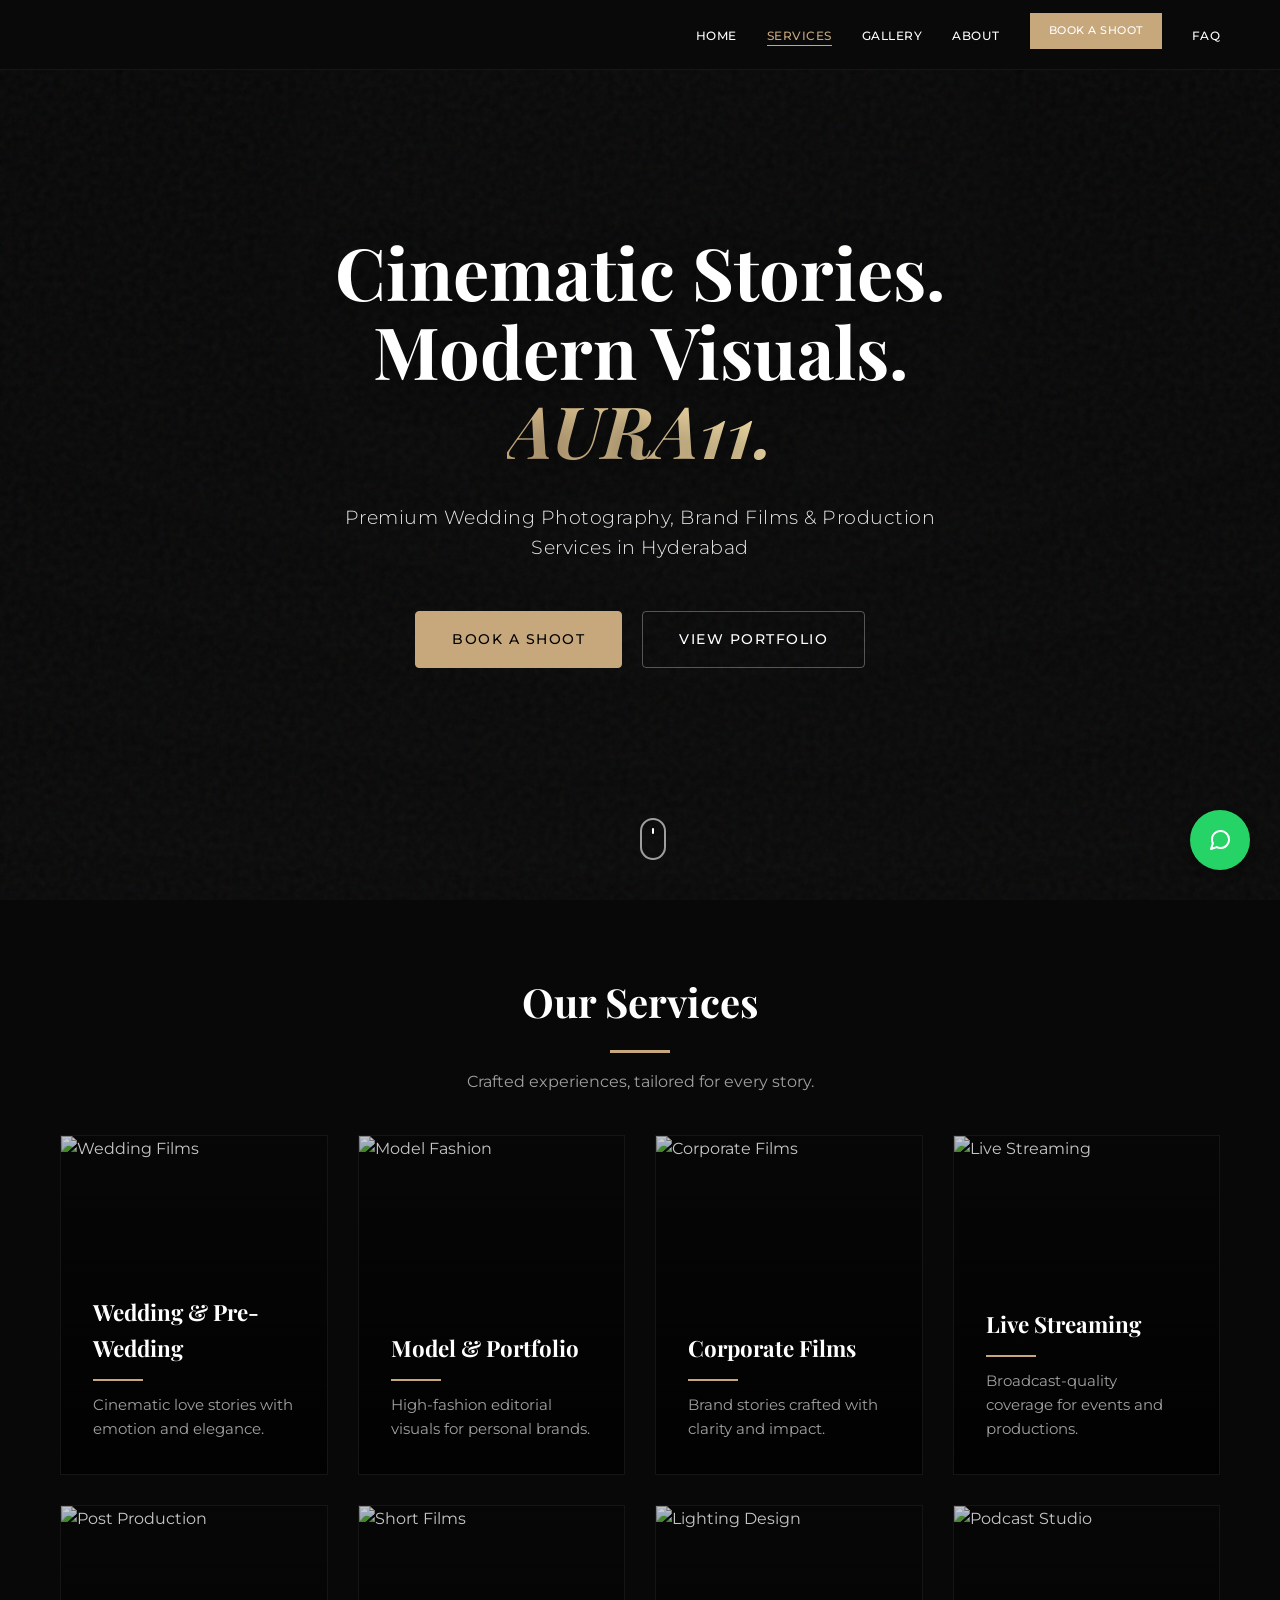
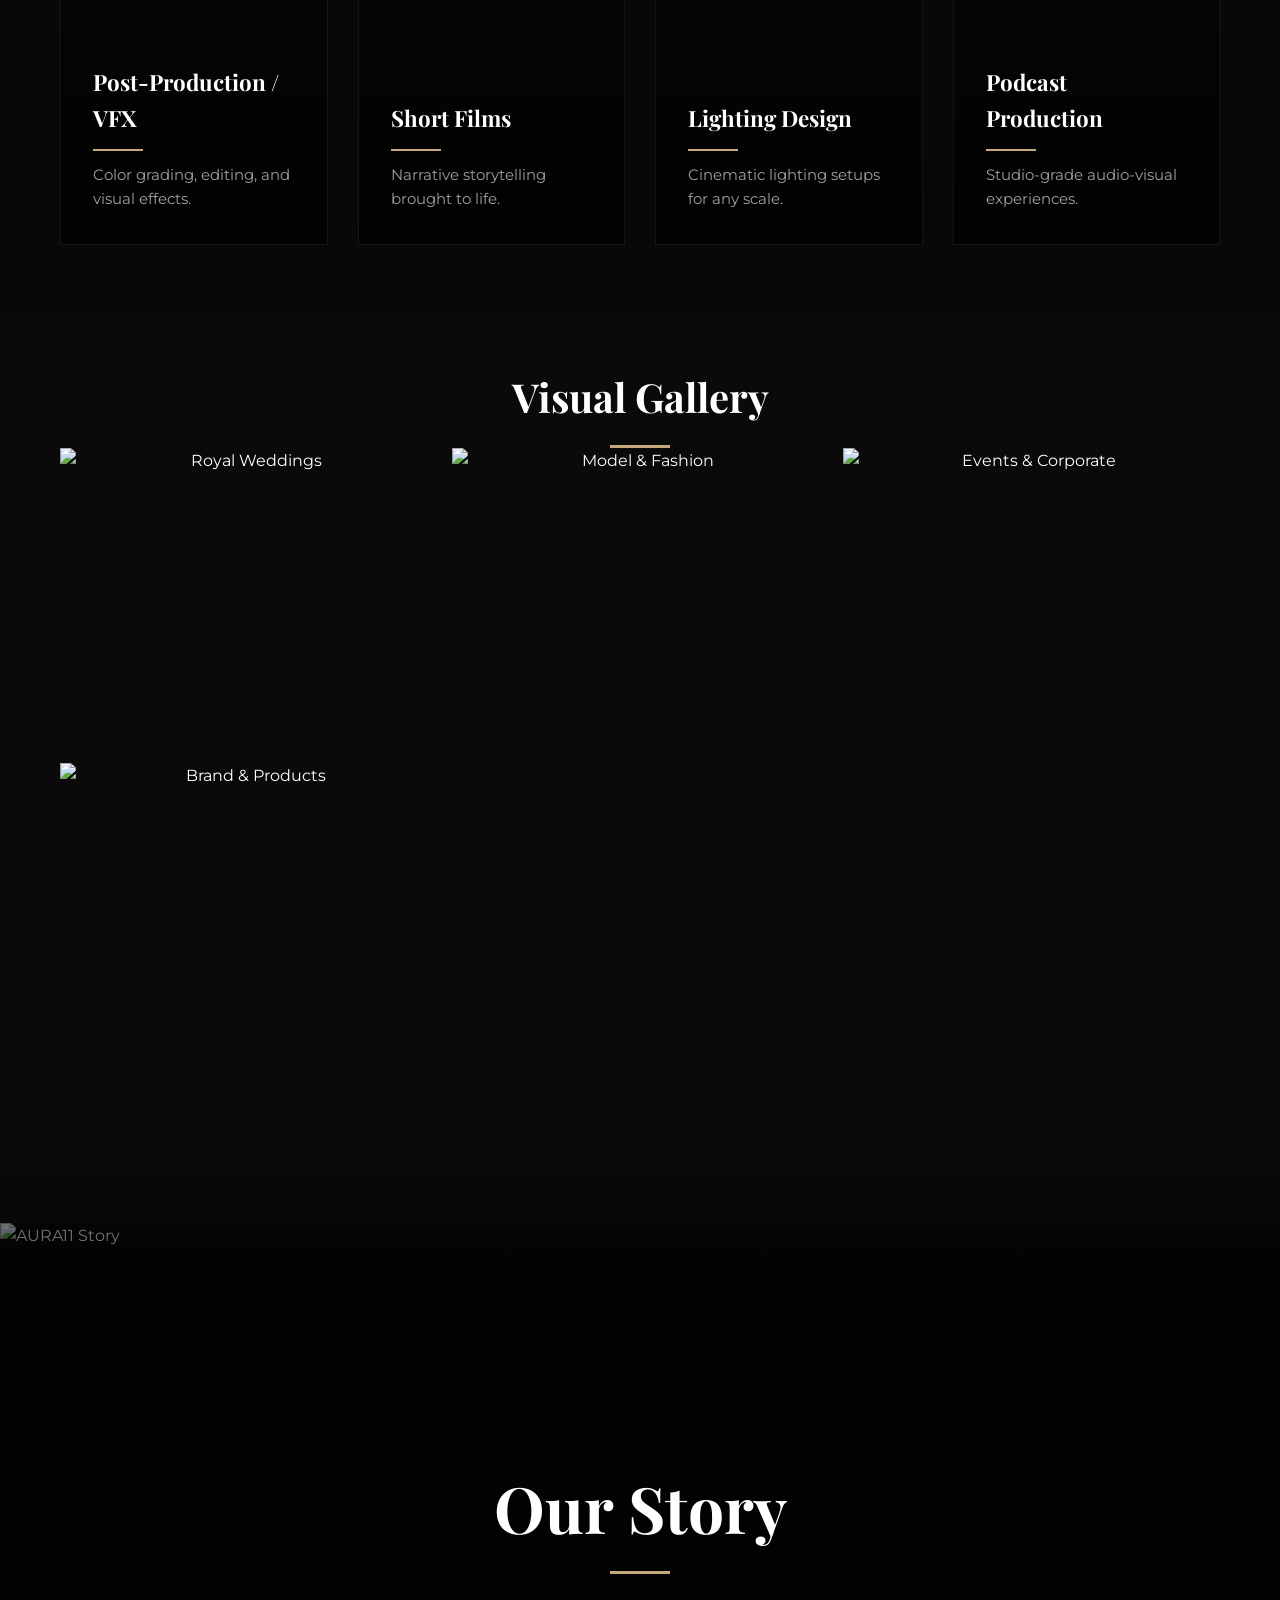
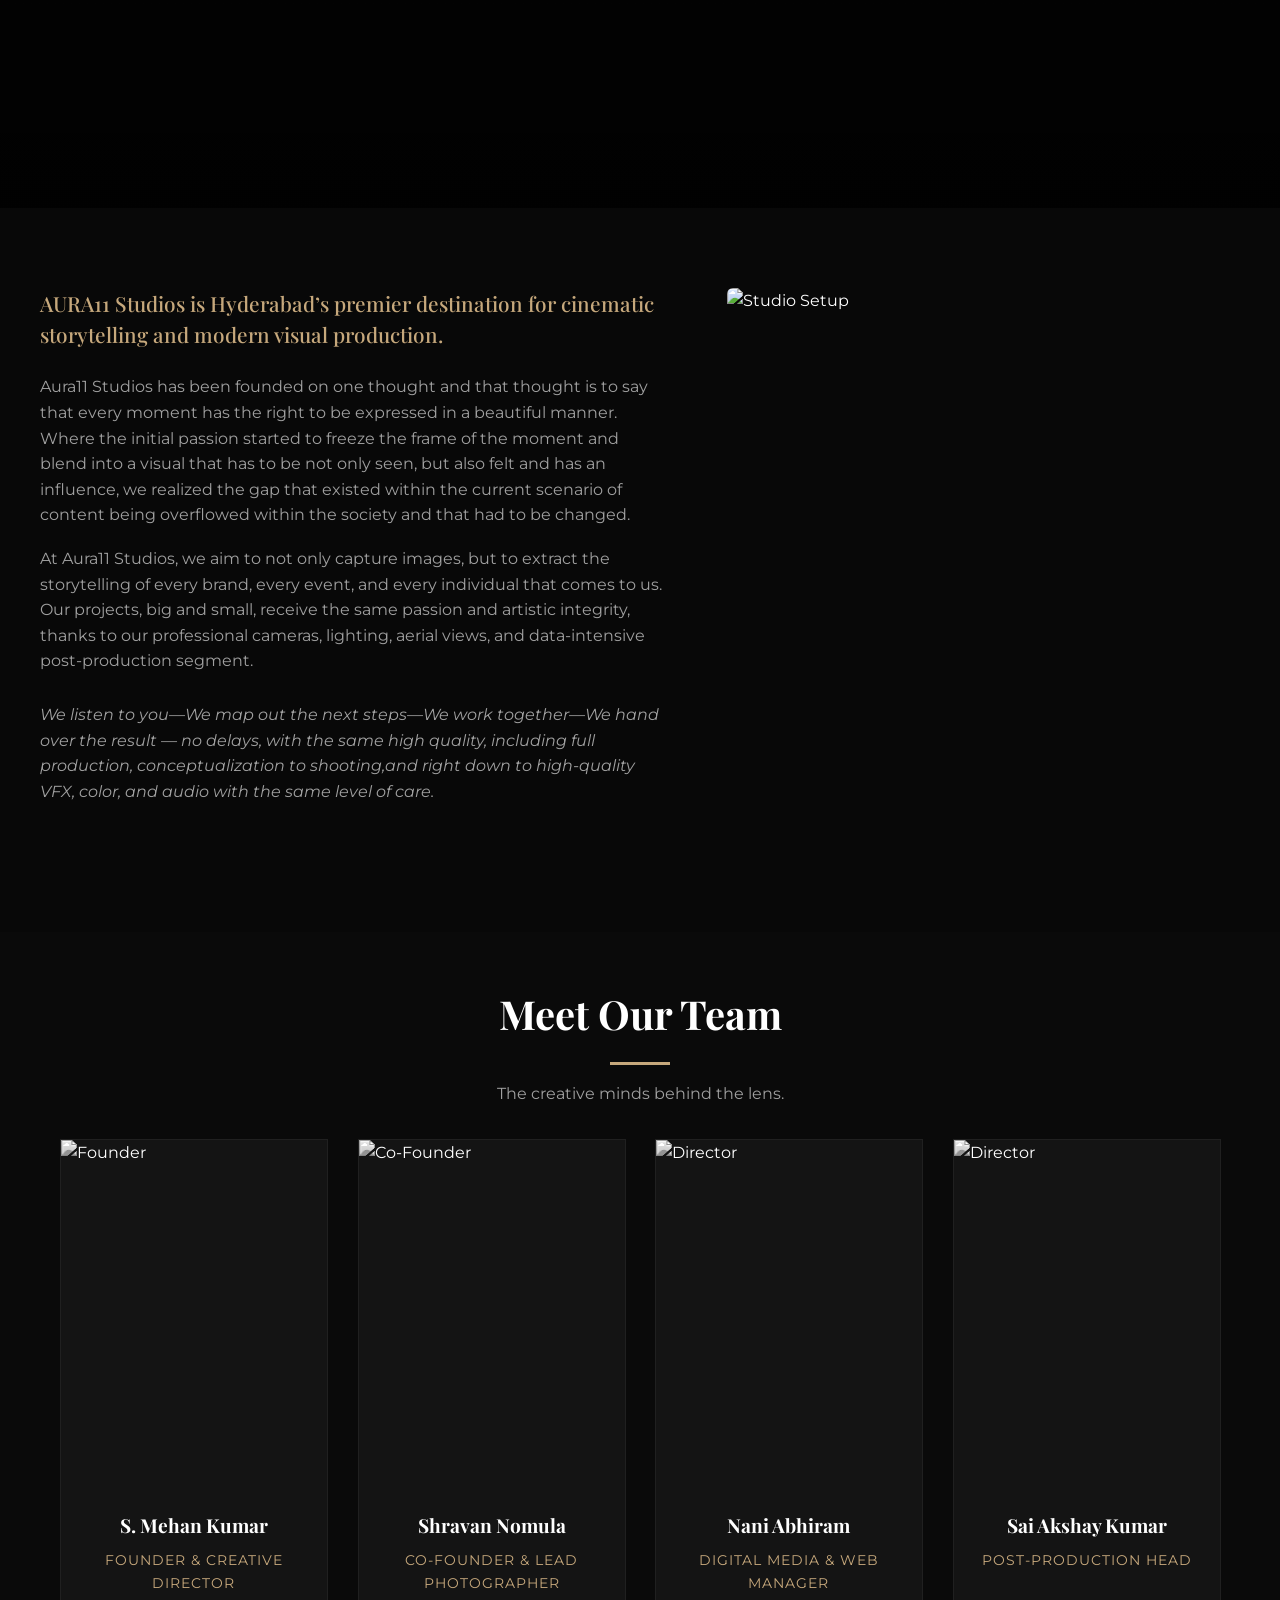
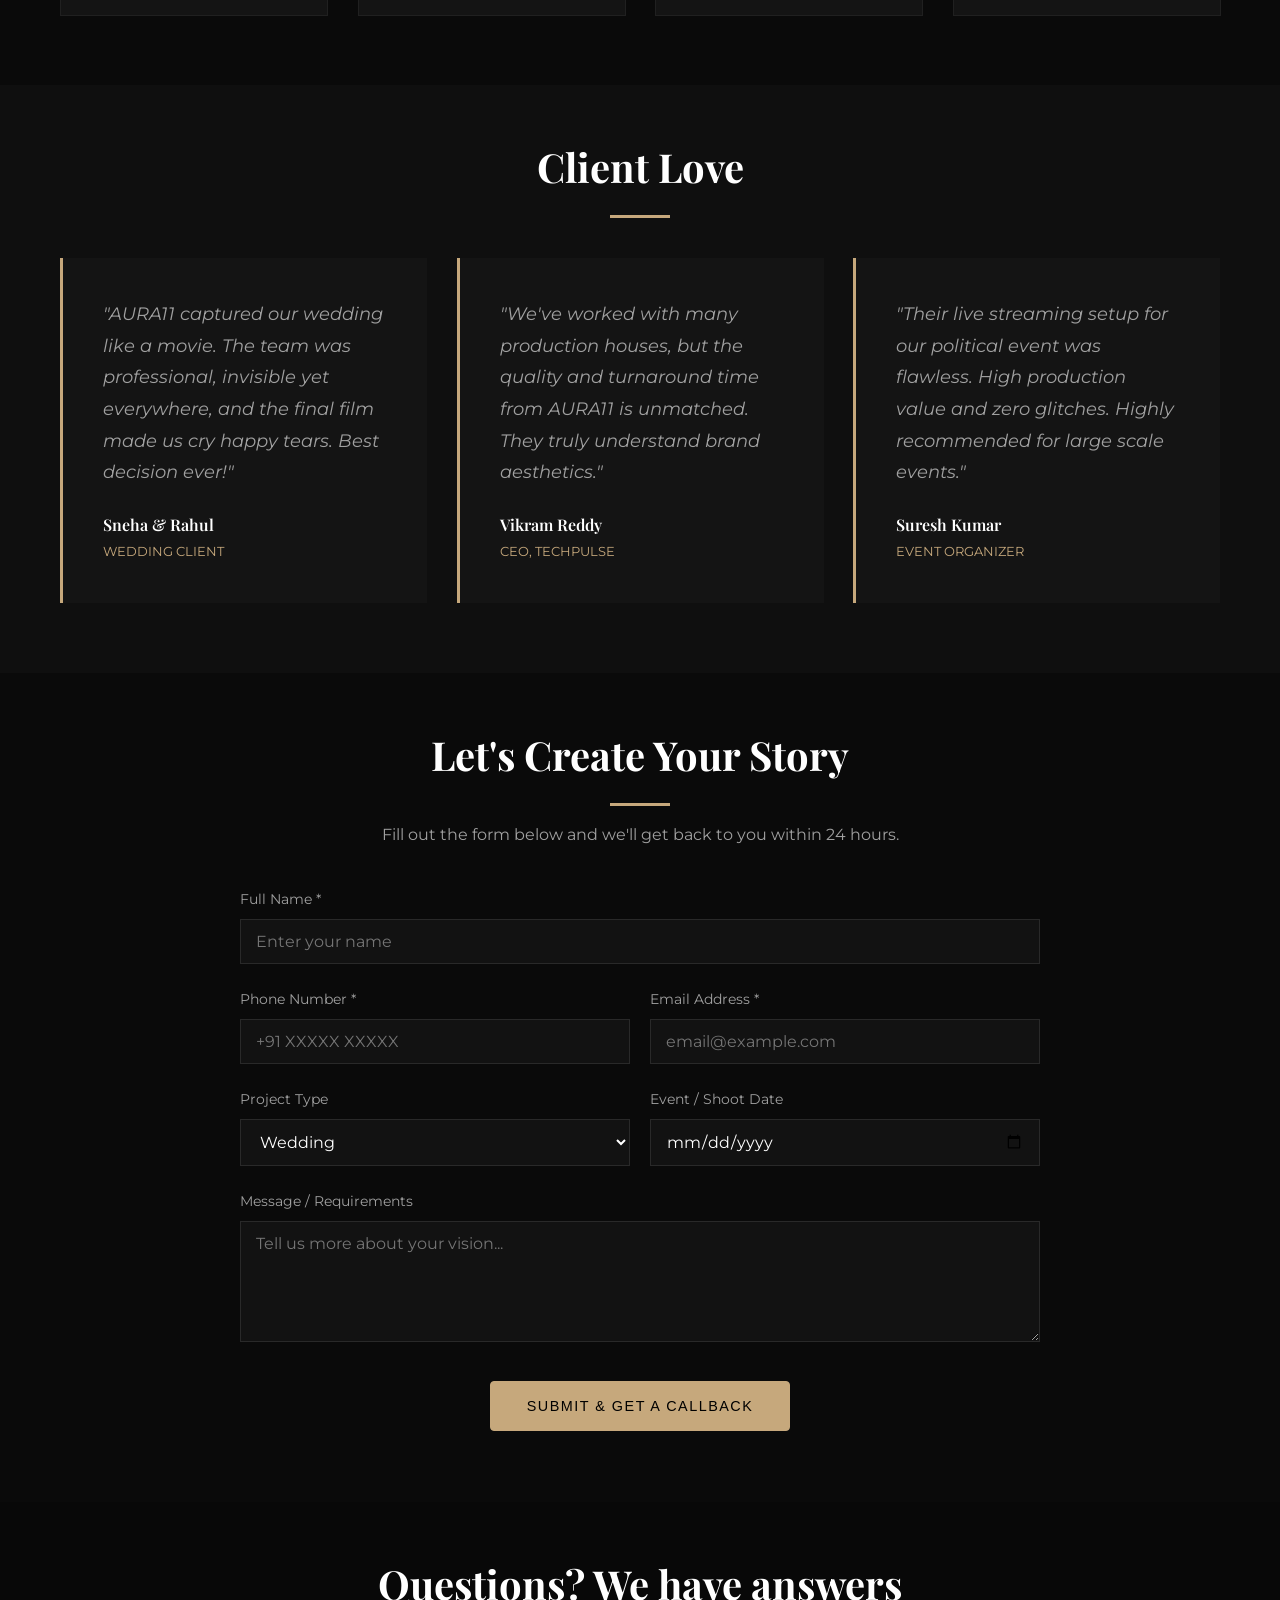
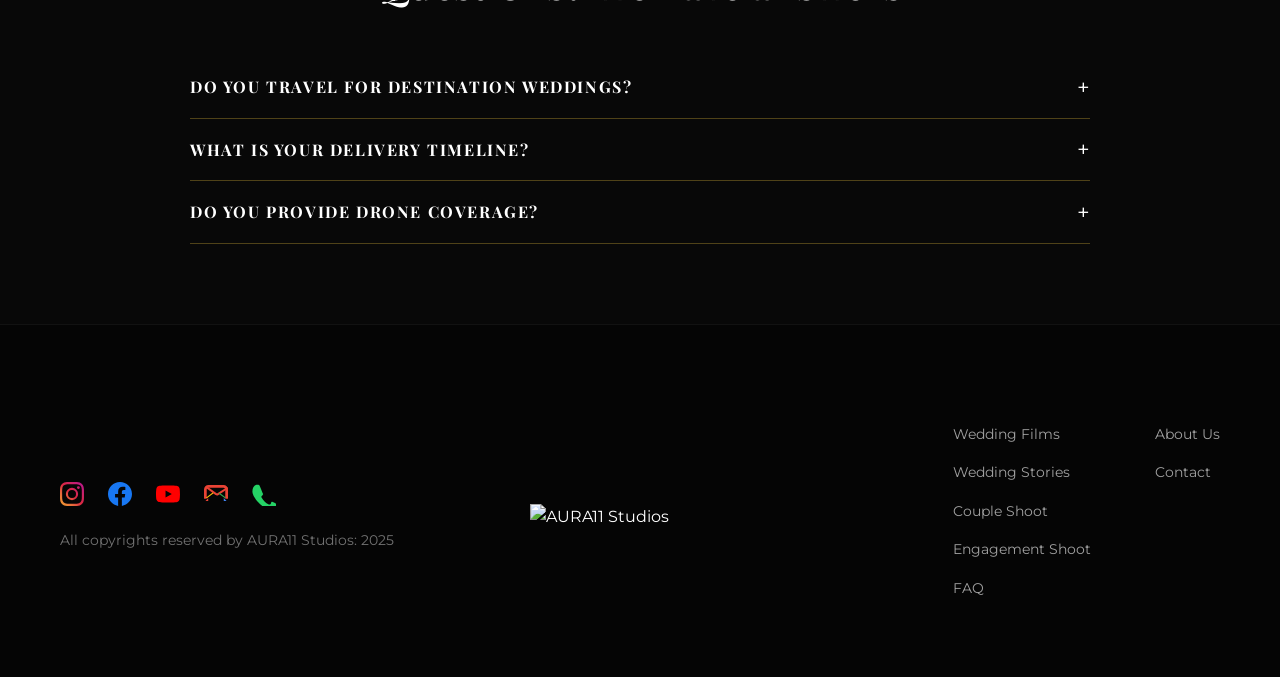
==== index.html @ 8ce95c7d "Add files via upload" ====
<!DOCTYPE html>
<html lang="en">

<head>
    <meta charset="UTF-8">
    <meta name="viewport" content="width=device-width, initial-scale=1.0">
    <title>AURA11 Studios | Cinematic Stories & Modern Visuals</title>
    <meta name="description"
        content="Premium photography and production studio in Hyderabad. Weddings, Brand Films, Podcasts, and Live Streaming.">

    <!-- Fonts -->
    <link rel="preconnect" href="https://fonts.googleapis.com">
    <link rel="preconnect" href="https://fonts.gstatic.com" crossorigin>
    <link
        href="https://fonts.googleapis.com/css2?family=Montserrat:wght@300;400;500;600&family=Playfair+Display:ital,wght@0,400;0,600;0,700;1,400&display=swap"
        rel="stylesheet">

    <!-- CSS -->
    <link rel="stylesheet" href="style.css">
    <!-- Animations -->
    <link rel="stylesheet" href="css/animations.css">
</head>

<body>

    <!-- Header / Navigation -->
    <header id="main-header">

        <div class="container header-content">
            <a href="#" class="logo">
                <img src="images/aura_logo_gold.png" alt="AURA11 Studios">
            </a>
            <nav class="desktop-nav">
                <ul>
                    <li><a href="#home">Home</a></li>
                    <li><a href="#services">Services</a></li>
                    <li><a href="#gallery">Gallery</a></li>
                    <li><a href="#about">About</a></li>
                    <li><a href="#contact" class="btn btn-primary small">Book a Shoot</a></li>
                    <li><a href="#FAQ">FAQ</a></li>
                </ul>
            </nav>
            <div class="mobile-menu-toggle">
                <span></span>
                <span></span>
                <span></span>
            </div>
        </div>
        <!-- Mobile Menu Overlay -->
        <div class="mobile-menu-overlay">
            <nav class="mobile-nav">
                <ul>
                    <li><a href="#home">Home</a></li>
                    <li><a href="#services">Services</a></li>
                    <li><a href="#gallery">Gallery</a></li>
                    <li><a href="#about">About</a></li>
                    <li><a href="#contact">Book a Shoot</a></li>
                    <li><a href="#FAQ">FAQ</a></li>
                </ul>
            </nav>
        </div>
    </header>

    <!-- Hero Section (Cinematic Redesign) -->
    <section id="hero">
        <div class="hero-bg-wrapper">
            <div class="hero-bg-image" style="background-image: url('images/01.jpg');"></div>
        </div>
        <div class="hero-overlay"></div>
        <div class="hero-grain"></div>

        <div class="hero-content">
            <h1 class="animate-text delay-1">Cinematic Stories.<br>Modern Visuals.<br><span>AURA11.</span></h1>
            <p class="animate-text delay-2">Premium Wedding Photography, Brand Films & Production Services in Hyderabad
            </p>
            <div class="cta-group animate-text delay-3">
                <a href="#contact" class="btn btn-primary">Book a Shoot</a>
                <a href="#gallery" class="btn btn-secondary">View Portfolio</a>
            </div>
        </div>

        <!-- Scroll Indicator -->
        <div class="scroll-indicator animate-text delay-4">
            <div class="mouse">
                <div class="wheel"></div>
            </div>
        </div>
    </section>
    <!-- Services Strip -->
    <div class="hero-services-strip">
        <div class="container">
            <ul>
                <li>Wedding & Pre-wedding</li>
                <li>Model Shoots</li>
                <li>YouTube & Podcast</li>
                <li>Corporate Films</li>
                <li>Live Streaming</li>
            </ul>
        </div>
    </div>
    </section>



    <!-- Services Section -->
    <section id="services" class="section services-visual">
        <div class="container">
            <div class="section-header">
                <h2>Our Services</h2>
                <div class="separator"></div>
                <p class="section-intro">
                    Crafted experiences, tailored for every story.
                </p>
            </div>

            <div class="services-visual-grid full-grid">

                <!-- 1. Wedding -->
                <div class="service-visual-card">
                    <img src="https://images.unsplash.com/photo-1606800052052-a08af7148866?q=80&w=2670&auto=format&fit=crop"
                        alt="Wedding Films">
                    <div class="service-overlay">
                        <h3>Wedding & Pre-Wedding</h3>
                        <span class="service-line"></span>
                        <p>Cinematic love stories with emotion and elegance.</p>
                    </div>
                </div>

                <!-- 2. Model -->
                <div class="service-visual-card">
                    <img src="https://images.unsplash.com/photo-1534528741775-53994a69daeb?q=80&w=2864&auto=format&fit=crop"
                        alt="Model Fashion">
                    <div class="service-overlay">
                        <h3>Model & Portfolio</h3>
                        <span class="service-line"></span>
                        <p>High-fashion editorial visuals for personal brands.</p>
                    </div>
                </div>

                <!-- 3. Corporate -->
                <div class="service-visual-card">
                    <img src="https://images.unsplash.com/photo-1497366216548-37526070297c?q=80&w=2669&auto=format&fit=crop"
                        alt="Corporate Films">
                    <div class="service-overlay">
                        <h3>Corporate Films</h3>
                        <span class="service-line"></span>
                        <p>Brand stories crafted with clarity and impact.</p>
                    </div>
                </div>

                <!-- 4. Live Streaming -->
                <div class="service-visual-card">
                    <img src="https://images.unsplash.com/photo-1524178232363-1fb2b075b655?q=80&w=2576&auto=format&fit=crop"
                        alt="Live Streaming">
                    <div class="service-overlay">
                        <h3>Live Streaming</h3>
                        <span class="service-line"></span>
                        <p>Broadcast-quality coverage for events and productions.</p>
                    </div>
                </div>

                <!-- 5. Post-Production -->
                <div class="service-visual-card">
                    <img src="https://images.unsplash.com/photo-1626814026160-2237a95fc5a0?q=80&w=2670&auto=format&fit=crop"
                        alt="Post Production">
                    <div class="service-overlay">
                        <h3>Post-Production / VFX</h3>
                        <span class="service-line"></span>
                        <p>Color grading, editing, and visual effects.</p>
                    </div>
                </div>

                <!-- 6. Short Films -->
                <div class="service-visual-card">
                    <img src="https://images.unsplash.com/photo-1485846234645-a62644f84728?q=80&w=2659&auto=format&fit=crop"
                        alt="Short Films">
                    <div class="service-overlay">
                        <h3>Short Films</h3>
                        <span class="service-line"></span>
                        <p>Narrative storytelling brought to life.</p>
                    </div>
                </div>

                <!-- 7. Lighting -->
                <div class="service-visual-card">
                    <img src="https://images.unsplash.com/photo-1510146758428-e5e4b17b8b6a?q=80&w=2670&auto=format&fit=crop"
                        alt="Lighting Design">
                    <div class="service-overlay">
                        <h3>Lighting Design</h3>
                        <span class="service-line"></span>
                        <p>Cinematic lighting setups for any scale.</p>
                    </div>
                </div>

                <!-- 8. Podcast -->
                <div class="service-visual-card">
                    <img src="https://images.unsplash.com/photo-1590602847861-f357a9332bbc?q=80&w=2670&auto=format&fit=crop"
                        alt="Podcast Studio">
                    <div class="service-overlay">
                        <h3>Podcast Production</h3>
                        <span class="service-line"></span>
                        <p>Studio-grade audio-visual experiences.</p>
                    </div>
                </div>

            </div>
        </div>
    </section>

    <!-- Gallery Section -->
    <section id="gallery" class="section">
        <div class="container">
            <div class="section-header">
                <h2>Visual Gallery</h2>
                <div class="separator"></div>

                <!-- Gallery Overview Cards (Links to Categories) -->
                <div class="gallery-grid">
                    <!-- Category 1: Weddings -->
                    <a href="gallery-weddings.html" class="gallery-item">
                        <img src="images/images3/30.14.jpg" alt="Royal Weddings">
                        <div class="gallery-overlay">
                            <h3>Royal Weddings</h3>
                            <p>View Gallery &rarr;</p>
                        </div>
                    </a>

                    <!-- Category 2: Model / Fashion -->
                    <a href="gallery-fashion.html" class="gallery-item">
                        <img src="images/IMG_7227.JPG" alt="Model & Fashion">
                        <div class="gallery-overlay">
                            <h3>Model / Fashion</h3>
                            <p>View Gallery &rarr;</p>
                        </div>
                    </a>

                    <!-- Category 3: Events / Corporate -->
                    <a href="gallery-events.html" class="gallery-item">
                        <img src="https://images.unsplash.com/photo-1511578314322-379afb476865?q=80&w=2669&auto=format&fit=crop"
                            alt="Events & Corporate">
                        <div class="gallery-overlay">
                            <h3>Events / Corporate</h3>
                            <p>View Gallery &rarr;</p>
                        </div>
                    </a>

                    <!-- Category 4: Brand / Products -->
                    <a href="gallery-brand.html" class="gallery-item">
                        <img src="images/WhatsApp Image 2025-12-22 at 7.58.10 PM.jpeg" alt="Brand & Products">
                        <div class="gallery-overlay">
                            <h3>Brand / Products</h3>
                            <p>View Gallery &rarr;</p>
                        </div>
                    </a>
                </div>
            </div>
    </section>

    <!-- About Section -->
    <section id="about" class="section about-section">

        <!-- About Hero -->
        <div class="about-hero">
            <img src="https://images.unsplash.com/photo-1492691527719-9d1e07e534b4?q=80&w=2942&auto=format&fit=crop"
                alt="AURA11 Story">
            <div class="about-hero-overlay">
                <h1>Our Story</h1>
                <span class="separator"></span>
            </div>
        </div>

        <!-- Story Content -->
        <div class="container about-story">
            <div class="about-grid">

                <!-- LEFT: TEXT -->
                <div class="about-text">

                    <h2 class="lead-text">
                        AURA11 Studios is Hyderabad’s premier destination for cinematic
                        storytelling and modern visual production.
                    </h2>

                    <p>
                        Aura11 Studios has been founded on one thought and that thought is to say
                        that every moment has the right to be expressed in a beautiful manner.
                        Where the initial passion started to freeze the frame of the moment and
                        blend into a visual that has to be not only seen, but also felt and has an
                        influence, we realized the gap that existed within the current scenario of
                        content being overflowed within the society and that had to be changed.
                    </p>

                    <p>
                        At Aura11 Studios, we aim to not only capture images, but to extract the
                        storytelling of every brand, every event, and every individual that comes
                        to us. Our projects, big and small, receive the same passion and artistic
                        integrity, thanks to our professional cameras, lighting, aerial views, and
                        data-intensive post-production segment.
                    </p>

                    <p class="about-steps">
                        We listen to you—We map out the next steps—We work together—We hand over the result — no delays,
                        with the same high quality,
                        including full production, conceptualization to shooting,and right down to high-quality VFX,
                        color, and audio with the same level of care.
                    </p>

                </div>

                <!-- RIGHT: IMAGE -->
                <div class="about-image">
                    <img src="images/ChatGPT Image Dec 31, 2025, 12_58_12 PM (1).png" alt="Studio Setup">
                </div>

            </div>
        </div>

    </section>

    <!-- Team Section -->
    <section id="team" class="section team-section">
        <div class="container">
            <div class="section-header">
                <h2>Meet Our Team</h2>
                <div class="separator"></div>
                <p class="section-intro">The creative minds behind the lens.</p>
            </div>

            <div class="team-grid">
                <!-- Member 1 -->
                <div class="team-card">
                    <div class="team-img-wrapper">
                        <img src="images/Mehan img.jpg" alt="Founder">
                    </div>
                    <div class="team-info">
                        <h3>S. Mehan Kumar</h3>
                        <p class="role">Founder & Creative Director</p>
                    </div>
                </div>
                <!-- Member 2 -->
                <div class="team-card">
                    <div class="team-img-wrapper">
                        <img src="images/shravan img.jpeg" alt="Co-Founder">
                    </div>
                    <div class="team-info">
                        <h3>Shravan Nomula</h3>
                        <p class="role">Co-Founder & Lead Photographer</p>
                    </div>
                </div>
                <!-- Member 3 -->
                <div class="team-card">
                    <div class="team-img-wrapper">
                        <img src="images/Nani Abhiram pic.png" alt="Director">
                    </div>
                    <div class="team-info">
                        <h3>Nani Abhiram</h3>
                        <p class="role">Digital Media & Web Manager</p>
                    </div>
                </div>
                <!-- Member 4 -->
                <div class="team-card">
                    <div class="team-img-wrapper">
                        <img src="images/Akshey img.jpeg" alt="Director">
                    </div>
                    <div class="team-info">
                        <h3>Sai Akshay Kumar</h3>
                        <p class="role">Post-Production Head</p>
                    </div>
                </div>
            </div>
        </div>
    </section>

    <!-- Testimonials Section -->
    <section id="testimonials" class="section alt-bg">
        <div class="container">
            <div class="section-header">
                <h2>Client Love</h2>
                <div class="separator"></div>
            </div>

            <div class="testimonials-grid">
                <div class="testimonial-card">
                    <p class="quote">"AURA11 captured our wedding like a movie. The team was professional, invisible yet
                        everywhere, and the final film made us cry happy tears. Best decision ever!"</p>
                    <div class="client-info">
                        <h4>Sneha & Rahul</h4>
                        <span>Wedding Client</span>
                    </div>
                </div>
                <div class="testimonial-card">
                    <p class="quote">"We've worked with many production houses, but the quality and turnaround time from
                        AURA11 is unmatched. They truly understand brand aesthetics."</p>
                    <div class="client-info">
                        <h4>Vikram Reddy</h4>
                        <span>CEO, TechPulse</span>
                    </div>
                </div>
                <div class="testimonial-card">
                    <p class="quote">"Their live streaming setup for our political event was flawless. High production
                        value and zero glitches. Highly recommended for large scale events."</p>
                    <div class="client-info">
                        <h4>Suresh Kumar</h4>
                        <span>Event Organizer</span>
                    </div>
                </div>
            </div>
        </div>
    </section>

    <!-- Contact Section -->
    <section id="contact" class="section contact-section">
        <div class="container">
            <div class="section-header">
                <h2>Let's Create Your Story</h2>
                <div class="separator"></div>
                <p class="section-intro">Fill out the form below and we'll get back to you within 24 hours.</p>
            </div>

            <div class="contact-wrapper">
                <form id="booking-form" class="contact-form" action="https://formsubmit.co/aura11studios@gmail.com"
                    method="POST">
                    <!-- FormSubmit Configuration -->
                    <input type="hidden" name="_subject" value="New Callback Request – AURA11 Studios">
                    <input type="hidden" name="_captcha" value="false">
                    <input type="hidden" name="_template" value="table">
                    <!-- Redirect back to the same page after submission -->
                    <input type="hidden" name="_next" value="">
                    <input type="hidden" name="_autoresponse"
                        value="Thank you for contacting AURA11 Studios. We will get back to you within 24 hours.">

                    <div class="form-group">
                        <label for="name">Full Name *</label>
                        <input type="text" id="name" name="full_name" required placeholder="Enter your name">
                    </div>

                    <div class="form-row">
                        <div class="form-group">
                            <label for="phone">Phone Number *</label>
                            <input type="tel" id="phone" name="phone" required placeholder="+91 XXXXX XXXXX">
                        </div>
                        <div class="form-group">
                            <label for="email">Email Address *</label>
                            <input type="email" id="email" name="email" required placeholder="email@example.com">
                        </div>
                    </div>

                    <div class="form-row">
                        <div class="form-group">
                            <label for="project-type">Project Type</label>
                            <select id="project-type" name="project_type">
                                <option value="Wedding">Wedding</option>
                                <option value="Pre-Wedding">Pre-Wedding</option>
                                <option value="Birthday">Birthday Event</option>
                                <option value="Model Shoot">Model / Portfolio Shoot</option>
                                <option value="Podcast">Podcast Production</option>
                                <option value="Corporate">Corporate Event / Film</option>
                                <option value="Brand">Brand Collaboration</option>
                                <option value="Political">Political Event</option>
                                <option value="Other">Other</option>
                            </select>
                        </div>
                        <div class="form-group">
                            <label for="date">Event / Shoot Date</label>
                            <input type="date" id="date" name="event_date">
                        </div>
                    </div>

                    <div class="form-group">
                        <label for="message">Message / Requirements</label>
                        <textarea id="message" name="message" rows="5"
                            placeholder="Tell us more about your vision..."></textarea>
                    </div>

                    <div class="form-actions">
                        <button type="submit" class="btn btn-primary">Submit & Get a Callback</button>
                    </div>
                </form>
            </div>
        </div>
    </section>

    <!-- FAQ Section -->
    <section id="FAQ" class="section faq-section">
        <div class="container">
            <div class="section-header center">
                <h2 class="title">Questions? <span class="gold-italic">We have answers</span></h2>
            </div>

            <div class="accordion-wrapper">
                <div class="accordion-item">
                    <div class="accordion-header">
                        <h3>Do you travel for destination weddings?</h3>
                        <span class="icon-plus">+</span>
                    </div>
                    <div class="accordion-content">
                        <p>Yes, absolutely! We have covered weddings in over 50 destinations globally. We love to travel
                            and capture love stories wherever they take us.</p>
                    </div>
                </div>

                <div class="accordion-item">
                    <div class="accordion-header">
                        <h3>What is your delivery timeline?</h3>
                        <span class="icon-plus">+</span>
                    </div>
                    <div class="accordion-content">
                        <p>Our standard delivery time for photography is 4–6 weeks, and for cinematic films, it is 8–10
                            weeks. We prioritize quality and perfection in every edit.</p>
                    </div>
                </div>

                <div class="accordion-item">
                    <div class="accordion-header">
                        <h3>Do you provide drone coverage?</h3>
                        <span class="icon-plus">+</span>
                    </div>
                    <div class="accordion-content">
                        <p>Yes, we use advanced DJI drones including the Avata for FPV cinematic shots to give a unique
                            aerial perspective to your wedding film.</p>
                    </div>
                </div>
            </div>
        </div>
    </section>

    <!-- Footer -->
    <footer>
        <div class="container footer-content-grid">
            <!-- Left Column: Socials & Copyright -->
            <div class="footer-left">
                <div class="footer-socials">
                    <!-- Instagram (Gradient) -->
                    <a href="https://www.instagram.com/aura11_studios?igsh=eW1kbDA1bnYzZHl5" target="_blank"
                        class="social-icon" aria-label="Instagram">
                        <svg width="24" height="24" viewBox="0 0 24 24" fill="none" xmlns="http://www.w3.org/2000/svg">
                            <defs>
                                <linearGradient id="instaGrad" x1="2" y1="22" x2="22" y2="2"
                                    gradientUnits="userSpaceOnUse">
                                    <stop offset="0%" stop-color="#f09433" />
                                    <stop offset="25%" stop-color="#e6683c" />
                                    <stop offset="50%" stop-color="#dc2743" />
                                    <stop offset="75%" stop-color="#cc2366" />
                                    <stop offset="100%" stop-color="#bc1888" />
                                </linearGradient>
                            </defs>
                            <path
                                d="M12 2.163c3.204 0 3.584.012 4.85.07 3.252.148 4.771 1.691 4.919 4.919.058 1.265.069 1.645.069 4.849 0 3.205-.012 3.584-.069 4.849-.149 3.225-1.664 4.771-4.919 4.919-1.266.058-1.644.07-4.85.07-3.204 0-3.584-.012-4.849-.07-3.26-.149-4.771-1.699-4.919-4.92-.058-1.265-.07-1.644-.07-4.849 0-3.204.013-3.583.07-4.849.149-3.227 1.664-4.771 4.919-4.919 1.266-.057 1.645-.069 4.849-.069zM12 0C8.741 0 8.333.014 7.053.072 2.695.272.273 2.69.073 7.052.014 8.333 0 8.741 0 12c0 3.259.014 3.668.072 4.948.2 4.358 2.618 6.78 6.98 6.98C8.333 23.986 8.741 24 12 24c3.259 0 3.668-.014 4.948-.072 4.354-.2 6.782-2.618 6.979-6.98.059-1.28.073-1.689.073-4.948 0-3.259-.014-3.667-.072-4.947-.196-4.354-2.617-6.78-6.979-6.98C15.668.014 15.259 0 12 0zm0 5.838a6.162 6.162 0 100 12.324 6.162 6.162 0 000-12.324zM12 16a4 4 0 110-8 4 4 0 010 8zm6.406-11.845a1.44 1.44 0 100 2.881 1.44 1.44 0 000-2.881z"
                                fill="url(#instaGrad)" />
                        </svg>
                    </a>
                    <!-- Facebook (Blue) -->
                    <a href="https://www.facebook.com" target="_blank" class="social-icon" aria-label="Facebook">
                        <svg width="24" height="24" viewBox="0 0 24 24" fill="#1877F2"
                            xmlns="http://www.w3.org/2000/svg">
                            <path
                                d="M24 12.073c0-6.627-5.373-12-12-12s-12 5.373-12 12c0 5.99 4.388 10.954 10.125 11.854v-8.385H7.078v-3.47h3.047V9.43c0-3.007 1.792-4.669 4.533-4.669 1.312 0 2.686.235 2.686.235v2.953H15.83c-1.491 0-1.956.925-1.956 1.874v2.25h3.328l-.532 3.47h-2.796v8.385C19.612 23.027 24 18.062 24 12.073z" />
                        </svg>
                    </a>
                    <!-- YouTube (Red) -->
                    <a href="https://m.youtube.com/%40aura11studios?utm_source=ig&utm_medium=social&utm_content=link_in_bio&fbclid=PAb21jcAOmHl9leHRuA2FlbQIxMQBzcnRjBmFwcF9pZA81NjcwNjczNDMzNTI0MjcAAac2LmgTBeD6J_kF42NB-i3twkEjoTlAcsrJGnurRRWcN-S6rHX7xO-UmB9KGQ_aem_i9UJezs02I7bTGSaFrAGGw"
                        target="_blank" class="social-icon" aria-label="YouTube">
                        <svg width="24" height="24" viewBox="0 0 24 24" fill="#FF0000"
                            xmlns="http://www.w3.org/2000/svg">
                            <path
                                d="M23.498 6.186a3.016 3.016 0 00-2.122-2.136C19.505 3.545 12 3.545 12 3.545s-7.505 0-9.377.505A3.017 3.017 0 00.502 6.186C0 8.07 0 12 0 12s0 3.93.502 5.814a3.016 3.016 0 002.122 2.136c1.871.505 9.376.505 9.376.505s7.505 0 9.377-.505a3.015 3.015 0 002.122-2.136C24 15.93 24 12 24 12s0-3.93-.502-5.814zM9.545 15.568V8.432L15.818 12l-6.273 3.568z" />
                        </svg>
                    </a>
                    <!-- Gmail (Google Colors) -->
                    <a href="mailto:aura11studios@gmail.com" class="social-icon" aria-label="Email">
                        <svg width="24" height="24" viewBox="0 0 24 24" fill="none" xmlns="http://www.w3.org/2000/svg">
                            <path
                                d="M19.5 3h-15C2.02 3 0 5.02 0 7.5v8.71c0 .32.22.58.53.58h1.66c.32 0 .53-.22.53-.53V7.5C2.72 6.54 3.5 5.72 4.5 5.72h15c.96 0 1.78.82 1.78 1.78v8.76c0 .31.22.53.53.53h1.66c.31 0 .53-.26.53-.58V7.5C24 5.02 21.98 3 19.5 3z"
                                fill="#EA4335" />
                            <path
                                d="M11.51 13.06L2.3 6.35c-.47-.35-.55-1.02-.19-1.46.36-.44 1.05-.51 1.49-.15l9.42 6.85 9.38-6.19c.47-.31 1.1-.18 1.41.29.31.47.18 1.1-.29 1.41l-9.33 6.16c-.68.45-1.57.4-2.18-.2z"
                                fill="#EA4335" />
                            <path d="M3.23 15.99l6.39-4.8L8.68 10.5 1.5 15.99h1.73z" fill="#FBBC04" />
                            <path d="M20.68 15.99l-6.26-4.52 1.05-.77 6.94 5.29h-1.73z" fill="#34A853" />
                            <path d="M1.5 15.99V18c0 .55.45 1 1 1h1.72v-3.01l-2.72 3z" fill="#EA4335" />
                            <path d="M22.5 15.99V18c0 .55-.45 1-1 1h-1.72v-3.01l2.72 3z" fill="#4285F4" />
                        </svg>
                    </a>
                    <!-- Phone (Green) -->
                    <a href="tel:+919849347208" class="social-icon" aria-label="Phone">
                        <svg width="24" height="24" viewBox="0 0 24 24" fill="#25D366"
                            xmlns="http://www.w3.org/2000/svg">
                            <path
                                d="M7.64 3.638c-.375-.85-1.087-.872-1.587-.887-.412-.013-.887-.013-1.362-.013-.475 0-1.25.175-1.9.875C2.138 4.313.4 5.963.4 9.325c0 3.363 2.45 6.613 2.8 7.075.337.463 4.8 7.338 11.625 10.288 4.525 1.95 5.45 1.563 6.425 1.463 1.087-.1 3.487-1.425 3.975-2.8.487-1.375.487-2.55.337-2.8-.15-.25-.55-.4-1.162-.713-.613-.312-3.626-1.787-4.188-2-.563-.2-1.013.063-1.188 1.038-.287 1.6-1.5 1.838-2.225 1.5-3.325-1.55-5.5-3.875-7.375-7.188-.413-.737.412-1.1.912-1.725.213-.262.438-.6.65-.95.225-.363.113-.688-.05-.9-.163-.213-1.425-3.438-1.938-4.713z" />
                        </svg>
                    </a>
                </div>
                <p class="copyright">All copyrights reserved by AURA11 Studios: 2025</p>
            </div>

            <!-- Center Column: Logo -->
            <div class="footer-center">
                <img src="images/aura_logo_gold.png" alt="AURA11 Studios" class="footer-logo">
            </div>

            <!-- Right Column: Links -->
            <div class="footer-right">
                <ul class="footer-links">
                    <li><a href="#films">Wedding Films</a></li>
                    <li><a href="#gallery">Wedding Stories</a></li>
                    <li><a href="#services">Couple Shoot</a></li>
                    <li><a href="#services">Engagement Shoot</a></li>
                    <li><a href="#FAQ">FAQ</a></li>
                </ul>
                <ul class="footer-links">
                    <li><a href="#about">About Us</a></li>
                    <li><a href="#contact">Contact</a></li>
                </ul>
            </div>
        </div>
    </footer>

    <!-- WhatsApp Float -->
    <a href="https://wa.me/919963283281?text=Hi%20Aura11%20Studios%2C%20I%20would%20like%20to%20book%20a%20shoot."
        class="whatsapp-float" target="_blank" aria-label="Chat with Aura11 Studios on WhatsApp">
        <svg viewBox="0 0 24 24" width="24" height="24" stroke="currentColor" stroke-width="2" fill="none"
            stroke-linecap="round" stroke-linejoin="round">
            <path d="M21 11.5a8.38 8.38 0 0 1-.9 3.8 8.5 8.5 0 0 1-7.6 4.7 
             8.38 8.38 0 0 1-3.8-.9L3 21l1.9-5.7a8.38 8.38 0 0 1-.9-3.8 
             8.5 8.5 0 0 1 4.7-7.6 8.38 8.38 0 0 1 3.8-.9h.5a8.48 
             8.48 0 0 1 8 8v.5z" />
        </svg>
    </a>

    <!-- Lightbox Modal -->
    <div id="lightbox" class="lightbox">
        <span class="lightbox-close">&times;</span>
        <img class="lightbox-content" id="lightbox-img">
        <div class="lightbox-caption"></div>
    </div>

    <!-- Video Modal -->
    <div id="video-modal" class="video-modal">
        <div class="video-modal-content">
            <span class="video-modal-close">&times;</span>
            <div class="video-container">
                <iframe id="video-frame" width="100%" height="100%" src="" frameborder="0"
                    allow="autoplay; encrypted-media" allowfullscreen></iframe>
            </div>
        </div>
    </div>

    <!-- JS -->
    <script src="main.js"></script>
    <script defer src="js/animations.js"></script>
</body>

</html>
---- style.css ----
:root {
    /* Colors */
    --bg-dark: #0a0a0a;
    --bg-card: #141414;
    --bg-light: #ffffff;
    --text-primary: #ffffff;
    --text-secondary: #a0a0a0;
    --text-dark: #1a1a1a;
    --accent-gold: #c6a87c;
    --accent-gold-hover: #b0936a;
    /* Typography */
    --font-heading: 'Playfair Display', serif;
    --font-body: 'Montserrat', sans-serif;
    /* Spacing */
    --spacing-container: 1200px;
    --spacing-section: 6rem;
}

* {
    margin: 0;
    padding: 0;
    box-sizing: border-box;
}

html {
    scroll-behavior: smooth;
    scroll-padding-top: 150px;
    /* Offset for fixed header */
}

body {
    font-family: var(--font-body);
    background-color: var(--bg-dark);
    color: var(--text-primary);
    line-height: 1.6;
    overflow-x: hidden;
}

h1,
h2,
h3,
h4,
h5,
h6 {
    font-family: var(--font-heading);
    color: var(--text-primary);
}

a {
    text-decoration: none;
    color: inherit;
    transition: all 0.3s ease;
}

ul {
    list-style: none;
}

img {
    max-width: 100%;
    display: block;
}

/* Utilities */
.container {
    max-width: var(--spacing-container);
    margin: 0 auto;
    padding: 0 20px;
}

.section {
    padding: 70px 0;
}

.section+.section {
    padding-top: 50px;
}

.alt-bg {
    background-color: #0f0f0f;
}

.section-header {
    text-align: center;
    margin-bottom: 2.5rem;
}

.section-header h2 {
    font-size: 2.5rem;
    margin-bottom: 1rem;
    margin-top: 0;
}

.section-header.text-left {
    text-align: left;
}

.section-header .separator.left {
    margin: 0;
}

.section-intro {
    color: var(--text-secondary);
    margin-top: 1rem;
    max-width: 600px;
    margin-left: auto;
    margin-right: auto;
}

.separator {
    width: 60px;
    height: 3px;
    background-color: var(--accent-gold);
    margin: 0 auto;
}

/* Buttons */
.btn {
    display: inline-block;
    padding: 14px 32px;
    font-size: 0.9rem;
    font-weight: 500;
    text-transform: uppercase;
    letter-spacing: 1px;
    cursor: pointer;
    border: 1px solid transparent;
    transition: all 0.3s ease;
}

.btn-primary {
    background-color: var(--accent-gold);
    color: var(--bg-dark);
}

.btn-primary:hover {
    background-color: var(--accent-gold-hover);
}

.btn-secondary {
    border-color: var(--text-primary);
    color: var(--text-primary);
    background: transparent;
}

.btn-secondary:hover {
    background-color: var(--text-primary);
    color: var(--bg-dark);
}

.btn.small {
    padding: 10px 20px;
    font-size: 0.8rem;
}

.btn-text {
    background: none;
    border: none;
    color: var(--accent-gold);
    font-weight: 600;
    cursor: pointer;
    text-transform: uppercase;
    font-size: 0.8rem;
    padding: 0;
}

.btn-text:hover {
    color: var(--text-primary);
}

/* Header */
.mobile-menu-overlay {
    display: none;
}

#main-header {
    position: fixed;
    top: 0;
    left: 0;
    width: 100%;
    z-index: 1000;
    padding: 10px 0;
    /* Compact padding */
    background: rgba(10, 10, 10, 0.95);
    backdrop-filter: blur(10px);
    border-bottom: 1px solid rgba(255, 255, 255, 0.05);
    height: 70px;
    /* Fixed compact height */
    display: flex;
    align-items: center;
}

.header-content {
    display: flex;
    justify-content: space-between;
    align-items: center;
    width: 100%;
    height: 100%;
}

.logo {
    display: flex;
    align-items: center;
    position: relative;
    height: 100%;
    width: 200px;
    /* Reserve width for layout */
}

.logo img {
    /* Large visual size, decoupled from layout height */
    height: 120px;
    width: auto;
    position: absolute;
    top: 50%;
    left: 0;
    transform: translateY(-50%);
    transition: height 0.3s ease;
}

@media (max-width: 768px) {
    .logo img {
        height: 80px !important;
        /* Smaller but still bold on mobile */
    }
}

.desktop-nav ul {
    display: flex;
    align-items: center;
    gap: 30px;
}

.desktop-nav a {
    font-size: 0.75rem;
    text-transform: uppercase;
    letter-spacing: 0.5px;
    font-weight: 500;
    position: relative;
    padding-bottom: 3px;
    color: var(--text-primary);
}

.desktop-nav a:hover {
    color: var(--accent-gold);
}

.desktop-nav a::after {
    content: '';
    position: absolute;
    bottom: 0;
    left: 0;
    width: 0;
    height: 1px;
    background-color: var(--accent-gold);
    transition: width 0.3s ease;
}

.desktop-nav a.active::after {
    width: 100%;
}


.desktop-nav a.active {
    color: var(--accent-gold);
}

/* Compact Button for Header */
.btn.small {
    padding: 8px 18px;
    font-size: 0.7rem;
    letter-spacing: 0.5px;
    border-radius: 0;
    border: 1px solid var(--accent-gold);
}

/* Hero Section */
/* Hero Section (Cinematic Redesign) */
/* Hero Section (Cinematic Redesign) */
#hero {
    position: relative;
    height: 100vh;
    height: 100dvh;
    /* Mobile friendly */
    width: 100%;
    display: flex;
    justify-content: center;
    align-items: center;
    text-align: center;
    overflow: hidden;
    /* Clips the zooming image */
}

/* Background Wrapper (For Parallax/Zoom) */
.hero-bg-wrapper {
    position: absolute;
    top: 0;
    left: 0;
    width: 100%;
    height: 100%;
    z-index: -2;
}

.hero-bg-image {
    width: 100%;
    height: 100%;
    background-size: cover;
    background-position: center;
    /* Ken Burns Effect */
    animation: kenBurns 20s infinite alternate ease-in-out;
    transform-origin: center center;
    will-change: transform;
}

/* Ken Burns Keyframes */
@keyframes kenBurns {
    0% {
        transform: scale(1);
    }

    100% {
        transform: scale(1.25);
    }
}

/* Cinematic Overlays */
.hero-overlay {
    position: absolute;
    top: 0;
    left: 0;
    width: 100%;
    height: 100%;
    background: linear-gradient(to bottom,
            rgba(10, 10, 10, 0.3) 0%,
            rgba(10, 10, 10, 0.4) 50%,
            rgba(10, 10, 10, 0.9) 100%),
        radial-gradient(circle at center, transparent 0%, rgba(0, 0, 0, 0.4) 100%);
    z-index: -1;
}

/* Film Grain Texture */
.hero-grain {
    position: absolute;
    top: 0;
    left: 0;
    width: 100%;
    height: 100%;
    pointer-events: none;
    z-index: -1;
    opacity: 0.05;
    background-image: url("data:image/svg+xml,%3Csvg viewBox='0 0 200 200' xmlns='http://www.w3.org/2000/svg'%3E%3Cfilter id='noiseFilter'%3E%3CfeTurbulence type='fractalNoise' baseFrequency='0.65' numOctaves='3' stitchTiles='stitch'/%3E%3C/filter%3E%3Crect width='100%25' height='100%25' filter='url(%23noiseFilter)'/%3E%3C/svg%3E");
}

/* Content Styling */
.hero-content {
    position: relative;
    z-index: 2;
    padding: 0 20px;
    max-width: 900px;
}

.hero-content h1 {
    font-size: 4.5rem;
    font-weight: 700;
    line-height: 1.1;
    margin-bottom: 2rem;
    text-shadow: 0 10px 30px rgba(0, 0, 0, 0.5);
    color: #fff;
}

.hero-content h1 span {
    color: var(--accent-gold);
    font-style: italic;
    background: linear-gradient(45deg, #c6a87c, #f1dca7, #c6a87c);
    -webkit-background-clip: text;
    background-clip: text;
    -webkit-text-fill-color: transparent;
    background-size: 200% auto;
    animation: shine 4s linear infinite;
}

.hero-content p {
    font-size: 1.2rem;
    color: rgba(255, 255, 255, 0.9);
    margin-bottom: 3rem;
    max-width: 600px;
    margin-left: auto;
    margin-right: auto;
    font-weight: 300;
    letter-spacing: 0.5px;
}

/* Entrance Animations */
.animate-text {
    opacity: 0;
    transform: translateY(30px);
    animation: fadeInUp 1s cubic-bezier(0.2, 0.8, 0.2, 1) forwards;
}

.delay-1 {
    animation-delay: 0.5s;
}

.delay-2 {
    animation-delay: 0.8s;
}

.delay-3 {
    animation-delay: 1.1s;
}

.delay-4 {
    animation-delay: 1.5s;
}

@keyframes fadeInUp {
    to {
        opacity: 1;
        transform: translateY(0);
    }
}

@keyframes shine {
    to {
        background-position: 200% center;
    }
}

/* CTA Buttons */
.cta-group {
    display: flex;
    gap: 20px;
    justify-content: center;
}

.btn {
    padding: 16px 36px;
    border-radius: 4px;
    font-size: 0.9rem;
    font-weight: 500;
    text-transform: uppercase;
    letter-spacing: 1.5px;
    transition: all 0.4s cubic-bezier(0.2, 0.8, 0.2, 1);
    position: relative;
    overflow: hidden;
}

.btn-primary {
    background-color: var(--accent-gold);
    color: #000;
    border: 1px solid var(--accent-gold);
}

.btn-primary:hover {
    background-color: var(--accent-gold-hover);
    transform: translateY(-3px) scale(1.02);
    box-shadow: 0 10px 20px rgba(198, 168, 124, 0.3);
}

.btn-secondary {
    background-color: transparent;
    color: #fff;
    border: 1px solid rgba(255, 255, 255, 0.3);
    backdrop-filter: blur(5px);
}

.btn-secondary:hover {
    background-color: rgba(255, 255, 255, 0.1);
    border-color: #fff;
    transform: translateY(-3px);
}

/* Scroll Indicator */
.scroll-indicator {
    position: absolute;
    bottom: 40px;
    left: 50%;
    transform: translateX(-50%);
    opacity: 0.7;
}

.mouse {
    width: 26px;
    height: 42px;
    border: 2px solid rgba(255, 255, 255, 0.6);
    border-radius: 20px;
    position: relative;
}

.wheel {
    width: 2px;
    height: 6px;
    background: #fff;
    position: absolute;
    top: 8px;
    left: 50%;
    transform: translateX(-50%);
    border-radius: 2px;
    animation: scroll 2s infinite;
}

@keyframes scroll {
    0% {
        opacity: 1;
        top: 8px;
    }

    100% {
        opacity: 0;
        top: 24px;
    }
}

/* Hide Services Strip if no longer in HTML */
.hero-services-strip {
    display: none;
}



/* About Section */
.about-wrapper {
    display: flex;
    align-items: center;
    gap: 4rem;
}

.about-text {
    flex: 1;
}

.about-text .lead-text {
    font-size: 1.2rem;
    color: var(--text-primary);
    margin-bottom: 1.5rem;
    font-weight: 500;
}

.about-text p {
    color: var(--text-secondary);
    margin-bottom: 1.5rem;
}

.about-media {
    flex: 1;
}

.image-stack {
    position: relative;
    height: 400px;
}

.image-stack img {
    position: absolute;
    border-radius: 4px;
    object-fit: cover;
    box-shadow: 0 20px 40px rgba(0, 0, 0, 0.4);
}

.img-back {
    width: 80%;
    height: 100%;
    top: 0;
    right: 0;
    opacity: 0.6;
    border: 1px solid var(--text-secondary);
}

.img-front {
    width: 60%;
    height: 70%;
    bottom: -20px;
    left: 0;
    border: 2px solid var(--accent-gold);
    z-index: 1;
}

.stats-grid {
    display: flex;
    gap: 2rem;
    margin-top: 2rem;
    padding-top: 2rem;
    border-top: 1px solid rgba(255, 255, 255, 0.1);
}

.stat-item {
    display: flex;
    flex-direction: column;
}

.stat-number {
    font-family: var(--font-heading);
    font-size: 2rem;
    color: var(--accent-gold);
    font-weight: 700;
}

.stat-label {
    font-size: 0.8rem;
    text-transform: uppercase;
    color: var(--text-secondary);
}

/* Services Section */
.services-grid {
    display: grid;
    grid-template-columns: repeat(auto-fit, minmax(250px, 1fr));
    gap: 30px;
}

.service-card {
    background: var(--bg-card);
    padding: 40px 30px;
    border: 1px solid rgba(255, 255, 255, 0.05);
    transition: all 0.3s ease;
    cursor: default;
}

.service-card:hover {
    transform: translateY(-5px);
    border-color: var(--accent-gold);
    background: #1a1a1a;
}

.service-icon {
    font-size: 2.5rem;
    margin-bottom: 1.5rem;
    color: var(--accent-gold);
}

.service-card h3 {
    font-size: 1.2rem;
    margin-bottom: 1rem;
    font-weight: 600;
}

.service-card p {
    color: var(--text-secondary);
    font-size: 0.95rem;
}

/* Gallery Section */
.gallery-filters {
    display: flex;
    justify-content: center;
    flex-wrap: wrap;
    gap: 15px;
    margin-top: 2rem;
}

.filter-btn {
    background: transparent;
    border: 1px solid rgba(255, 255, 255, 0.2);
    color: var(--text-secondary);
    padding: 8px 20px;
    text-transform: uppercase;
    font-size: 0.8rem;
    cursor: pointer;
    transition: all 0.3s ease;
}

.filter-btn.active,
.filter-btn:hover {
    border-color: var(--accent-gold);
    color: var(--accent-gold);
}

.gallery-grid {
    display: grid;
    grid-template-columns: repeat(auto-fill, minmax(300px, 1fr));
    gap: 15px;
}

.gallery-item {
    position: relative;
    width: 100%;
    height: 300px;
    overflow: hidden;
    cursor: pointer;
}

.gallery-item img {
    width: 100%;
    height: 100%;
    object-fit: cover;
    transition: transform 0.5s ease;
}

.gallery-item:hover img {
    transform: scale(1.1);
}

.gallery-overlay {
    position: absolute;
    top: 0;
    left: 0;
    width: 100%;
    height: 100%;
    background: rgba(0, 0, 0, 0.7);
    display: flex;
    flex-direction: column;
    justify-content: center;
    align-items: center;
    opacity: 0;
    transition: opacity 0.3s ease;
}

.gallery-item:hover .gallery-overlay {
    opacity: 1;
}

.gallery-overlay h3 {
    font-size: 1.2rem;
    margin-bottom: 0.5rem;
}

.gallery-overlay p {
    color: var(--accent-gold);
    font-size: 0.9rem;
    text-transform: uppercase;
}

.gallery-item.hidden {
    display: none;
}

/* Team Section */
.team-grid {
    display: grid;
    grid-template-columns: repeat(auto-fit, minmax(250px, 1fr));
    gap: 30px;
}

.team-card {
    background: var(--bg-card);
    overflow: hidden;
    position: relative;
    border: 1px solid rgba(255, 255, 255, 0.05);
    transition: transform 0.4s ease, box-shadow 0.4s ease;
}

.team-card:hover {
    transform: translateY(-10px);
    box-shadow: 0 10px 20px rgba(0, 0, 0, 0.5);
    border-color: var(--accent-gold);
}

.team-img-wrapper {
    width: 100%;
    height: 350px;
    overflow: hidden;
}

.team-img-wrapper img {
    width: 100%;
    height: 100%;
    object-fit: cover;
    transition: transform 0.8s cubic-bezier(0.25, 1, 0.5, 1);
    filter: grayscale(100%);
}

.team-card:hover .team-img-wrapper img {
    transform: scale(1.1);
    filter: grayscale(0%);
}

.team-info {
    padding: 20px;
    text-align: center;
    position: relative;
    z-index: 2;
    background: var(--bg-card);
}

.team-info h3 {
    font-size: 1.2rem;
    margin-bottom: 0.5rem;
    color: var(--text-primary);
}

.team-info .role {
    color: var(--accent-gold);
    font-size: 0.9rem;
    text-transform: uppercase;
    letter-spacing: 1px;
}

/* GLOBAL ANIMATIONS */
.fade-in {
    opacity: 0;
    transform: translateY(30px);
    transition: opacity 0.8s ease-out, transform 0.8s ease-out;
    will-change: opacity, transform;
}

.fade-in.visible {
    opacity: 1;
    transform: translateY(0);
}

/* --- New About Section (Editorial) --- */
.about-section {
    background: #080808;
}

/* HERO */
.about-hero {
    position: relative;
    height: 65vh;
    overflow: hidden;
}

.about-hero img {
    width: 100%;
    height: 100%;
    object-fit: cover;
}

.about-hero-overlay {
    position: absolute;
    inset: 0;
    background: linear-gradient(rgba(0, 0, 0, 0.55),
            rgba(0, 0, 0, 0.85));
    display: flex;
    flex-direction: column;
    justify-content: center;
    align-items: center;
}

.about-hero-overlay h1 {
    font-size: clamp(2.5rem, 5vw, 4rem);
    margin-bottom: 12px;
}

/* STORY */
.about-story {
    padding: 80px 0 40px;
    /* REDUCED bottom padding */
}

.about-grid {
    display: grid;
    grid-template-columns: 1.1fr 0.9fr;
    gap: 60px;
    align-items: stretch;
    /* Stretch to match height */
}

.about-text .lead-text {
    font-size: 1.3rem;
    line-height: 1.5;
    margin-bottom: 24px;
    color: var(--accent-gold);
    /* Highlighting lead text */
}

.about-text p {
    margin-bottom: 18px;
    color: var(--text-secondary);
}

.about-steps {
    margin-top: 28px;
    font-style: italic;
    color: var(--accent-gold);
}

.about-image {
    height: 100%;
}

.about-image img {
    width: 100%;
    height: 100%;
    border-radius: 6px;
    object-fit: cover;
}

@media (max-width: 900px) {
    .about-grid {
        grid-template-columns: 1fr;
    }

    .about-hero {
        height: 50vh;
    }
}

/* Team Section Spacing Refinement */
.team-section {
    padding-top: 40px;
}

.team-section .section-header {
    margin-bottom: 2rem;
}

/* Visual Services Theme */
.services-visual {
    background: #080808;
}

.services-visual-grid {
    display: grid;
    grid-template-columns: repeat(auto-fit, minmax(260px, 1fr));
    gap: 30px;
}

.service-visual-card {
    position: relative;
    height: 340px;
    overflow: hidden;
    border: 1px solid rgba(255, 255, 255, 0.05);
    /* Subtle border for definition */
}

.service-visual-card img {
    width: 100%;
    height: 100%;
    object-fit: cover;
    transition: transform 0.8s cubic-bezier(.22, .9, .32, 1);
}

.service-visual-card::after {
    content: "";
    position: absolute;
    inset: 0;
    background: linear-gradient(to top,
            rgba(0, 0, 0, 0.85),
            rgba(0, 0, 0, 0.2));
}

.service-overlay {
    position: absolute;
    bottom: 0;
    padding: 32px;
    z-index: 2;
}

.service-overlay h3 {
    font-size: 1.4rem;
    margin-bottom: 0;
}

.service-line {
    display: block;
    width: 50px;
    height: 2px;
    background: var(--accent-gold);
    margin: 12px 0;
}

.service-overlay p {
    color: var(--text-secondary);
    font-size: 0.95rem;
}

.service-visual-card:hover img {
    transform: scale(1.1);
}

/* Staggered delay classes could be added via JS, 
   but we use the JS observer index for that currently. */

/* Image Reveal Effect */
.reveal-img {
    opacity: 0;
    transform: scale(0.95);
    transition: opacity 1s ease, transform 1s cubic-bezier(0.25, 1, 0.5, 1);
}

.reveal-img.visible {
    opacity: 1;
    transform: scale(1);
}

/* Equipment Section */
.equipment-grid {
    display: grid;
    grid-template-columns: repeat(auto-fit, minmax(250px, 1fr));
    gap: 30px;
}

.equipment-card {
    background: var(--bg-card);
    border: 1px solid rgba(255, 255, 255, 0.05);
    transition: all 0.3s ease;
    text-align: center;
    padding-bottom: 20px;
}

.equipment-card:hover {
    border-color: var(--accent-gold);
    transform: translateY(-5px);
}

.equipment-card img {
    width: 100%;
    height: 200px;
    object-fit: cover;
    margin-bottom: 1.5rem;
    filter: grayscale(100%);
    transition: filter 0.3s ease;
}

.equipment-card:hover img {
    filter: grayscale(0%);
}

.equipment-info h3 {
    font-size: 1.2rem;
    margin-bottom: 0.5rem;
}

.equipment-info p {
    color: var(--text-secondary);
    font-size: 0.9rem;
}

/* Testimonials Section */
.testimonials-grid {
    display: grid;
    grid-template-columns: repeat(auto-fit, minmax(300px, 1fr));
    gap: 30px;
}

.testimonial-card {
    background: var(--bg-card);
    padding: 40px;
    border-left: 3px solid var(--accent-gold);
    position: relative;
}

.testimonial-card .quote {
    font-size: 1.1rem;
    font-style: italic;
    color: var(--text-secondary);
    margin-bottom: 1.5rem;
    line-height: 1.8;
}

.client-info h4 {
    font-size: 1rem;
    font-weight: 600;
}

.client-info span {
    font-size: 0.8rem;
    color: var(--accent-gold);
    text-transform: uppercase;
}

/* Contact Section */
.contact-wrapper {
    max-width: 800px;
    margin: 0 auto;
}

.contact-form .form-group {
    margin-bottom: 1.5rem;
}

.contact-form .form-row {
    display: flex;
    gap: 20px;
}

.contact-form .form-row .form-group {
    flex: 1;
}

.contact-form label {
    display: block;
    margin-bottom: 0.5rem;
    font-size: 0.9rem;
    color: var(--text-secondary);
}

.contact-form input,
.contact-form select,
.contact-form textarea {
    width: 100%;
    padding: 12px 15px;
    background: rgba(20, 20, 20, 0.8);
    border: 1px solid rgba(255, 255, 255, 0.1);
    color: var(--text-primary);
    font-family: var(--font-body);
    font-size: 1rem;
    transition: all 0.3s ease;
}

.contact-form input:focus,
.contact-form select:focus,
.contact-form textarea:focus {
    border-color: var(--accent-gold);
    outline: none;
    background: rgba(20, 20, 20, 1);
}

.contact-form .form-actions {
    text-align: center;
    margin-top: 2rem;
}

/* Modals */
.lightbox,
.video-modal {
    display: none;
    position: fixed;
    z-index: 2000;
    top: 0;
    left: 0;
    width: 100%;
    height: 100%;
    background-color: rgba(0, 0, 0, 0.95);
    align-items: center;
    justify-content: center;
}

/* Lightbox specific */
.lightbox-content {
    max-width: 90%;
    max-height: 80vh;
    border: 2px solid var(--accent-gold);
}

.lightbox-close,
.video-modal-close {
    position: absolute;
    top: 30px;
    right: 40px;
    color: #fff;
    font-size: 40px;
    font-weight: bold;
    cursor: pointer;
    z-index: 2001;
}

/* Video Modal specific */
.video-modal-content {
    width: 80%;
    max-width: 900px;
    aspect-ratio: 16/9;
    background: #000;
}

/* WhatsApp Float */
.whatsapp-float {
    position: fixed;
    bottom: 30px;
    right: 30px;
    background-color: #25D366;
    color: white;
    width: 60px;
    height: 60px;
    border-radius: 50%;
    display: flex;
    align-items: center;
    justify-content: center;
    box-shadow: 0 4px 10px rgba(0, 0, 0, 0.3);
    z-index: 999;
}

.whatsapp-float:hover {
    transform: translateY(-5px);
}

/* Footer */
footer {
    background-color: #050505;
    padding: 6rem 0 4rem;
    /* Increased padding */
    border-top: 1px solid rgba(255, 255, 255, 0.05);
}

.footer-content-grid {
    display: grid;
    grid-template-columns: 1.5fr 1fr 1.5fr;
    gap: 2rem;
    align-items: center;
}

.footer-left {
    text-align: left;
}

.footer-socials {
    display: flex;
    gap: 1.5rem;
    margin-bottom: 1.5rem;
    align-items: center;
}

.social-icon {
    display: inline-flex;
    transition: transform 0.3s ease;
}

.social-icon:hover {
    transform: scale(1.15);
}

.copyright {
    color: var(--text-secondary);
    font-size: 0.85rem;
    opacity: 0.7;
}

.footer-center {
    display: flex;
    justify-content: center;
    align-items: center;
}

/* Footer Logo */
.footer-logo {
    height: auto;
    width: 220px;
    /* Increased for visibility */
    max-width: 100%;
}

.footer-right {
    display: flex;
    justify-content: flex-end;
    gap: 4rem;
    text-align: left;
}

.footer-links li {
    margin-bottom: 0.8rem;
}

.footer-links a {
    color: var(--text-secondary);
    font-size: 0.9rem;
    text-transform: capitalize;
    /* As per reference */
    border-bottom: 1px solid transparent;
    padding-bottom: 2px;
}

.footer-links a:hover {
    color: var(--accent-gold);
    border-bottom-color: var(--accent-gold);
}

/* Mobile Footer */
@media (max-width: 900px) {
    .footer-content-grid {
        grid-template-columns: 1fr;
        text-align: center;
        gap: 4rem;
    }

    .footer-left {
        text-align: center;
        order: 2;
        /* Move socials/copyright below logo */
    }

    .footer-socials {
        justify-content: center;
    }

    .footer-center {
        order: 1;
        /* Logo active first */
    }

    .footer-right {
        order: 3;
        justify-content: center;
        /* Center these on mobile too */
        gap: 2rem;
    }
}

/* Mobile Toggle */
.mobile-menu-toggle {
    display: none;
    flex-direction: column;
    gap: 6px;
    cursor: pointer;
}

.mobile-menu-toggle span {
    width: 30px;
    height: 2px;
    background-color: var(--text-primary);
}

@media (max-width: 768px) {
    .menu-toggle {
        display: flex;
    }

    .desktop-nav {
        display: none;
    }

    /* Hero Mobile Optimization */
    .hero-content {
        padding: 0 15px;
    }

    .hero-content h1 {
        font-size: 2.8rem;
        margin-bottom: 1rem;
    }

    .hero-content p {
        font-size: 1rem;
        margin-bottom: 2rem;
        line-height: 1.5;
    }

    .cta-group {
        flex-direction: column;
        gap: 15px;
        width: 100%;
        max-width: 300px;
        margin: 0 auto;
    }

    .btn {
        width: 100%;
        padding: 14px 24px;
    }

    /* Mobile Menu Overlay */
    .mobile-menu-overlay {
        position: fixed;
        top: 0;
        left: 0;
        width: 100%;
        height: 100vh;
        background: rgba(5, 5, 5, 0.98);
        backdrop-filter: blur(15px);
        z-index: 999;
        display: flex;
        justify-content: center;
        align-items: center;
        opacity: 0;
        visibility: hidden;
        transition: all 0.4s cubic-bezier(0.4, 0, 0.2, 1);
        transform: translateY(-20px);
    }

    .mobile-menu-overlay.active {
        opacity: 1;
        visibility: visible;
        transform: translateY(0);
    }

    .mobile-nav ul {
        display: flex;
        flex-direction: column;
        gap: 30px;
        text-align: center;
    }

    .mobile-nav a {
        font-family: var(--font-heading);
        font-size: 2rem;
        color: var(--text-primary);
        text-transform: uppercase;
        letter-spacing: 2px;
        transition: color 0.3s ease;
    }

    .mobile-nav a:hover,
    .mobile-nav a:active {
        color: var(--accent-gold);
    }

    /* Hamburger Animation */
    .mobile-menu-toggle {
        z-index: 1001;
        /* Above layout */
    }

    .mobile-menu-toggle.active span:nth-child(1) {
        transform: rotate(45deg) translate(5px, 6px);
    }

    .mobile-menu-toggle.active span:nth-child(2) {
        opacity: 0;
    }

    .mobile-menu-toggle.active span:nth-child(3) {
        transform: rotate(-45deg) translate(5px, -6px);
    }

    .mobile-menu-toggle span {
        transition: all 0.3s ease;
    }

    /* Section adjustments */
    .section {
        padding: 50px 0;
    }

    .hero-services-strip ul {
        gap: 15px;
        justify-content: center;
    }

    .about-wrapper {
        flex-direction: column;
        gap: 2rem;
    }

    .image-stack {
        height: 300px;
    }

    .gallery-filters {
        gap: 10px;
    }

    .filter-btn {
        padding: 8px 16px;
        font-size: 0.75rem;
        flex: 1 1 auto;
        /* Grow buttons to fill width */
        text-align: center;
    }

    .contact-form .form-row {
        flex-direction: column;
        gap: 0;
    }

    /* Footer adjustments */
    .footer-content-grid {
        gap: 3rem;
    }
}

@media (max-width: 480px) {
    .hero-content h1 {
        font-size: 2.2rem;
    }

    .hero-content p {
        font-size: 0.9rem;
    }

    .logo img {
        height: 60px !important;
    }

    .section-header h2 {
        font-size: 2rem;
    }
}

/* FAQ Section styling */
.faq-section {
    background: #080808;
    /* cream like your light theme */
    padding: 80px 0;
}

.faq-section .section-header {
    margin-bottom: 40px;
}

.accordion-wrapper {
    max-width: 900px;
    margin: 0 auto;
}

/* Each FAQ item */
.accordion-item {
    border-bottom: 1px solid rgba(212, 175, 55, 0.35);
    /* subtle gold line */
    padding: 18px 0;
}

/* Clickable question row */
.accordion-header {
    display: flex;
    justify-content: space-between;
    align-items: center;
    cursor: pointer;
    gap: 16px;
}

.accordion-header h3 {
    font-size: 1rem;
    text-transform: uppercase;
    letter-spacing: 0.10em;
    margin: 0;
}

/* + icon */
.icon-plus {
    font-size: 1.4rem;
    line-height: 1;
    transition: transform 0.3s ease;
}

/* Hidden answer */
.accordion-content {
    max-height: 0;
    overflow: hidden;
    opacity: 0;
    transition: max-height 0.35s ease, opacity 0.3s ease;
    padding-top: 0;
}

/* When active/open */
.accordion-item.active .accordion-content {
    max-height: 200px;
    /* will be set more precisely by JS but this keeps it smooth */
    opacity: 1;
    padding-top: 10px;
}

.accordion-item.active .icon-plus {
    transform: rotate(45deg);
    /* makes + look like × / minus */
}

/* Animation Utility */
.fade-in {
    opacity: 0;
    transform: translateY(30px);
    transition: opacity 0.8s ease-out, transform 0.8s ease-out;
}

.fade-in.visible {
    opacity: 1;
    transform: translateY(0);
}
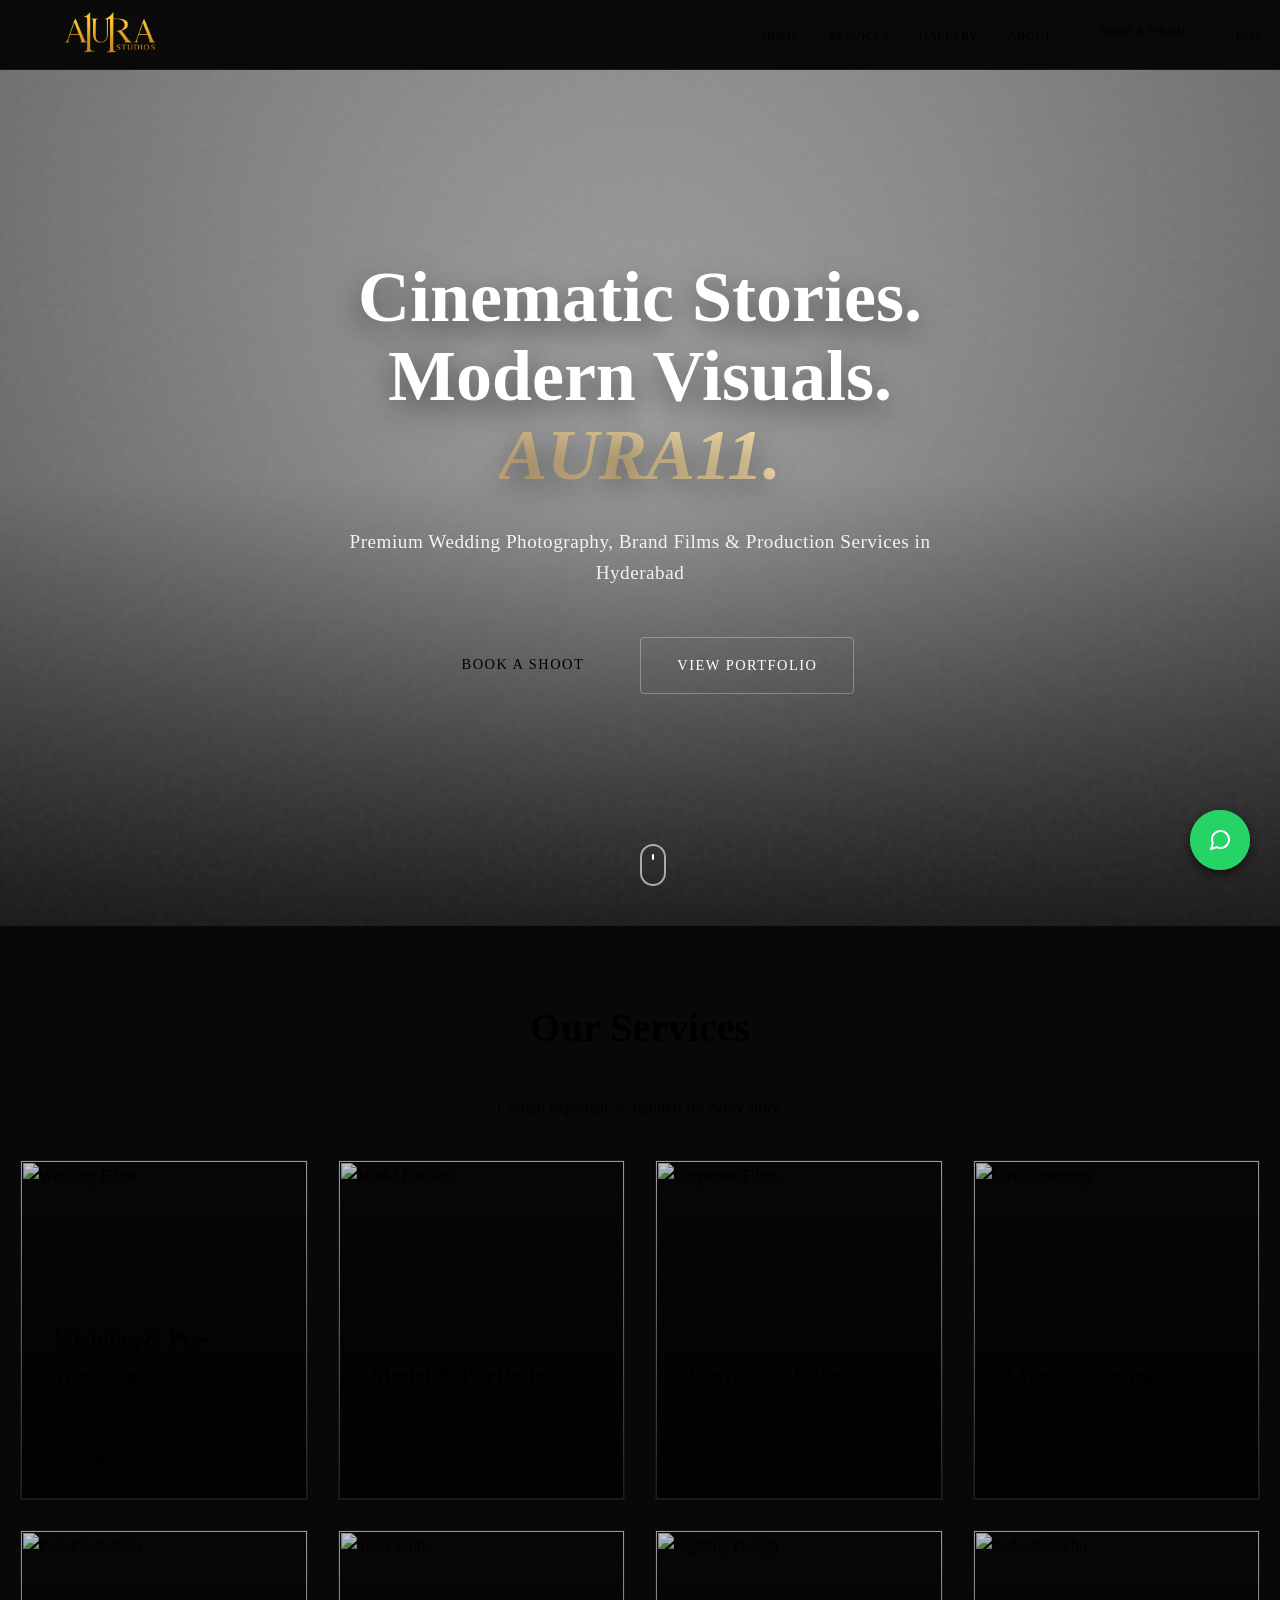
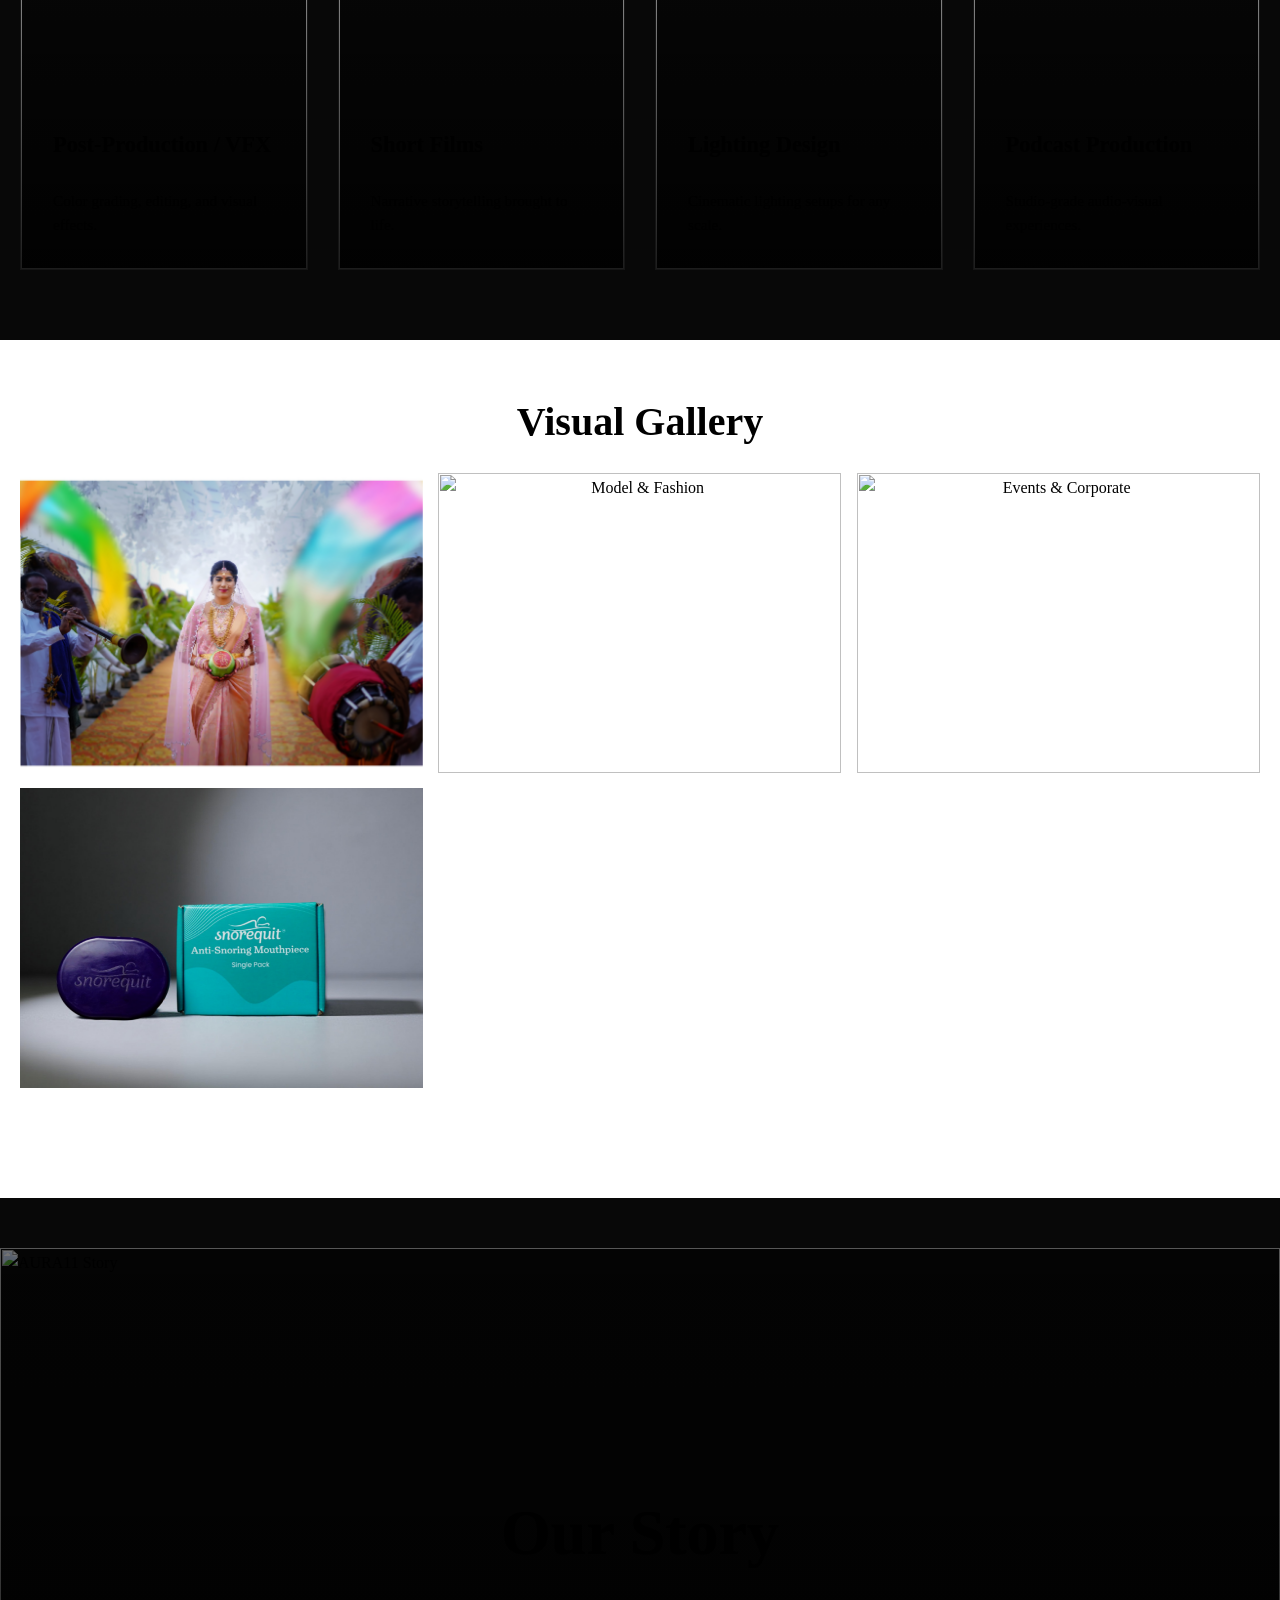
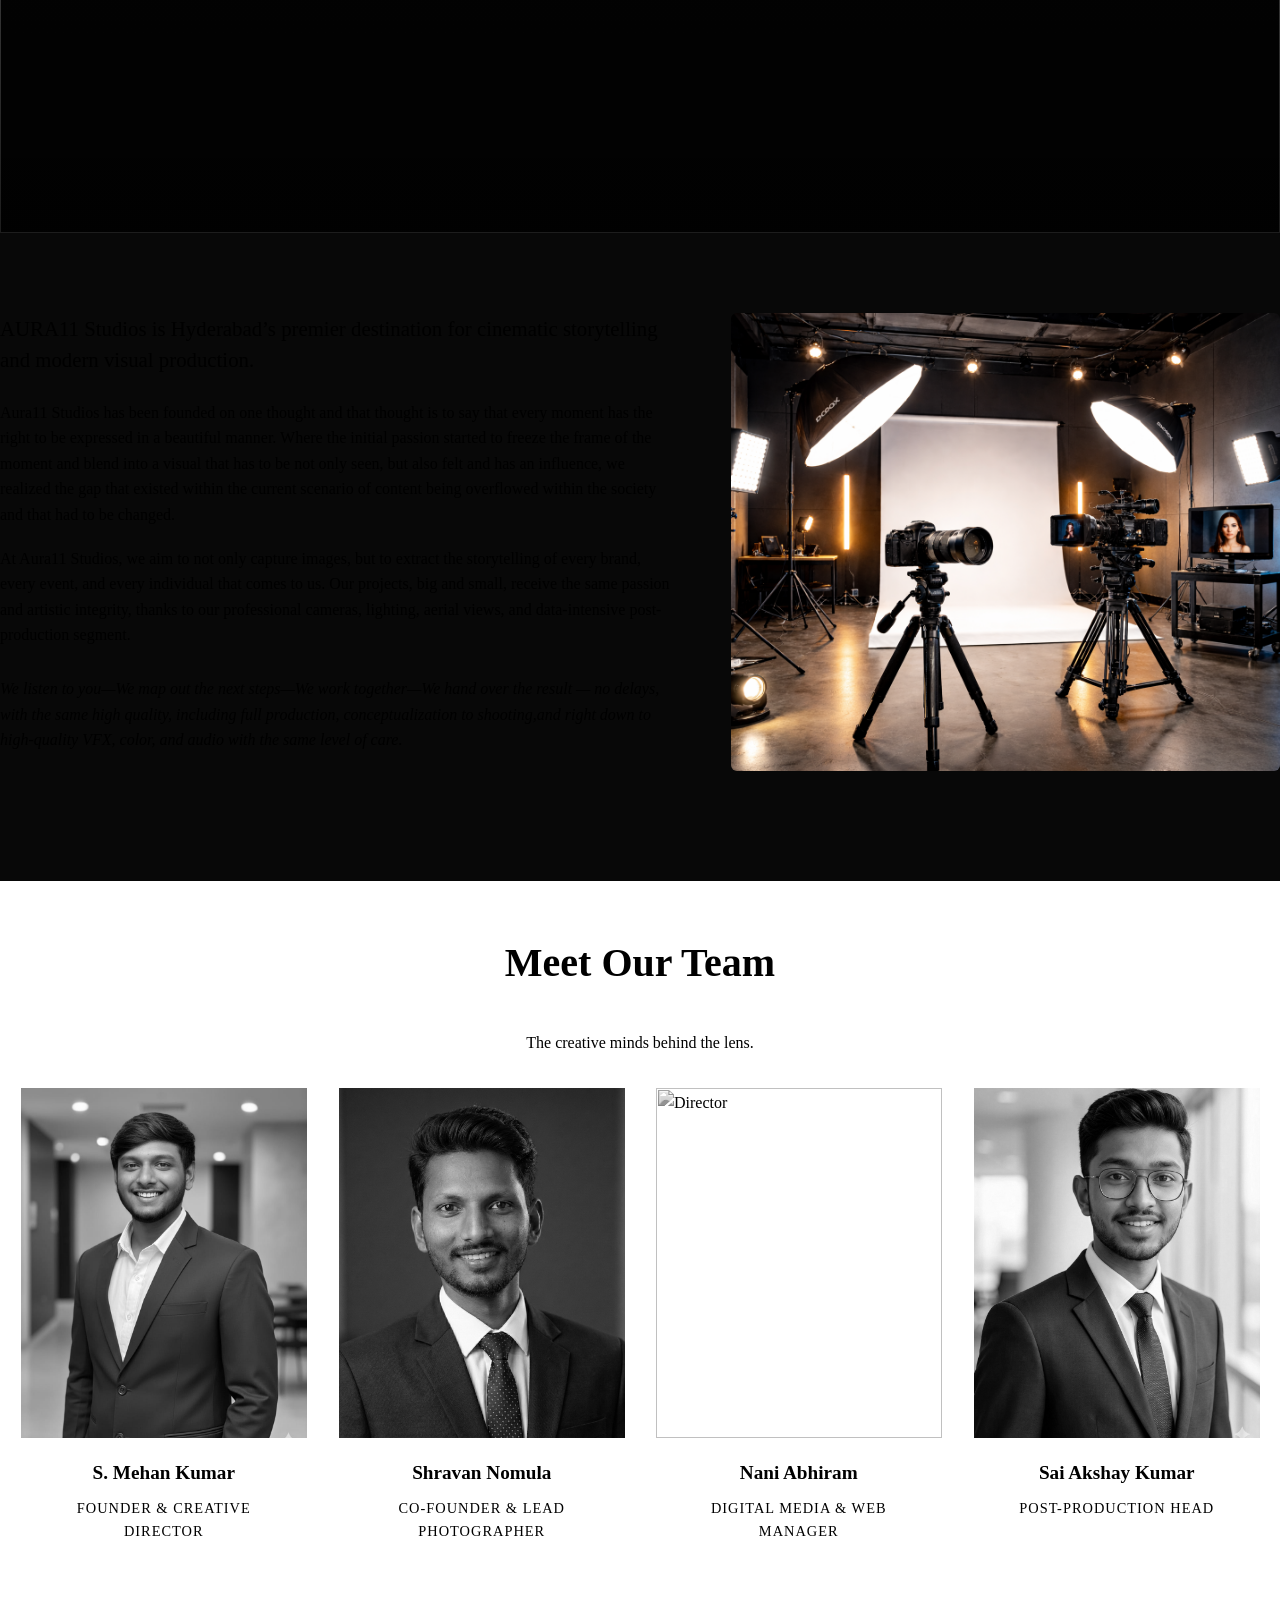
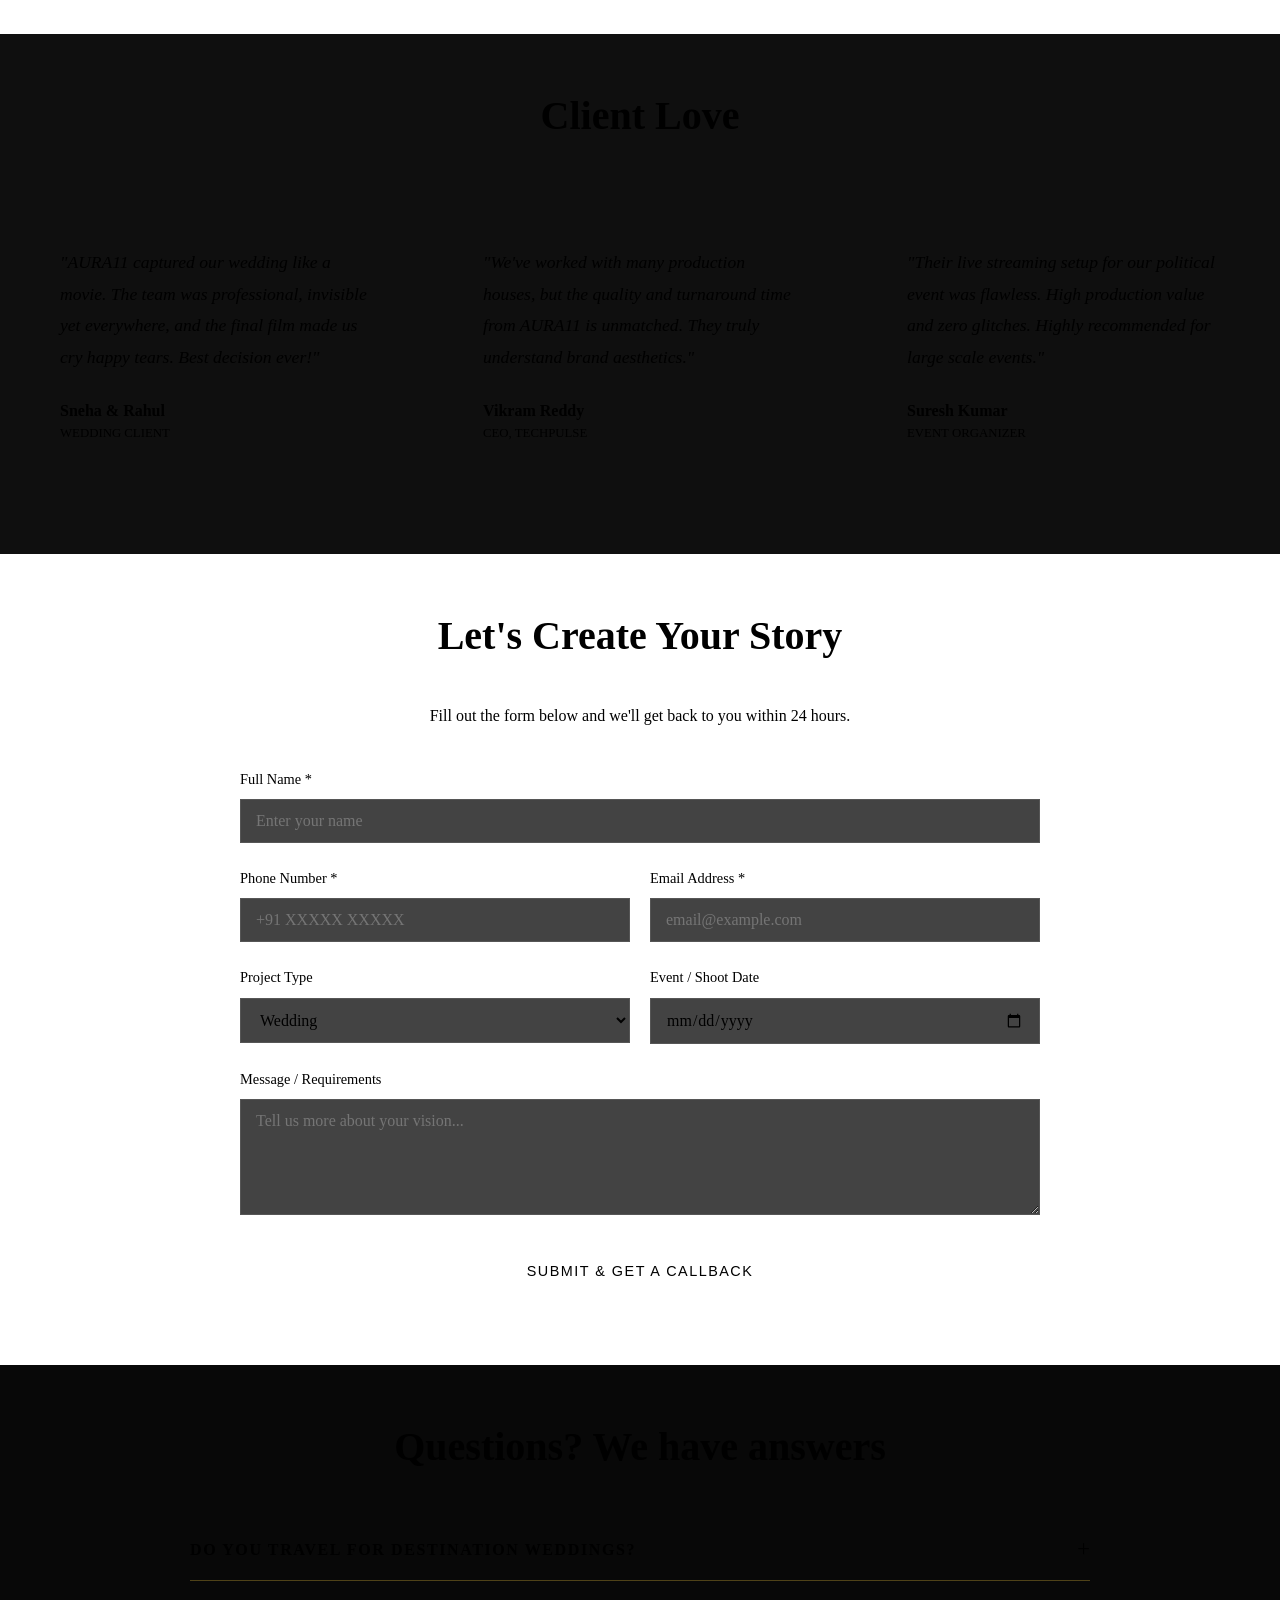
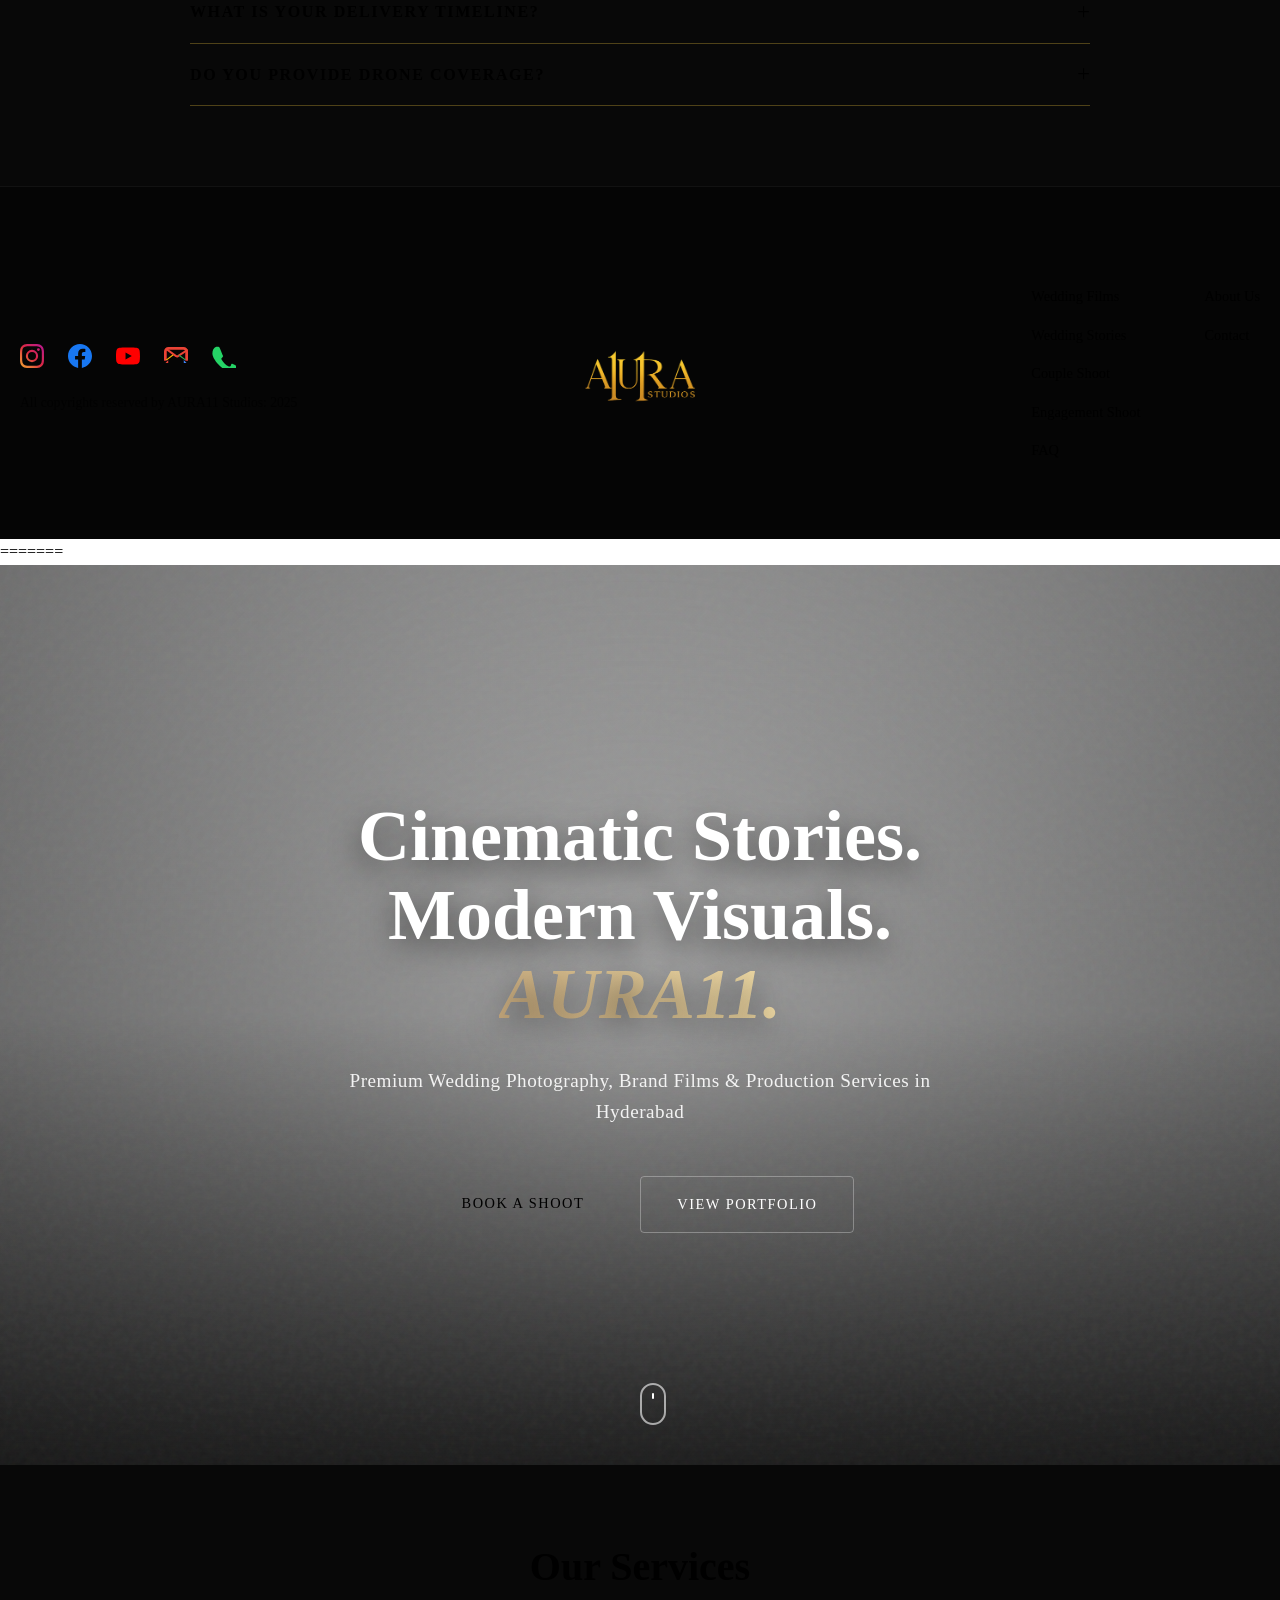
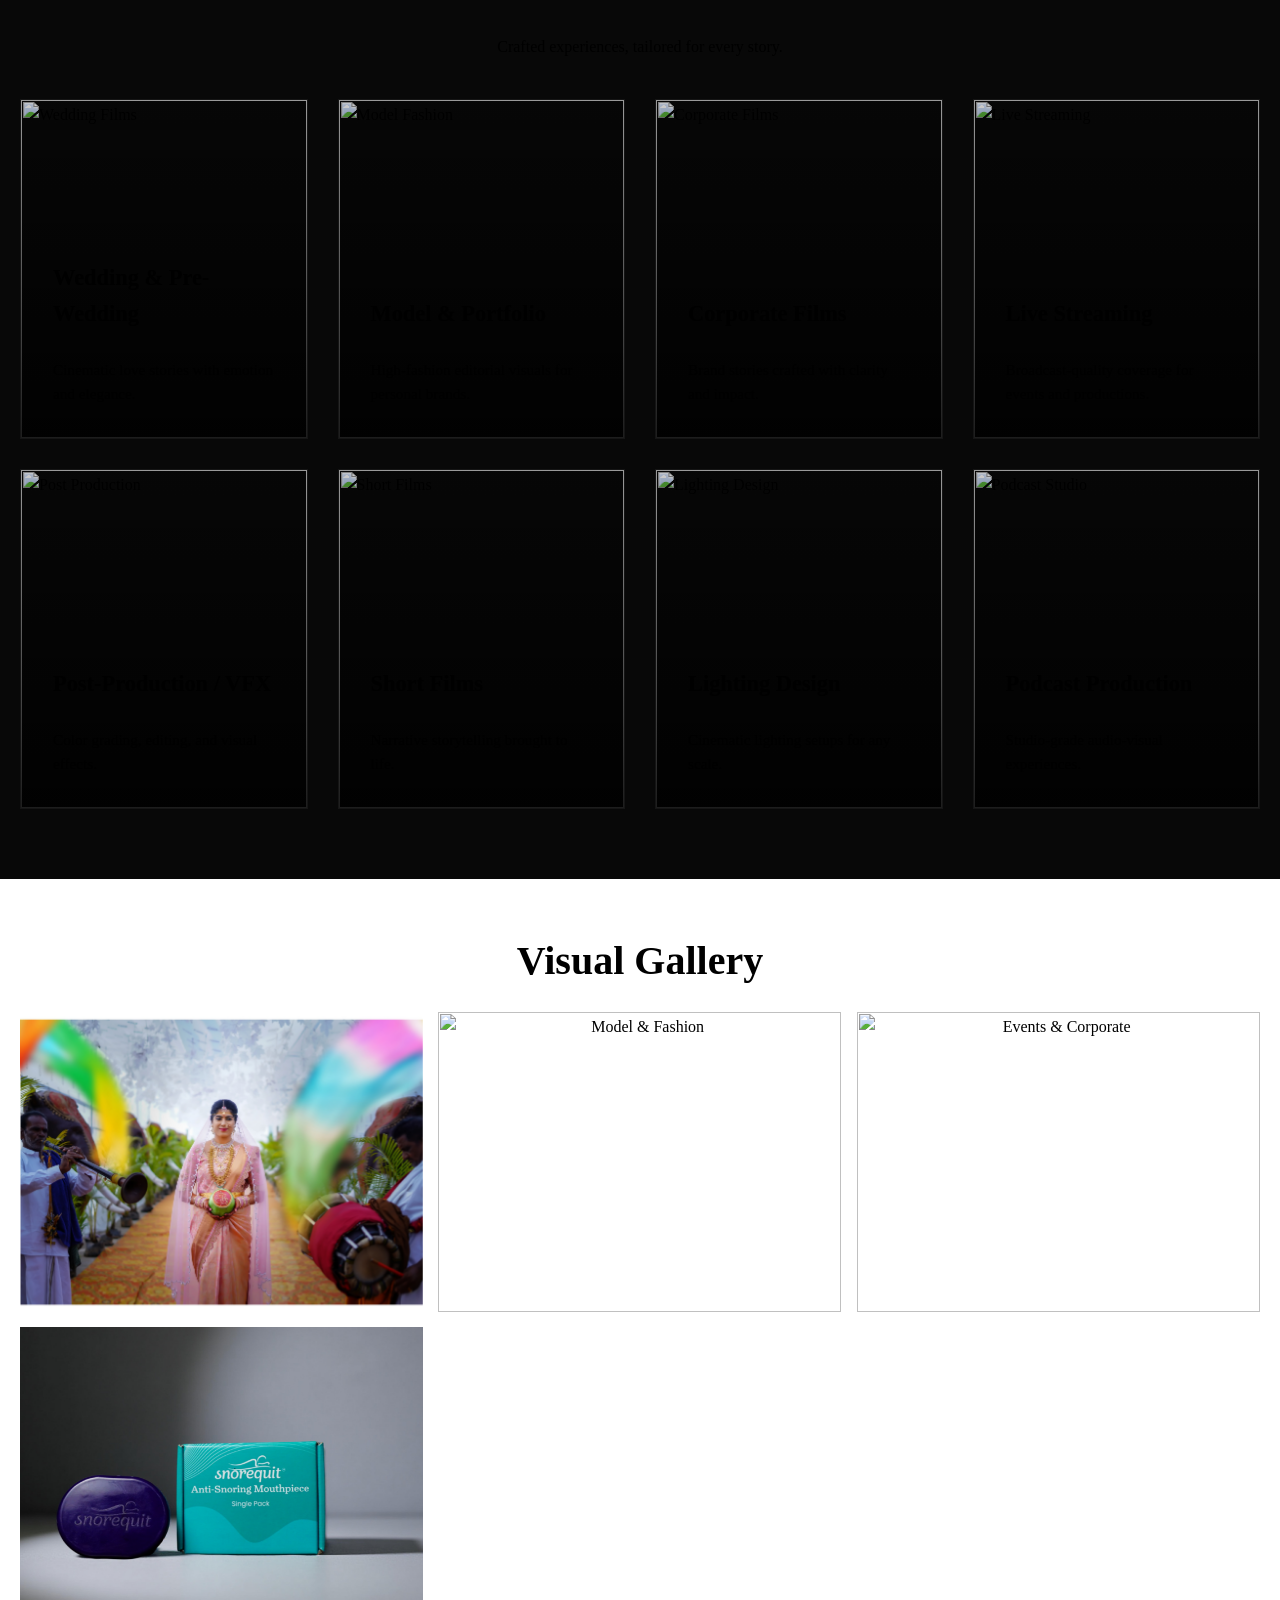
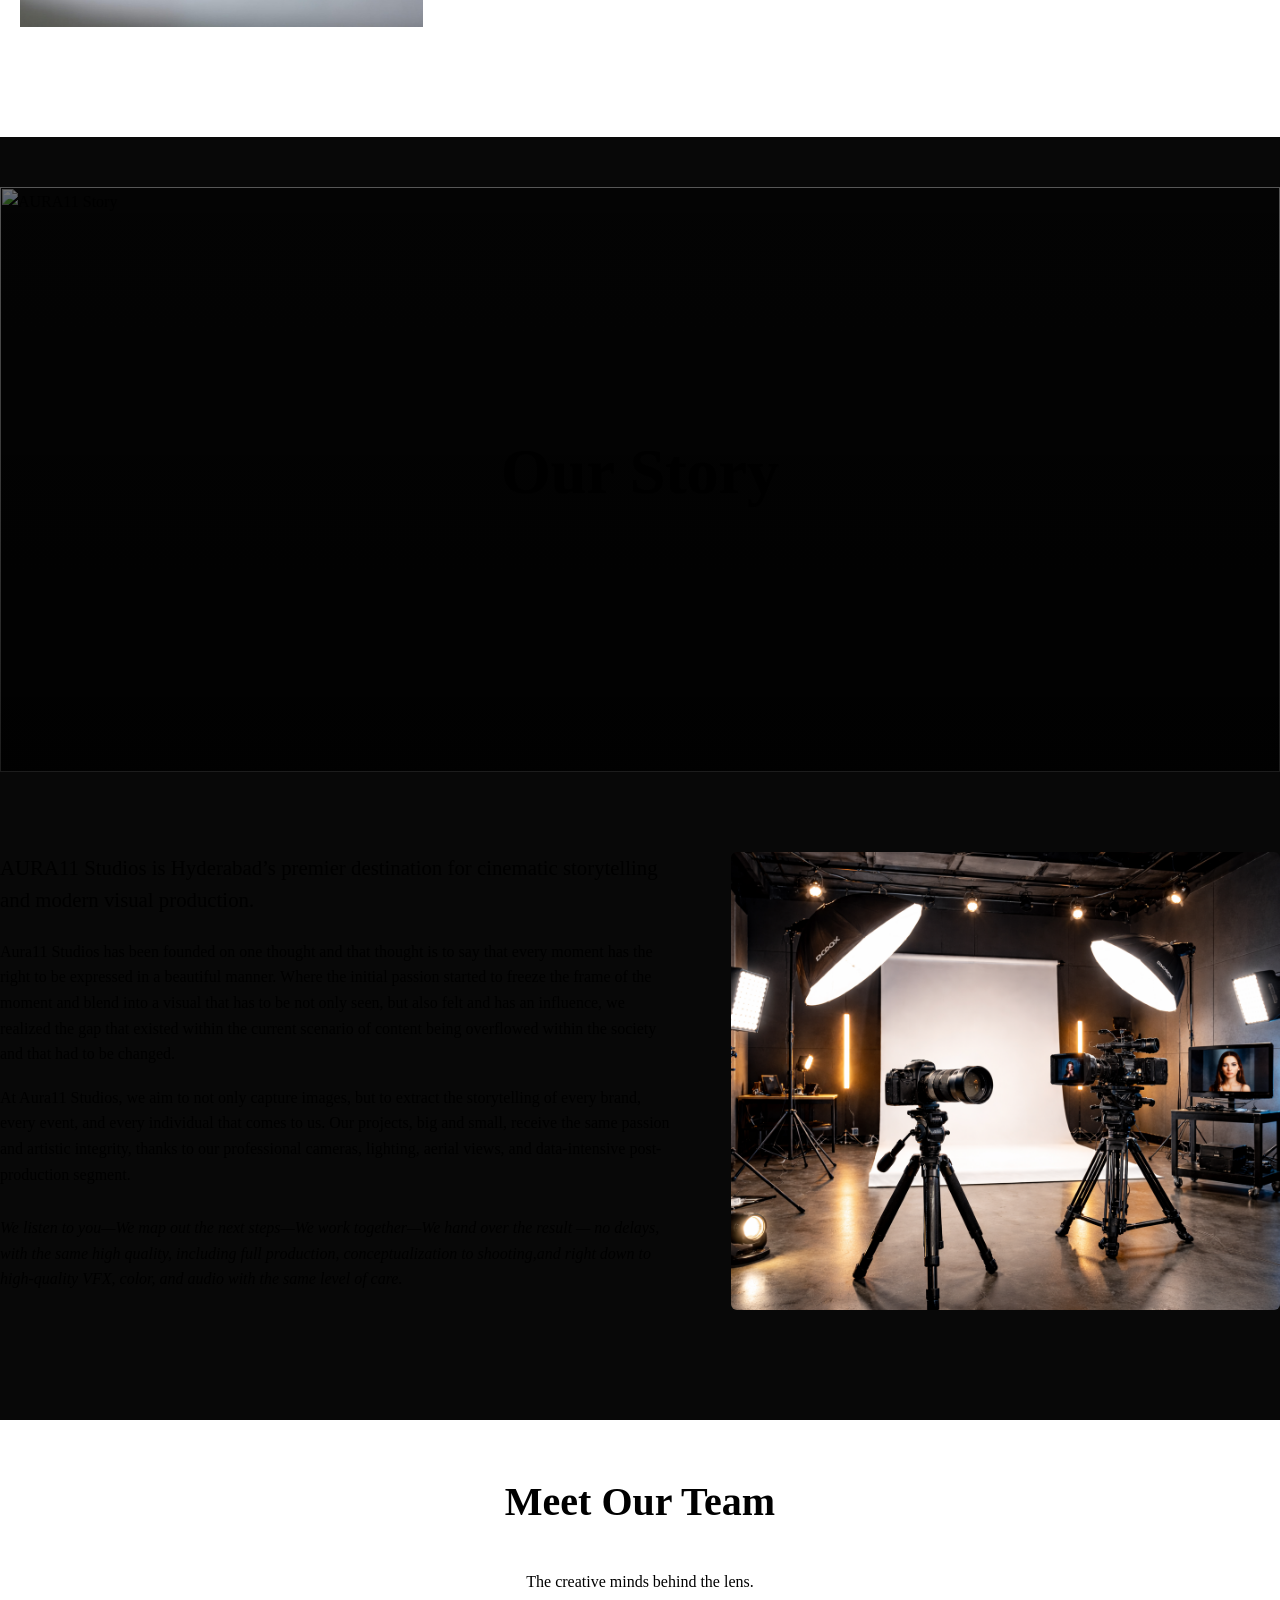
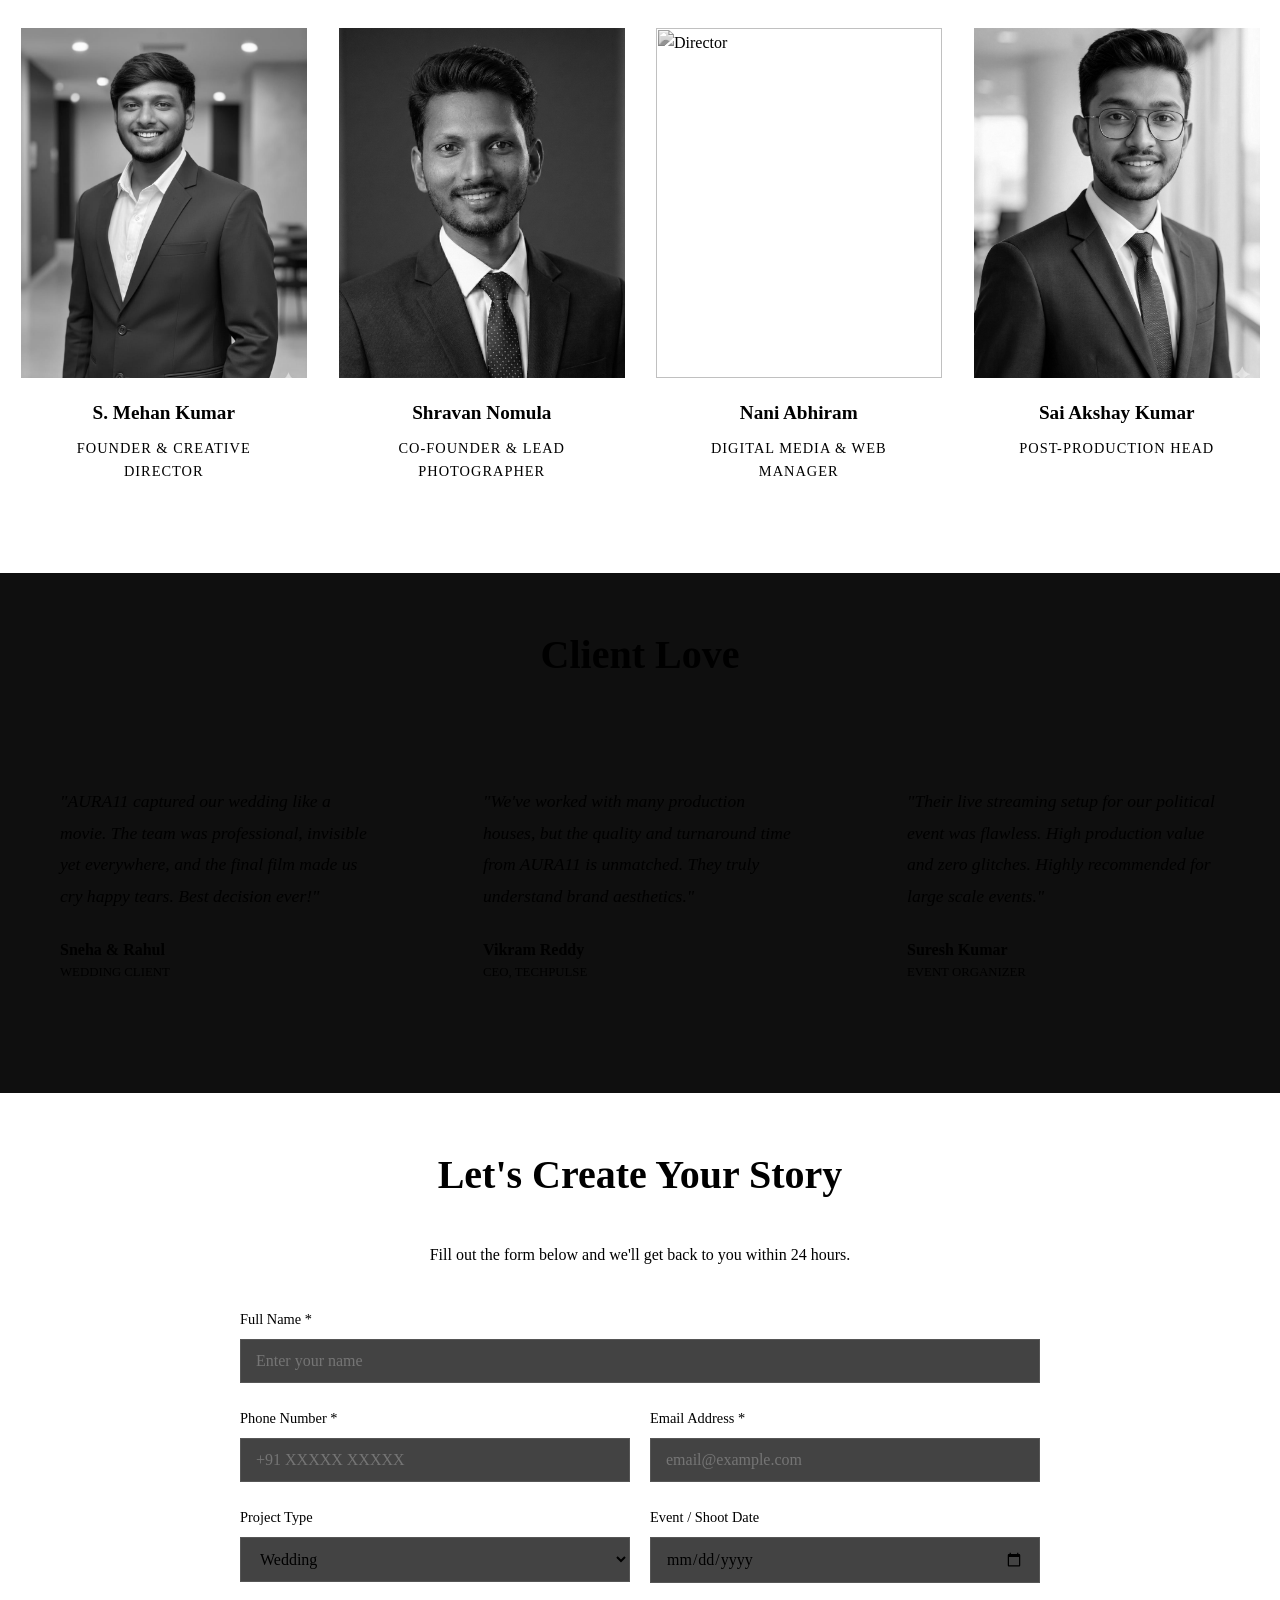
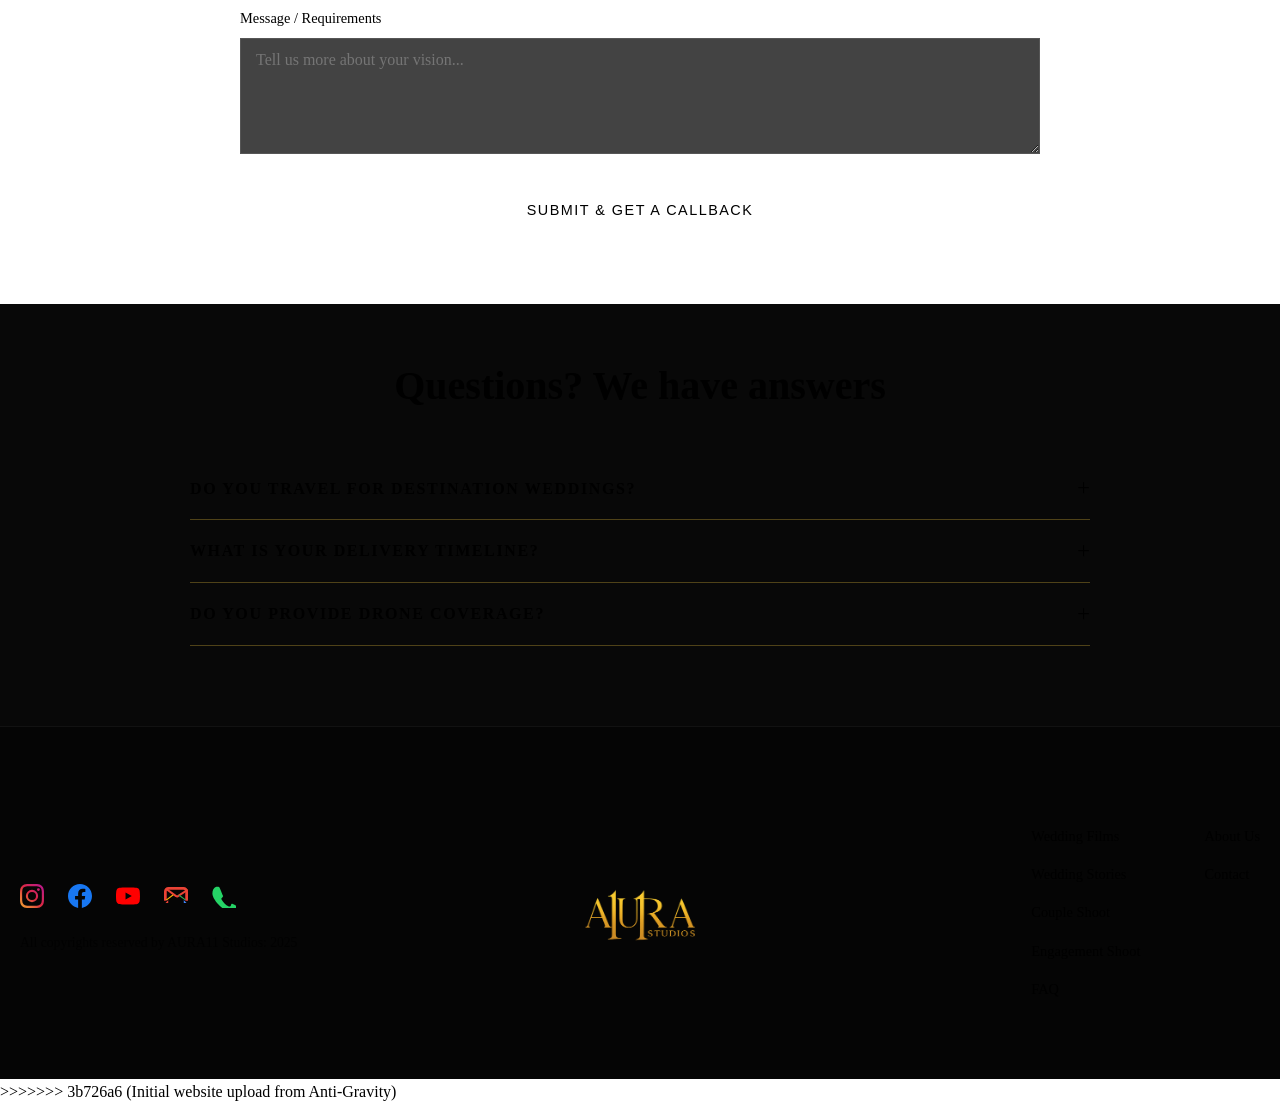
==== commit a8bce367: "Initial website upload from Anti-Gravity" ====
--- a/index.html
+++ b/index.html
@@ -1,3 +1,4 @@
+<<<<<<< HEAD
 <!DOCTYPE html>
 <html lang="en">
 
@@ -650,4 +651,658 @@
     <script defer src="js/animations.js"></script>
 </body>
 
+=======
+<!DOCTYPE html>
+<html lang="en">
+
+<head>
+    <meta charset="UTF-8">
+    <meta name="viewport" content="width=device-width, initial-scale=1.0">
+    <title>AURA11 Studios | Cinematic Stories & Modern Visuals</title>
+    <meta name="description"
+        content="Premium photography and production studio in Hyderabad. Weddings, Brand Films, Podcasts, and Live Streaming.">
+
+    <!-- Fonts -->
+    <link rel="preconnect" href="https://fonts.googleapis.com">
+    <link rel="preconnect" href="https://fonts.gstatic.com" crossorigin>
+    <link
+        href="https://fonts.googleapis.com/css2?family=Montserrat:wght@300;400;500;600&family=Playfair+Display:ital,wght@0,400;0,600;0,700;1,400&display=swap"
+        rel="stylesheet">
+
+    <!-- CSS -->
+    <link rel="stylesheet" href="style.css">
+    <!-- Animations -->
+    <link rel="stylesheet" href="css/animations.css">
+</head>
+
+<body>
+
+    <!-- Header / Navigation -->
+    <header id="main-header">
+
+        <div class="container header-content">
+            <a href="#" class="logo">
+                <img src="images/aura_logo_gold.png" alt="AURA11 Studios">
+            </a>
+            <nav class="desktop-nav">
+                <ul>
+                    <li><a href="#home">Home</a></li>
+                    <li><a href="#services">Services</a></li>
+                    <li><a href="#gallery">Gallery</a></li>
+                    <li><a href="#about">About</a></li>
+                    <li><a href="#contact" class="btn btn-primary small">Book a Shoot</a></li>
+                    <li><a href="#FAQ">FAQ</a></li>
+                </ul>
+            </nav>
+            <div class="mobile-menu-toggle">
+                <span></span>
+                <span></span>
+                <span></span>
+            </div>
+        </div>
+        <!-- Mobile Menu Overlay -->
+        <div class="mobile-menu-overlay">
+            <nav class="mobile-nav">
+                <ul>
+                    <li><a href="#home">Home</a></li>
+                    <li><a href="#services">Services</a></li>
+                    <li><a href="#gallery">Gallery</a></li>
+                    <li><a href="#about">About</a></li>
+                    <li><a href="#contact">Book a Shoot</a></li>
+                    <li><a href="#FAQ">FAQ</a></li>
+                </ul>
+            </nav>
+        </div>
+    </header>
+
+    <!-- Hero Section (Cinematic Redesign) -->
+    <section id="hero">
+        <div class="hero-bg-wrapper">
+            <div class="hero-bg-image" style="background-image: url('images/01.jpg');"></div>
+        </div>
+        <div class="hero-overlay"></div>
+        <div class="hero-grain"></div>
+
+        <div class="hero-content">
+            <h1 class="animate-text delay-1">Cinematic Stories.<br>Modern Visuals.<br><span>AURA11.</span></h1>
+            <p class="animate-text delay-2">Premium Wedding Photography, Brand Films & Production Services in Hyderabad
+            </p>
+            <div class="cta-group animate-text delay-3">
+                <a href="#contact" class="btn btn-primary">Book a Shoot</a>
+                <a href="#gallery" class="btn btn-secondary">View Portfolio</a>
+            </div>
+        </div>
+
+        <!-- Scroll Indicator -->
+        <div class="scroll-indicator animate-text delay-4">
+            <div class="mouse">
+                <div class="wheel"></div>
+            </div>
+        </div>
+    </section>
+    <!-- Services Strip -->
+    <div class="hero-services-strip">
+        <div class="container">
+            <ul>
+                <li>Wedding & Pre-wedding</li>
+                <li>Model Shoots</li>
+                <li>YouTube & Podcast</li>
+                <li>Corporate Films</li>
+                <li>Live Streaming</li>
+            </ul>
+        </div>
+    </div>
+    </section>
+
+
+
+    <!-- Services Section -->
+    <section id="services" class="section services-visual">
+        <div class="container">
+            <div class="section-header">
+                <h2>Our Services</h2>
+                <div class="separator"></div>
+                <p class="section-intro">
+                    Crafted experiences, tailored for every story.
+                </p>
+            </div>
+
+            <div class="services-visual-grid full-grid">
+
+                <!-- 1. Wedding -->
+                <div class="service-visual-card">
+                    <img src="https://images.unsplash.com/photo-1606800052052-a08af7148866?q=80&w=2670&auto=format&fit=crop"
+                        alt="Wedding Films">
+                    <div class="service-overlay">
+                        <h3>Wedding & Pre-Wedding</h3>
+                        <span class="service-line"></span>
+                        <p>Cinematic love stories with emotion and elegance.</p>
+                    </div>
+                </div>
+
+                <!-- 2. Model -->
+                <div class="service-visual-card">
+                    <img src="https://images.unsplash.com/photo-1534528741775-53994a69daeb?q=80&w=2864&auto=format&fit=crop"
+                        alt="Model Fashion">
+                    <div class="service-overlay">
+                        <h3>Model & Portfolio</h3>
+                        <span class="service-line"></span>
+                        <p>High-fashion editorial visuals for personal brands.</p>
+                    </div>
+                </div>
+
+                <!-- 3. Corporate -->
+                <div class="service-visual-card">
+                    <img src="https://images.unsplash.com/photo-1497366216548-37526070297c?q=80&w=2669&auto=format&fit=crop"
+                        alt="Corporate Films">
+                    <div class="service-overlay">
+                        <h3>Corporate Films</h3>
+                        <span class="service-line"></span>
+                        <p>Brand stories crafted with clarity and impact.</p>
+                    </div>
+                </div>
+
+                <!-- 4. Live Streaming -->
+                <div class="service-visual-card">
+                    <img src="https://images.unsplash.com/photo-1524178232363-1fb2b075b655?q=80&w=2576&auto=format&fit=crop"
+                        alt="Live Streaming">
+                    <div class="service-overlay">
+                        <h3>Live Streaming</h3>
+                        <span class="service-line"></span>
+                        <p>Broadcast-quality coverage for events and productions.</p>
+                    </div>
+                </div>
+
+                <!-- 5. Post-Production -->
+                <div class="service-visual-card">
+                    <img src="https://images.unsplash.com/photo-1626814026160-2237a95fc5a0?q=80&w=2670&auto=format&fit=crop"
+                        alt="Post Production">
+                    <div class="service-overlay">
+                        <h3>Post-Production / VFX</h3>
+                        <span class="service-line"></span>
+                        <p>Color grading, editing, and visual effects.</p>
+                    </div>
+                </div>
+
+                <!-- 6. Short Films -->
+                <div class="service-visual-card">
+                    <img src="https://images.unsplash.com/photo-1485846234645-a62644f84728?q=80&w=2659&auto=format&fit=crop"
+                        alt="Short Films">
+                    <div class="service-overlay">
+                        <h3>Short Films</h3>
+                        <span class="service-line"></span>
+                        <p>Narrative storytelling brought to life.</p>
+                    </div>
+                </div>
+
+                <!-- 7. Lighting -->
+                <div class="service-visual-card">
+                    <img src="https://images.unsplash.com/photo-1510146758428-e5e4b17b8b6a?q=80&w=2670&auto=format&fit=crop"
+                        alt="Lighting Design">
+                    <div class="service-overlay">
+                        <h3>Lighting Design</h3>
+                        <span class="service-line"></span>
+                        <p>Cinematic lighting setups for any scale.</p>
+                    </div>
+                </div>
+
+                <!-- 8. Podcast -->
+                <div class="service-visual-card">
+                    <img src="https://images.unsplash.com/photo-1590602847861-f357a9332bbc?q=80&w=2670&auto=format&fit=crop"
+                        alt="Podcast Studio">
+                    <div class="service-overlay">
+                        <h3>Podcast Production</h3>
+                        <span class="service-line"></span>
+                        <p>Studio-grade audio-visual experiences.</p>
+                    </div>
+                </div>
+
+            </div>
+        </div>
+    </section>
+
+    <!-- Gallery Section -->
+    <section id="gallery" class="section">
+        <div class="container">
+            <div class="section-header">
+                <h2>Visual Gallery</h2>
+                <div class="separator"></div>
+
+                <!-- Gallery Overview Cards (Links to Categories) -->
+                <div class="gallery-grid">
+                    <!-- Category 1: Weddings -->
+                    <a href="gallery-weddings.html" class="gallery-item">
+                        <img src="images/images3/30.14.jpg" alt="Royal Weddings">
+                        <div class="gallery-overlay">
+                            <h3>Royal Weddings</h3>
+                            <p>View Gallery &rarr;</p>
+                        </div>
+                    </a>
+
+                    <!-- Category 2: Model / Fashion -->
+                    <a href="gallery-fashion.html" class="gallery-item">
+                        <img src="images/IMG_7227.JPG" alt="Model & Fashion">
+                        <div class="gallery-overlay">
+                            <h3>Model / Fashion</h3>
+                            <p>View Gallery &rarr;</p>
+                        </div>
+                    </a>
+
+                    <!-- Category 3: Events / Corporate -->
+                    <a href="gallery-events.html" class="gallery-item">
+                        <img src="https://images.unsplash.com/photo-1511578314322-379afb476865?q=80&w=2669&auto=format&fit=crop"
+                            alt="Events & Corporate">
+                        <div class="gallery-overlay">
+                            <h3>Events / Corporate</h3>
+                            <p>View Gallery &rarr;</p>
+                        </div>
+                    </a>
+
+                    <!-- Category 4: Brand / Products -->
+                    <a href="gallery-brand.html" class="gallery-item">
+                        <img src="images/WhatsApp Image 2025-12-22 at 7.58.10 PM.jpeg" alt="Brand & Products">
+                        <div class="gallery-overlay">
+                            <h3>Brand / Products</h3>
+                            <p>View Gallery &rarr;</p>
+                        </div>
+                    </a>
+                </div>
+            </div>
+    </section>
+
+    <!-- About Section -->
+    <section id="about" class="section about-section">
+
+        <!-- About Hero -->
+        <div class="about-hero">
+            <img src="https://images.unsplash.com/photo-1492691527719-9d1e07e534b4?q=80&w=2942&auto=format&fit=crop"
+                alt="AURA11 Story">
+            <div class="about-hero-overlay">
+                <h1>Our Story</h1>
+                <span class="separator"></span>
+            </div>
+        </div>
+
+        <!-- Story Content -->
+        <div class="container about-story">
+            <div class="about-grid">
+
+                <!-- LEFT: TEXT -->
+                <div class="about-text">
+
+                    <h2 class="lead-text">
+                        AURA11 Studios is Hyderabad’s premier destination for cinematic
+                        storytelling and modern visual production.
+                    </h2>
+
+                    <p>
+                        Aura11 Studios has been founded on one thought and that thought is to say
+                        that every moment has the right to be expressed in a beautiful manner.
+                        Where the initial passion started to freeze the frame of the moment and
+                        blend into a visual that has to be not only seen, but also felt and has an
+                        influence, we realized the gap that existed within the current scenario of
+                        content being overflowed within the society and that had to be changed.
+                    </p>
+
+                    <p>
+                        At Aura11 Studios, we aim to not only capture images, but to extract the
+                        storytelling of every brand, every event, and every individual that comes
+                        to us. Our projects, big and small, receive the same passion and artistic
+                        integrity, thanks to our professional cameras, lighting, aerial views, and
+                        data-intensive post-production segment.
+                    </p>
+
+                    <p class="about-steps">
+                        We listen to you—We map out the next steps—We work together—We hand over the result — no delays,
+                        with the same high quality,
+                        including full production, conceptualization to shooting,and right down to high-quality VFX,
+                        color, and audio with the same level of care.
+                    </p>
+
+                </div>
+
+                <!-- RIGHT: IMAGE -->
+                <div class="about-image">
+                    <img src="images/ChatGPT Image Dec 31, 2025, 12_58_12 PM (1).png" alt="Studio Setup">
+                </div>
+
+            </div>
+        </div>
+
+    </section>
+
+    <!-- Team Section -->
+    <section id="team" class="section team-section">
+        <div class="container">
+            <div class="section-header">
+                <h2>Meet Our Team</h2>
+                <div class="separator"></div>
+                <p class="section-intro">The creative minds behind the lens.</p>
+            </div>
+
+            <div class="team-grid">
+                <!-- Member 1 -->
+                <div class="team-card">
+                    <div class="team-img-wrapper">
+                        <img src="images/Mehan img.jpg" alt="Founder">
+                    </div>
+                    <div class="team-info">
+                        <h3>S. Mehan Kumar</h3>
+                        <p class="role">Founder & Creative Director</p>
+                    </div>
+                </div>
+                <!-- Member 2 -->
+                <div class="team-card">
+                    <div class="team-img-wrapper">
+                        <img src="images/shravan img.jpeg" alt="Co-Founder">
+                    </div>
+                    <div class="team-info">
+                        <h3>Shravan Nomula</h3>
+                        <p class="role">Co-Founder & Lead Photographer</p>
+                    </div>
+                </div>
+                <!-- Member 3 -->
+                <div class="team-card">
+                    <div class="team-img-wrapper">
+                        <img src="images/Nani Abhiram pic.png" alt="Director">
+                    </div>
+                    <div class="team-info">
+                        <h3>Nani Abhiram</h3>
+                        <p class="role">Digital Media & Web Manager</p>
+                    </div>
+                </div>
+                <!-- Member 4 -->
+                <div class="team-card">
+                    <div class="team-img-wrapper">
+                        <img src="images/Akshey img.jpeg" alt="Director">
+                    </div>
+                    <div class="team-info">
+                        <h3>Sai Akshay Kumar</h3>
+                        <p class="role">Post-Production Head</p>
+                    </div>
+                </div>
+            </div>
+        </div>
+    </section>
+
+    <!-- Testimonials Section -->
+    <section id="testimonials" class="section alt-bg">
+        <div class="container">
+            <div class="section-header">
+                <h2>Client Love</h2>
+                <div class="separator"></div>
+            </div>
+
+            <div class="testimonials-grid">
+                <div class="testimonial-card">
+                    <p class="quote">"AURA11 captured our wedding like a movie. The team was professional, invisible yet
+                        everywhere, and the final film made us cry happy tears. Best decision ever!"</p>
+                    <div class="client-info">
+                        <h4>Sneha & Rahul</h4>
+                        <span>Wedding Client</span>
+                    </div>
+                </div>
+                <div class="testimonial-card">
+                    <p class="quote">"We've worked with many production houses, but the quality and turnaround time from
+                        AURA11 is unmatched. They truly understand brand aesthetics."</p>
+                    <div class="client-info">
+                        <h4>Vikram Reddy</h4>
+                        <span>CEO, TechPulse</span>
+                    </div>
+                </div>
+                <div class="testimonial-card">
+                    <p class="quote">"Their live streaming setup for our political event was flawless. High production
+                        value and zero glitches. Highly recommended for large scale events."</p>
+                    <div class="client-info">
+                        <h4>Suresh Kumar</h4>
+                        <span>Event Organizer</span>
+                    </div>
+                </div>
+            </div>
+        </div>
+    </section>
+
+    <!-- Contact Section -->
+    <section id="contact" class="section contact-section">
+        <div class="container">
+            <div class="section-header">
+                <h2>Let's Create Your Story</h2>
+                <div class="separator"></div>
+                <p class="section-intro">Fill out the form below and we'll get back to you within 24 hours.</p>
+            </div>
+
+            <div class="contact-wrapper">
+                <form id="booking-form" class="contact-form" action="https://formsubmit.co/aura11studios@gmail.com"
+                    method="POST">
+                    <!-- FormSubmit Configuration -->
+                    <input type="hidden" name="_subject" value="New Callback Request – AURA11 Studios">
+                    <input type="hidden" name="_captcha" value="false">
+                    <input type="hidden" name="_template" value="table">
+                    <!-- Redirect back to the same page after submission -->
+                    <input type="hidden" name="_next" value="">
+                    <input type="hidden" name="_autoresponse"
+                        value="Thank you for contacting AURA11 Studios. We will get back to you within 24 hours.">
+
+                    <div class="form-group">
+                        <label for="name">Full Name *</label>
+                        <input type="text" id="name" name="full_name" required placeholder="Enter your name">
+                    </div>
+
+                    <div class="form-row">
+                        <div class="form-group">
+                            <label for="phone">Phone Number *</label>
+                            <input type="tel" id="phone" name="phone" required placeholder="+91 XXXXX XXXXX">
+                        </div>
+                        <div class="form-group">
+                            <label for="email">Email Address *</label>
+                            <input type="email" id="email" name="email" required placeholder="email@example.com">
+                        </div>
+                    </div>
+
+                    <div class="form-row">
+                        <div class="form-group">
+                            <label for="project-type">Project Type</label>
+                            <select id="project-type" name="project_type">
+                                <option value="Wedding">Wedding</option>
+                                <option value="Pre-Wedding">Pre-Wedding</option>
+                                <option value="Birthday">Birthday Event</option>
+                                <option value="Model Shoot">Model / Portfolio Shoot</option>
+                                <option value="Podcast">Podcast Production</option>
+                                <option value="Corporate">Corporate Event / Film</option>
+                                <option value="Brand">Brand Collaboration</option>
+                                <option value="Political">Political Event</option>
+                                <option value="Other">Other</option>
+                            </select>
+                        </div>
+                        <div class="form-group">
+                            <label for="date">Event / Shoot Date</label>
+                            <input type="date" id="date" name="event_date">
+                        </div>
+                    </div>
+
+                    <div class="form-group">
+                        <label for="message">Message / Requirements</label>
+                        <textarea id="message" name="message" rows="5"
+                            placeholder="Tell us more about your vision..."></textarea>
+                    </div>
+
+                    <div class="form-actions">
+                        <button type="submit" class="btn btn-primary">Submit & Get a Callback</button>
+                    </div>
+                </form>
+            </div>
+        </div>
+    </section>
+
+    <!-- FAQ Section -->
+    <section id="FAQ" class="section faq-section">
+        <div class="container">
+            <div class="section-header center">
+                <h2 class="title">Questions? <span class="gold-italic">We have answers</span></h2>
+            </div>
+
+            <div class="accordion-wrapper">
+                <div class="accordion-item">
+                    <div class="accordion-header">
+                        <h3>Do you travel for destination weddings?</h3>
+                        <span class="icon-plus">+</span>
+                    </div>
+                    <div class="accordion-content">
+                        <p>Yes, absolutely! We have covered weddings in over 50 destinations globally. We love to travel
+                            and capture love stories wherever they take us.</p>
+                    </div>
+                </div>
+
+                <div class="accordion-item">
+                    <div class="accordion-header">
+                        <h3>What is your delivery timeline?</h3>
+                        <span class="icon-plus">+</span>
+                    </div>
+                    <div class="accordion-content">
+                        <p>Our standard delivery time for photography is 4–6 weeks, and for cinematic films, it is 8–10
+                            weeks. We prioritize quality and perfection in every edit.</p>
+                    </div>
+                </div>
+
+                <div class="accordion-item">
+                    <div class="accordion-header">
+                        <h3>Do you provide drone coverage?</h3>
+                        <span class="icon-plus">+</span>
+                    </div>
+                    <div class="accordion-content">
+                        <p>Yes, we use advanced DJI drones including the Avata for FPV cinematic shots to give a unique
+                            aerial perspective to your wedding film.</p>
+                    </div>
+                </div>
+            </div>
+        </div>
+    </section>
+
+    <!-- Footer -->
+    <footer>
+        <div class="container footer-content-grid">
+            <!-- Left Column: Socials & Copyright -->
+            <div class="footer-left">
+                <div class="footer-socials">
+                    <!-- Instagram (Gradient) -->
+                    <a href="https://www.instagram.com/aura11_studios?igsh=eW1kbDA1bnYzZHl5" target="_blank"
+                        class="social-icon" aria-label="Instagram">
+                        <svg width="24" height="24" viewBox="0 0 24 24" fill="none" xmlns="http://www.w3.org/2000/svg">
+                            <defs>
+                                <linearGradient id="instaGrad" x1="2" y1="22" x2="22" y2="2"
+                                    gradientUnits="userSpaceOnUse">
+                                    <stop offset="0%" stop-color="#f09433" />
+                                    <stop offset="25%" stop-color="#e6683c" />
+                                    <stop offset="50%" stop-color="#dc2743" />
+                                    <stop offset="75%" stop-color="#cc2366" />
+                                    <stop offset="100%" stop-color="#bc1888" />
+                                </linearGradient>
+                            </defs>
+                            <path
+                                d="M12 2.163c3.204 0 3.584.012 4.85.07 3.252.148 4.771 1.691 4.919 4.919.058 1.265.069 1.645.069 4.849 0 3.205-.012 3.584-.069 4.849-.149 3.225-1.664 4.771-4.919 4.919-1.266.058-1.644.07-4.85.07-3.204 0-3.584-.012-4.849-.07-3.26-.149-4.771-1.699-4.919-4.92-.058-1.265-.07-1.644-.07-4.849 0-3.204.013-3.583.07-4.849.149-3.227 1.664-4.771 4.919-4.919 1.266-.057 1.645-.069 4.849-.069zM12 0C8.741 0 8.333.014 7.053.072 2.695.272.273 2.69.073 7.052.014 8.333 0 8.741 0 12c0 3.259.014 3.668.072 4.948.2 4.358 2.618 6.78 6.98 6.98C8.333 23.986 8.741 24 12 24c3.259 0 3.668-.014 4.948-.072 4.354-.2 6.782-2.618 6.979-6.98.059-1.28.073-1.689.073-4.948 0-3.259-.014-3.667-.072-4.947-.196-4.354-2.617-6.78-6.979-6.98C15.668.014 15.259 0 12 0zm0 5.838a6.162 6.162 0 100 12.324 6.162 6.162 0 000-12.324zM12 16a4 4 0 110-8 4 4 0 010 8zm6.406-11.845a1.44 1.44 0 100 2.881 1.44 1.44 0 000-2.881z"
+                                fill="url(#instaGrad)" />
+                        </svg>
+                    </a>
+                    <!-- Facebook (Blue) -->
+                    <a href="https://www.facebook.com" target="_blank" class="social-icon" aria-label="Facebook">
+                        <svg width="24" height="24" viewBox="0 0 24 24" fill="#1877F2"
+                            xmlns="http://www.w3.org/2000/svg">
+                            <path
+                                d="M24 12.073c0-6.627-5.373-12-12-12s-12 5.373-12 12c0 5.99 4.388 10.954 10.125 11.854v-8.385H7.078v-3.47h3.047V9.43c0-3.007 1.792-4.669 4.533-4.669 1.312 0 2.686.235 2.686.235v2.953H15.83c-1.491 0-1.956.925-1.956 1.874v2.25h3.328l-.532 3.47h-2.796v8.385C19.612 23.027 24 18.062 24 12.073z" />
+                        </svg>
+                    </a>
+                    <!-- YouTube (Red) -->
+                    <a href="https://m.youtube.com/%40aura11studios?utm_source=ig&utm_medium=social&utm_content=link_in_bio&fbclid=PAb21jcAOmHl9leHRuA2FlbQIxMQBzcnRjBmFwcF9pZA81NjcwNjczNDMzNTI0MjcAAac2LmgTBeD6J_kF42NB-i3twkEjoTlAcsrJGnurRRWcN-S6rHX7xO-UmB9KGQ_aem_i9UJezs02I7bTGSaFrAGGw"
+                        target="_blank" class="social-icon" aria-label="YouTube">
+                        <svg width="24" height="24" viewBox="0 0 24 24" fill="#FF0000"
+                            xmlns="http://www.w3.org/2000/svg">
+                            <path
+                                d="M23.498 6.186a3.016 3.016 0 00-2.122-2.136C19.505 3.545 12 3.545 12 3.545s-7.505 0-9.377.505A3.017 3.017 0 00.502 6.186C0 8.07 0 12 0 12s0 3.93.502 5.814a3.016 3.016 0 002.122 2.136c1.871.505 9.376.505 9.376.505s7.505 0 9.377-.505a3.015 3.015 0 002.122-2.136C24 15.93 24 12 24 12s0-3.93-.502-5.814zM9.545 15.568V8.432L15.818 12l-6.273 3.568z" />
+                        </svg>
+                    </a>
+                    <!-- Gmail (Google Colors) -->
+                    <a href="mailto:aura11studios@gmail.com" class="social-icon" aria-label="Email">
+                        <svg width="24" height="24" viewBox="0 0 24 24" fill="none" xmlns="http://www.w3.org/2000/svg">
+                            <path
+                                d="M19.5 3h-15C2.02 3 0 5.02 0 7.5v8.71c0 .32.22.58.53.58h1.66c.32 0 .53-.22.53-.53V7.5C2.72 6.54 3.5 5.72 4.5 5.72h15c.96 0 1.78.82 1.78 1.78v8.76c0 .31.22.53.53.53h1.66c.31 0 .53-.26.53-.58V7.5C24 5.02 21.98 3 19.5 3z"
+                                fill="#EA4335" />
+                            <path
+                                d="M11.51 13.06L2.3 6.35c-.47-.35-.55-1.02-.19-1.46.36-.44 1.05-.51 1.49-.15l9.42 6.85 9.38-6.19c.47-.31 1.1-.18 1.41.29.31.47.18 1.1-.29 1.41l-9.33 6.16c-.68.45-1.57.4-2.18-.2z"
+                                fill="#EA4335" />
+                            <path d="M3.23 15.99l6.39-4.8L8.68 10.5 1.5 15.99h1.73z" fill="#FBBC04" />
+                            <path d="M20.68 15.99l-6.26-4.52 1.05-.77 6.94 5.29h-1.73z" fill="#34A853" />
+                            <path d="M1.5 15.99V18c0 .55.45 1 1 1h1.72v-3.01l-2.72 3z" fill="#EA4335" />
+                            <path d="M22.5 15.99V18c0 .55-.45 1-1 1h-1.72v-3.01l2.72 3z" fill="#4285F4" />
+                        </svg>
+                    </a>
+                    <!-- Phone (Green) -->
+                    <a href="tel:+919849347208" class="social-icon" aria-label="Phone">
+                        <svg width="24" height="24" viewBox="0 0 24 24" fill="#25D366"
+                            xmlns="http://www.w3.org/2000/svg">
+                            <path
+                                d="M7.64 3.638c-.375-.85-1.087-.872-1.587-.887-.412-.013-.887-.013-1.362-.013-.475 0-1.25.175-1.9.875C2.138 4.313.4 5.963.4 9.325c0 3.363 2.45 6.613 2.8 7.075.337.463 4.8 7.338 11.625 10.288 4.525 1.95 5.45 1.563 6.425 1.463 1.087-.1 3.487-1.425 3.975-2.8.487-1.375.487-2.55.337-2.8-.15-.25-.55-.4-1.162-.713-.613-.312-3.626-1.787-4.188-2-.563-.2-1.013.063-1.188 1.038-.287 1.6-1.5 1.838-2.225 1.5-3.325-1.55-5.5-3.875-7.375-7.188-.413-.737.412-1.1.912-1.725.213-.262.438-.6.65-.95.225-.363.113-.688-.05-.9-.163-.213-1.425-3.438-1.938-4.713z" />
+                        </svg>
+                    </a>
+                </div>
+                <p class="copyright">All copyrights reserved by AURA11 Studios: 2025</p>
+            </div>
+
+            <!-- Center Column: Logo -->
+            <div class="footer-center">
+                <img src="images/aura_logo_gold.png" alt="AURA11 Studios" class="footer-logo">
+            </div>
+
+            <!-- Right Column: Links -->
+            <div class="footer-right">
+                <ul class="footer-links">
+                    <li><a href="#films">Wedding Films</a></li>
+                    <li><a href="#gallery">Wedding Stories</a></li>
+                    <li><a href="#services">Couple Shoot</a></li>
+                    <li><a href="#services">Engagement Shoot</a></li>
+                    <li><a href="#FAQ">FAQ</a></li>
+                </ul>
+                <ul class="footer-links">
+                    <li><a href="#about">About Us</a></li>
+                    <li><a href="#contact">Contact</a></li>
+                </ul>
+            </div>
+        </div>
+    </footer>
+
+    <!-- WhatsApp Float -->
+    <a href="https://wa.me/919963283281?text=Hi%20Aura11%20Studios%2C%20I%20would%20like%20to%20book%20a%20shoot."
+        class="whatsapp-float" target="_blank" aria-label="Chat with Aura11 Studios on WhatsApp">
+        <svg viewBox="0 0 24 24" width="24" height="24" stroke="currentColor" stroke-width="2" fill="none"
+            stroke-linecap="round" stroke-linejoin="round">
+            <path d="M21 11.5a8.38 8.38 0 0 1-.9 3.8 8.5 8.5 0 0 1-7.6 4.7 
+             8.38 8.38 0 0 1-3.8-.9L3 21l1.9-5.7a8.38 8.38 0 0 1-.9-3.8 
+             8.5 8.5 0 0 1 4.7-7.6 8.38 8.38 0 0 1 3.8-.9h.5a8.48 
+             8.48 0 0 1 8 8v.5z" />
+        </svg>
+    </a>
+
+    <!-- Lightbox Modal -->
+    <div id="lightbox" class="lightbox">
+        <span class="lightbox-close">&times;</span>
+        <img class="lightbox-content" id="lightbox-img">
+        <div class="lightbox-caption"></div>
+    </div>
+
+    <!-- Video Modal -->
+    <div id="video-modal" class="video-modal">
+        <div class="video-modal-content">
+            <span class="video-modal-close">&times;</span>
+            <div class="video-container">
+                <iframe id="video-frame" width="100%" height="100%" src="" frameborder="0"
+                    allow="autoplay; encrypted-media" allowfullscreen></iframe>
+            </div>
+        </div>
+    </div>
+
+    <!-- JS -->
+    <script src="main.js"></script>
+    <script defer src="js/animations.js"></script>
+</body>
+
+>>>>>>> 3b726a6 (Initial website upload from Anti-Gravity)
 </html>
--- a/style.css
+++ b/style.css
@@ -1,3 +1,4 @@
+<<<<<<< HEAD
 :root {
     /* Colors */
     --bg-dark: #0a0a0a;
@@ -1533,4 +1534,1541 @@
 .fade-in.visible {
     opacity: 1;
     transform: translateY(0);
+=======
+:root {
+    /* Colors */
+    --bg-dark: #0a0a0a;
+    --bg-card: #141414;
+    --bg-light: #ffffff;
+    --text-primary: #ffffff;
+    --text-secondary: #a0a0a0;
+    --text-dark: #1a1a1a;
+    --accent-gold: #c6a87c;
+    --accent-gold-hover: #b0936a;
+    /* Typography */
+    --font-heading: 'Playfair Display', serif;
+    --font-body: 'Montserrat', sans-serif;
+    /* Spacing */
+    --spacing-container: 1200px;
+    --spacing-section: 6rem;
+}
+
+* {
+    margin: 0;
+    padding: 0;
+    box-sizing: border-box;
+}
+
+html {
+    scroll-behavior: smooth;
+    scroll-padding-top: 150px;
+    /* Offset for fixed header */
+}
+
+body {
+    font-family: var(--font-body);
+    background-color: var(--bg-dark);
+    color: var(--text-primary);
+    line-height: 1.6;
+    overflow-x: hidden;
+}
+
+h1,
+h2,
+h3,
+h4,
+h5,
+h6 {
+    font-family: var(--font-heading);
+    color: var(--text-primary);
+}
+
+a {
+    text-decoration: none;
+    color: inherit;
+    transition: all 0.3s ease;
+}
+
+ul {
+    list-style: none;
+}
+
+img {
+    max-width: 100%;
+    display: block;
+}
+
+/* Utilities */
+.container {
+    max-width: var(--spacing-container);
+    margin: 0 auto;
+    padding: 0 20px;
+}
+
+.section {
+    padding: 70px 0;
+}
+
+.section+.section {
+    padding-top: 50px;
+}
+
+.alt-bg {
+    background-color: #0f0f0f;
+}
+
+.section-header {
+    text-align: center;
+    margin-bottom: 2.5rem;
+}
+
+.section-header h2 {
+    font-size: 2.5rem;
+    margin-bottom: 1rem;
+    margin-top: 0;
+}
+
+.section-header.text-left {
+    text-align: left;
+}
+
+.section-header .separator.left {
+    margin: 0;
+}
+
+.section-intro {
+    color: var(--text-secondary);
+    margin-top: 1rem;
+    max-width: 600px;
+    margin-left: auto;
+    margin-right: auto;
+}
+
+.separator {
+    width: 60px;
+    height: 3px;
+    background-color: var(--accent-gold);
+    margin: 0 auto;
+}
+
+/* Buttons */
+.btn {
+    display: inline-block;
+    padding: 14px 32px;
+    font-size: 0.9rem;
+    font-weight: 500;
+    text-transform: uppercase;
+    letter-spacing: 1px;
+    cursor: pointer;
+    border: 1px solid transparent;
+    transition: all 0.3s ease;
+}
+
+.btn-primary {
+    background-color: var(--accent-gold);
+    color: var(--bg-dark);
+}
+
+.btn-primary:hover {
+    background-color: var(--accent-gold-hover);
+}
+
+.btn-secondary {
+    border-color: var(--text-primary);
+    color: var(--text-primary);
+    background: transparent;
+}
+
+.btn-secondary:hover {
+    background-color: var(--text-primary);
+    color: var(--bg-dark);
+}
+
+.btn.small {
+    padding: 10px 20px;
+    font-size: 0.8rem;
+}
+
+.btn-text {
+    background: none;
+    border: none;
+    color: var(--accent-gold);
+    font-weight: 600;
+    cursor: pointer;
+    text-transform: uppercase;
+    font-size: 0.8rem;
+    padding: 0;
+}
+
+.btn-text:hover {
+    color: var(--text-primary);
+}
+
+/* Header */
+.mobile-menu-overlay {
+    display: none;
+}
+
+#main-header {
+    position: fixed;
+    top: 0;
+    left: 0;
+    width: 100%;
+    z-index: 1000;
+    padding: 10px 0;
+    /* Compact padding */
+    background: rgba(10, 10, 10, 0.95);
+    backdrop-filter: blur(10px);
+    border-bottom: 1px solid rgba(255, 255, 255, 0.05);
+    height: 70px;
+    /* Fixed compact height */
+    display: flex;
+    align-items: center;
+}
+
+.header-content {
+    display: flex;
+    justify-content: space-between;
+    align-items: center;
+    width: 100%;
+    height: 100%;
+}
+
+.logo {
+    display: flex;
+    align-items: center;
+    position: relative;
+    height: 100%;
+    width: 200px;
+    /* Reserve width for layout */
+}
+
+.logo img {
+    /* Large visual size, decoupled from layout height */
+    height: 120px;
+    width: auto;
+    position: absolute;
+    top: 50%;
+    left: 0;
+    transform: translateY(-50%);
+    transition: height 0.3s ease;
+}
+
+@media (max-width: 768px) {
+    .logo img {
+        height: 80px !important;
+        /* Smaller but still bold on mobile */
+    }
+}
+
+.desktop-nav ul {
+    display: flex;
+    align-items: center;
+    gap: 30px;
+}
+
+.desktop-nav a {
+    font-size: 0.75rem;
+    text-transform: uppercase;
+    letter-spacing: 0.5px;
+    font-weight: 500;
+    position: relative;
+    padding-bottom: 3px;
+    color: var(--text-primary);
+}
+
+.desktop-nav a:hover {
+    color: var(--accent-gold);
+}
+
+.desktop-nav a::after {
+    content: '';
+    position: absolute;
+    bottom: 0;
+    left: 0;
+    width: 0;
+    height: 1px;
+    background-color: var(--accent-gold);
+    transition: width 0.3s ease;
+}
+
+.desktop-nav a.active::after {
+    width: 100%;
+}
+
+
+.desktop-nav a.active {
+    color: var(--accent-gold);
+}
+
+/* Compact Button for Header */
+.btn.small {
+    padding: 8px 18px;
+    font-size: 0.7rem;
+    letter-spacing: 0.5px;
+    border-radius: 0;
+    border: 1px solid var(--accent-gold);
+}
+
+/* Hero Section */
+/* Hero Section (Cinematic Redesign) */
+/* Hero Section (Cinematic Redesign) */
+#hero {
+    position: relative;
+    height: 100vh;
+    height: 100dvh;
+    /* Mobile friendly */
+    width: 100%;
+    display: flex;
+    justify-content: center;
+    align-items: center;
+    text-align: center;
+    overflow: hidden;
+    /* Clips the zooming image */
+}
+
+/* Background Wrapper (For Parallax/Zoom) */
+.hero-bg-wrapper {
+    position: absolute;
+    top: 0;
+    left: 0;
+    width: 100%;
+    height: 100%;
+    z-index: -2;
+}
+
+.hero-bg-image {
+    width: 100%;
+    height: 100%;
+    background-size: cover;
+    background-position: center;
+    /* Ken Burns Effect */
+    animation: kenBurns 20s infinite alternate ease-in-out;
+    transform-origin: center center;
+    will-change: transform;
+}
+
+/* Ken Burns Keyframes */
+@keyframes kenBurns {
+    0% {
+        transform: scale(1);
+    }
+
+    100% {
+        transform: scale(1.25);
+    }
+}
+
+/* Cinematic Overlays */
+.hero-overlay {
+    position: absolute;
+    top: 0;
+    left: 0;
+    width: 100%;
+    height: 100%;
+    background: linear-gradient(to bottom,
+            rgba(10, 10, 10, 0.3) 0%,
+            rgba(10, 10, 10, 0.4) 50%,
+            rgba(10, 10, 10, 0.9) 100%),
+        radial-gradient(circle at center, transparent 0%, rgba(0, 0, 0, 0.4) 100%);
+    z-index: -1;
+}
+
+/* Film Grain Texture */
+.hero-grain {
+    position: absolute;
+    top: 0;
+    left: 0;
+    width: 100%;
+    height: 100%;
+    pointer-events: none;
+    z-index: -1;
+    opacity: 0.05;
+    background-image: url("data:image/svg+xml,%3Csvg viewBox='0 0 200 200' xmlns='http://www.w3.org/2000/svg'%3E%3Cfilter id='noiseFilter'%3E%3CfeTurbulence type='fractalNoise' baseFrequency='0.65' numOctaves='3' stitchTiles='stitch'/%3E%3C/filter%3E%3Crect width='100%25' height='100%25' filter='url(%23noiseFilter)'/%3E%3C/svg%3E");
+}
+
+/* Content Styling */
+.hero-content {
+    position: relative;
+    z-index: 2;
+    padding: 0 20px;
+    max-width: 900px;
+}
+
+.hero-content h1 {
+    font-size: 4.5rem;
+    font-weight: 700;
+    line-height: 1.1;
+    margin-bottom: 2rem;
+    text-shadow: 0 10px 30px rgba(0, 0, 0, 0.5);
+    color: #fff;
+}
+
+.hero-content h1 span {
+    color: var(--accent-gold);
+    font-style: italic;
+    background: linear-gradient(45deg, #c6a87c, #f1dca7, #c6a87c);
+    -webkit-background-clip: text;
+    background-clip: text;
+    -webkit-text-fill-color: transparent;
+    background-size: 200% auto;
+    animation: shine 4s linear infinite;
+}
+
+.hero-content p {
+    font-size: 1.2rem;
+    color: rgba(255, 255, 255, 0.9);
+    margin-bottom: 3rem;
+    max-width: 600px;
+    margin-left: auto;
+    margin-right: auto;
+    font-weight: 300;
+    letter-spacing: 0.5px;
+}
+
+/* Entrance Animations */
+.animate-text {
+    opacity: 0;
+    transform: translateY(30px);
+    animation: fadeInUp 1s cubic-bezier(0.2, 0.8, 0.2, 1) forwards;
+}
+
+.delay-1 {
+    animation-delay: 0.5s;
+}
+
+.delay-2 {
+    animation-delay: 0.8s;
+}
+
+.delay-3 {
+    animation-delay: 1.1s;
+}
+
+.delay-4 {
+    animation-delay: 1.5s;
+}
+
+@keyframes fadeInUp {
+    to {
+        opacity: 1;
+        transform: translateY(0);
+    }
+}
+
+@keyframes shine {
+    to {
+        background-position: 200% center;
+    }
+}
+
+/* CTA Buttons */
+.cta-group {
+    display: flex;
+    gap: 20px;
+    justify-content: center;
+}
+
+.btn {
+    padding: 16px 36px;
+    border-radius: 4px;
+    font-size: 0.9rem;
+    font-weight: 500;
+    text-transform: uppercase;
+    letter-spacing: 1.5px;
+    transition: all 0.4s cubic-bezier(0.2, 0.8, 0.2, 1);
+    position: relative;
+    overflow: hidden;
+}
+
+.btn-primary {
+    background-color: var(--accent-gold);
+    color: #000;
+    border: 1px solid var(--accent-gold);
+}
+
+.btn-primary:hover {
+    background-color: var(--accent-gold-hover);
+    transform: translateY(-3px) scale(1.02);
+    box-shadow: 0 10px 20px rgba(198, 168, 124, 0.3);
+}
+
+.btn-secondary {
+    background-color: transparent;
+    color: #fff;
+    border: 1px solid rgba(255, 255, 255, 0.3);
+    backdrop-filter: blur(5px);
+}
+
+.btn-secondary:hover {
+    background-color: rgba(255, 255, 255, 0.1);
+    border-color: #fff;
+    transform: translateY(-3px);
+}
+
+/* Scroll Indicator */
+.scroll-indicator {
+    position: absolute;
+    bottom: 40px;
+    left: 50%;
+    transform: translateX(-50%);
+    opacity: 0.7;
+}
+
+.mouse {
+    width: 26px;
+    height: 42px;
+    border: 2px solid rgba(255, 255, 255, 0.6);
+    border-radius: 20px;
+    position: relative;
+}
+
+.wheel {
+    width: 2px;
+    height: 6px;
+    background: #fff;
+    position: absolute;
+    top: 8px;
+    left: 50%;
+    transform: translateX(-50%);
+    border-radius: 2px;
+    animation: scroll 2s infinite;
+}
+
+@keyframes scroll {
+    0% {
+        opacity: 1;
+        top: 8px;
+    }
+
+    100% {
+        opacity: 0;
+        top: 24px;
+    }
+}
+
+/* Hide Services Strip if no longer in HTML */
+.hero-services-strip {
+    display: none;
+}
+
+
+
+/* About Section */
+.about-wrapper {
+    display: flex;
+    align-items: center;
+    gap: 4rem;
+}
+
+.about-text {
+    flex: 1;
+}
+
+.about-text .lead-text {
+    font-size: 1.2rem;
+    color: var(--text-primary);
+    margin-bottom: 1.5rem;
+    font-weight: 500;
+}
+
+.about-text p {
+    color: var(--text-secondary);
+    margin-bottom: 1.5rem;
+}
+
+.about-media {
+    flex: 1;
+}
+
+.image-stack {
+    position: relative;
+    height: 400px;
+}
+
+.image-stack img {
+    position: absolute;
+    border-radius: 4px;
+    object-fit: cover;
+    box-shadow: 0 20px 40px rgba(0, 0, 0, 0.4);
+}
+
+.img-back {
+    width: 80%;
+    height: 100%;
+    top: 0;
+    right: 0;
+    opacity: 0.6;
+    border: 1px solid var(--text-secondary);
+}
+
+.img-front {
+    width: 60%;
+    height: 70%;
+    bottom: -20px;
+    left: 0;
+    border: 2px solid var(--accent-gold);
+    z-index: 1;
+}
+
+.stats-grid {
+    display: flex;
+    gap: 2rem;
+    margin-top: 2rem;
+    padding-top: 2rem;
+    border-top: 1px solid rgba(255, 255, 255, 0.1);
+}
+
+.stat-item {
+    display: flex;
+    flex-direction: column;
+}
+
+.stat-number {
+    font-family: var(--font-heading);
+    font-size: 2rem;
+    color: var(--accent-gold);
+    font-weight: 700;
+}
+
+.stat-label {
+    font-size: 0.8rem;
+    text-transform: uppercase;
+    color: var(--text-secondary);
+}
+
+/* Services Section */
+.services-grid {
+    display: grid;
+    grid-template-columns: repeat(auto-fit, minmax(250px, 1fr));
+    gap: 30px;
+}
+
+.service-card {
+    background: var(--bg-card);
+    padding: 40px 30px;
+    border: 1px solid rgba(255, 255, 255, 0.05);
+    transition: all 0.3s ease;
+    cursor: default;
+}
+
+.service-card:hover {
+    transform: translateY(-5px);
+    border-color: var(--accent-gold);
+    background: #1a1a1a;
+}
+
+.service-icon {
+    font-size: 2.5rem;
+    margin-bottom: 1.5rem;
+    color: var(--accent-gold);
+}
+
+.service-card h3 {
+    font-size: 1.2rem;
+    margin-bottom: 1rem;
+    font-weight: 600;
+}
+
+.service-card p {
+    color: var(--text-secondary);
+    font-size: 0.95rem;
+}
+
+/* Gallery Section */
+.gallery-filters {
+    display: flex;
+    justify-content: center;
+    flex-wrap: wrap;
+    gap: 15px;
+    margin-top: 2rem;
+}
+
+.filter-btn {
+    background: transparent;
+    border: 1px solid rgba(255, 255, 255, 0.2);
+    color: var(--text-secondary);
+    padding: 8px 20px;
+    text-transform: uppercase;
+    font-size: 0.8rem;
+    cursor: pointer;
+    transition: all 0.3s ease;
+}
+
+.filter-btn.active,
+.filter-btn:hover {
+    border-color: var(--accent-gold);
+    color: var(--accent-gold);
+}
+
+.gallery-grid {
+    display: grid;
+    grid-template-columns: repeat(auto-fill, minmax(300px, 1fr));
+    gap: 15px;
+}
+
+.gallery-item {
+    position: relative;
+    width: 100%;
+    height: 300px;
+    overflow: hidden;
+    cursor: pointer;
+}
+
+.gallery-item img {
+    width: 100%;
+    height: 100%;
+    object-fit: cover;
+    transition: transform 0.5s ease;
+}
+
+.gallery-item:hover img {
+    transform: scale(1.1);
+}
+
+.gallery-overlay {
+    position: absolute;
+    top: 0;
+    left: 0;
+    width: 100%;
+    height: 100%;
+    background: rgba(0, 0, 0, 0.7);
+    display: flex;
+    flex-direction: column;
+    justify-content: center;
+    align-items: center;
+    opacity: 0;
+    transition: opacity 0.3s ease;
+}
+
+.gallery-item:hover .gallery-overlay {
+    opacity: 1;
+}
+
+.gallery-overlay h3 {
+    font-size: 1.2rem;
+    margin-bottom: 0.5rem;
+}
+
+.gallery-overlay p {
+    color: var(--accent-gold);
+    font-size: 0.9rem;
+    text-transform: uppercase;
+}
+
+.gallery-item.hidden {
+    display: none;
+}
+
+/* Team Section */
+.team-grid {
+    display: grid;
+    grid-template-columns: repeat(auto-fit, minmax(250px, 1fr));
+    gap: 30px;
+}
+
+.team-card {
+    background: var(--bg-card);
+    overflow: hidden;
+    position: relative;
+    border: 1px solid rgba(255, 255, 255, 0.05);
+    transition: transform 0.4s ease, box-shadow 0.4s ease;
+}
+
+.team-card:hover {
+    transform: translateY(-10px);
+    box-shadow: 0 10px 20px rgba(0, 0, 0, 0.5);
+    border-color: var(--accent-gold);
+}
+
+.team-img-wrapper {
+    width: 100%;
+    height: 350px;
+    overflow: hidden;
+}
+
+.team-img-wrapper img {
+    width: 100%;
+    height: 100%;
+    object-fit: cover;
+    transition: transform 0.8s cubic-bezier(0.25, 1, 0.5, 1);
+    filter: grayscale(100%);
+}
+
+.team-card:hover .team-img-wrapper img {
+    transform: scale(1.1);
+    filter: grayscale(0%);
+}
+
+.team-info {
+    padding: 20px;
+    text-align: center;
+    position: relative;
+    z-index: 2;
+    background: var(--bg-card);
+}
+
+.team-info h3 {
+    font-size: 1.2rem;
+    margin-bottom: 0.5rem;
+    color: var(--text-primary);
+}
+
+.team-info .role {
+    color: var(--accent-gold);
+    font-size: 0.9rem;
+    text-transform: uppercase;
+    letter-spacing: 1px;
+}
+
+/* GLOBAL ANIMATIONS */
+.fade-in {
+    opacity: 0;
+    transform: translateY(30px);
+    transition: opacity 0.8s ease-out, transform 0.8s ease-out;
+    will-change: opacity, transform;
+}
+
+.fade-in.visible {
+    opacity: 1;
+    transform: translateY(0);
+}
+
+/* --- New About Section (Editorial) --- */
+.about-section {
+    background: #080808;
+}
+
+/* HERO */
+.about-hero {
+    position: relative;
+    height: 65vh;
+    overflow: hidden;
+}
+
+.about-hero img {
+    width: 100%;
+    height: 100%;
+    object-fit: cover;
+}
+
+.about-hero-overlay {
+    position: absolute;
+    inset: 0;
+    background: linear-gradient(rgba(0, 0, 0, 0.55),
+            rgba(0, 0, 0, 0.85));
+    display: flex;
+    flex-direction: column;
+    justify-content: center;
+    align-items: center;
+}
+
+.about-hero-overlay h1 {
+    font-size: clamp(2.5rem, 5vw, 4rem);
+    margin-bottom: 12px;
+}
+
+/* STORY */
+.about-story {
+    padding: 80px 0 40px;
+    /* REDUCED bottom padding */
+}
+
+.about-grid {
+    display: grid;
+    grid-template-columns: 1.1fr 0.9fr;
+    gap: 60px;
+    align-items: stretch;
+    /* Stretch to match height */
+}
+
+.about-text .lead-text {
+    font-size: 1.3rem;
+    line-height: 1.5;
+    margin-bottom: 24px;
+    color: var(--accent-gold);
+    /* Highlighting lead text */
+}
+
+.about-text p {
+    margin-bottom: 18px;
+    color: var(--text-secondary);
+}
+
+.about-steps {
+    margin-top: 28px;
+    font-style: italic;
+    color: var(--accent-gold);
+}
+
+.about-image {
+    height: 100%;
+}
+
+.about-image img {
+    width: 100%;
+    height: 100%;
+    border-radius: 6px;
+    object-fit: cover;
+}
+
+@media (max-width: 900px) {
+    .about-grid {
+        grid-template-columns: 1fr;
+    }
+
+    .about-hero {
+        height: 50vh;
+    }
+}
+
+/* Team Section Spacing Refinement */
+.team-section {
+    padding-top: 40px;
+}
+
+.team-section .section-header {
+    margin-bottom: 2rem;
+}
+
+/* Visual Services Theme */
+.services-visual {
+    background: #080808;
+}
+
+.services-visual-grid {
+    display: grid;
+    grid-template-columns: repeat(auto-fit, minmax(260px, 1fr));
+    gap: 30px;
+}
+
+.service-visual-card {
+    position: relative;
+    height: 340px;
+    overflow: hidden;
+    border: 1px solid rgba(255, 255, 255, 0.05);
+    /* Subtle border for definition */
+}
+
+.service-visual-card img {
+    width: 100%;
+    height: 100%;
+    object-fit: cover;
+    transition: transform 0.8s cubic-bezier(.22, .9, .32, 1);
+}
+
+.service-visual-card::after {
+    content: "";
+    position: absolute;
+    inset: 0;
+    background: linear-gradient(to top,
+            rgba(0, 0, 0, 0.85),
+            rgba(0, 0, 0, 0.2));
+}
+
+.service-overlay {
+    position: absolute;
+    bottom: 0;
+    padding: 32px;
+    z-index: 2;
+}
+
+.service-overlay h3 {
+    font-size: 1.4rem;
+    margin-bottom: 0;
+}
+
+.service-line {
+    display: block;
+    width: 50px;
+    height: 2px;
+    background: var(--accent-gold);
+    margin: 12px 0;
+}
+
+.service-overlay p {
+    color: var(--text-secondary);
+    font-size: 0.95rem;
+}
+
+.service-visual-card:hover img {
+    transform: scale(1.1);
+}
+
+/* Staggered delay classes could be added via JS, 
+   but we use the JS observer index for that currently. */
+
+/* Image Reveal Effect */
+.reveal-img {
+    opacity: 0;
+    transform: scale(0.95);
+    transition: opacity 1s ease, transform 1s cubic-bezier(0.25, 1, 0.5, 1);
+}
+
+.reveal-img.visible {
+    opacity: 1;
+    transform: scale(1);
+}
+
+/* Equipment Section */
+.equipment-grid {
+    display: grid;
+    grid-template-columns: repeat(auto-fit, minmax(250px, 1fr));
+    gap: 30px;
+}
+
+.equipment-card {
+    background: var(--bg-card);
+    border: 1px solid rgba(255, 255, 255, 0.05);
+    transition: all 0.3s ease;
+    text-align: center;
+    padding-bottom: 20px;
+}
+
+.equipment-card:hover {
+    border-color: var(--accent-gold);
+    transform: translateY(-5px);
+}
+
+.equipment-card img {
+    width: 100%;
+    height: 200px;
+    object-fit: cover;
+    margin-bottom: 1.5rem;
+    filter: grayscale(100%);
+    transition: filter 0.3s ease;
+}
+
+.equipment-card:hover img {
+    filter: grayscale(0%);
+}
+
+.equipment-info h3 {
+    font-size: 1.2rem;
+    margin-bottom: 0.5rem;
+}
+
+.equipment-info p {
+    color: var(--text-secondary);
+    font-size: 0.9rem;
+}
+
+/* Testimonials Section */
+.testimonials-grid {
+    display: grid;
+    grid-template-columns: repeat(auto-fit, minmax(300px, 1fr));
+    gap: 30px;
+}
+
+.testimonial-card {
+    background: var(--bg-card);
+    padding: 40px;
+    border-left: 3px solid var(--accent-gold);
+    position: relative;
+}
+
+.testimonial-card .quote {
+    font-size: 1.1rem;
+    font-style: italic;
+    color: var(--text-secondary);
+    margin-bottom: 1.5rem;
+    line-height: 1.8;
+}
+
+.client-info h4 {
+    font-size: 1rem;
+    font-weight: 600;
+}
+
+.client-info span {
+    font-size: 0.8rem;
+    color: var(--accent-gold);
+    text-transform: uppercase;
+}
+
+/* Contact Section */
+.contact-wrapper {
+    max-width: 800px;
+    margin: 0 auto;
+}
+
+.contact-form .form-group {
+    margin-bottom: 1.5rem;
+}
+
+.contact-form .form-row {
+    display: flex;
+    gap: 20px;
+}
+
+.contact-form .form-row .form-group {
+    flex: 1;
+}
+
+.contact-form label {
+    display: block;
+    margin-bottom: 0.5rem;
+    font-size: 0.9rem;
+    color: var(--text-secondary);
+}
+
+.contact-form input,
+.contact-form select,
+.contact-form textarea {
+    width: 100%;
+    padding: 12px 15px;
+    background: rgba(20, 20, 20, 0.8);
+    border: 1px solid rgba(255, 255, 255, 0.1);
+    color: var(--text-primary);
+    font-family: var(--font-body);
+    font-size: 1rem;
+    transition: all 0.3s ease;
+}
+
+.contact-form input:focus,
+.contact-form select:focus,
+.contact-form textarea:focus {
+    border-color: var(--accent-gold);
+    outline: none;
+    background: rgba(20, 20, 20, 1);
+}
+
+.contact-form .form-actions {
+    text-align: center;
+    margin-top: 2rem;
+}
+
+/* Modals */
+.lightbox,
+.video-modal {
+    display: none;
+    position: fixed;
+    z-index: 2000;
+    top: 0;
+    left: 0;
+    width: 100%;
+    height: 100%;
+    background-color: rgba(0, 0, 0, 0.95);
+    align-items: center;
+    justify-content: center;
+}
+
+/* Lightbox specific */
+.lightbox-content {
+    max-width: 90%;
+    max-height: 80vh;
+    border: 2px solid var(--accent-gold);
+}
+
+.lightbox-close,
+.video-modal-close {
+    position: absolute;
+    top: 30px;
+    right: 40px;
+    color: #fff;
+    font-size: 40px;
+    font-weight: bold;
+    cursor: pointer;
+    z-index: 2001;
+}
+
+/* Video Modal specific */
+.video-modal-content {
+    width: 80%;
+    max-width: 900px;
+    aspect-ratio: 16/9;
+    background: #000;
+}
+
+/* WhatsApp Float */
+.whatsapp-float {
+    position: fixed;
+    bottom: 30px;
+    right: 30px;
+    background-color: #25D366;
+    color: white;
+    width: 60px;
+    height: 60px;
+    border-radius: 50%;
+    display: flex;
+    align-items: center;
+    justify-content: center;
+    box-shadow: 0 4px 10px rgba(0, 0, 0, 0.3);
+    z-index: 999;
+}
+
+.whatsapp-float:hover {
+    transform: translateY(-5px);
+}
+
+/* Footer */
+footer {
+    background-color: #050505;
+    padding: 6rem 0 4rem;
+    /* Increased padding */
+    border-top: 1px solid rgba(255, 255, 255, 0.05);
+}
+
+.footer-content-grid {
+    display: grid;
+    grid-template-columns: 1.5fr 1fr 1.5fr;
+    gap: 2rem;
+    align-items: center;
+}
+
+.footer-left {
+    text-align: left;
+}
+
+.footer-socials {
+    display: flex;
+    gap: 1.5rem;
+    margin-bottom: 1.5rem;
+    align-items: center;
+}
+
+.social-icon {
+    display: inline-flex;
+    transition: transform 0.3s ease;
+}
+
+.social-icon:hover {
+    transform: scale(1.15);
+}
+
+.copyright {
+    color: var(--text-secondary);
+    font-size: 0.85rem;
+    opacity: 0.7;
+}
+
+.footer-center {
+    display: flex;
+    justify-content: center;
+    align-items: center;
+}
+
+/* Footer Logo */
+.footer-logo {
+    height: auto;
+    width: 220px;
+    /* Increased for visibility */
+    max-width: 100%;
+}
+
+.footer-right {
+    display: flex;
+    justify-content: flex-end;
+    gap: 4rem;
+    text-align: left;
+}
+
+.footer-links li {
+    margin-bottom: 0.8rem;
+}
+
+.footer-links a {
+    color: var(--text-secondary);
+    font-size: 0.9rem;
+    text-transform: capitalize;
+    /* As per reference */
+    border-bottom: 1px solid transparent;
+    padding-bottom: 2px;
+}
+
+.footer-links a:hover {
+    color: var(--accent-gold);
+    border-bottom-color: var(--accent-gold);
+}
+
+/* Mobile Footer */
+@media (max-width: 900px) {
+    .footer-content-grid {
+        grid-template-columns: 1fr;
+        text-align: center;
+        gap: 4rem;
+    }
+
+    .footer-left {
+        text-align: center;
+        order: 2;
+        /* Move socials/copyright below logo */
+    }
+
+    .footer-socials {
+        justify-content: center;
+    }
+
+    .footer-center {
+        order: 1;
+        /* Logo active first */
+    }
+
+    .footer-right {
+        order: 3;
+        justify-content: center;
+        /* Center these on mobile too */
+        gap: 2rem;
+    }
+}
+
+/* Mobile Toggle */
+.mobile-menu-toggle {
+    display: none;
+    flex-direction: column;
+    gap: 6px;
+    cursor: pointer;
+}
+
+.mobile-menu-toggle span {
+    width: 30px;
+    height: 2px;
+    background-color: var(--text-primary);
+}
+
+@media (max-width: 768px) {
+    .menu-toggle {
+        display: flex;
+    }
+
+    .desktop-nav {
+        display: none;
+    }
+
+    /* Hero Mobile Optimization */
+    .hero-content {
+        padding: 0 15px;
+    }
+
+    .hero-content h1 {
+        font-size: 2.8rem;
+        margin-bottom: 1rem;
+    }
+
+    .hero-content p {
+        font-size: 1rem;
+        margin-bottom: 2rem;
+        line-height: 1.5;
+    }
+
+    .cta-group {
+        flex-direction: column;
+        gap: 15px;
+        width: 100%;
+        max-width: 300px;
+        margin: 0 auto;
+    }
+
+    .btn {
+        width: 100%;
+        padding: 14px 24px;
+    }
+
+    /* Mobile Menu Overlay */
+    .mobile-menu-overlay {
+        position: fixed;
+        top: 0;
+        left: 0;
+        width: 100%;
+        height: 100vh;
+        background: rgba(5, 5, 5, 0.98);
+        backdrop-filter: blur(15px);
+        z-index: 999;
+        display: flex;
+        justify-content: center;
+        align-items: center;
+        opacity: 0;
+        visibility: hidden;
+        transition: all 0.4s cubic-bezier(0.4, 0, 0.2, 1);
+        transform: translateY(-20px);
+    }
+
+    .mobile-menu-overlay.active {
+        opacity: 1;
+        visibility: visible;
+        transform: translateY(0);
+    }
+
+    .mobile-nav ul {
+        display: flex;
+        flex-direction: column;
+        gap: 30px;
+        text-align: center;
+    }
+
+    .mobile-nav a {
+        font-family: var(--font-heading);
+        font-size: 2rem;
+        color: var(--text-primary);
+        text-transform: uppercase;
+        letter-spacing: 2px;
+        transition: color 0.3s ease;
+    }
+
+    .mobile-nav a:hover,
+    .mobile-nav a:active {
+        color: var(--accent-gold);
+    }
+
+    /* Hamburger Animation */
+    .mobile-menu-toggle {
+        z-index: 1001;
+        /* Above layout */
+    }
+
+    .mobile-menu-toggle.active span:nth-child(1) {
+        transform: rotate(45deg) translate(5px, 6px);
+    }
+
+    .mobile-menu-toggle.active span:nth-child(2) {
+        opacity: 0;
+    }
+
+    .mobile-menu-toggle.active span:nth-child(3) {
+        transform: rotate(-45deg) translate(5px, -6px);
+    }
+
+    .mobile-menu-toggle span {
+        transition: all 0.3s ease;
+    }
+
+    /* Section adjustments */
+    .section {
+        padding: 50px 0;
+    }
+
+    .hero-services-strip ul {
+        gap: 15px;
+        justify-content: center;
+    }
+
+    .about-wrapper {
+        flex-direction: column;
+        gap: 2rem;
+    }
+
+    .image-stack {
+        height: 300px;
+    }
+
+    .gallery-filters {
+        gap: 10px;
+    }
+
+    .filter-btn {
+        padding: 8px 16px;
+        font-size: 0.75rem;
+        flex: 1 1 auto;
+        /* Grow buttons to fill width */
+        text-align: center;
+    }
+
+    .contact-form .form-row {
+        flex-direction: column;
+        gap: 0;
+    }
+
+    /* Footer adjustments */
+    .footer-content-grid {
+        gap: 3rem;
+    }
+}
+
+@media (max-width: 480px) {
+    .hero-content h1 {
+        font-size: 2.2rem;
+    }
+
+    .hero-content p {
+        font-size: 0.9rem;
+    }
+
+    .logo img {
+        height: 60px !important;
+    }
+
+    .section-header h2 {
+        font-size: 2rem;
+    }
+}
+
+/* FAQ Section styling */
+.faq-section {
+    background: #080808;
+    /* cream like your light theme */
+    padding: 80px 0;
+}
+
+.faq-section .section-header {
+    margin-bottom: 40px;
+}
+
+.accordion-wrapper {
+    max-width: 900px;
+    margin: 0 auto;
+}
+
+/* Each FAQ item */
+.accordion-item {
+    border-bottom: 1px solid rgba(212, 175, 55, 0.35);
+    /* subtle gold line */
+    padding: 18px 0;
+}
+
+/* Clickable question row */
+.accordion-header {
+    display: flex;
+    justify-content: space-between;
+    align-items: center;
+    cursor: pointer;
+    gap: 16px;
+}
+
+.accordion-header h3 {
+    font-size: 1rem;
+    text-transform: uppercase;
+    letter-spacing: 0.10em;
+    margin: 0;
+}
+
+/* + icon */
+.icon-plus {
+    font-size: 1.4rem;
+    line-height: 1;
+    transition: transform 0.3s ease;
+}
+
+/* Hidden answer */
+.accordion-content {
+    max-height: 0;
+    overflow: hidden;
+    opacity: 0;
+    transition: max-height 0.35s ease, opacity 0.3s ease;
+    padding-top: 0;
+}
+
+/* When active/open */
+.accordion-item.active .accordion-content {
+    max-height: 200px;
+    /* will be set more precisely by JS but this keeps it smooth */
+    opacity: 1;
+    padding-top: 10px;
+}
+
+.accordion-item.active .icon-plus {
+    transform: rotate(45deg);
+    /* makes + look like × / minus */
+}
+
+/* Animation Utility */
+.fade-in {
+    opacity: 0;
+    transform: translateY(30px);
+    transition: opacity 0.8s ease-out, transform 0.8s ease-out;
+}
+
+.fade-in.visible {
+    opacity: 1;
+    transform: translateY(0);
+>>>>>>> 3b726a6 (Initial website upload from Anti-Gravity)
 }
--- a/css/animations.css
+++ b/css/animations.css
@@ -0,0 +1,246 @@
+/* 
+ * animations.css
+ * Non-destructive animation styles for AURA11 Studios
+ * 
+ * TO DISABLE: Remove the <link> to this file in index.html
+ */
+
+/* --- 1. Global Reduced Motion --- */
+@media (prefers-reduced-motion: reduce) {
+
+    *,
+    *::before,
+    *::after {
+        animation-duration: 0.01ms !important;
+        animation-iteration-count: 1 !important;
+        transition-duration: 0.01ms !important;
+        scroll-behavior: auto !important;
+    }
+}
+
+/* --- 2. Hero Animations --- */
+.hero-parallax {
+    will-change: transform;
+    /* JS will handle transform */
+}
+
+/* Floating Badges */
+.hero-badges {
+    position: absolute;
+    right: 5%;
+    top: 30%;
+    display: flex;
+    flex-direction: column;
+    gap: 20px;
+    z-index: 10;
+    pointer-events: none;
+    /* Let clicks pass through */
+}
+
+@media (max-width: 768px) {
+    .hero-badges {
+        display: none;
+        /* Hide on mobile */
+    }
+}
+
+.badge {
+    background: rgba(255, 255, 255, 0.05);
+    backdrop-filter: blur(10px);
+    border: 1px solid rgba(255, 255, 255, 0.1);
+    padding: 12px 24px;
+    border-radius: 50px;
+    color: var(--text-primary, #fff);
+    font-size: 0.8rem;
+    text-transform: uppercase;
+    letter-spacing: 1px;
+    box-shadow: 0 10px 30px rgba(0, 0, 0, 0.2);
+    animation: floatY 6s cubic-bezier(0.45, 0, 0.55, 1) infinite;
+    opacity: 0;
+    /* Hidden initially, revealed by JS */
+    transform: translateY(20px);
+    transition: opacity 0.8s ease, transform 0.8s cubic-bezier(.22, .9, .32, 1);
+}
+
+.badge:nth-child(2) {
+    animation-delay: 1.5s;
+    transition-delay: 0.2s;
+}
+
+.badge:nth-child(3) {
+    animation-delay: 3s;
+    transition-delay: 0.4s;
+}
+
+.badge.visible {
+    opacity: 1;
+    transform: translateY(0);
+}
+
+@keyframes floatY {
+
+    0%,
+    100% {
+        transform: translateY(0);
+    }
+
+    50% {
+        transform: translateY(-10px);
+    }
+}
+
+/* Text Entrance */
+.hero-content h1,
+.hero-content .hero-subtitle,
+.hero-buttons {
+    opacity: 0;
+    transform: translateY(30px);
+    transition: opacity 1s ease, transform 1s cubic-bezier(.22, .9, .32, 1);
+}
+
+.hero-content h1.visible,
+.hero-content .hero-subtitle.visible,
+.hero-buttons.visible {
+    opacity: 1;
+    transform: translateY(0);
+}
+
+/* --- 3. Staggered Reveals --- */
+.stagger-reveal {
+    opacity: 0;
+    transform: translateY(30px);
+    transition: opacity 0.8s ease, transform 0.8s cubic-bezier(.22, .9, .32, 1);
+    will-change: opacity, transform;
+}
+
+.stagger-reveal.visible {
+    opacity: 1;
+    transform: translateY(0);
+}
+
+/* --- 4. Gallery 3D Tilt --- */
+.gallery-item {
+    perspective: 1000px;
+    /* Enable 3D space */
+    transition: transform 0.3s ease;
+    /* Smooth reset */
+}
+
+.gallery-item img {
+    /* Existing transition adjustment */
+    transition: transform 0.5s ease, filter 0.3s ease;
+    will-change: transform;
+}
+
+/* Vignette/Shine overlay */
+.gallery-item::after {
+    content: '';
+    position: absolute;
+    top: 0;
+    left: 0;
+    width: 100%;
+    height: 100%;
+    background: linear-gradient(125deg, rgba(255, 255, 255, 0.1) 0%, rgba(255, 255, 255, 0) 60%);
+    opacity: 0;
+    pointer-events: none;
+    transition: opacity 0.4s ease;
+}
+
+.gallery-item:hover::after {
+    opacity: 1;
+}
+
+/* Disabled on mobile via JS checking or media query */
+@media (max-width: 768px) {
+    .gallery-item:hover {
+        transform: none !important;
+    }
+}
+
+/* --- 5. Film Cards Shimmer --- */
+.film-card {
+    position: relative;
+    overflow: hidden;
+}
+
+.film-card::before {
+    content: '';
+    position: absolute;
+    top: 0;
+    left: -100%;
+    width: 50%;
+    height: 100%;
+    background: linear-gradient(90deg, transparent, rgba(198, 168, 124, 0.1), transparent);
+    transform: skewX(-25deg);
+    transition: left 0.5s ease;
+    pointer-events: none;
+    z-index: 2;
+}
+
+.film-card:hover::before {
+    left: 200%;
+    transition: left 1s ease;
+}
+
+/* Play Button Scaling */
+.play-btn {
+    transition: transform 0.3s cubic-bezier(.175, .885, .32, 1.275), background 0.3s ease;
+}
+
+.play-btn:hover {
+    transform: translate(-50%, -50%) scale(1.1);
+    /* Center + Scale */
+}
+
+.play-btn:active {
+    transform: translate(-50%, -50%) scale(0.95);
+}
+
+/* --- 6. Buttons & CTAs --- */
+.btn-primary {
+    transition: transform 0.2s ease, background 0.3s ease, box-shadow 0.3s ease;
+}
+
+.btn-primary:hover {
+    transform: translateY(-3px);
+    box-shadow: 0 5px 15px rgba(198, 168, 124, 0.3);
+}
+
+.btn-primary:active {
+    transform: translateY(0);
+}
+
+.btn:focus-visible {
+    outline: 2px solid var(--accent-gold);
+    outline-offset: 4px;
+}
+
+/* --- 7. FAQ / Accordion Polish --- */
+.accordion-content {
+    transition: max-height 0.6s cubic-bezier(.22, .9, .32, 1), opacity 0.6s ease;
+    opacity: 0.5;
+}
+
+.accordion-item.active .accordion-content {
+    opacity: 1;
+}
+
+.accordion-header .icon-plus {
+    transition: transform 0.4s cubic-bezier(.22, .9, .32, 1);
+}
+
+.accordion-item.active .accordion-header .icon-plus {
+    transform: rotate(45deg);
+}
+
+/* --- 8. Stats Counters --- */
+.stat-number {
+    font-variant-numeric: tabular-nums;
+    /* Prevent jitter when counting */
+}
+
+/* --- 9. Image Parallax Micro (About) --- */
+.about-media img {
+    will-change: transform;
+    /* JS will handle simple parallax */
+}
--- a/style.css
+++ b/style.css
@@ -1,3 +1,4 @@
+<<<<<<< HEAD
 :root {
     /* Colors */
     --bg-dark: #0a0a0a;
@@ -1533,4 +1534,1541 @@
 .fade-in.visible {
     opacity: 1;
     transform: translateY(0);
+=======
+:root {
+    /* Colors */
+    --bg-dark: #0a0a0a;
+    --bg-card: #141414;
+    --bg-light: #ffffff;
+    --text-primary: #ffffff;
+    --text-secondary: #a0a0a0;
+    --text-dark: #1a1a1a;
+    --accent-gold: #c6a87c;
+    --accent-gold-hover: #b0936a;
+    /* Typography */
+    --font-heading: 'Playfair Display', serif;
+    --font-body: 'Montserrat', sans-serif;
+    /* Spacing */
+    --spacing-container: 1200px;
+    --spacing-section: 6rem;
+}
+
+* {
+    margin: 0;
+    padding: 0;
+    box-sizing: border-box;
+}
+
+html {
+    scroll-behavior: smooth;
+    scroll-padding-top: 150px;
+    /* Offset for fixed header */
+}
+
+body {
+    font-family: var(--font-body);
+    background-color: var(--bg-dark);
+    color: var(--text-primary);
+    line-height: 1.6;
+    overflow-x: hidden;
+}
+
+h1,
+h2,
+h3,
+h4,
+h5,
+h6 {
+    font-family: var(--font-heading);
+    color: var(--text-primary);
+}
+
+a {
+    text-decoration: none;
+    color: inherit;
+    transition: all 0.3s ease;
+}
+
+ul {
+    list-style: none;
+}
+
+img {
+    max-width: 100%;
+    display: block;
+}
+
+/* Utilities */
+.container {
+    max-width: var(--spacing-container);
+    margin: 0 auto;
+    padding: 0 20px;
+}
+
+.section {
+    padding: 70px 0;
+}
+
+.section+.section {
+    padding-top: 50px;
+}
+
+.alt-bg {
+    background-color: #0f0f0f;
+}
+
+.section-header {
+    text-align: center;
+    margin-bottom: 2.5rem;
+}
+
+.section-header h2 {
+    font-size: 2.5rem;
+    margin-bottom: 1rem;
+    margin-top: 0;
+}
+
+.section-header.text-left {
+    text-align: left;
+}
+
+.section-header .separator.left {
+    margin: 0;
+}
+
+.section-intro {
+    color: var(--text-secondary);
+    margin-top: 1rem;
+    max-width: 600px;
+    margin-left: auto;
+    margin-right: auto;
+}
+
+.separator {
+    width: 60px;
+    height: 3px;
+    background-color: var(--accent-gold);
+    margin: 0 auto;
+}
+
+/* Buttons */
+.btn {
+    display: inline-block;
+    padding: 14px 32px;
+    font-size: 0.9rem;
+    font-weight: 500;
+    text-transform: uppercase;
+    letter-spacing: 1px;
+    cursor: pointer;
+    border: 1px solid transparent;
+    transition: all 0.3s ease;
+}
+
+.btn-primary {
+    background-color: var(--accent-gold);
+    color: var(--bg-dark);
+}
+
+.btn-primary:hover {
+    background-color: var(--accent-gold-hover);
+}
+
+.btn-secondary {
+    border-color: var(--text-primary);
+    color: var(--text-primary);
+    background: transparent;
+}
+
+.btn-secondary:hover {
+    background-color: var(--text-primary);
+    color: var(--bg-dark);
+}
+
+.btn.small {
+    padding: 10px 20px;
+    font-size: 0.8rem;
+}
+
+.btn-text {
+    background: none;
+    border: none;
+    color: var(--accent-gold);
+    font-weight: 600;
+    cursor: pointer;
+    text-transform: uppercase;
+    font-size: 0.8rem;
+    padding: 0;
+}
+
+.btn-text:hover {
+    color: var(--text-primary);
+}
+
+/* Header */
+.mobile-menu-overlay {
+    display: none;
+}
+
+#main-header {
+    position: fixed;
+    top: 0;
+    left: 0;
+    width: 100%;
+    z-index: 1000;
+    padding: 10px 0;
+    /* Compact padding */
+    background: rgba(10, 10, 10, 0.95);
+    backdrop-filter: blur(10px);
+    border-bottom: 1px solid rgba(255, 255, 255, 0.05);
+    height: 70px;
+    /* Fixed compact height */
+    display: flex;
+    align-items: center;
+}
+
+.header-content {
+    display: flex;
+    justify-content: space-between;
+    align-items: center;
+    width: 100%;
+    height: 100%;
+}
+
+.logo {
+    display: flex;
+    align-items: center;
+    position: relative;
+    height: 100%;
+    width: 200px;
+    /* Reserve width for layout */
+}
+
+.logo img {
+    /* Large visual size, decoupled from layout height */
+    height: 120px;
+    width: auto;
+    position: absolute;
+    top: 50%;
+    left: 0;
+    transform: translateY(-50%);
+    transition: height 0.3s ease;
+}
+
+@media (max-width: 768px) {
+    .logo img {
+        height: 80px !important;
+        /* Smaller but still bold on mobile */
+    }
+}
+
+.desktop-nav ul {
+    display: flex;
+    align-items: center;
+    gap: 30px;
+}
+
+.desktop-nav a {
+    font-size: 0.75rem;
+    text-transform: uppercase;
+    letter-spacing: 0.5px;
+    font-weight: 500;
+    position: relative;
+    padding-bottom: 3px;
+    color: var(--text-primary);
+}
+
+.desktop-nav a:hover {
+    color: var(--accent-gold);
+}
+
+.desktop-nav a::after {
+    content: '';
+    position: absolute;
+    bottom: 0;
+    left: 0;
+    width: 0;
+    height: 1px;
+    background-color: var(--accent-gold);
+    transition: width 0.3s ease;
+}
+
+.desktop-nav a.active::after {
+    width: 100%;
+}
+
+
+.desktop-nav a.active {
+    color: var(--accent-gold);
+}
+
+/* Compact Button for Header */
+.btn.small {
+    padding: 8px 18px;
+    font-size: 0.7rem;
+    letter-spacing: 0.5px;
+    border-radius: 0;
+    border: 1px solid var(--accent-gold);
+}
+
+/* Hero Section */
+/* Hero Section (Cinematic Redesign) */
+/* Hero Section (Cinematic Redesign) */
+#hero {
+    position: relative;
+    height: 100vh;
+    height: 100dvh;
+    /* Mobile friendly */
+    width: 100%;
+    display: flex;
+    justify-content: center;
+    align-items: center;
+    text-align: center;
+    overflow: hidden;
+    /* Clips the zooming image */
+}
+
+/* Background Wrapper (For Parallax/Zoom) */
+.hero-bg-wrapper {
+    position: absolute;
+    top: 0;
+    left: 0;
+    width: 100%;
+    height: 100%;
+    z-index: -2;
+}
+
+.hero-bg-image {
+    width: 100%;
+    height: 100%;
+    background-size: cover;
+    background-position: center;
+    /* Ken Burns Effect */
+    animation: kenBurns 20s infinite alternate ease-in-out;
+    transform-origin: center center;
+    will-change: transform;
+}
+
+/* Ken Burns Keyframes */
+@keyframes kenBurns {
+    0% {
+        transform: scale(1);
+    }
+
+    100% {
+        transform: scale(1.25);
+    }
+}
+
+/* Cinematic Overlays */
+.hero-overlay {
+    position: absolute;
+    top: 0;
+    left: 0;
+    width: 100%;
+    height: 100%;
+    background: linear-gradient(to bottom,
+            rgba(10, 10, 10, 0.3) 0%,
+            rgba(10, 10, 10, 0.4) 50%,
+            rgba(10, 10, 10, 0.9) 100%),
+        radial-gradient(circle at center, transparent 0%, rgba(0, 0, 0, 0.4) 100%);
+    z-index: -1;
+}
+
+/* Film Grain Texture */
+.hero-grain {
+    position: absolute;
+    top: 0;
+    left: 0;
+    width: 100%;
+    height: 100%;
+    pointer-events: none;
+    z-index: -1;
+    opacity: 0.05;
+    background-image: url("data:image/svg+xml,%3Csvg viewBox='0 0 200 200' xmlns='http://www.w3.org/2000/svg'%3E%3Cfilter id='noiseFilter'%3E%3CfeTurbulence type='fractalNoise' baseFrequency='0.65' numOctaves='3' stitchTiles='stitch'/%3E%3C/filter%3E%3Crect width='100%25' height='100%25' filter='url(%23noiseFilter)'/%3E%3C/svg%3E");
+}
+
+/* Content Styling */
+.hero-content {
+    position: relative;
+    z-index: 2;
+    padding: 0 20px;
+    max-width: 900px;
+}
+
+.hero-content h1 {
+    font-size: 4.5rem;
+    font-weight: 700;
+    line-height: 1.1;
+    margin-bottom: 2rem;
+    text-shadow: 0 10px 30px rgba(0, 0, 0, 0.5);
+    color: #fff;
+}
+
+.hero-content h1 span {
+    color: var(--accent-gold);
+    font-style: italic;
+    background: linear-gradient(45deg, #c6a87c, #f1dca7, #c6a87c);
+    -webkit-background-clip: text;
+    background-clip: text;
+    -webkit-text-fill-color: transparent;
+    background-size: 200% auto;
+    animation: shine 4s linear infinite;
+}
+
+.hero-content p {
+    font-size: 1.2rem;
+    color: rgba(255, 255, 255, 0.9);
+    margin-bottom: 3rem;
+    max-width: 600px;
+    margin-left: auto;
+    margin-right: auto;
+    font-weight: 300;
+    letter-spacing: 0.5px;
+}
+
+/* Entrance Animations */
+.animate-text {
+    opacity: 0;
+    transform: translateY(30px);
+    animation: fadeInUp 1s cubic-bezier(0.2, 0.8, 0.2, 1) forwards;
+}
+
+.delay-1 {
+    animation-delay: 0.5s;
+}
+
+.delay-2 {
+    animation-delay: 0.8s;
+}
+
+.delay-3 {
+    animation-delay: 1.1s;
+}
+
+.delay-4 {
+    animation-delay: 1.5s;
+}
+
+@keyframes fadeInUp {
+    to {
+        opacity: 1;
+        transform: translateY(0);
+    }
+}
+
+@keyframes shine {
+    to {
+        background-position: 200% center;
+    }
+}
+
+/* CTA Buttons */
+.cta-group {
+    display: flex;
+    gap: 20px;
+    justify-content: center;
+}
+
+.btn {
+    padding: 16px 36px;
+    border-radius: 4px;
+    font-size: 0.9rem;
+    font-weight: 500;
+    text-transform: uppercase;
+    letter-spacing: 1.5px;
+    transition: all 0.4s cubic-bezier(0.2, 0.8, 0.2, 1);
+    position: relative;
+    overflow: hidden;
+}
+
+.btn-primary {
+    background-color: var(--accent-gold);
+    color: #000;
+    border: 1px solid var(--accent-gold);
+}
+
+.btn-primary:hover {
+    background-color: var(--accent-gold-hover);
+    transform: translateY(-3px) scale(1.02);
+    box-shadow: 0 10px 20px rgba(198, 168, 124, 0.3);
+}
+
+.btn-secondary {
+    background-color: transparent;
+    color: #fff;
+    border: 1px solid rgba(255, 255, 255, 0.3);
+    backdrop-filter: blur(5px);
+}
+
+.btn-secondary:hover {
+    background-color: rgba(255, 255, 255, 0.1);
+    border-color: #fff;
+    transform: translateY(-3px);
+}
+
+/* Scroll Indicator */
+.scroll-indicator {
+    position: absolute;
+    bottom: 40px;
+    left: 50%;
+    transform: translateX(-50%);
+    opacity: 0.7;
+}
+
+.mouse {
+    width: 26px;
+    height: 42px;
+    border: 2px solid rgba(255, 255, 255, 0.6);
+    border-radius: 20px;
+    position: relative;
+}
+
+.wheel {
+    width: 2px;
+    height: 6px;
+    background: #fff;
+    position: absolute;
+    top: 8px;
+    left: 50%;
+    transform: translateX(-50%);
+    border-radius: 2px;
+    animation: scroll 2s infinite;
+}
+
+@keyframes scroll {
+    0% {
+        opacity: 1;
+        top: 8px;
+    }
+
+    100% {
+        opacity: 0;
+        top: 24px;
+    }
+}
+
+/* Hide Services Strip if no longer in HTML */
+.hero-services-strip {
+    display: none;
+}
+
+
+
+/* About Section */
+.about-wrapper {
+    display: flex;
+    align-items: center;
+    gap: 4rem;
+}
+
+.about-text {
+    flex: 1;
+}
+
+.about-text .lead-text {
+    font-size: 1.2rem;
+    color: var(--text-primary);
+    margin-bottom: 1.5rem;
+    font-weight: 500;
+}
+
+.about-text p {
+    color: var(--text-secondary);
+    margin-bottom: 1.5rem;
+}
+
+.about-media {
+    flex: 1;
+}
+
+.image-stack {
+    position: relative;
+    height: 400px;
+}
+
+.image-stack img {
+    position: absolute;
+    border-radius: 4px;
+    object-fit: cover;
+    box-shadow: 0 20px 40px rgba(0, 0, 0, 0.4);
+}
+
+.img-back {
+    width: 80%;
+    height: 100%;
+    top: 0;
+    right: 0;
+    opacity: 0.6;
+    border: 1px solid var(--text-secondary);
+}
+
+.img-front {
+    width: 60%;
+    height: 70%;
+    bottom: -20px;
+    left: 0;
+    border: 2px solid var(--accent-gold);
+    z-index: 1;
+}
+
+.stats-grid {
+    display: flex;
+    gap: 2rem;
+    margin-top: 2rem;
+    padding-top: 2rem;
+    border-top: 1px solid rgba(255, 255, 255, 0.1);
+}
+
+.stat-item {
+    display: flex;
+    flex-direction: column;
+}
+
+.stat-number {
+    font-family: var(--font-heading);
+    font-size: 2rem;
+    color: var(--accent-gold);
+    font-weight: 700;
+}
+
+.stat-label {
+    font-size: 0.8rem;
+    text-transform: uppercase;
+    color: var(--text-secondary);
+}
+
+/* Services Section */
+.services-grid {
+    display: grid;
+    grid-template-columns: repeat(auto-fit, minmax(250px, 1fr));
+    gap: 30px;
+}
+
+.service-card {
+    background: var(--bg-card);
+    padding: 40px 30px;
+    border: 1px solid rgba(255, 255, 255, 0.05);
+    transition: all 0.3s ease;
+    cursor: default;
+}
+
+.service-card:hover {
+    transform: translateY(-5px);
+    border-color: var(--accent-gold);
+    background: #1a1a1a;
+}
+
+.service-icon {
+    font-size: 2.5rem;
+    margin-bottom: 1.5rem;
+    color: var(--accent-gold);
+}
+
+.service-card h3 {
+    font-size: 1.2rem;
+    margin-bottom: 1rem;
+    font-weight: 600;
+}
+
+.service-card p {
+    color: var(--text-secondary);
+    font-size: 0.95rem;
+}
+
+/* Gallery Section */
+.gallery-filters {
+    display: flex;
+    justify-content: center;
+    flex-wrap: wrap;
+    gap: 15px;
+    margin-top: 2rem;
+}
+
+.filter-btn {
+    background: transparent;
+    border: 1px solid rgba(255, 255, 255, 0.2);
+    color: var(--text-secondary);
+    padding: 8px 20px;
+    text-transform: uppercase;
+    font-size: 0.8rem;
+    cursor: pointer;
+    transition: all 0.3s ease;
+}
+
+.filter-btn.active,
+.filter-btn:hover {
+    border-color: var(--accent-gold);
+    color: var(--accent-gold);
+}
+
+.gallery-grid {
+    display: grid;
+    grid-template-columns: repeat(auto-fill, minmax(300px, 1fr));
+    gap: 15px;
+}
+
+.gallery-item {
+    position: relative;
+    width: 100%;
+    height: 300px;
+    overflow: hidden;
+    cursor: pointer;
+}
+
+.gallery-item img {
+    width: 100%;
+    height: 100%;
+    object-fit: cover;
+    transition: transform 0.5s ease;
+}
+
+.gallery-item:hover img {
+    transform: scale(1.1);
+}
+
+.gallery-overlay {
+    position: absolute;
+    top: 0;
+    left: 0;
+    width: 100%;
+    height: 100%;
+    background: rgba(0, 0, 0, 0.7);
+    display: flex;
+    flex-direction: column;
+    justify-content: center;
+    align-items: center;
+    opacity: 0;
+    transition: opacity 0.3s ease;
+}
+
+.gallery-item:hover .gallery-overlay {
+    opacity: 1;
+}
+
+.gallery-overlay h3 {
+    font-size: 1.2rem;
+    margin-bottom: 0.5rem;
+}
+
+.gallery-overlay p {
+    color: var(--accent-gold);
+    font-size: 0.9rem;
+    text-transform: uppercase;
+}
+
+.gallery-item.hidden {
+    display: none;
+}
+
+/* Team Section */
+.team-grid {
+    display: grid;
+    grid-template-columns: repeat(auto-fit, minmax(250px, 1fr));
+    gap: 30px;
+}
+
+.team-card {
+    background: var(--bg-card);
+    overflow: hidden;
+    position: relative;
+    border: 1px solid rgba(255, 255, 255, 0.05);
+    transition: transform 0.4s ease, box-shadow 0.4s ease;
+}
+
+.team-card:hover {
+    transform: translateY(-10px);
+    box-shadow: 0 10px 20px rgba(0, 0, 0, 0.5);
+    border-color: var(--accent-gold);
+}
+
+.team-img-wrapper {
+    width: 100%;
+    height: 350px;
+    overflow: hidden;
+}
+
+.team-img-wrapper img {
+    width: 100%;
+    height: 100%;
+    object-fit: cover;
+    transition: transform 0.8s cubic-bezier(0.25, 1, 0.5, 1);
+    filter: grayscale(100%);
+}
+
+.team-card:hover .team-img-wrapper img {
+    transform: scale(1.1);
+    filter: grayscale(0%);
+}
+
+.team-info {
+    padding: 20px;
+    text-align: center;
+    position: relative;
+    z-index: 2;
+    background: var(--bg-card);
+}
+
+.team-info h3 {
+    font-size: 1.2rem;
+    margin-bottom: 0.5rem;
+    color: var(--text-primary);
+}
+
+.team-info .role {
+    color: var(--accent-gold);
+    font-size: 0.9rem;
+    text-transform: uppercase;
+    letter-spacing: 1px;
+}
+
+/* GLOBAL ANIMATIONS */
+.fade-in {
+    opacity: 0;
+    transform: translateY(30px);
+    transition: opacity 0.8s ease-out, transform 0.8s ease-out;
+    will-change: opacity, transform;
+}
+
+.fade-in.visible {
+    opacity: 1;
+    transform: translateY(0);
+}
+
+/* --- New About Section (Editorial) --- */
+.about-section {
+    background: #080808;
+}
+
+/* HERO */
+.about-hero {
+    position: relative;
+    height: 65vh;
+    overflow: hidden;
+}
+
+.about-hero img {
+    width: 100%;
+    height: 100%;
+    object-fit: cover;
+}
+
+.about-hero-overlay {
+    position: absolute;
+    inset: 0;
+    background: linear-gradient(rgba(0, 0, 0, 0.55),
+            rgba(0, 0, 0, 0.85));
+    display: flex;
+    flex-direction: column;
+    justify-content: center;
+    align-items: center;
+}
+
+.about-hero-overlay h1 {
+    font-size: clamp(2.5rem, 5vw, 4rem);
+    margin-bottom: 12px;
+}
+
+/* STORY */
+.about-story {
+    padding: 80px 0 40px;
+    /* REDUCED bottom padding */
+}
+
+.about-grid {
+    display: grid;
+    grid-template-columns: 1.1fr 0.9fr;
+    gap: 60px;
+    align-items: stretch;
+    /* Stretch to match height */
+}
+
+.about-text .lead-text {
+    font-size: 1.3rem;
+    line-height: 1.5;
+    margin-bottom: 24px;
+    color: var(--accent-gold);
+    /* Highlighting lead text */
+}
+
+.about-text p {
+    margin-bottom: 18px;
+    color: var(--text-secondary);
+}
+
+.about-steps {
+    margin-top: 28px;
+    font-style: italic;
+    color: var(--accent-gold);
+}
+
+.about-image {
+    height: 100%;
+}
+
+.about-image img {
+    width: 100%;
+    height: 100%;
+    border-radius: 6px;
+    object-fit: cover;
+}
+
+@media (max-width: 900px) {
+    .about-grid {
+        grid-template-columns: 1fr;
+    }
+
+    .about-hero {
+        height: 50vh;
+    }
+}
+
+/* Team Section Spacing Refinement */
+.team-section {
+    padding-top: 40px;
+}
+
+.team-section .section-header {
+    margin-bottom: 2rem;
+}
+
+/* Visual Services Theme */
+.services-visual {
+    background: #080808;
+}
+
+.services-visual-grid {
+    display: grid;
+    grid-template-columns: repeat(auto-fit, minmax(260px, 1fr));
+    gap: 30px;
+}
+
+.service-visual-card {
+    position: relative;
+    height: 340px;
+    overflow: hidden;
+    border: 1px solid rgba(255, 255, 255, 0.05);
+    /* Subtle border for definition */
+}
+
+.service-visual-card img {
+    width: 100%;
+    height: 100%;
+    object-fit: cover;
+    transition: transform 0.8s cubic-bezier(.22, .9, .32, 1);
+}
+
+.service-visual-card::after {
+    content: "";
+    position: absolute;
+    inset: 0;
+    background: linear-gradient(to top,
+            rgba(0, 0, 0, 0.85),
+            rgba(0, 0, 0, 0.2));
+}
+
+.service-overlay {
+    position: absolute;
+    bottom: 0;
+    padding: 32px;
+    z-index: 2;
+}
+
+.service-overlay h3 {
+    font-size: 1.4rem;
+    margin-bottom: 0;
+}
+
+.service-line {
+    display: block;
+    width: 50px;
+    height: 2px;
+    background: var(--accent-gold);
+    margin: 12px 0;
+}
+
+.service-overlay p {
+    color: var(--text-secondary);
+    font-size: 0.95rem;
+}
+
+.service-visual-card:hover img {
+    transform: scale(1.1);
+}
+
+/* Staggered delay classes could be added via JS, 
+   but we use the JS observer index for that currently. */
+
+/* Image Reveal Effect */
+.reveal-img {
+    opacity: 0;
+    transform: scale(0.95);
+    transition: opacity 1s ease, transform 1s cubic-bezier(0.25, 1, 0.5, 1);
+}
+
+.reveal-img.visible {
+    opacity: 1;
+    transform: scale(1);
+}
+
+/* Equipment Section */
+.equipment-grid {
+    display: grid;
+    grid-template-columns: repeat(auto-fit, minmax(250px, 1fr));
+    gap: 30px;
+}
+
+.equipment-card {
+    background: var(--bg-card);
+    border: 1px solid rgba(255, 255, 255, 0.05);
+    transition: all 0.3s ease;
+    text-align: center;
+    padding-bottom: 20px;
+}
+
+.equipment-card:hover {
+    border-color: var(--accent-gold);
+    transform: translateY(-5px);
+}
+
+.equipment-card img {
+    width: 100%;
+    height: 200px;
+    object-fit: cover;
+    margin-bottom: 1.5rem;
+    filter: grayscale(100%);
+    transition: filter 0.3s ease;
+}
+
+.equipment-card:hover img {
+    filter: grayscale(0%);
+}
+
+.equipment-info h3 {
+    font-size: 1.2rem;
+    margin-bottom: 0.5rem;
+}
+
+.equipment-info p {
+    color: var(--text-secondary);
+    font-size: 0.9rem;
+}
+
+/* Testimonials Section */
+.testimonials-grid {
+    display: grid;
+    grid-template-columns: repeat(auto-fit, minmax(300px, 1fr));
+    gap: 30px;
+}
+
+.testimonial-card {
+    background: var(--bg-card);
+    padding: 40px;
+    border-left: 3px solid var(--accent-gold);
+    position: relative;
+}
+
+.testimonial-card .quote {
+    font-size: 1.1rem;
+    font-style: italic;
+    color: var(--text-secondary);
+    margin-bottom: 1.5rem;
+    line-height: 1.8;
+}
+
+.client-info h4 {
+    font-size: 1rem;
+    font-weight: 600;
+}
+
+.client-info span {
+    font-size: 0.8rem;
+    color: var(--accent-gold);
+    text-transform: uppercase;
+}
+
+/* Contact Section */
+.contact-wrapper {
+    max-width: 800px;
+    margin: 0 auto;
+}
+
+.contact-form .form-group {
+    margin-bottom: 1.5rem;
+}
+
+.contact-form .form-row {
+    display: flex;
+    gap: 20px;
+}
+
+.contact-form .form-row .form-group {
+    flex: 1;
+}
+
+.contact-form label {
+    display: block;
+    margin-bottom: 0.5rem;
+    font-size: 0.9rem;
+    color: var(--text-secondary);
+}
+
+.contact-form input,
+.contact-form select,
+.contact-form textarea {
+    width: 100%;
+    padding: 12px 15px;
+    background: rgba(20, 20, 20, 0.8);
+    border: 1px solid rgba(255, 255, 255, 0.1);
+    color: var(--text-primary);
+    font-family: var(--font-body);
+    font-size: 1rem;
+    transition: all 0.3s ease;
+}
+
+.contact-form input:focus,
+.contact-form select:focus,
+.contact-form textarea:focus {
+    border-color: var(--accent-gold);
+    outline: none;
+    background: rgba(20, 20, 20, 1);
+}
+
+.contact-form .form-actions {
+    text-align: center;
+    margin-top: 2rem;
+}
+
+/* Modals */
+.lightbox,
+.video-modal {
+    display: none;
+    position: fixed;
+    z-index: 2000;
+    top: 0;
+    left: 0;
+    width: 100%;
+    height: 100%;
+    background-color: rgba(0, 0, 0, 0.95);
+    align-items: center;
+    justify-content: center;
+}
+
+/* Lightbox specific */
+.lightbox-content {
+    max-width: 90%;
+    max-height: 80vh;
+    border: 2px solid var(--accent-gold);
+}
+
+.lightbox-close,
+.video-modal-close {
+    position: absolute;
+    top: 30px;
+    right: 40px;
+    color: #fff;
+    font-size: 40px;
+    font-weight: bold;
+    cursor: pointer;
+    z-index: 2001;
+}
+
+/* Video Modal specific */
+.video-modal-content {
+    width: 80%;
+    max-width: 900px;
+    aspect-ratio: 16/9;
+    background: #000;
+}
+
+/* WhatsApp Float */
+.whatsapp-float {
+    position: fixed;
+    bottom: 30px;
+    right: 30px;
+    background-color: #25D366;
+    color: white;
+    width: 60px;
+    height: 60px;
+    border-radius: 50%;
+    display: flex;
+    align-items: center;
+    justify-content: center;
+    box-shadow: 0 4px 10px rgba(0, 0, 0, 0.3);
+    z-index: 999;
+}
+
+.whatsapp-float:hover {
+    transform: translateY(-5px);
+}
+
+/* Footer */
+footer {
+    background-color: #050505;
+    padding: 6rem 0 4rem;
+    /* Increased padding */
+    border-top: 1px solid rgba(255, 255, 255, 0.05);
+}
+
+.footer-content-grid {
+    display: grid;
+    grid-template-columns: 1.5fr 1fr 1.5fr;
+    gap: 2rem;
+    align-items: center;
+}
+
+.footer-left {
+    text-align: left;
+}
+
+.footer-socials {
+    display: flex;
+    gap: 1.5rem;
+    margin-bottom: 1.5rem;
+    align-items: center;
+}
+
+.social-icon {
+    display: inline-flex;
+    transition: transform 0.3s ease;
+}
+
+.social-icon:hover {
+    transform: scale(1.15);
+}
+
+.copyright {
+    color: var(--text-secondary);
+    font-size: 0.85rem;
+    opacity: 0.7;
+}
+
+.footer-center {
+    display: flex;
+    justify-content: center;
+    align-items: center;
+}
+
+/* Footer Logo */
+.footer-logo {
+    height: auto;
+    width: 220px;
+    /* Increased for visibility */
+    max-width: 100%;
+}
+
+.footer-right {
+    display: flex;
+    justify-content: flex-end;
+    gap: 4rem;
+    text-align: left;
+}
+
+.footer-links li {
+    margin-bottom: 0.8rem;
+}
+
+.footer-links a {
+    color: var(--text-secondary);
+    font-size: 0.9rem;
+    text-transform: capitalize;
+    /* As per reference */
+    border-bottom: 1px solid transparent;
+    padding-bottom: 2px;
+}
+
+.footer-links a:hover {
+    color: var(--accent-gold);
+    border-bottom-color: var(--accent-gold);
+}
+
+/* Mobile Footer */
+@media (max-width: 900px) {
+    .footer-content-grid {
+        grid-template-columns: 1fr;
+        text-align: center;
+        gap: 4rem;
+    }
+
+    .footer-left {
+        text-align: center;
+        order: 2;
+        /* Move socials/copyright below logo */
+    }
+
+    .footer-socials {
+        justify-content: center;
+    }
+
+    .footer-center {
+        order: 1;
+        /* Logo active first */
+    }
+
+    .footer-right {
+        order: 3;
+        justify-content: center;
+        /* Center these on mobile too */
+        gap: 2rem;
+    }
+}
+
+/* Mobile Toggle */
+.mobile-menu-toggle {
+    display: none;
+    flex-direction: column;
+    gap: 6px;
+    cursor: pointer;
+}
+
+.mobile-menu-toggle span {
+    width: 30px;
+    height: 2px;
+    background-color: var(--text-primary);
+}
+
+@media (max-width: 768px) {
+    .menu-toggle {
+        display: flex;
+    }
+
+    .desktop-nav {
+        display: none;
+    }
+
+    /* Hero Mobile Optimization */
+    .hero-content {
+        padding: 0 15px;
+    }
+
+    .hero-content h1 {
+        font-size: 2.8rem;
+        margin-bottom: 1rem;
+    }
+
+    .hero-content p {
+        font-size: 1rem;
+        margin-bottom: 2rem;
+        line-height: 1.5;
+    }
+
+    .cta-group {
+        flex-direction: column;
+        gap: 15px;
+        width: 100%;
+        max-width: 300px;
+        margin: 0 auto;
+    }
+
+    .btn {
+        width: 100%;
+        padding: 14px 24px;
+    }
+
+    /* Mobile Menu Overlay */
+    .mobile-menu-overlay {
+        position: fixed;
+        top: 0;
+        left: 0;
+        width: 100%;
+        height: 100vh;
+        background: rgba(5, 5, 5, 0.98);
+        backdrop-filter: blur(15px);
+        z-index: 999;
+        display: flex;
+        justify-content: center;
+        align-items: center;
+        opacity: 0;
+        visibility: hidden;
+        transition: all 0.4s cubic-bezier(0.4, 0, 0.2, 1);
+        transform: translateY(-20px);
+    }
+
+    .mobile-menu-overlay.active {
+        opacity: 1;
+        visibility: visible;
+        transform: translateY(0);
+    }
+
+    .mobile-nav ul {
+        display: flex;
+        flex-direction: column;
+        gap: 30px;
+        text-align: center;
+    }
+
+    .mobile-nav a {
+        font-family: var(--font-heading);
+        font-size: 2rem;
+        color: var(--text-primary);
+        text-transform: uppercase;
+        letter-spacing: 2px;
+        transition: color 0.3s ease;
+    }
+
+    .mobile-nav a:hover,
+    .mobile-nav a:active {
+        color: var(--accent-gold);
+    }
+
+    /* Hamburger Animation */
+    .mobile-menu-toggle {
+        z-index: 1001;
+        /* Above layout */
+    }
+
+    .mobile-menu-toggle.active span:nth-child(1) {
+        transform: rotate(45deg) translate(5px, 6px);
+    }
+
+    .mobile-menu-toggle.active span:nth-child(2) {
+        opacity: 0;
+    }
+
+    .mobile-menu-toggle.active span:nth-child(3) {
+        transform: rotate(-45deg) translate(5px, -6px);
+    }
+
+    .mobile-menu-toggle span {
+        transition: all 0.3s ease;
+    }
+
+    /* Section adjustments */
+    .section {
+        padding: 50px 0;
+    }
+
+    .hero-services-strip ul {
+        gap: 15px;
+        justify-content: center;
+    }
+
+    .about-wrapper {
+        flex-direction: column;
+        gap: 2rem;
+    }
+
+    .image-stack {
+        height: 300px;
+    }
+
+    .gallery-filters {
+        gap: 10px;
+    }
+
+    .filter-btn {
+        padding: 8px 16px;
+        font-size: 0.75rem;
+        flex: 1 1 auto;
+        /* Grow buttons to fill width */
+        text-align: center;
+    }
+
+    .contact-form .form-row {
+        flex-direction: column;
+        gap: 0;
+    }
+
+    /* Footer adjustments */
+    .footer-content-grid {
+        gap: 3rem;
+    }
+}
+
+@media (max-width: 480px) {
+    .hero-content h1 {
+        font-size: 2.2rem;
+    }
+
+    .hero-content p {
+        font-size: 0.9rem;
+    }
+
+    .logo img {
+        height: 60px !important;
+    }
+
+    .section-header h2 {
+        font-size: 2rem;
+    }
+}
+
+/* FAQ Section styling */
+.faq-section {
+    background: #080808;
+    /* cream like your light theme */
+    padding: 80px 0;
+}
+
+.faq-section .section-header {
+    margin-bottom: 40px;
+}
+
+.accordion-wrapper {
+    max-width: 900px;
+    margin: 0 auto;
+}
+
+/* Each FAQ item */
+.accordion-item {
+    border-bottom: 1px solid rgba(212, 175, 55, 0.35);
+    /* subtle gold line */
+    padding: 18px 0;
+}
+
+/* Clickable question row */
+.accordion-header {
+    display: flex;
+    justify-content: space-between;
+    align-items: center;
+    cursor: pointer;
+    gap: 16px;
+}
+
+.accordion-header h3 {
+    font-size: 1rem;
+    text-transform: uppercase;
+    letter-spacing: 0.10em;
+    margin: 0;
+}
+
+/* + icon */
+.icon-plus {
+    font-size: 1.4rem;
+    line-height: 1;
+    transition: transform 0.3s ease;
+}
+
+/* Hidden answer */
+.accordion-content {
+    max-height: 0;
+    overflow: hidden;
+    opacity: 0;
+    transition: max-height 0.35s ease, opacity 0.3s ease;
+    padding-top: 0;
+}
+
+/* When active/open */
+.accordion-item.active .accordion-content {
+    max-height: 200px;
+    /* will be set more precisely by JS but this keeps it smooth */
+    opacity: 1;
+    padding-top: 10px;
+}
+
+.accordion-item.active .icon-plus {
+    transform: rotate(45deg);
+    /* makes + look like × / minus */
+}
+
+/* Animation Utility */
+.fade-in {
+    opacity: 0;
+    transform: translateY(30px);
+    transition: opacity 0.8s ease-out, transform 0.8s ease-out;
+}
+
+.fade-in.visible {
+    opacity: 1;
+    transform: translateY(0);
+>>>>>>> 3b726a6 (Initial website upload from Anti-Gravity)
 }
--- a/css/animations.css
+++ b/css/animations.css
@@ -0,0 +1,246 @@
+/* 
+ * animations.css
+ * Non-destructive animation styles for AURA11 Studios
+ * 
+ * TO DISABLE: Remove the <link> to this file in index.html
+ */
+
+/* --- 1. Global Reduced Motion --- */
+@media (prefers-reduced-motion: reduce) {
+
+    *,
+    *::before,
+    *::after {
+        animation-duration: 0.01ms !important;
+        animation-iteration-count: 1 !important;
+        transition-duration: 0.01ms !important;
+        scroll-behavior: auto !important;
+    }
+}
+
+/* --- 2. Hero Animations --- */
+.hero-parallax {
+    will-change: transform;
+    /* JS will handle transform */
+}
+
+/* Floating Badges */
+.hero-badges {
+    position: absolute;
+    right: 5%;
+    top: 30%;
+    display: flex;
+    flex-direction: column;
+    gap: 20px;
+    z-index: 10;
+    pointer-events: none;
+    /* Let clicks pass through */
+}
+
+@media (max-width: 768px) {
+    .hero-badges {
+        display: none;
+        /* Hide on mobile */
+    }
+}
+
+.badge {
+    background: rgba(255, 255, 255, 0.05);
+    backdrop-filter: blur(10px);
+    border: 1px solid rgba(255, 255, 255, 0.1);
+    padding: 12px 24px;
+    border-radius: 50px;
+    color: var(--text-primary, #fff);
+    font-size: 0.8rem;
+    text-transform: uppercase;
+    letter-spacing: 1px;
+    box-shadow: 0 10px 30px rgba(0, 0, 0, 0.2);
+    animation: floatY 6s cubic-bezier(0.45, 0, 0.55, 1) infinite;
+    opacity: 0;
+    /* Hidden initially, revealed by JS */
+    transform: translateY(20px);
+    transition: opacity 0.8s ease, transform 0.8s cubic-bezier(.22, .9, .32, 1);
+}
+
+.badge:nth-child(2) {
+    animation-delay: 1.5s;
+    transition-delay: 0.2s;
+}
+
+.badge:nth-child(3) {
+    animation-delay: 3s;
+    transition-delay: 0.4s;
+}
+
+.badge.visible {
+    opacity: 1;
+    transform: translateY(0);
+}
+
+@keyframes floatY {
+
+    0%,
+    100% {
+        transform: translateY(0);
+    }
+
+    50% {
+        transform: translateY(-10px);
+    }
+}
+
+/* Text Entrance */
+.hero-content h1,
+.hero-content .hero-subtitle,
+.hero-buttons {
+    opacity: 0;
+    transform: translateY(30px);
+    transition: opacity 1s ease, transform 1s cubic-bezier(.22, .9, .32, 1);
+}
+
+.hero-content h1.visible,
+.hero-content .hero-subtitle.visible,
+.hero-buttons.visible {
+    opacity: 1;
+    transform: translateY(0);
+}
+
+/* --- 3. Staggered Reveals --- */
+.stagger-reveal {
+    opacity: 0;
+    transform: translateY(30px);
+    transition: opacity 0.8s ease, transform 0.8s cubic-bezier(.22, .9, .32, 1);
+    will-change: opacity, transform;
+}
+
+.stagger-reveal.visible {
+    opacity: 1;
+    transform: translateY(0);
+}
+
+/* --- 4. Gallery 3D Tilt --- */
+.gallery-item {
+    perspective: 1000px;
+    /* Enable 3D space */
+    transition: transform 0.3s ease;
+    /* Smooth reset */
+}
+
+.gallery-item img {
+    /* Existing transition adjustment */
+    transition: transform 0.5s ease, filter 0.3s ease;
+    will-change: transform;
+}
+
+/* Vignette/Shine overlay */
+.gallery-item::after {
+    content: '';
+    position: absolute;
+    top: 0;
+    left: 0;
+    width: 100%;
+    height: 100%;
+    background: linear-gradient(125deg, rgba(255, 255, 255, 0.1) 0%, rgba(255, 255, 255, 0) 60%);
+    opacity: 0;
+    pointer-events: none;
+    transition: opacity 0.4s ease;
+}
+
+.gallery-item:hover::after {
+    opacity: 1;
+}
+
+/* Disabled on mobile via JS checking or media query */
+@media (max-width: 768px) {
+    .gallery-item:hover {
+        transform: none !important;
+    }
+}
+
+/* --- 5. Film Cards Shimmer --- */
+.film-card {
+    position: relative;
+    overflow: hidden;
+}
+
+.film-card::before {
+    content: '';
+    position: absolute;
+    top: 0;
+    left: -100%;
+    width: 50%;
+    height: 100%;
+    background: linear-gradient(90deg, transparent, rgba(198, 168, 124, 0.1), transparent);
+    transform: skewX(-25deg);
+    transition: left 0.5s ease;
+    pointer-events: none;
+    z-index: 2;
+}
+
+.film-card:hover::before {
+    left: 200%;
+    transition: left 1s ease;
+}
+
+/* Play Button Scaling */
+.play-btn {
+    transition: transform 0.3s cubic-bezier(.175, .885, .32, 1.275), background 0.3s ease;
+}
+
+.play-btn:hover {
+    transform: translate(-50%, -50%) scale(1.1);
+    /* Center + Scale */
+}
+
+.play-btn:active {
+    transform: translate(-50%, -50%) scale(0.95);
+}
+
+/* --- 6. Buttons & CTAs --- */
+.btn-primary {
+    transition: transform 0.2s ease, background 0.3s ease, box-shadow 0.3s ease;
+}
+
+.btn-primary:hover {
+    transform: translateY(-3px);
+    box-shadow: 0 5px 15px rgba(198, 168, 124, 0.3);
+}
+
+.btn-primary:active {
+    transform: translateY(0);
+}
+
+.btn:focus-visible {
+    outline: 2px solid var(--accent-gold);
+    outline-offset: 4px;
+}
+
+/* --- 7. FAQ / Accordion Polish --- */
+.accordion-content {
+    transition: max-height 0.6s cubic-bezier(.22, .9, .32, 1), opacity 0.6s ease;
+    opacity: 0.5;
+}
+
+.accordion-item.active .accordion-content {
+    opacity: 1;
+}
+
+.accordion-header .icon-plus {
+    transition: transform 0.4s cubic-bezier(.22, .9, .32, 1);
+}
+
+.accordion-item.active .accordion-header .icon-plus {
+    transform: rotate(45deg);
+}
+
+/* --- 8. Stats Counters --- */
+.stat-number {
+    font-variant-numeric: tabular-nums;
+    /* Prevent jitter when counting */
+}
+
+/* --- 9. Image Parallax Micro (About) --- */
+.about-media img {
+    will-change: transform;
+    /* JS will handle simple parallax */
+}
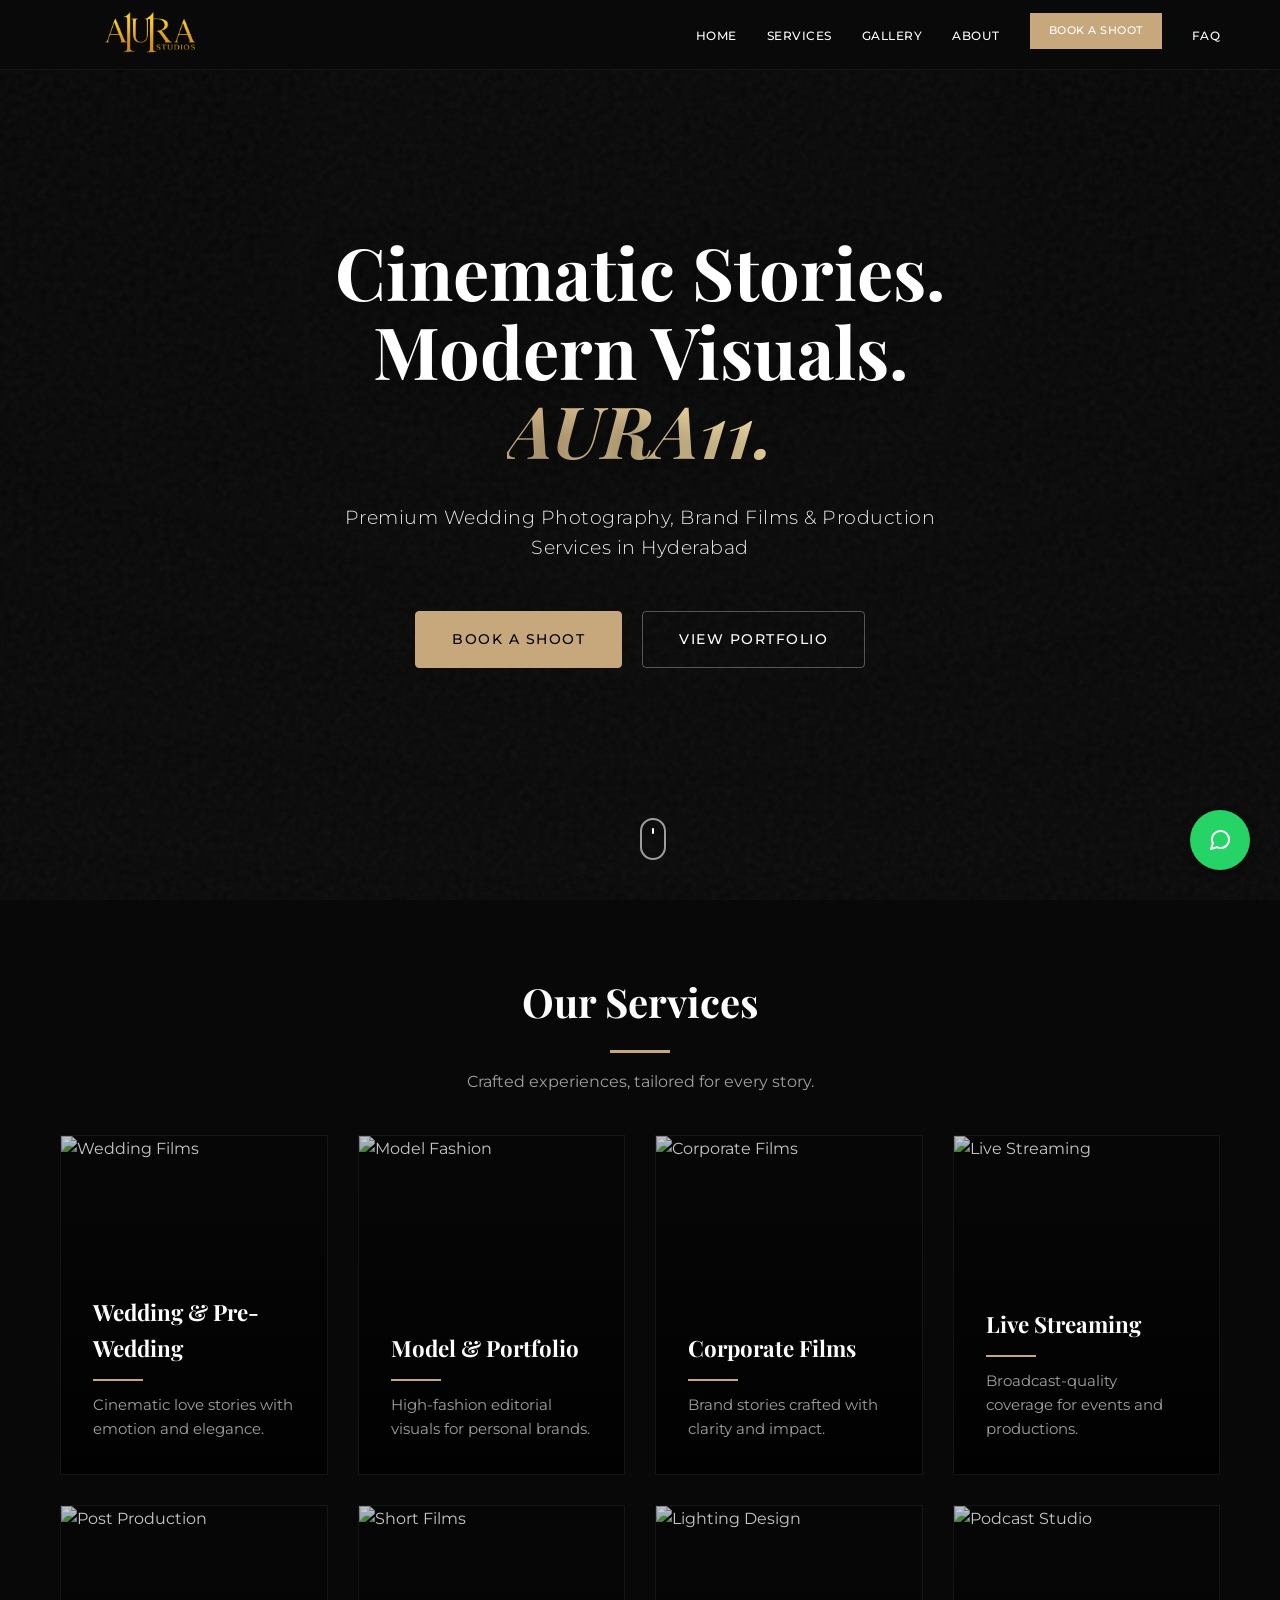
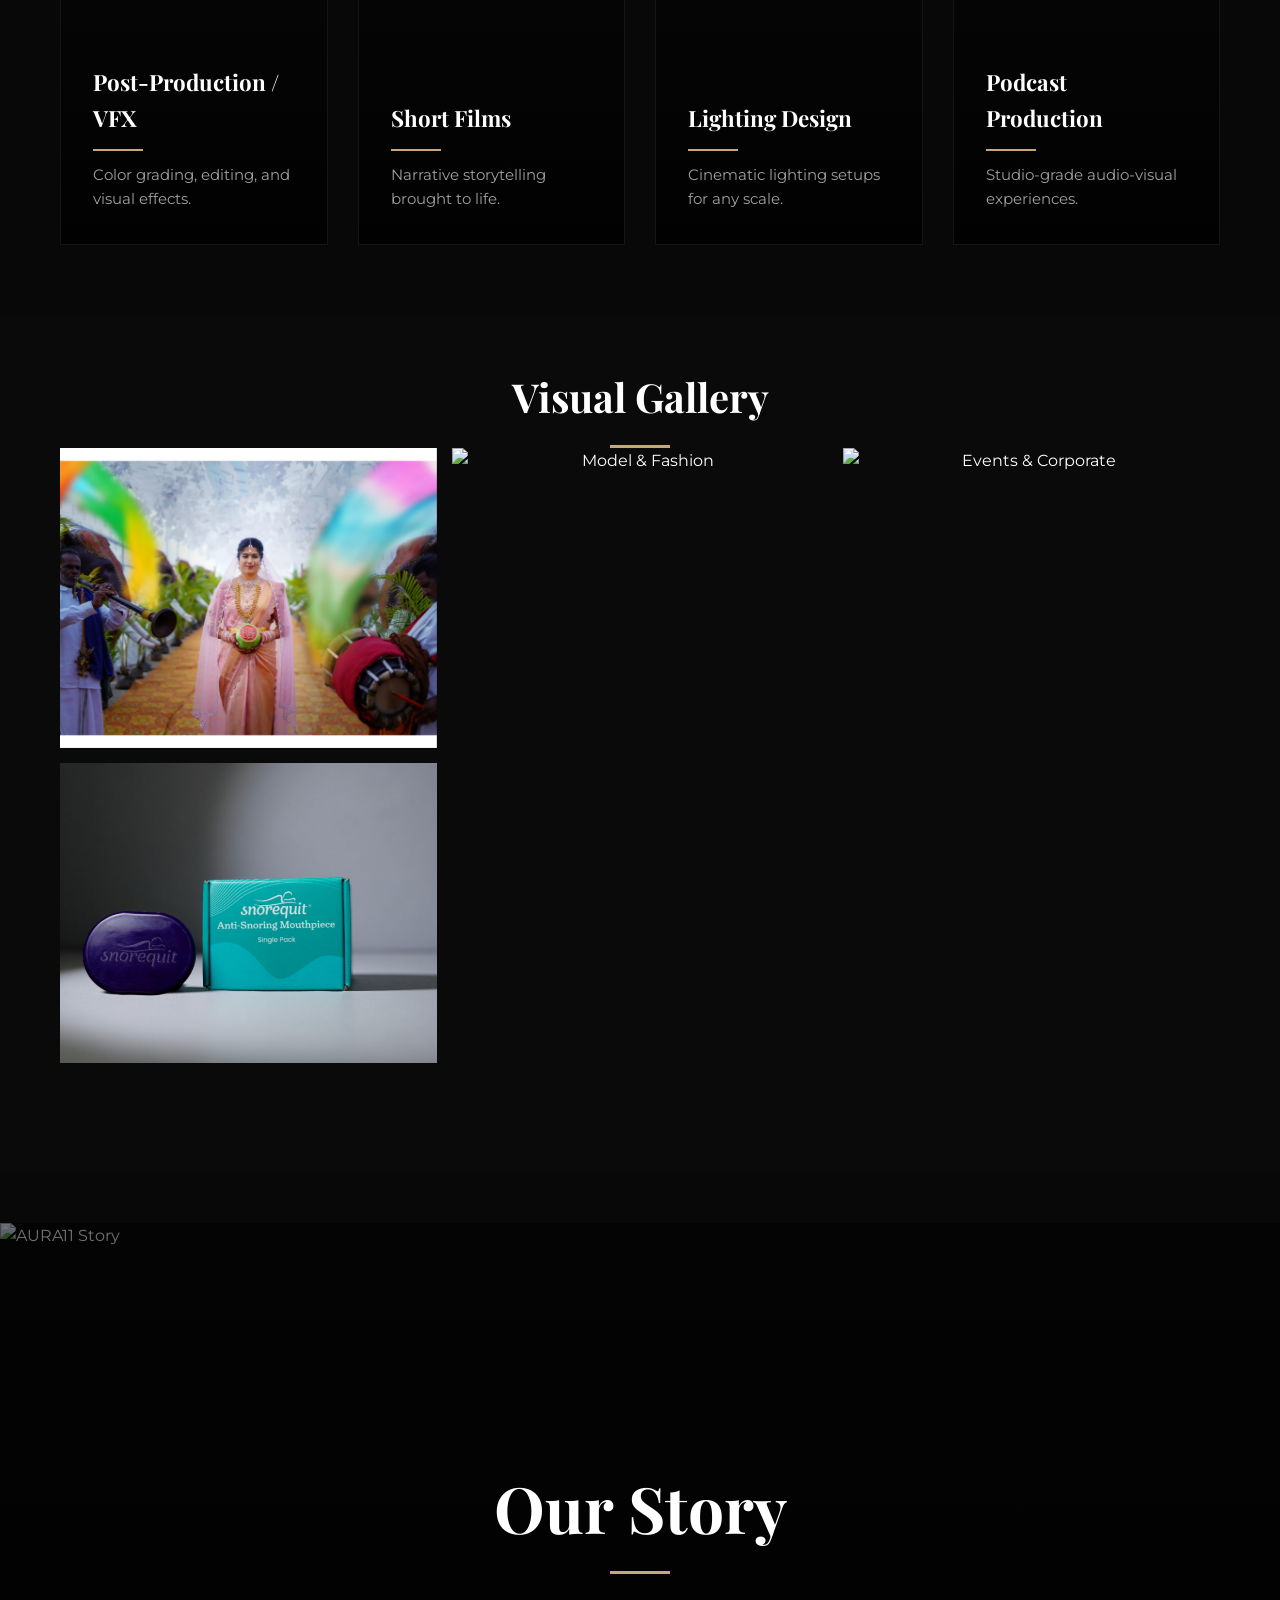
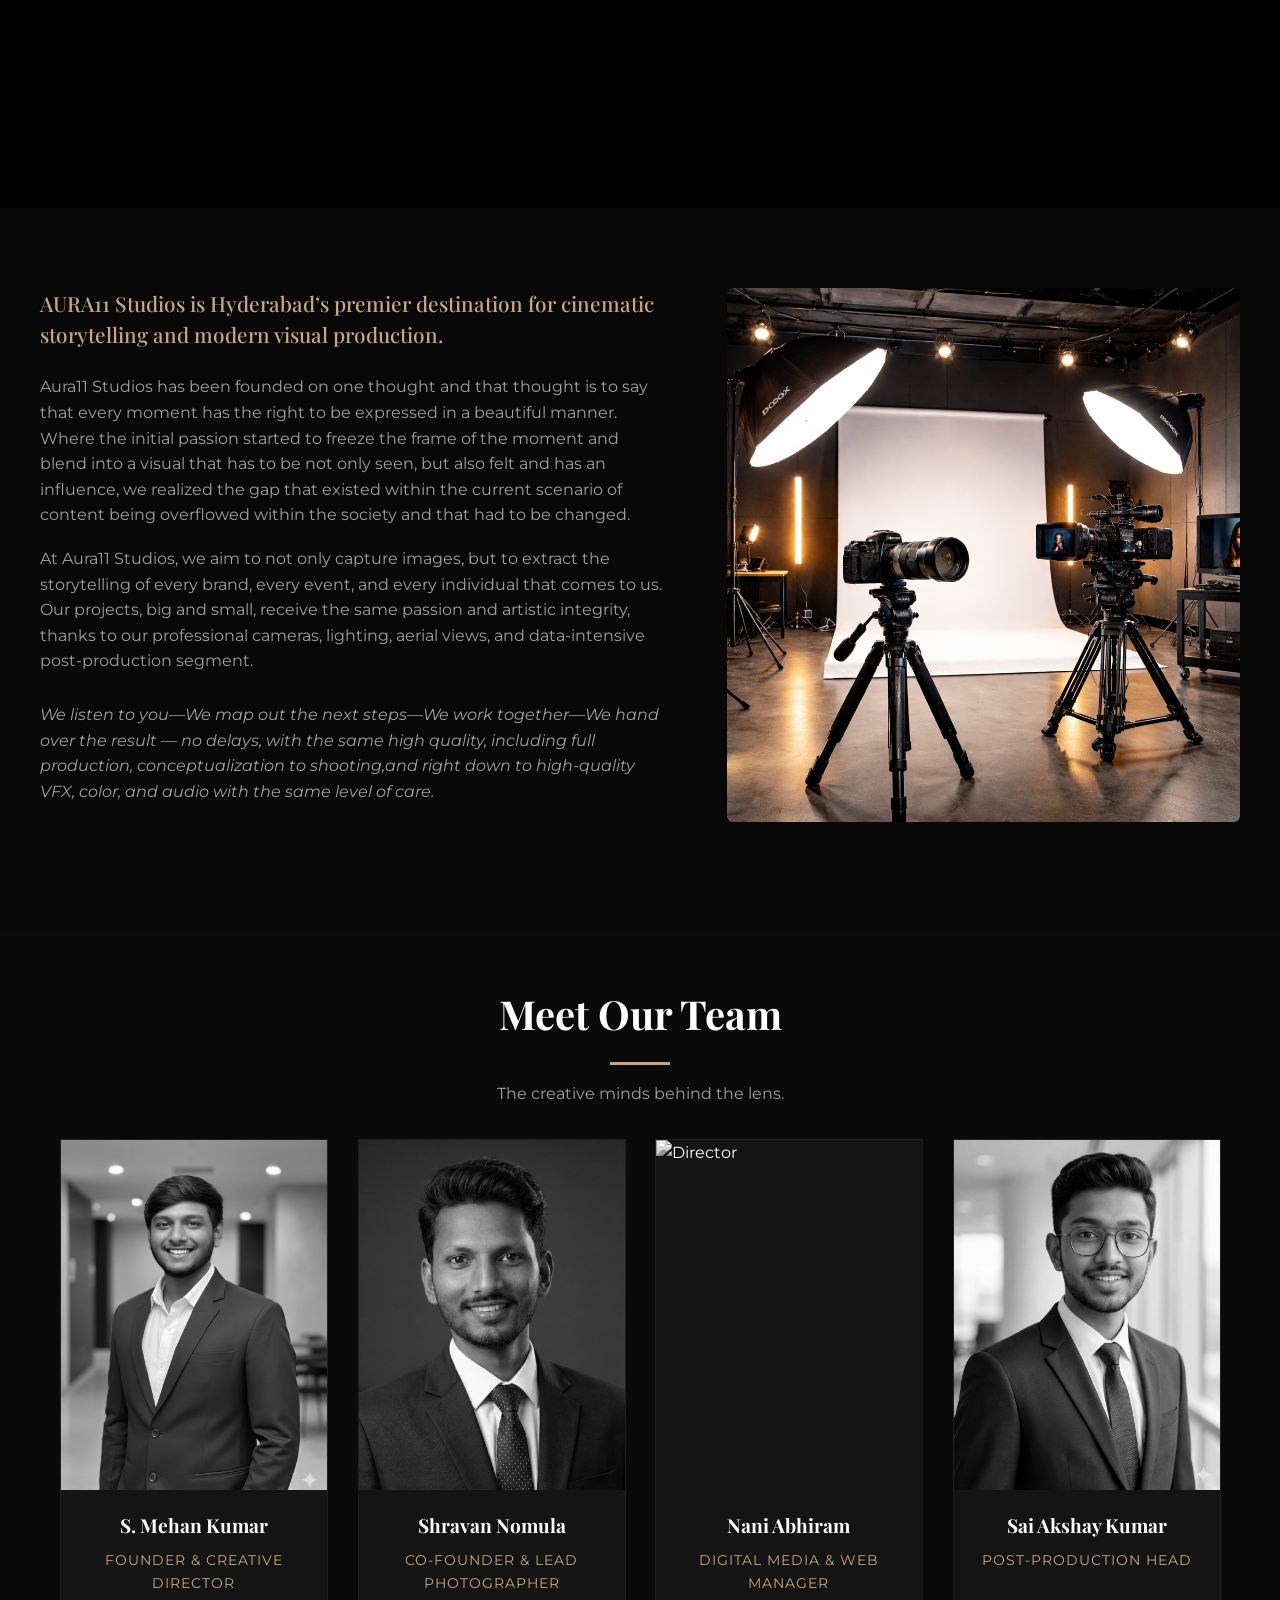
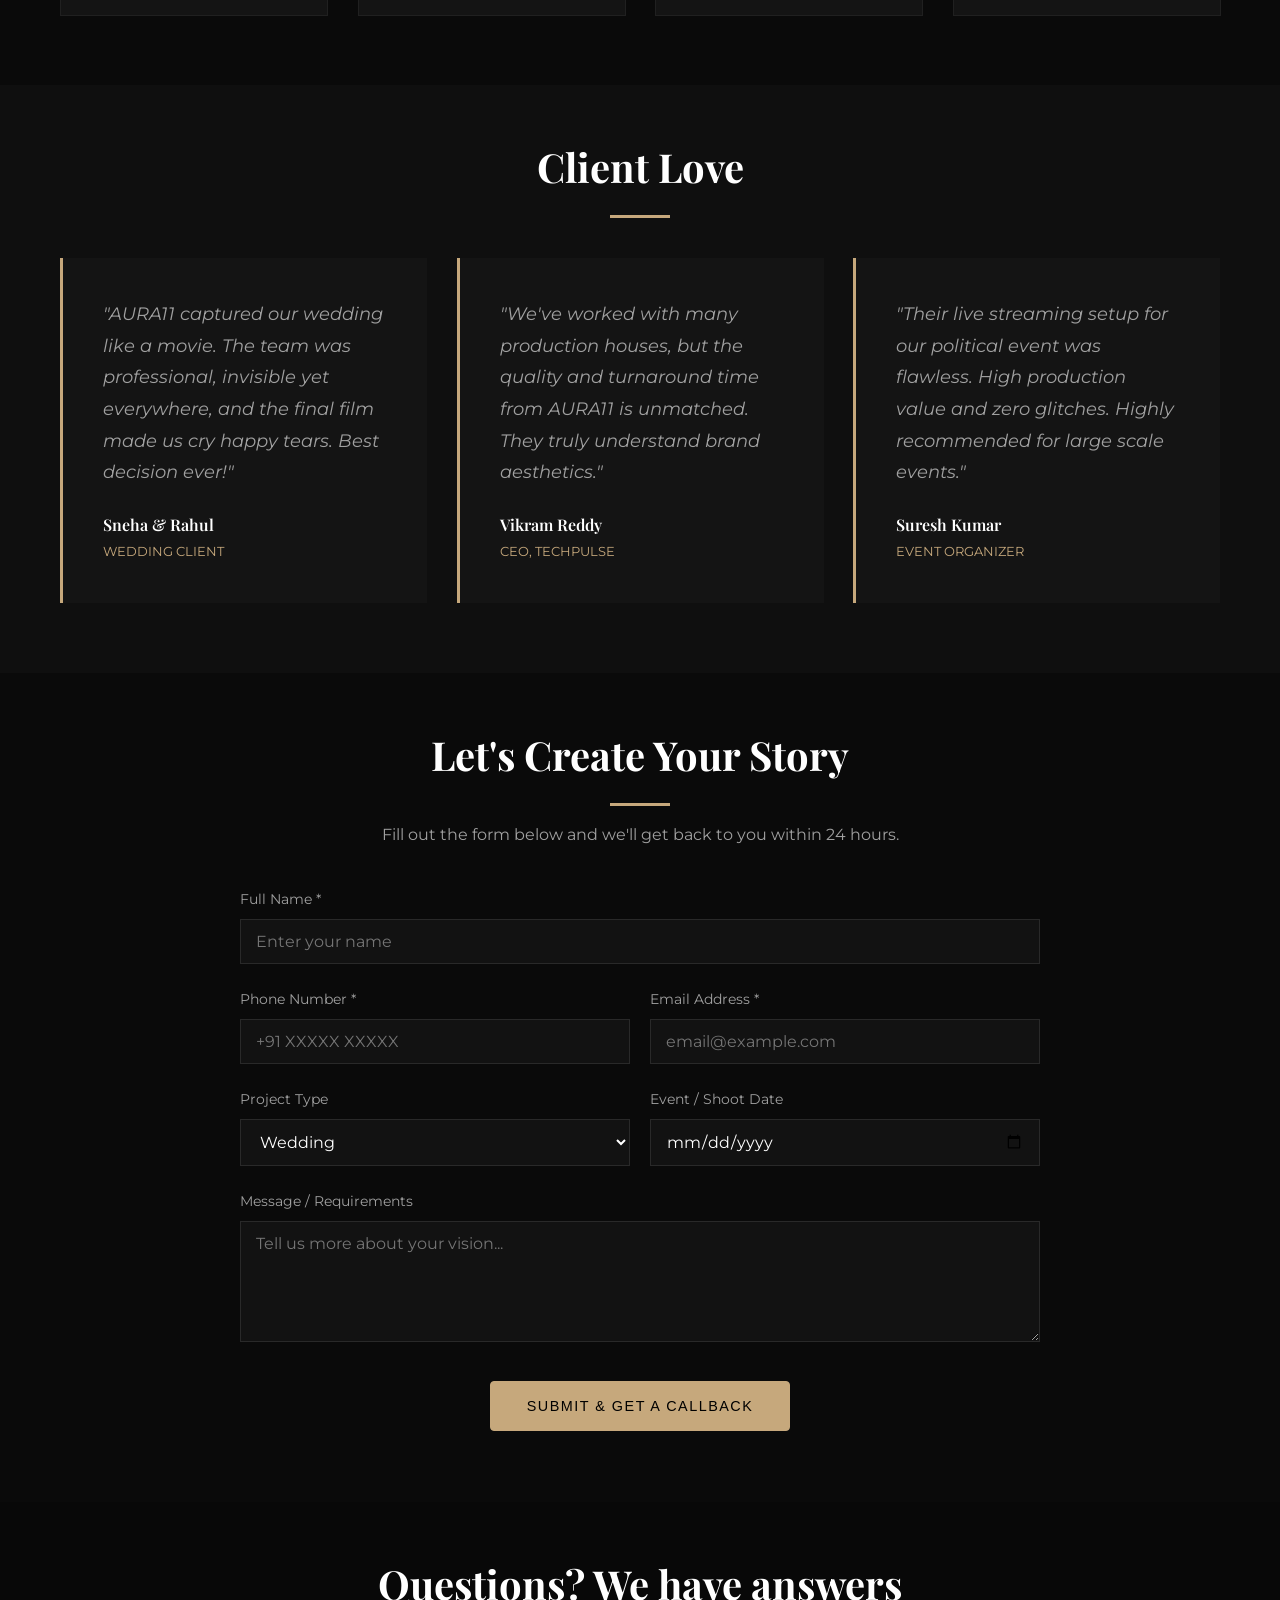
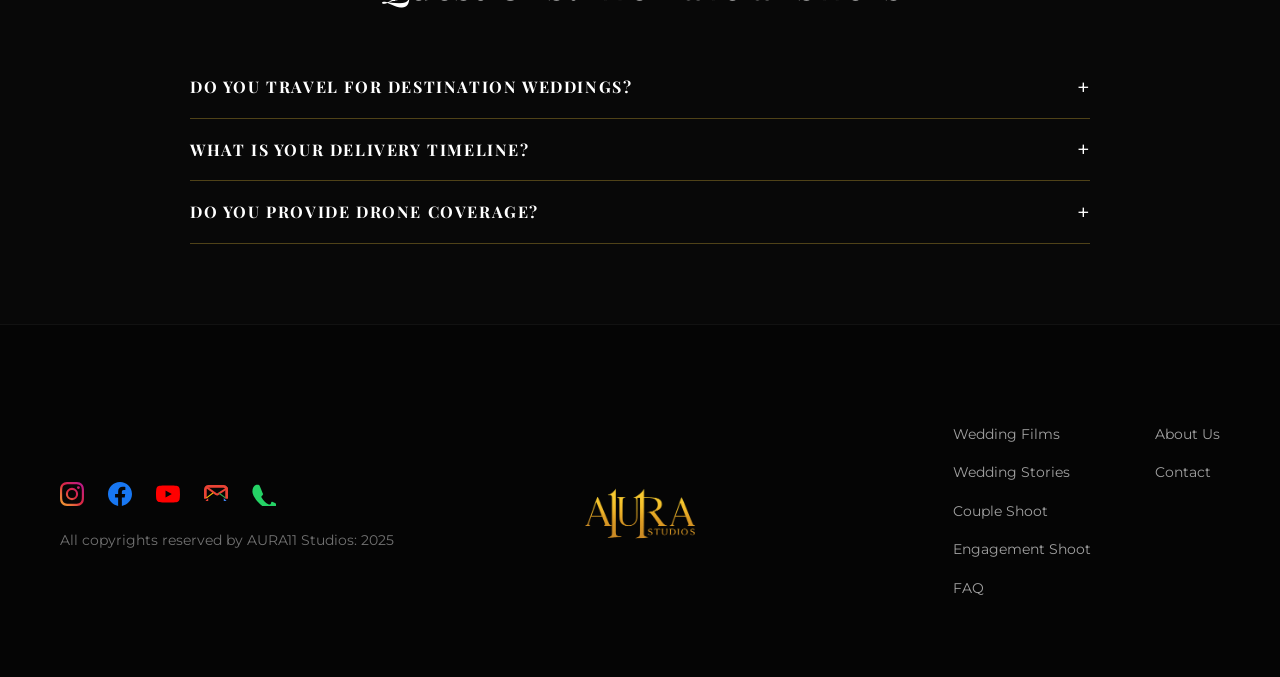
==== commit 43b67989: "Final cleanup: fixed duplicates, merge issues, Netlify-ready" ====
--- a/index.html
+++ b/index.html
@@ -1,657 +1,3 @@
-<<<<<<< HEAD
-<!DOCTYPE html>
-<html lang="en">
-
-<head>
-    <meta charset="UTF-8">
-    <meta name="viewport" content="width=device-width, initial-scale=1.0">
-    <title>AURA11 Studios | Cinematic Stories & Modern Visuals</title>
-    <meta name="description"
-        content="Premium photography and production studio in Hyderabad. Weddings, Brand Films, Podcasts, and Live Streaming.">
-
-    <!-- Fonts -->
-    <link rel="preconnect" href="https://fonts.googleapis.com">
-    <link rel="preconnect" href="https://fonts.gstatic.com" crossorigin>
-    <link
-        href="https://fonts.googleapis.com/css2?family=Montserrat:wght@300;400;500;600&family=Playfair+Display:ital,wght@0,400;0,600;0,700;1,400&display=swap"
-        rel="stylesheet">
-
-    <!-- CSS -->
-    <link rel="stylesheet" href="style.css">
-    <!-- Animations -->
-    <link rel="stylesheet" href="css/animations.css">
-</head>
-
-<body>
-
-    <!-- Header / Navigation -->
-    <header id="main-header">
-
-        <div class="container header-content">
-            <a href="#" class="logo">
-                <img src="images/aura_logo_gold.png" alt="AURA11 Studios">
-            </a>
-            <nav class="desktop-nav">
-                <ul>
-                    <li><a href="#home">Home</a></li>
-                    <li><a href="#services">Services</a></li>
-                    <li><a href="#gallery">Gallery</a></li>
-                    <li><a href="#about">About</a></li>
-                    <li><a href="#contact" class="btn btn-primary small">Book a Shoot</a></li>
-                    <li><a href="#FAQ">FAQ</a></li>
-                </ul>
-            </nav>
-            <div class="mobile-menu-toggle">
-                <span></span>
-                <span></span>
-                <span></span>
-            </div>
-        </div>
-        <!-- Mobile Menu Overlay -->
-        <div class="mobile-menu-overlay">
-            <nav class="mobile-nav">
-                <ul>
-                    <li><a href="#home">Home</a></li>
-                    <li><a href="#services">Services</a></li>
-                    <li><a href="#gallery">Gallery</a></li>
-                    <li><a href="#about">About</a></li>
-                    <li><a href="#contact">Book a Shoot</a></li>
-                    <li><a href="#FAQ">FAQ</a></li>
-                </ul>
-            </nav>
-        </div>
-    </header>
-
-    <!-- Hero Section (Cinematic Redesign) -->
-    <section id="hero">
-        <div class="hero-bg-wrapper">
-            <div class="hero-bg-image" style="background-image: url('images/01.jpg');"></div>
-        </div>
-        <div class="hero-overlay"></div>
-        <div class="hero-grain"></div>
-
-        <div class="hero-content">
-            <h1 class="animate-text delay-1">Cinematic Stories.<br>Modern Visuals.<br><span>AURA11.</span></h1>
-            <p class="animate-text delay-2">Premium Wedding Photography, Brand Films & Production Services in Hyderabad
-            </p>
-            <div class="cta-group animate-text delay-3">
-                <a href="#contact" class="btn btn-primary">Book a Shoot</a>
-                <a href="#gallery" class="btn btn-secondary">View Portfolio</a>
-            </div>
-        </div>
-
-        <!-- Scroll Indicator -->
-        <div class="scroll-indicator animate-text delay-4">
-            <div class="mouse">
-                <div class="wheel"></div>
-            </div>
-        </div>
-    </section>
-    <!-- Services Strip -->
-    <div class="hero-services-strip">
-        <div class="container">
-            <ul>
-                <li>Wedding & Pre-wedding</li>
-                <li>Model Shoots</li>
-                <li>YouTube & Podcast</li>
-                <li>Corporate Films</li>
-                <li>Live Streaming</li>
-            </ul>
-        </div>
-    </div>
-    </section>
-
-
-
-    <!-- Services Section -->
-    <section id="services" class="section services-visual">
-        <div class="container">
-            <div class="section-header">
-                <h2>Our Services</h2>
-                <div class="separator"></div>
-                <p class="section-intro">
-                    Crafted experiences, tailored for every story.
-                </p>
-            </div>
-
-            <div class="services-visual-grid full-grid">
-
-                <!-- 1. Wedding -->
-                <div class="service-visual-card">
-                    <img src="https://images.unsplash.com/photo-1606800052052-a08af7148866?q=80&w=2670&auto=format&fit=crop"
-                        alt="Wedding Films">
-                    <div class="service-overlay">
-                        <h3>Wedding & Pre-Wedding</h3>
-                        <span class="service-line"></span>
-                        <p>Cinematic love stories with emotion and elegance.</p>
-                    </div>
-                </div>
-
-                <!-- 2. Model -->
-                <div class="service-visual-card">
-                    <img src="https://images.unsplash.com/photo-1534528741775-53994a69daeb?q=80&w=2864&auto=format&fit=crop"
-                        alt="Model Fashion">
-                    <div class="service-overlay">
-                        <h3>Model & Portfolio</h3>
-                        <span class="service-line"></span>
-                        <p>High-fashion editorial visuals for personal brands.</p>
-                    </div>
-                </div>
-
-                <!-- 3. Corporate -->
-                <div class="service-visual-card">
-                    <img src="https://images.unsplash.com/photo-1497366216548-37526070297c?q=80&w=2669&auto=format&fit=crop"
-                        alt="Corporate Films">
-                    <div class="service-overlay">
-                        <h3>Corporate Films</h3>
-                        <span class="service-line"></span>
-                        <p>Brand stories crafted with clarity and impact.</p>
-                    </div>
-                </div>
-
-                <!-- 4. Live Streaming -->
-                <div class="service-visual-card">
-                    <img src="https://images.unsplash.com/photo-1524178232363-1fb2b075b655?q=80&w=2576&auto=format&fit=crop"
-                        alt="Live Streaming">
-                    <div class="service-overlay">
-                        <h3>Live Streaming</h3>
-                        <span class="service-line"></span>
-                        <p>Broadcast-quality coverage for events and productions.</p>
-                    </div>
-                </div>
-
-                <!-- 5. Post-Production -->
-                <div class="service-visual-card">
-                    <img src="https://images.unsplash.com/photo-1626814026160-2237a95fc5a0?q=80&w=2670&auto=format&fit=crop"
-                        alt="Post Production">
-                    <div class="service-overlay">
-                        <h3>Post-Production / VFX</h3>
-                        <span class="service-line"></span>
-                        <p>Color grading, editing, and visual effects.</p>
-                    </div>
-                </div>
-
-                <!-- 6. Short Films -->
-                <div class="service-visual-card">
-                    <img src="https://images.unsplash.com/photo-1485846234645-a62644f84728?q=80&w=2659&auto=format&fit=crop"
-                        alt="Short Films">
-                    <div class="service-overlay">
-                        <h3>Short Films</h3>
-                        <span class="service-line"></span>
-                        <p>Narrative storytelling brought to life.</p>
-                    </div>
-                </div>
-
-                <!-- 7. Lighting -->
-                <div class="service-visual-card">
-                    <img src="https://images.unsplash.com/photo-1510146758428-e5e4b17b8b6a?q=80&w=2670&auto=format&fit=crop"
-                        alt="Lighting Design">
-                    <div class="service-overlay">
-                        <h3>Lighting Design</h3>
-                        <span class="service-line"></span>
-                        <p>Cinematic lighting setups for any scale.</p>
-                    </div>
-                </div>
-
-                <!-- 8. Podcast -->
-                <div class="service-visual-card">
-                    <img src="https://images.unsplash.com/photo-1590602847861-f357a9332bbc?q=80&w=2670&auto=format&fit=crop"
-                        alt="Podcast Studio">
-                    <div class="service-overlay">
-                        <h3>Podcast Production</h3>
-                        <span class="service-line"></span>
-                        <p>Studio-grade audio-visual experiences.</p>
-                    </div>
-                </div>
-
-            </div>
-        </div>
-    </section>
-
-    <!-- Gallery Section -->
-    <section id="gallery" class="section">
-        <div class="container">
-            <div class="section-header">
-                <h2>Visual Gallery</h2>
-                <div class="separator"></div>
-
-                <!-- Gallery Overview Cards (Links to Categories) -->
-                <div class="gallery-grid">
-                    <!-- Category 1: Weddings -->
-                    <a href="gallery-weddings.html" class="gallery-item">
-                        <img src="images/images3/30.14.jpg" alt="Royal Weddings">
-                        <div class="gallery-overlay">
-                            <h3>Royal Weddings</h3>
-                            <p>View Gallery &rarr;</p>
-                        </div>
-                    </a>
-
-                    <!-- Category 2: Model / Fashion -->
-                    <a href="gallery-fashion.html" class="gallery-item">
-                        <img src="images/IMG_7227.JPG" alt="Model & Fashion">
-                        <div class="gallery-overlay">
-                            <h3>Model / Fashion</h3>
-                            <p>View Gallery &rarr;</p>
-                        </div>
-                    </a>
-
-                    <!-- Category 3: Events / Corporate -->
-                    <a href="gallery-events.html" class="gallery-item">
-                        <img src="https://images.unsplash.com/photo-1511578314322-379afb476865?q=80&w=2669&auto=format&fit=crop"
-                            alt="Events & Corporate">
-                        <div class="gallery-overlay">
-                            <h3>Events / Corporate</h3>
-                            <p>View Gallery &rarr;</p>
-                        </div>
-                    </a>
-
-                    <!-- Category 4: Brand / Products -->
-                    <a href="gallery-brand.html" class="gallery-item">
-                        <img src="images/WhatsApp Image 2025-12-22 at 7.58.10 PM.jpeg" alt="Brand & Products">
-                        <div class="gallery-overlay">
-                            <h3>Brand / Products</h3>
-                            <p>View Gallery &rarr;</p>
-                        </div>
-                    </a>
-                </div>
-            </div>
-    </section>
-
-    <!-- About Section -->
-    <section id="about" class="section about-section">
-
-        <!-- About Hero -->
-        <div class="about-hero">
-            <img src="https://images.unsplash.com/photo-1492691527719-9d1e07e534b4?q=80&w=2942&auto=format&fit=crop"
-                alt="AURA11 Story">
-            <div class="about-hero-overlay">
-                <h1>Our Story</h1>
-                <span class="separator"></span>
-            </div>
-        </div>
-
-        <!-- Story Content -->
-        <div class="container about-story">
-            <div class="about-grid">
-
-                <!-- LEFT: TEXT -->
-                <div class="about-text">
-
-                    <h2 class="lead-text">
-                        AURA11 Studios is Hyderabad’s premier destination for cinematic
-                        storytelling and modern visual production.
-                    </h2>
-
-                    <p>
-                        Aura11 Studios has been founded on one thought and that thought is to say
-                        that every moment has the right to be expressed in a beautiful manner.
-                        Where the initial passion started to freeze the frame of the moment and
-                        blend into a visual that has to be not only seen, but also felt and has an
-                        influence, we realized the gap that existed within the current scenario of
-                        content being overflowed within the society and that had to be changed.
-                    </p>
-
-                    <p>
-                        At Aura11 Studios, we aim to not only capture images, but to extract the
-                        storytelling of every brand, every event, and every individual that comes
-                        to us. Our projects, big and small, receive the same passion and artistic
-                        integrity, thanks to our professional cameras, lighting, aerial views, and
-                        data-intensive post-production segment.
-                    </p>
-
-                    <p class="about-steps">
-                        We listen to you—We map out the next steps—We work together—We hand over the result — no delays,
-                        with the same high quality,
-                        including full production, conceptualization to shooting,and right down to high-quality VFX,
-                        color, and audio with the same level of care.
-                    </p>
-
-                </div>
-
-                <!-- RIGHT: IMAGE -->
-                <div class="about-image">
-                    <img src="images/ChatGPT Image Dec 31, 2025, 12_58_12 PM (1).png" alt="Studio Setup">
-                </div>
-
-            </div>
-        </div>
-
-    </section>
-
-    <!-- Team Section -->
-    <section id="team" class="section team-section">
-        <div class="container">
-            <div class="section-header">
-                <h2>Meet Our Team</h2>
-                <div class="separator"></div>
-                <p class="section-intro">The creative minds behind the lens.</p>
-            </div>
-
-            <div class="team-grid">
-                <!-- Member 1 -->
-                <div class="team-card">
-                    <div class="team-img-wrapper">
-                        <img src="images/Mehan img.jpg" alt="Founder">
-                    </div>
-                    <div class="team-info">
-                        <h3>S. Mehan Kumar</h3>
-                        <p class="role">Founder & Creative Director</p>
-                    </div>
-                </div>
-                <!-- Member 2 -->
-                <div class="team-card">
-                    <div class="team-img-wrapper">
-                        <img src="images/shravan img.jpeg" alt="Co-Founder">
-                    </div>
-                    <div class="team-info">
-                        <h3>Shravan Nomula</h3>
-                        <p class="role">Co-Founder & Lead Photographer</p>
-                    </div>
-                </div>
-                <!-- Member 3 -->
-                <div class="team-card">
-                    <div class="team-img-wrapper">
-                        <img src="images/Nani Abhiram pic.png" alt="Director">
-                    </div>
-                    <div class="team-info">
-                        <h3>Nani Abhiram</h3>
-                        <p class="role">Digital Media & Web Manager</p>
-                    </div>
-                </div>
-                <!-- Member 4 -->
-                <div class="team-card">
-                    <div class="team-img-wrapper">
-                        <img src="images/Akshey img.jpeg" alt="Director">
-                    </div>
-                    <div class="team-info">
-                        <h3>Sai Akshay Kumar</h3>
-                        <p class="role">Post-Production Head</p>
-                    </div>
-                </div>
-            </div>
-        </div>
-    </section>
-
-    <!-- Testimonials Section -->
-    <section id="testimonials" class="section alt-bg">
-        <div class="container">
-            <div class="section-header">
-                <h2>Client Love</h2>
-                <div class="separator"></div>
-            </div>
-
-            <div class="testimonials-grid">
-                <div class="testimonial-card">
-                    <p class="quote">"AURA11 captured our wedding like a movie. The team was professional, invisible yet
-                        everywhere, and the final film made us cry happy tears. Best decision ever!"</p>
-                    <div class="client-info">
-                        <h4>Sneha & Rahul</h4>
-                        <span>Wedding Client</span>
-                    </div>
-                </div>
-                <div class="testimonial-card">
-                    <p class="quote">"We've worked with many production houses, but the quality and turnaround time from
-                        AURA11 is unmatched. They truly understand brand aesthetics."</p>
-                    <div class="client-info">
-                        <h4>Vikram Reddy</h4>
-                        <span>CEO, TechPulse</span>
-                    </div>
-                </div>
-                <div class="testimonial-card">
-                    <p class="quote">"Their live streaming setup for our political event was flawless. High production
-                        value and zero glitches. Highly recommended for large scale events."</p>
-                    <div class="client-info">
-                        <h4>Suresh Kumar</h4>
-                        <span>Event Organizer</span>
-                    </div>
-                </div>
-            </div>
-        </div>
-    </section>
-
-    <!-- Contact Section -->
-    <section id="contact" class="section contact-section">
-        <div class="container">
-            <div class="section-header">
-                <h2>Let's Create Your Story</h2>
-                <div class="separator"></div>
-                <p class="section-intro">Fill out the form below and we'll get back to you within 24 hours.</p>
-            </div>
-
-            <div class="contact-wrapper">
-                <form id="booking-form" class="contact-form" action="https://formsubmit.co/aura11studios@gmail.com"
-                    method="POST">
-                    <!-- FormSubmit Configuration -->
-                    <input type="hidden" name="_subject" value="New Callback Request – AURA11 Studios">
-                    <input type="hidden" name="_captcha" value="false">
-                    <input type="hidden" name="_template" value="table">
-                    <!-- Redirect back to the same page after submission -->
-                    <input type="hidden" name="_next" value="">
-                    <input type="hidden" name="_autoresponse"
-                        value="Thank you for contacting AURA11 Studios. We will get back to you within 24 hours.">
-
-                    <div class="form-group">
-                        <label for="name">Full Name *</label>
-                        <input type="text" id="name" name="full_name" required placeholder="Enter your name">
-                    </div>
-
-                    <div class="form-row">
-                        <div class="form-group">
-                            <label for="phone">Phone Number *</label>
-                            <input type="tel" id="phone" name="phone" required placeholder="+91 XXXXX XXXXX">
-                        </div>
-                        <div class="form-group">
-                            <label for="email">Email Address *</label>
-                            <input type="email" id="email" name="email" required placeholder="email@example.com">
-                        </div>
-                    </div>
-
-                    <div class="form-row">
-                        <div class="form-group">
-                            <label for="project-type">Project Type</label>
-                            <select id="project-type" name="project_type">
-                                <option value="Wedding">Wedding</option>
-                                <option value="Pre-Wedding">Pre-Wedding</option>
-                                <option value="Birthday">Birthday Event</option>
-                                <option value="Model Shoot">Model / Portfolio Shoot</option>
-                                <option value="Podcast">Podcast Production</option>
-                                <option value="Corporate">Corporate Event / Film</option>
-                                <option value="Brand">Brand Collaboration</option>
-                                <option value="Political">Political Event</option>
-                                <option value="Other">Other</option>
-                            </select>
-                        </div>
-                        <div class="form-group">
-                            <label for="date">Event / Shoot Date</label>
-                            <input type="date" id="date" name="event_date">
-                        </div>
-                    </div>
-
-                    <div class="form-group">
-                        <label for="message">Message / Requirements</label>
-                        <textarea id="message" name="message" rows="5"
-                            placeholder="Tell us more about your vision..."></textarea>
-                    </div>
-
-                    <div class="form-actions">
-                        <button type="submit" class="btn btn-primary">Submit & Get a Callback</button>
-                    </div>
-                </form>
-            </div>
-        </div>
-    </section>
-
-    <!-- FAQ Section -->
-    <section id="FAQ" class="section faq-section">
-        <div class="container">
-            <div class="section-header center">
-                <h2 class="title">Questions? <span class="gold-italic">We have answers</span></h2>
-            </div>
-
-            <div class="accordion-wrapper">
-                <div class="accordion-item">
-                    <div class="accordion-header">
-                        <h3>Do you travel for destination weddings?</h3>
-                        <span class="icon-plus">+</span>
-                    </div>
-                    <div class="accordion-content">
-                        <p>Yes, absolutely! We have covered weddings in over 50 destinations globally. We love to travel
-                            and capture love stories wherever they take us.</p>
-                    </div>
-                </div>
-
-                <div class="accordion-item">
-                    <div class="accordion-header">
-                        <h3>What is your delivery timeline?</h3>
-                        <span class="icon-plus">+</span>
-                    </div>
-                    <div class="accordion-content">
-                        <p>Our standard delivery time for photography is 4–6 weeks, and for cinematic films, it is 8–10
-                            weeks. We prioritize quality and perfection in every edit.</p>
-                    </div>
-                </div>
-
-                <div class="accordion-item">
-                    <div class="accordion-header">
-                        <h3>Do you provide drone coverage?</h3>
-                        <span class="icon-plus">+</span>
-                    </div>
-                    <div class="accordion-content">
-                        <p>Yes, we use advanced DJI drones including the Avata for FPV cinematic shots to give a unique
-                            aerial perspective to your wedding film.</p>
-                    </div>
-                </div>
-            </div>
-        </div>
-    </section>
-
-    <!-- Footer -->
-    <footer>
-        <div class="container footer-content-grid">
-            <!-- Left Column: Socials & Copyright -->
-            <div class="footer-left">
-                <div class="footer-socials">
-                    <!-- Instagram (Gradient) -->
-                    <a href="https://www.instagram.com/aura11_studios?igsh=eW1kbDA1bnYzZHl5" target="_blank"
-                        class="social-icon" aria-label="Instagram">
-                        <svg width="24" height="24" viewBox="0 0 24 24" fill="none" xmlns="http://www.w3.org/2000/svg">
-                            <defs>
-                                <linearGradient id="instaGrad" x1="2" y1="22" x2="22" y2="2"
-                                    gradientUnits="userSpaceOnUse">
-                                    <stop offset="0%" stop-color="#f09433" />
-                                    <stop offset="25%" stop-color="#e6683c" />
-                                    <stop offset="50%" stop-color="#dc2743" />
-                                    <stop offset="75%" stop-color="#cc2366" />
-                                    <stop offset="100%" stop-color="#bc1888" />
-                                </linearGradient>
-                            </defs>
-                            <path
-                                d="M12 2.163c3.204 0 3.584.012 4.85.07 3.252.148 4.771 1.691 4.919 4.919.058 1.265.069 1.645.069 4.849 0 3.205-.012 3.584-.069 4.849-.149 3.225-1.664 4.771-4.919 4.919-1.266.058-1.644.07-4.85.07-3.204 0-3.584-.012-4.849-.07-3.26-.149-4.771-1.699-4.919-4.92-.058-1.265-.07-1.644-.07-4.849 0-3.204.013-3.583.07-4.849.149-3.227 1.664-4.771 4.919-4.919 1.266-.057 1.645-.069 4.849-.069zM12 0C8.741 0 8.333.014 7.053.072 2.695.272.273 2.69.073 7.052.014 8.333 0 8.741 0 12c0 3.259.014 3.668.072 4.948.2 4.358 2.618 6.78 6.98 6.98C8.333 23.986 8.741 24 12 24c3.259 0 3.668-.014 4.948-.072 4.354-.2 6.782-2.618 6.979-6.98.059-1.28.073-1.689.073-4.948 0-3.259-.014-3.667-.072-4.947-.196-4.354-2.617-6.78-6.979-6.98C15.668.014 15.259 0 12 0zm0 5.838a6.162 6.162 0 100 12.324 6.162 6.162 0 000-12.324zM12 16a4 4 0 110-8 4 4 0 010 8zm6.406-11.845a1.44 1.44 0 100 2.881 1.44 1.44 0 000-2.881z"
-                                fill="url(#instaGrad)" />
-                        </svg>
-                    </a>
-                    <!-- Facebook (Blue) -->
-                    <a href="https://www.facebook.com" target="_blank" class="social-icon" aria-label="Facebook">
-                        <svg width="24" height="24" viewBox="0 0 24 24" fill="#1877F2"
-                            xmlns="http://www.w3.org/2000/svg">
-                            <path
-                                d="M24 12.073c0-6.627-5.373-12-12-12s-12 5.373-12 12c0 5.99 4.388 10.954 10.125 11.854v-8.385H7.078v-3.47h3.047V9.43c0-3.007 1.792-4.669 4.533-4.669 1.312 0 2.686.235 2.686.235v2.953H15.83c-1.491 0-1.956.925-1.956 1.874v2.25h3.328l-.532 3.47h-2.796v8.385C19.612 23.027 24 18.062 24 12.073z" />
-                        </svg>
-                    </a>
-                    <!-- YouTube (Red) -->
-                    <a href="https://m.youtube.com/%40aura11studios?utm_source=ig&utm_medium=social&utm_content=link_in_bio&fbclid=PAb21jcAOmHl9leHRuA2FlbQIxMQBzcnRjBmFwcF9pZA81NjcwNjczNDMzNTI0MjcAAac2LmgTBeD6J_kF42NB-i3twkEjoTlAcsrJGnurRRWcN-S6rHX7xO-UmB9KGQ_aem_i9UJezs02I7bTGSaFrAGGw"
-                        target="_blank" class="social-icon" aria-label="YouTube">
-                        <svg width="24" height="24" viewBox="0 0 24 24" fill="#FF0000"
-                            xmlns="http://www.w3.org/2000/svg">
-                            <path
-                                d="M23.498 6.186a3.016 3.016 0 00-2.122-2.136C19.505 3.545 12 3.545 12 3.545s-7.505 0-9.377.505A3.017 3.017 0 00.502 6.186C0 8.07 0 12 0 12s0 3.93.502 5.814a3.016 3.016 0 002.122 2.136c1.871.505 9.376.505 9.376.505s7.505 0 9.377-.505a3.015 3.015 0 002.122-2.136C24 15.93 24 12 24 12s0-3.93-.502-5.814zM9.545 15.568V8.432L15.818 12l-6.273 3.568z" />
-                        </svg>
-                    </a>
-                    <!-- Gmail (Google Colors) -->
-                    <a href="mailto:aura11studios@gmail.com" class="social-icon" aria-label="Email">
-                        <svg width="24" height="24" viewBox="0 0 24 24" fill="none" xmlns="http://www.w3.org/2000/svg">
-                            <path
-                                d="M19.5 3h-15C2.02 3 0 5.02 0 7.5v8.71c0 .32.22.58.53.58h1.66c.32 0 .53-.22.53-.53V7.5C2.72 6.54 3.5 5.72 4.5 5.72h15c.96 0 1.78.82 1.78 1.78v8.76c0 .31.22.53.53.53h1.66c.31 0 .53-.26.53-.58V7.5C24 5.02 21.98 3 19.5 3z"
-                                fill="#EA4335" />
-                            <path
-                                d="M11.51 13.06L2.3 6.35c-.47-.35-.55-1.02-.19-1.46.36-.44 1.05-.51 1.49-.15l9.42 6.85 9.38-6.19c.47-.31 1.1-.18 1.41.29.31.47.18 1.1-.29 1.41l-9.33 6.16c-.68.45-1.57.4-2.18-.2z"
-                                fill="#EA4335" />
-                            <path d="M3.23 15.99l6.39-4.8L8.68 10.5 1.5 15.99h1.73z" fill="#FBBC04" />
-                            <path d="M20.68 15.99l-6.26-4.52 1.05-.77 6.94 5.29h-1.73z" fill="#34A853" />
-                            <path d="M1.5 15.99V18c0 .55.45 1 1 1h1.72v-3.01l-2.72 3z" fill="#EA4335" />
-                            <path d="M22.5 15.99V18c0 .55-.45 1-1 1h-1.72v-3.01l2.72 3z" fill="#4285F4" />
-                        </svg>
-                    </a>
-                    <!-- Phone (Green) -->
-                    <a href="tel:+919849347208" class="social-icon" aria-label="Phone">
-                        <svg width="24" height="24" viewBox="0 0 24 24" fill="#25D366"
-                            xmlns="http://www.w3.org/2000/svg">
-                            <path
-                                d="M7.64 3.638c-.375-.85-1.087-.872-1.587-.887-.412-.013-.887-.013-1.362-.013-.475 0-1.25.175-1.9.875C2.138 4.313.4 5.963.4 9.325c0 3.363 2.45 6.613 2.8 7.075.337.463 4.8 7.338 11.625 10.288 4.525 1.95 5.45 1.563 6.425 1.463 1.087-.1 3.487-1.425 3.975-2.8.487-1.375.487-2.55.337-2.8-.15-.25-.55-.4-1.162-.713-.613-.312-3.626-1.787-4.188-2-.563-.2-1.013.063-1.188 1.038-.287 1.6-1.5 1.838-2.225 1.5-3.325-1.55-5.5-3.875-7.375-7.188-.413-.737.412-1.1.912-1.725.213-.262.438-.6.65-.95.225-.363.113-.688-.05-.9-.163-.213-1.425-3.438-1.938-4.713z" />
-                        </svg>
-                    </a>
-                </div>
-                <p class="copyright">All copyrights reserved by AURA11 Studios: 2025</p>
-            </div>
-
-            <!-- Center Column: Logo -->
-            <div class="footer-center">
-                <img src="images/aura_logo_gold.png" alt="AURA11 Studios" class="footer-logo">
-            </div>
-
-            <!-- Right Column: Links -->
-            <div class="footer-right">
-                <ul class="footer-links">
-                    <li><a href="#films">Wedding Films</a></li>
-                    <li><a href="#gallery">Wedding Stories</a></li>
-                    <li><a href="#services">Couple Shoot</a></li>
-                    <li><a href="#services">Engagement Shoot</a></li>
-                    <li><a href="#FAQ">FAQ</a></li>
-                </ul>
-                <ul class="footer-links">
-                    <li><a href="#about">About Us</a></li>
-                    <li><a href="#contact">Contact</a></li>
-                </ul>
-            </div>
-        </div>
-    </footer>
-
-    <!-- WhatsApp Float -->
-    <a href="https://wa.me/919963283281?text=Hi%20Aura11%20Studios%2C%20I%20would%20like%20to%20book%20a%20shoot."
-        class="whatsapp-float" target="_blank" aria-label="Chat with Aura11 Studios on WhatsApp">
-        <svg viewBox="0 0 24 24" width="24" height="24" stroke="currentColor" stroke-width="2" fill="none"
-            stroke-linecap="round" stroke-linejoin="round">
-            <path d="M21 11.5a8.38 8.38 0 0 1-.9 3.8 8.5 8.5 0 0 1-7.6 4.7 
-             8.38 8.38 0 0 1-3.8-.9L3 21l1.9-5.7a8.38 8.38 0 0 1-.9-3.8 
-             8.5 8.5 0 0 1 4.7-7.6 8.38 8.38 0 0 1 3.8-.9h.5a8.48 
-             8.48 0 0 1 8 8v.5z" />
-        </svg>
-    </a>
-
-    <!-- Lightbox Modal -->
-    <div id="lightbox" class="lightbox">
-        <span class="lightbox-close">&times;</span>
-        <img class="lightbox-content" id="lightbox-img">
-        <div class="lightbox-caption"></div>
-    </div>
-
-    <!-- Video Modal -->
-    <div id="video-modal" class="video-modal">
-        <div class="video-modal-content">
-            <span class="video-modal-close">&times;</span>
-            <div class="video-container">
-                <iframe id="video-frame" width="100%" height="100%" src="" frameborder="0"
-                    allow="autoplay; encrypted-media" allowfullscreen></iframe>
-            </div>
-        </div>
-    </div>
-
-    <!-- JS -->
-    <script src="main.js"></script>
-    <script defer src="js/animations.js"></script>
-</body>
-
-=======
 <!DOCTYPE html>
 <html lang="en">
 
@@ -1304,5 +650,4 @@
     <script defer src="js/animations.js"></script>
 </body>
 
->>>>>>> 3b726a6 (Initial website upload from Anti-Gravity)
 </html>
--- a/style.css
+++ b/style.css
@@ -1,1540 +1,3 @@
-<<<<<<< HEAD
-:root {
-    /* Colors */
-    --bg-dark: #0a0a0a;
-    --bg-card: #141414;
-    --bg-light: #ffffff;
-    --text-primary: #ffffff;
-    --text-secondary: #a0a0a0;
-    --text-dark: #1a1a1a;
-    --accent-gold: #c6a87c;
-    --accent-gold-hover: #b0936a;
-    /* Typography */
-    --font-heading: 'Playfair Display', serif;
-    --font-body: 'Montserrat', sans-serif;
-    /* Spacing */
-    --spacing-container: 1200px;
-    --spacing-section: 6rem;
-}
-
-* {
-    margin: 0;
-    padding: 0;
-    box-sizing: border-box;
-}
-
-html {
-    scroll-behavior: smooth;
-    scroll-padding-top: 150px;
-    /* Offset for fixed header */
-}
-
-body {
-    font-family: var(--font-body);
-    background-color: var(--bg-dark);
-    color: var(--text-primary);
-    line-height: 1.6;
-    overflow-x: hidden;
-}
-
-h1,
-h2,
-h3,
-h4,
-h5,
-h6 {
-    font-family: var(--font-heading);
-    color: var(--text-primary);
-}
-
-a {
-    text-decoration: none;
-    color: inherit;
-    transition: all 0.3s ease;
-}
-
-ul {
-    list-style: none;
-}
-
-img {
-    max-width: 100%;
-    display: block;
-}
-
-/* Utilities */
-.container {
-    max-width: var(--spacing-container);
-    margin: 0 auto;
-    padding: 0 20px;
-}
-
-.section {
-    padding: 70px 0;
-}
-
-.section+.section {
-    padding-top: 50px;
-}
-
-.alt-bg {
-    background-color: #0f0f0f;
-}
-
-.section-header {
-    text-align: center;
-    margin-bottom: 2.5rem;
-}
-
-.section-header h2 {
-    font-size: 2.5rem;
-    margin-bottom: 1rem;
-    margin-top: 0;
-}
-
-.section-header.text-left {
-    text-align: left;
-}
-
-.section-header .separator.left {
-    margin: 0;
-}
-
-.section-intro {
-    color: var(--text-secondary);
-    margin-top: 1rem;
-    max-width: 600px;
-    margin-left: auto;
-    margin-right: auto;
-}
-
-.separator {
-    width: 60px;
-    height: 3px;
-    background-color: var(--accent-gold);
-    margin: 0 auto;
-}
-
-/* Buttons */
-.btn {
-    display: inline-block;
-    padding: 14px 32px;
-    font-size: 0.9rem;
-    font-weight: 500;
-    text-transform: uppercase;
-    letter-spacing: 1px;
-    cursor: pointer;
-    border: 1px solid transparent;
-    transition: all 0.3s ease;
-}
-
-.btn-primary {
-    background-color: var(--accent-gold);
-    color: var(--bg-dark);
-}
-
-.btn-primary:hover {
-    background-color: var(--accent-gold-hover);
-}
-
-.btn-secondary {
-    border-color: var(--text-primary);
-    color: var(--text-primary);
-    background: transparent;
-}
-
-.btn-secondary:hover {
-    background-color: var(--text-primary);
-    color: var(--bg-dark);
-}
-
-.btn.small {
-    padding: 10px 20px;
-    font-size: 0.8rem;
-}
-
-.btn-text {
-    background: none;
-    border: none;
-    color: var(--accent-gold);
-    font-weight: 600;
-    cursor: pointer;
-    text-transform: uppercase;
-    font-size: 0.8rem;
-    padding: 0;
-}
-
-.btn-text:hover {
-    color: var(--text-primary);
-}
-
-/* Header */
-.mobile-menu-overlay {
-    display: none;
-}
-
-#main-header {
-    position: fixed;
-    top: 0;
-    left: 0;
-    width: 100%;
-    z-index: 1000;
-    padding: 10px 0;
-    /* Compact padding */
-    background: rgba(10, 10, 10, 0.95);
-    backdrop-filter: blur(10px);
-    border-bottom: 1px solid rgba(255, 255, 255, 0.05);
-    height: 70px;
-    /* Fixed compact height */
-    display: flex;
-    align-items: center;
-}
-
-.header-content {
-    display: flex;
-    justify-content: space-between;
-    align-items: center;
-    width: 100%;
-    height: 100%;
-}
-
-.logo {
-    display: flex;
-    align-items: center;
-    position: relative;
-    height: 100%;
-    width: 200px;
-    /* Reserve width for layout */
-}
-
-.logo img {
-    /* Large visual size, decoupled from layout height */
-    height: 120px;
-    width: auto;
-    position: absolute;
-    top: 50%;
-    left: 0;
-    transform: translateY(-50%);
-    transition: height 0.3s ease;
-}
-
-@media (max-width: 768px) {
-    .logo img {
-        height: 80px !important;
-        /* Smaller but still bold on mobile */
-    }
-}
-
-.desktop-nav ul {
-    display: flex;
-    align-items: center;
-    gap: 30px;
-}
-
-.desktop-nav a {
-    font-size: 0.75rem;
-    text-transform: uppercase;
-    letter-spacing: 0.5px;
-    font-weight: 500;
-    position: relative;
-    padding-bottom: 3px;
-    color: var(--text-primary);
-}
-
-.desktop-nav a:hover {
-    color: var(--accent-gold);
-}
-
-.desktop-nav a::after {
-    content: '';
-    position: absolute;
-    bottom: 0;
-    left: 0;
-    width: 0;
-    height: 1px;
-    background-color: var(--accent-gold);
-    transition: width 0.3s ease;
-}
-
-.desktop-nav a.active::after {
-    width: 100%;
-}
-
-
-.desktop-nav a.active {
-    color: var(--accent-gold);
-}
-
-/* Compact Button for Header */
-.btn.small {
-    padding: 8px 18px;
-    font-size: 0.7rem;
-    letter-spacing: 0.5px;
-    border-radius: 0;
-    border: 1px solid var(--accent-gold);
-}
-
-/* Hero Section */
-/* Hero Section (Cinematic Redesign) */
-/* Hero Section (Cinematic Redesign) */
-#hero {
-    position: relative;
-    height: 100vh;
-    height: 100dvh;
-    /* Mobile friendly */
-    width: 100%;
-    display: flex;
-    justify-content: center;
-    align-items: center;
-    text-align: center;
-    overflow: hidden;
-    /* Clips the zooming image */
-}
-
-/* Background Wrapper (For Parallax/Zoom) */
-.hero-bg-wrapper {
-    position: absolute;
-    top: 0;
-    left: 0;
-    width: 100%;
-    height: 100%;
-    z-index: -2;
-}
-
-.hero-bg-image {
-    width: 100%;
-    height: 100%;
-    background-size: cover;
-    background-position: center;
-    /* Ken Burns Effect */
-    animation: kenBurns 20s infinite alternate ease-in-out;
-    transform-origin: center center;
-    will-change: transform;
-}
-
-/* Ken Burns Keyframes */
-@keyframes kenBurns {
-    0% {
-        transform: scale(1);
-    }
-
-    100% {
-        transform: scale(1.25);
-    }
-}
-
-/* Cinematic Overlays */
-.hero-overlay {
-    position: absolute;
-    top: 0;
-    left: 0;
-    width: 100%;
-    height: 100%;
-    background: linear-gradient(to bottom,
-            rgba(10, 10, 10, 0.3) 0%,
-            rgba(10, 10, 10, 0.4) 50%,
-            rgba(10, 10, 10, 0.9) 100%),
-        radial-gradient(circle at center, transparent 0%, rgba(0, 0, 0, 0.4) 100%);
-    z-index: -1;
-}
-
-/* Film Grain Texture */
-.hero-grain {
-    position: absolute;
-    top: 0;
-    left: 0;
-    width: 100%;
-    height: 100%;
-    pointer-events: none;
-    z-index: -1;
-    opacity: 0.05;
-    background-image: url("data:image/svg+xml,%3Csvg viewBox='0 0 200 200' xmlns='http://www.w3.org/2000/svg'%3E%3Cfilter id='noiseFilter'%3E%3CfeTurbulence type='fractalNoise' baseFrequency='0.65' numOctaves='3' stitchTiles='stitch'/%3E%3C/filter%3E%3Crect width='100%25' height='100%25' filter='url(%23noiseFilter)'/%3E%3C/svg%3E");
-}
-
-/* Content Styling */
-.hero-content {
-    position: relative;
-    z-index: 2;
-    padding: 0 20px;
-    max-width: 900px;
-}
-
-.hero-content h1 {
-    font-size: 4.5rem;
-    font-weight: 700;
-    line-height: 1.1;
-    margin-bottom: 2rem;
-    text-shadow: 0 10px 30px rgba(0, 0, 0, 0.5);
-    color: #fff;
-}
-
-.hero-content h1 span {
-    color: var(--accent-gold);
-    font-style: italic;
-    background: linear-gradient(45deg, #c6a87c, #f1dca7, #c6a87c);
-    -webkit-background-clip: text;
-    background-clip: text;
-    -webkit-text-fill-color: transparent;
-    background-size: 200% auto;
-    animation: shine 4s linear infinite;
-}
-
-.hero-content p {
-    font-size: 1.2rem;
-    color: rgba(255, 255, 255, 0.9);
-    margin-bottom: 3rem;
-    max-width: 600px;
-    margin-left: auto;
-    margin-right: auto;
-    font-weight: 300;
-    letter-spacing: 0.5px;
-}
-
-/* Entrance Animations */
-.animate-text {
-    opacity: 0;
-    transform: translateY(30px);
-    animation: fadeInUp 1s cubic-bezier(0.2, 0.8, 0.2, 1) forwards;
-}
-
-.delay-1 {
-    animation-delay: 0.5s;
-}
-
-.delay-2 {
-    animation-delay: 0.8s;
-}
-
-.delay-3 {
-    animation-delay: 1.1s;
-}
-
-.delay-4 {
-    animation-delay: 1.5s;
-}
-
-@keyframes fadeInUp {
-    to {
-        opacity: 1;
-        transform: translateY(0);
-    }
-}
-
-@keyframes shine {
-    to {
-        background-position: 200% center;
-    }
-}
-
-/* CTA Buttons */
-.cta-group {
-    display: flex;
-    gap: 20px;
-    justify-content: center;
-}
-
-.btn {
-    padding: 16px 36px;
-    border-radius: 4px;
-    font-size: 0.9rem;
-    font-weight: 500;
-    text-transform: uppercase;
-    letter-spacing: 1.5px;
-    transition: all 0.4s cubic-bezier(0.2, 0.8, 0.2, 1);
-    position: relative;
-    overflow: hidden;
-}
-
-.btn-primary {
-    background-color: var(--accent-gold);
-    color: #000;
-    border: 1px solid var(--accent-gold);
-}
-
-.btn-primary:hover {
-    background-color: var(--accent-gold-hover);
-    transform: translateY(-3px) scale(1.02);
-    box-shadow: 0 10px 20px rgba(198, 168, 124, 0.3);
-}
-
-.btn-secondary {
-    background-color: transparent;
-    color: #fff;
-    border: 1px solid rgba(255, 255, 255, 0.3);
-    backdrop-filter: blur(5px);
-}
-
-.btn-secondary:hover {
-    background-color: rgba(255, 255, 255, 0.1);
-    border-color: #fff;
-    transform: translateY(-3px);
-}
-
-/* Scroll Indicator */
-.scroll-indicator {
-    position: absolute;
-    bottom: 40px;
-    left: 50%;
-    transform: translateX(-50%);
-    opacity: 0.7;
-}
-
-.mouse {
-    width: 26px;
-    height: 42px;
-    border: 2px solid rgba(255, 255, 255, 0.6);
-    border-radius: 20px;
-    position: relative;
-}
-
-.wheel {
-    width: 2px;
-    height: 6px;
-    background: #fff;
-    position: absolute;
-    top: 8px;
-    left: 50%;
-    transform: translateX(-50%);
-    border-radius: 2px;
-    animation: scroll 2s infinite;
-}
-
-@keyframes scroll {
-    0% {
-        opacity: 1;
-        top: 8px;
-    }
-
-    100% {
-        opacity: 0;
-        top: 24px;
-    }
-}
-
-/* Hide Services Strip if no longer in HTML */
-.hero-services-strip {
-    display: none;
-}
-
-
-
-/* About Section */
-.about-wrapper {
-    display: flex;
-    align-items: center;
-    gap: 4rem;
-}
-
-.about-text {
-    flex: 1;
-}
-
-.about-text .lead-text {
-    font-size: 1.2rem;
-    color: var(--text-primary);
-    margin-bottom: 1.5rem;
-    font-weight: 500;
-}
-
-.about-text p {
-    color: var(--text-secondary);
-    margin-bottom: 1.5rem;
-}
-
-.about-media {
-    flex: 1;
-}
-
-.image-stack {
-    position: relative;
-    height: 400px;
-}
-
-.image-stack img {
-    position: absolute;
-    border-radius: 4px;
-    object-fit: cover;
-    box-shadow: 0 20px 40px rgba(0, 0, 0, 0.4);
-}
-
-.img-back {
-    width: 80%;
-    height: 100%;
-    top: 0;
-    right: 0;
-    opacity: 0.6;
-    border: 1px solid var(--text-secondary);
-}
-
-.img-front {
-    width: 60%;
-    height: 70%;
-    bottom: -20px;
-    left: 0;
-    border: 2px solid var(--accent-gold);
-    z-index: 1;
-}
-
-.stats-grid {
-    display: flex;
-    gap: 2rem;
-    margin-top: 2rem;
-    padding-top: 2rem;
-    border-top: 1px solid rgba(255, 255, 255, 0.1);
-}
-
-.stat-item {
-    display: flex;
-    flex-direction: column;
-}
-
-.stat-number {
-    font-family: var(--font-heading);
-    font-size: 2rem;
-    color: var(--accent-gold);
-    font-weight: 700;
-}
-
-.stat-label {
-    font-size: 0.8rem;
-    text-transform: uppercase;
-    color: var(--text-secondary);
-}
-
-/* Services Section */
-.services-grid {
-    display: grid;
-    grid-template-columns: repeat(auto-fit, minmax(250px, 1fr));
-    gap: 30px;
-}
-
-.service-card {
-    background: var(--bg-card);
-    padding: 40px 30px;
-    border: 1px solid rgba(255, 255, 255, 0.05);
-    transition: all 0.3s ease;
-    cursor: default;
-}
-
-.service-card:hover {
-    transform: translateY(-5px);
-    border-color: var(--accent-gold);
-    background: #1a1a1a;
-}
-
-.service-icon {
-    font-size: 2.5rem;
-    margin-bottom: 1.5rem;
-    color: var(--accent-gold);
-}
-
-.service-card h3 {
-    font-size: 1.2rem;
-    margin-bottom: 1rem;
-    font-weight: 600;
-}
-
-.service-card p {
-    color: var(--text-secondary);
-    font-size: 0.95rem;
-}
-
-/* Gallery Section */
-.gallery-filters {
-    display: flex;
-    justify-content: center;
-    flex-wrap: wrap;
-    gap: 15px;
-    margin-top: 2rem;
-}
-
-.filter-btn {
-    background: transparent;
-    border: 1px solid rgba(255, 255, 255, 0.2);
-    color: var(--text-secondary);
-    padding: 8px 20px;
-    text-transform: uppercase;
-    font-size: 0.8rem;
-    cursor: pointer;
-    transition: all 0.3s ease;
-}
-
-.filter-btn.active,
-.filter-btn:hover {
-    border-color: var(--accent-gold);
-    color: var(--accent-gold);
-}
-
-.gallery-grid {
-    display: grid;
-    grid-template-columns: repeat(auto-fill, minmax(300px, 1fr));
-    gap: 15px;
-}
-
-.gallery-item {
-    position: relative;
-    width: 100%;
-    height: 300px;
-    overflow: hidden;
-    cursor: pointer;
-}
-
-.gallery-item img {
-    width: 100%;
-    height: 100%;
-    object-fit: cover;
-    transition: transform 0.5s ease;
-}
-
-.gallery-item:hover img {
-    transform: scale(1.1);
-}
-
-.gallery-overlay {
-    position: absolute;
-    top: 0;
-    left: 0;
-    width: 100%;
-    height: 100%;
-    background: rgba(0, 0, 0, 0.7);
-    display: flex;
-    flex-direction: column;
-    justify-content: center;
-    align-items: center;
-    opacity: 0;
-    transition: opacity 0.3s ease;
-}
-
-.gallery-item:hover .gallery-overlay {
-    opacity: 1;
-}
-
-.gallery-overlay h3 {
-    font-size: 1.2rem;
-    margin-bottom: 0.5rem;
-}
-
-.gallery-overlay p {
-    color: var(--accent-gold);
-    font-size: 0.9rem;
-    text-transform: uppercase;
-}
-
-.gallery-item.hidden {
-    display: none;
-}
-
-/* Team Section */
-.team-grid {
-    display: grid;
-    grid-template-columns: repeat(auto-fit, minmax(250px, 1fr));
-    gap: 30px;
-}
-
-.team-card {
-    background: var(--bg-card);
-    overflow: hidden;
-    position: relative;
-    border: 1px solid rgba(255, 255, 255, 0.05);
-    transition: transform 0.4s ease, box-shadow 0.4s ease;
-}
-
-.team-card:hover {
-    transform: translateY(-10px);
-    box-shadow: 0 10px 20px rgba(0, 0, 0, 0.5);
-    border-color: var(--accent-gold);
-}
-
-.team-img-wrapper {
-    width: 100%;
-    height: 350px;
-    overflow: hidden;
-}
-
-.team-img-wrapper img {
-    width: 100%;
-    height: 100%;
-    object-fit: cover;
-    transition: transform 0.8s cubic-bezier(0.25, 1, 0.5, 1);
-    filter: grayscale(100%);
-}
-
-.team-card:hover .team-img-wrapper img {
-    transform: scale(1.1);
-    filter: grayscale(0%);
-}
-
-.team-info {
-    padding: 20px;
-    text-align: center;
-    position: relative;
-    z-index: 2;
-    background: var(--bg-card);
-}
-
-.team-info h3 {
-    font-size: 1.2rem;
-    margin-bottom: 0.5rem;
-    color: var(--text-primary);
-}
-
-.team-info .role {
-    color: var(--accent-gold);
-    font-size: 0.9rem;
-    text-transform: uppercase;
-    letter-spacing: 1px;
-}
-
-/* GLOBAL ANIMATIONS */
-.fade-in {
-    opacity: 0;
-    transform: translateY(30px);
-    transition: opacity 0.8s ease-out, transform 0.8s ease-out;
-    will-change: opacity, transform;
-}
-
-.fade-in.visible {
-    opacity: 1;
-    transform: translateY(0);
-}
-
-/* --- New About Section (Editorial) --- */
-.about-section {
-    background: #080808;
-}
-
-/* HERO */
-.about-hero {
-    position: relative;
-    height: 65vh;
-    overflow: hidden;
-}
-
-.about-hero img {
-    width: 100%;
-    height: 100%;
-    object-fit: cover;
-}
-
-.about-hero-overlay {
-    position: absolute;
-    inset: 0;
-    background: linear-gradient(rgba(0, 0, 0, 0.55),
-            rgba(0, 0, 0, 0.85));
-    display: flex;
-    flex-direction: column;
-    justify-content: center;
-    align-items: center;
-}
-
-.about-hero-overlay h1 {
-    font-size: clamp(2.5rem, 5vw, 4rem);
-    margin-bottom: 12px;
-}
-
-/* STORY */
-.about-story {
-    padding: 80px 0 40px;
-    /* REDUCED bottom padding */
-}
-
-.about-grid {
-    display: grid;
-    grid-template-columns: 1.1fr 0.9fr;
-    gap: 60px;
-    align-items: stretch;
-    /* Stretch to match height */
-}
-
-.about-text .lead-text {
-    font-size: 1.3rem;
-    line-height: 1.5;
-    margin-bottom: 24px;
-    color: var(--accent-gold);
-    /* Highlighting lead text */
-}
-
-.about-text p {
-    margin-bottom: 18px;
-    color: var(--text-secondary);
-}
-
-.about-steps {
-    margin-top: 28px;
-    font-style: italic;
-    color: var(--accent-gold);
-}
-
-.about-image {
-    height: 100%;
-}
-
-.about-image img {
-    width: 100%;
-    height: 100%;
-    border-radius: 6px;
-    object-fit: cover;
-}
-
-@media (max-width: 900px) {
-    .about-grid {
-        grid-template-columns: 1fr;
-    }
-
-    .about-hero {
-        height: 50vh;
-    }
-}
-
-/* Team Section Spacing Refinement */
-.team-section {
-    padding-top: 40px;
-}
-
-.team-section .section-header {
-    margin-bottom: 2rem;
-}
-
-/* Visual Services Theme */
-.services-visual {
-    background: #080808;
-}
-
-.services-visual-grid {
-    display: grid;
-    grid-template-columns: repeat(auto-fit, minmax(260px, 1fr));
-    gap: 30px;
-}
-
-.service-visual-card {
-    position: relative;
-    height: 340px;
-    overflow: hidden;
-    border: 1px solid rgba(255, 255, 255, 0.05);
-    /* Subtle border for definition */
-}
-
-.service-visual-card img {
-    width: 100%;
-    height: 100%;
-    object-fit: cover;
-    transition: transform 0.8s cubic-bezier(.22, .9, .32, 1);
-}
-
-.service-visual-card::after {
-    content: "";
-    position: absolute;
-    inset: 0;
-    background: linear-gradient(to top,
-            rgba(0, 0, 0, 0.85),
-            rgba(0, 0, 0, 0.2));
-}
-
-.service-overlay {
-    position: absolute;
-    bottom: 0;
-    padding: 32px;
-    z-index: 2;
-}
-
-.service-overlay h3 {
-    font-size: 1.4rem;
-    margin-bottom: 0;
-}
-
-.service-line {
-    display: block;
-    width: 50px;
-    height: 2px;
-    background: var(--accent-gold);
-    margin: 12px 0;
-}
-
-.service-overlay p {
-    color: var(--text-secondary);
-    font-size: 0.95rem;
-}
-
-.service-visual-card:hover img {
-    transform: scale(1.1);
-}
-
-/* Staggered delay classes could be added via JS, 
-   but we use the JS observer index for that currently. */
-
-/* Image Reveal Effect */
-.reveal-img {
-    opacity: 0;
-    transform: scale(0.95);
-    transition: opacity 1s ease, transform 1s cubic-bezier(0.25, 1, 0.5, 1);
-}
-
-.reveal-img.visible {
-    opacity: 1;
-    transform: scale(1);
-}
-
-/* Equipment Section */
-.equipment-grid {
-    display: grid;
-    grid-template-columns: repeat(auto-fit, minmax(250px, 1fr));
-    gap: 30px;
-}
-
-.equipment-card {
-    background: var(--bg-card);
-    border: 1px solid rgba(255, 255, 255, 0.05);
-    transition: all 0.3s ease;
-    text-align: center;
-    padding-bottom: 20px;
-}
-
-.equipment-card:hover {
-    border-color: var(--accent-gold);
-    transform: translateY(-5px);
-}
-
-.equipment-card img {
-    width: 100%;
-    height: 200px;
-    object-fit: cover;
-    margin-bottom: 1.5rem;
-    filter: grayscale(100%);
-    transition: filter 0.3s ease;
-}
-
-.equipment-card:hover img {
-    filter: grayscale(0%);
-}
-
-.equipment-info h3 {
-    font-size: 1.2rem;
-    margin-bottom: 0.5rem;
-}
-
-.equipment-info p {
-    color: var(--text-secondary);
-    font-size: 0.9rem;
-}
-
-/* Testimonials Section */
-.testimonials-grid {
-    display: grid;
-    grid-template-columns: repeat(auto-fit, minmax(300px, 1fr));
-    gap: 30px;
-}
-
-.testimonial-card {
-    background: var(--bg-card);
-    padding: 40px;
-    border-left: 3px solid var(--accent-gold);
-    position: relative;
-}
-
-.testimonial-card .quote {
-    font-size: 1.1rem;
-    font-style: italic;
-    color: var(--text-secondary);
-    margin-bottom: 1.5rem;
-    line-height: 1.8;
-}
-
-.client-info h4 {
-    font-size: 1rem;
-    font-weight: 600;
-}
-
-.client-info span {
-    font-size: 0.8rem;
-    color: var(--accent-gold);
-    text-transform: uppercase;
-}
-
-/* Contact Section */
-.contact-wrapper {
-    max-width: 800px;
-    margin: 0 auto;
-}
-
-.contact-form .form-group {
-    margin-bottom: 1.5rem;
-}
-
-.contact-form .form-row {
-    display: flex;
-    gap: 20px;
-}
-
-.contact-form .form-row .form-group {
-    flex: 1;
-}
-
-.contact-form label {
-    display: block;
-    margin-bottom: 0.5rem;
-    font-size: 0.9rem;
-    color: var(--text-secondary);
-}
-
-.contact-form input,
-.contact-form select,
-.contact-form textarea {
-    width: 100%;
-    padding: 12px 15px;
-    background: rgba(20, 20, 20, 0.8);
-    border: 1px solid rgba(255, 255, 255, 0.1);
-    color: var(--text-primary);
-    font-family: var(--font-body);
-    font-size: 1rem;
-    transition: all 0.3s ease;
-}
-
-.contact-form input:focus,
-.contact-form select:focus,
-.contact-form textarea:focus {
-    border-color: var(--accent-gold);
-    outline: none;
-    background: rgba(20, 20, 20, 1);
-}
-
-.contact-form .form-actions {
-    text-align: center;
-    margin-top: 2rem;
-}
-
-/* Modals */
-.lightbox,
-.video-modal {
-    display: none;
-    position: fixed;
-    z-index: 2000;
-    top: 0;
-    left: 0;
-    width: 100%;
-    height: 100%;
-    background-color: rgba(0, 0, 0, 0.95);
-    align-items: center;
-    justify-content: center;
-}
-
-/* Lightbox specific */
-.lightbox-content {
-    max-width: 90%;
-    max-height: 80vh;
-    border: 2px solid var(--accent-gold);
-}
-
-.lightbox-close,
-.video-modal-close {
-    position: absolute;
-    top: 30px;
-    right: 40px;
-    color: #fff;
-    font-size: 40px;
-    font-weight: bold;
-    cursor: pointer;
-    z-index: 2001;
-}
-
-/* Video Modal specific */
-.video-modal-content {
-    width: 80%;
-    max-width: 900px;
-    aspect-ratio: 16/9;
-    background: #000;
-}
-
-/* WhatsApp Float */
-.whatsapp-float {
-    position: fixed;
-    bottom: 30px;
-    right: 30px;
-    background-color: #25D366;
-    color: white;
-    width: 60px;
-    height: 60px;
-    border-radius: 50%;
-    display: flex;
-    align-items: center;
-    justify-content: center;
-    box-shadow: 0 4px 10px rgba(0, 0, 0, 0.3);
-    z-index: 999;
-}
-
-.whatsapp-float:hover {
-    transform: translateY(-5px);
-}
-
-/* Footer */
-footer {
-    background-color: #050505;
-    padding: 6rem 0 4rem;
-    /* Increased padding */
-    border-top: 1px solid rgba(255, 255, 255, 0.05);
-}
-
-.footer-content-grid {
-    display: grid;
-    grid-template-columns: 1.5fr 1fr 1.5fr;
-    gap: 2rem;
-    align-items: center;
-}
-
-.footer-left {
-    text-align: left;
-}
-
-.footer-socials {
-    display: flex;
-    gap: 1.5rem;
-    margin-bottom: 1.5rem;
-    align-items: center;
-}
-
-.social-icon {
-    display: inline-flex;
-    transition: transform 0.3s ease;
-}
-
-.social-icon:hover {
-    transform: scale(1.15);
-}
-
-.copyright {
-    color: var(--text-secondary);
-    font-size: 0.85rem;
-    opacity: 0.7;
-}
-
-.footer-center {
-    display: flex;
-    justify-content: center;
-    align-items: center;
-}
-
-/* Footer Logo */
-.footer-logo {
-    height: auto;
-    width: 220px;
-    /* Increased for visibility */
-    max-width: 100%;
-}
-
-.footer-right {
-    display: flex;
-    justify-content: flex-end;
-    gap: 4rem;
-    text-align: left;
-}
-
-.footer-links li {
-    margin-bottom: 0.8rem;
-}
-
-.footer-links a {
-    color: var(--text-secondary);
-    font-size: 0.9rem;
-    text-transform: capitalize;
-    /* As per reference */
-    border-bottom: 1px solid transparent;
-    padding-bottom: 2px;
-}
-
-.footer-links a:hover {
-    color: var(--accent-gold);
-    border-bottom-color: var(--accent-gold);
-}
-
-/* Mobile Footer */
-@media (max-width: 900px) {
-    .footer-content-grid {
-        grid-template-columns: 1fr;
-        text-align: center;
-        gap: 4rem;
-    }
-
-    .footer-left {
-        text-align: center;
-        order: 2;
-        /* Move socials/copyright below logo */
-    }
-
-    .footer-socials {
-        justify-content: center;
-    }
-
-    .footer-center {
-        order: 1;
-        /* Logo active first */
-    }
-
-    .footer-right {
-        order: 3;
-        justify-content: center;
-        /* Center these on mobile too */
-        gap: 2rem;
-    }
-}
-
-/* Mobile Toggle */
-.mobile-menu-toggle {
-    display: none;
-    flex-direction: column;
-    gap: 6px;
-    cursor: pointer;
-}
-
-.mobile-menu-toggle span {
-    width: 30px;
-    height: 2px;
-    background-color: var(--text-primary);
-}
-
-@media (max-width: 768px) {
-    .menu-toggle {
-        display: flex;
-    }
-
-    .desktop-nav {
-        display: none;
-    }
-
-    /* Hero Mobile Optimization */
-    .hero-content {
-        padding: 0 15px;
-    }
-
-    .hero-content h1 {
-        font-size: 2.8rem;
-        margin-bottom: 1rem;
-    }
-
-    .hero-content p {
-        font-size: 1rem;
-        margin-bottom: 2rem;
-        line-height: 1.5;
-    }
-
-    .cta-group {
-        flex-direction: column;
-        gap: 15px;
-        width: 100%;
-        max-width: 300px;
-        margin: 0 auto;
-    }
-
-    .btn {
-        width: 100%;
-        padding: 14px 24px;
-    }
-
-    /* Mobile Menu Overlay */
-    .mobile-menu-overlay {
-        position: fixed;
-        top: 0;
-        left: 0;
-        width: 100%;
-        height: 100vh;
-        background: rgba(5, 5, 5, 0.98);
-        backdrop-filter: blur(15px);
-        z-index: 999;
-        display: flex;
-        justify-content: center;
-        align-items: center;
-        opacity: 0;
-        visibility: hidden;
-        transition: all 0.4s cubic-bezier(0.4, 0, 0.2, 1);
-        transform: translateY(-20px);
-    }
-
-    .mobile-menu-overlay.active {
-        opacity: 1;
-        visibility: visible;
-        transform: translateY(0);
-    }
-
-    .mobile-nav ul {
-        display: flex;
-        flex-direction: column;
-        gap: 30px;
-        text-align: center;
-    }
-
-    .mobile-nav a {
-        font-family: var(--font-heading);
-        font-size: 2rem;
-        color: var(--text-primary);
-        text-transform: uppercase;
-        letter-spacing: 2px;
-        transition: color 0.3s ease;
-    }
-
-    .mobile-nav a:hover,
-    .mobile-nav a:active {
-        color: var(--accent-gold);
-    }
-
-    /* Hamburger Animation */
-    .mobile-menu-toggle {
-        z-index: 1001;
-        /* Above layout */
-    }
-
-    .mobile-menu-toggle.active span:nth-child(1) {
-        transform: rotate(45deg) translate(5px, 6px);
-    }
-
-    .mobile-menu-toggle.active span:nth-child(2) {
-        opacity: 0;
-    }
-
-    .mobile-menu-toggle.active span:nth-child(3) {
-        transform: rotate(-45deg) translate(5px, -6px);
-    }
-
-    .mobile-menu-toggle span {
-        transition: all 0.3s ease;
-    }
-
-    /* Section adjustments */
-    .section {
-        padding: 50px 0;
-    }
-
-    .hero-services-strip ul {
-        gap: 15px;
-        justify-content: center;
-    }
-
-    .about-wrapper {
-        flex-direction: column;
-        gap: 2rem;
-    }
-
-    .image-stack {
-        height: 300px;
-    }
-
-    .gallery-filters {
-        gap: 10px;
-    }
-
-    .filter-btn {
-        padding: 8px 16px;
-        font-size: 0.75rem;
-        flex: 1 1 auto;
-        /* Grow buttons to fill width */
-        text-align: center;
-    }
-
-    .contact-form .form-row {
-        flex-direction: column;
-        gap: 0;
-    }
-
-    /* Footer adjustments */
-    .footer-content-grid {
-        gap: 3rem;
-    }
-}
-
-@media (max-width: 480px) {
-    .hero-content h1 {
-        font-size: 2.2rem;
-    }
-
-    .hero-content p {
-        font-size: 0.9rem;
-    }
-
-    .logo img {
-        height: 60px !important;
-    }
-
-    .section-header h2 {
-        font-size: 2rem;
-    }
-}
-
-/* FAQ Section styling */
-.faq-section {
-    background: #080808;
-    /* cream like your light theme */
-    padding: 80px 0;
-}
-
-.faq-section .section-header {
-    margin-bottom: 40px;
-}
-
-.accordion-wrapper {
-    max-width: 900px;
-    margin: 0 auto;
-}
-
-/* Each FAQ item */
-.accordion-item {
-    border-bottom: 1px solid rgba(212, 175, 55, 0.35);
-    /* subtle gold line */
-    padding: 18px 0;
-}
-
-/* Clickable question row */
-.accordion-header {
-    display: flex;
-    justify-content: space-between;
-    align-items: center;
-    cursor: pointer;
-    gap: 16px;
-}
-
-.accordion-header h3 {
-    font-size: 1rem;
-    text-transform: uppercase;
-    letter-spacing: 0.10em;
-    margin: 0;
-}
-
-/* + icon */
-.icon-plus {
-    font-size: 1.4rem;
-    line-height: 1;
-    transition: transform 0.3s ease;
-}
-
-/* Hidden answer */
-.accordion-content {
-    max-height: 0;
-    overflow: hidden;
-    opacity: 0;
-    transition: max-height 0.35s ease, opacity 0.3s ease;
-    padding-top: 0;
-}
-
-/* When active/open */
-.accordion-item.active .accordion-content {
-    max-height: 200px;
-    /* will be set more precisely by JS but this keeps it smooth */
-    opacity: 1;
-    padding-top: 10px;
-}
-
-.accordion-item.active .icon-plus {
-    transform: rotate(45deg);
-    /* makes + look like × / minus */
-}
-
-/* Animation Utility */
-.fade-in {
-    opacity: 0;
-    transform: translateY(30px);
-    transition: opacity 0.8s ease-out, transform 0.8s ease-out;
-}
-
-.fade-in.visible {
-    opacity: 1;
-    transform: translateY(0);
-=======
 :root {
     /* Colors */
     --bg-dark: #0a0a0a;
@@ -3070,5 +1533,4 @@
 .fade-in.visible {
     opacity: 1;
     transform: translateY(0);
->>>>>>> 3b726a6 (Initial website upload from Anti-Gravity)
 }
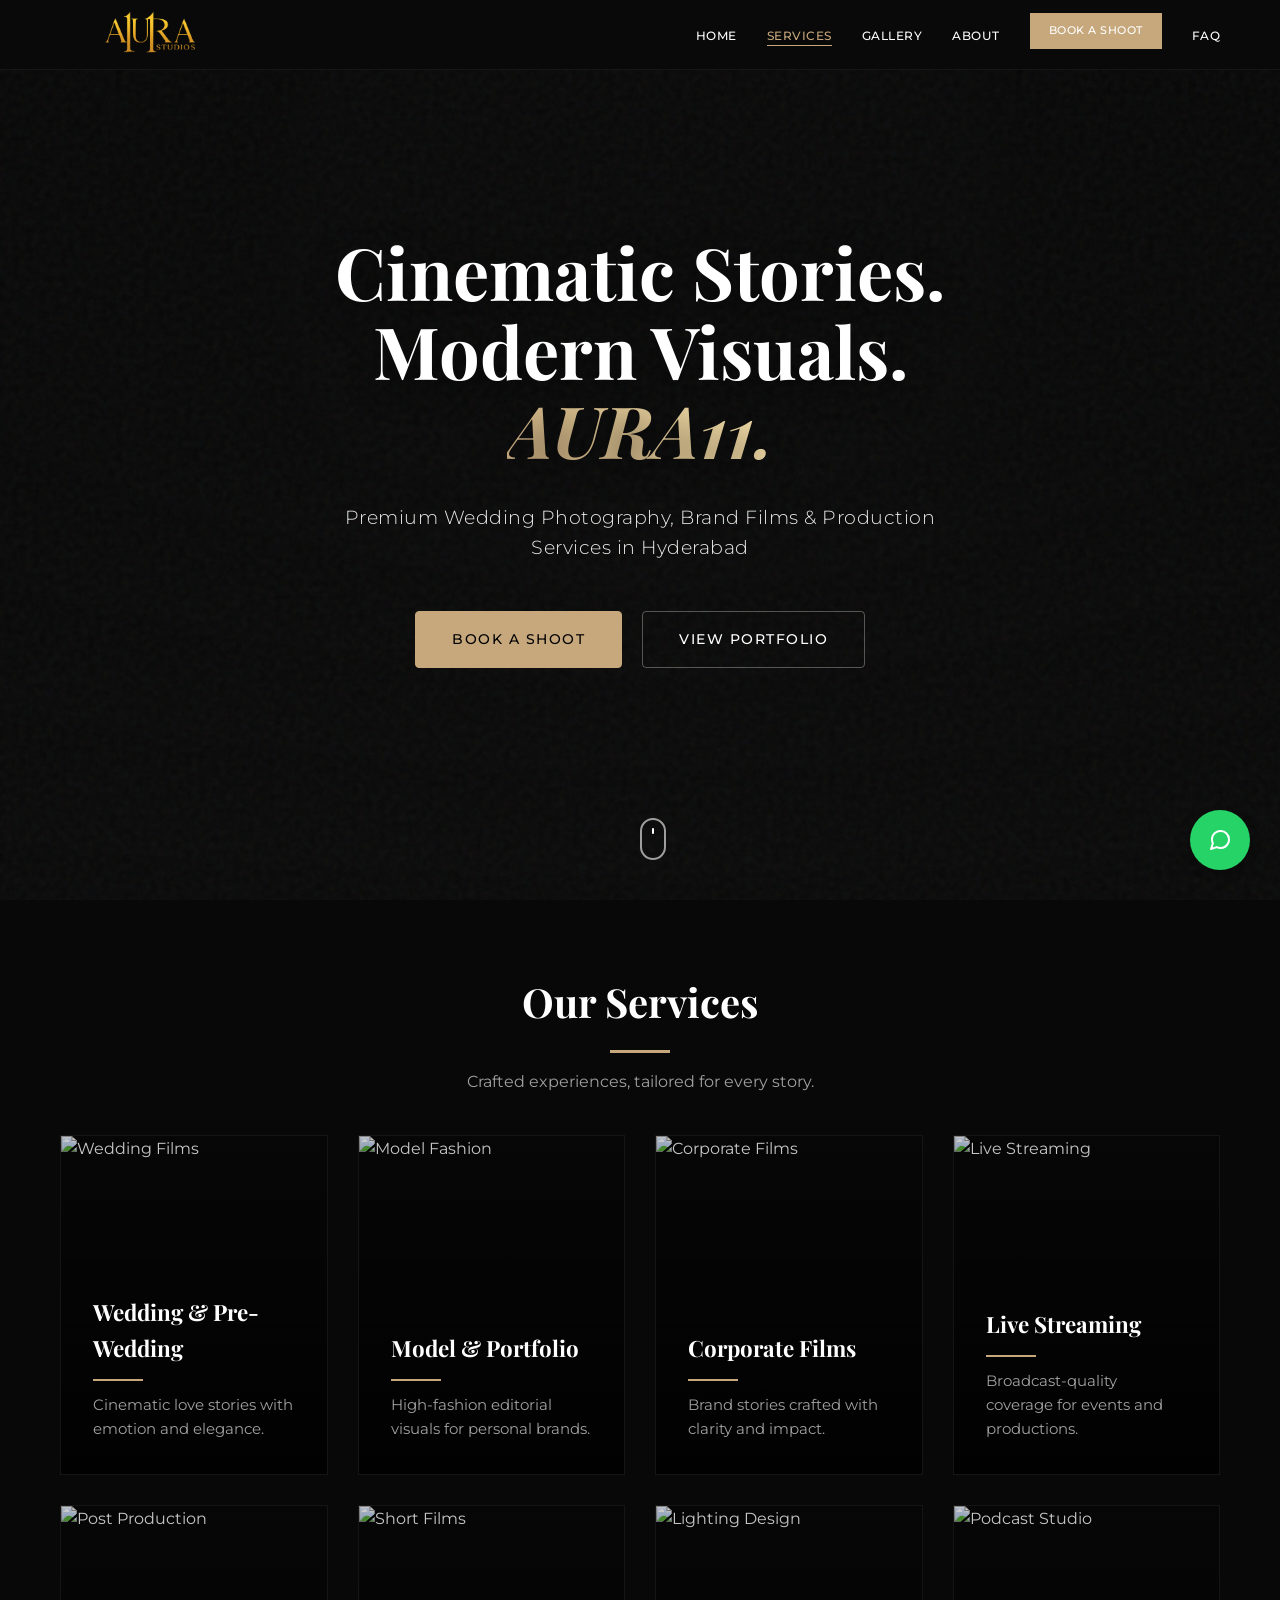
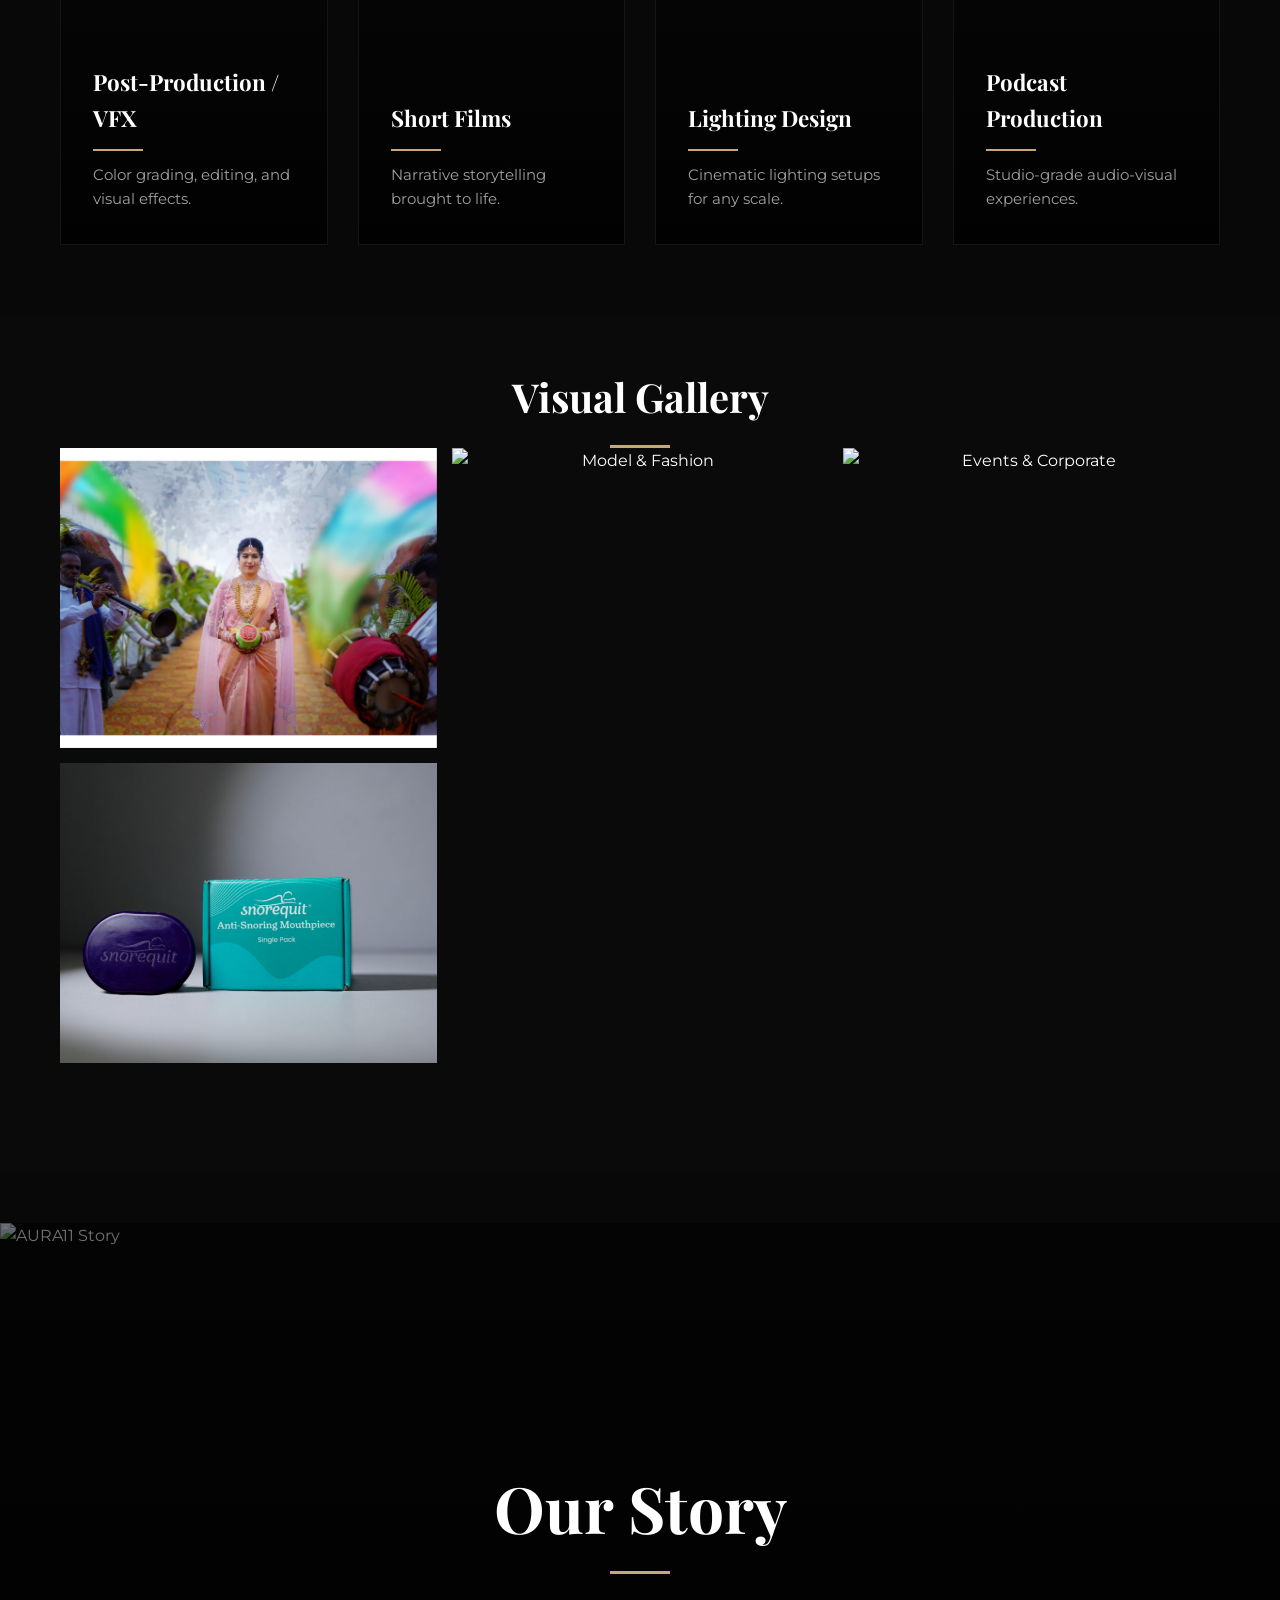
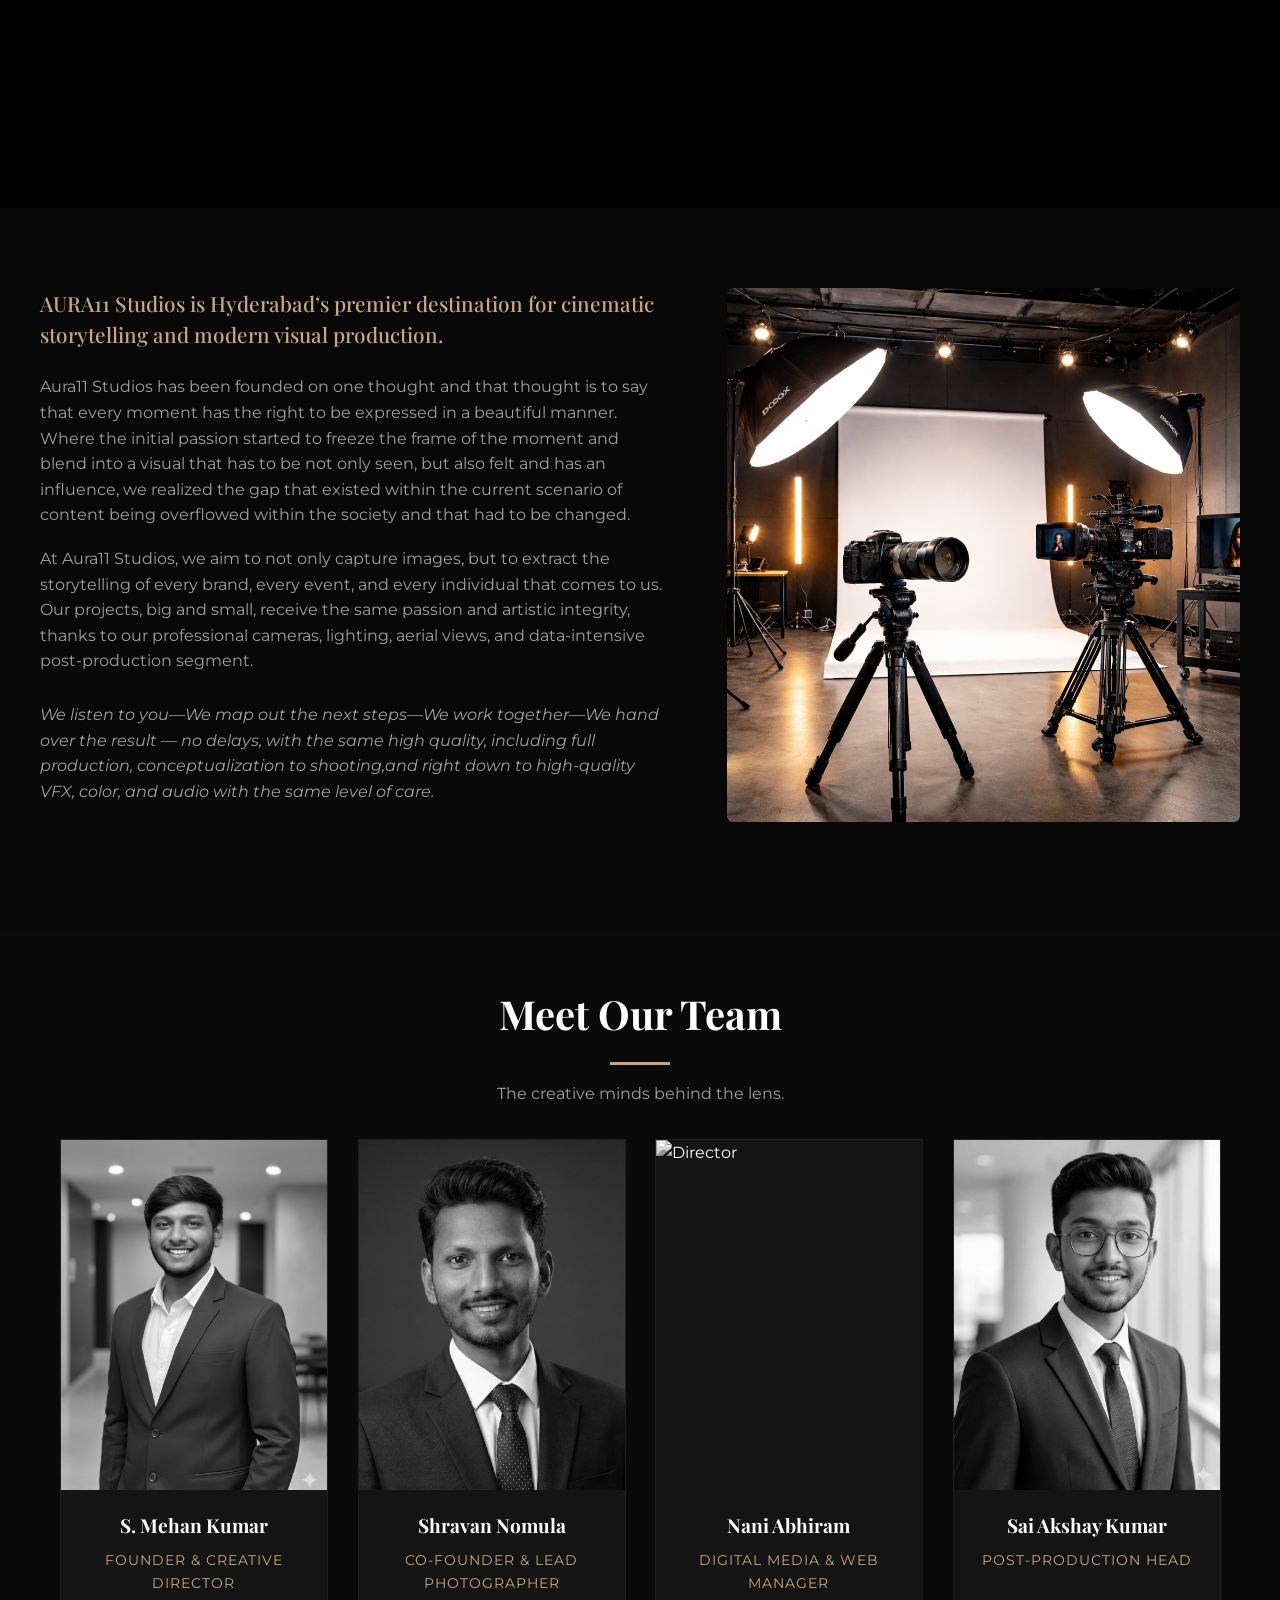
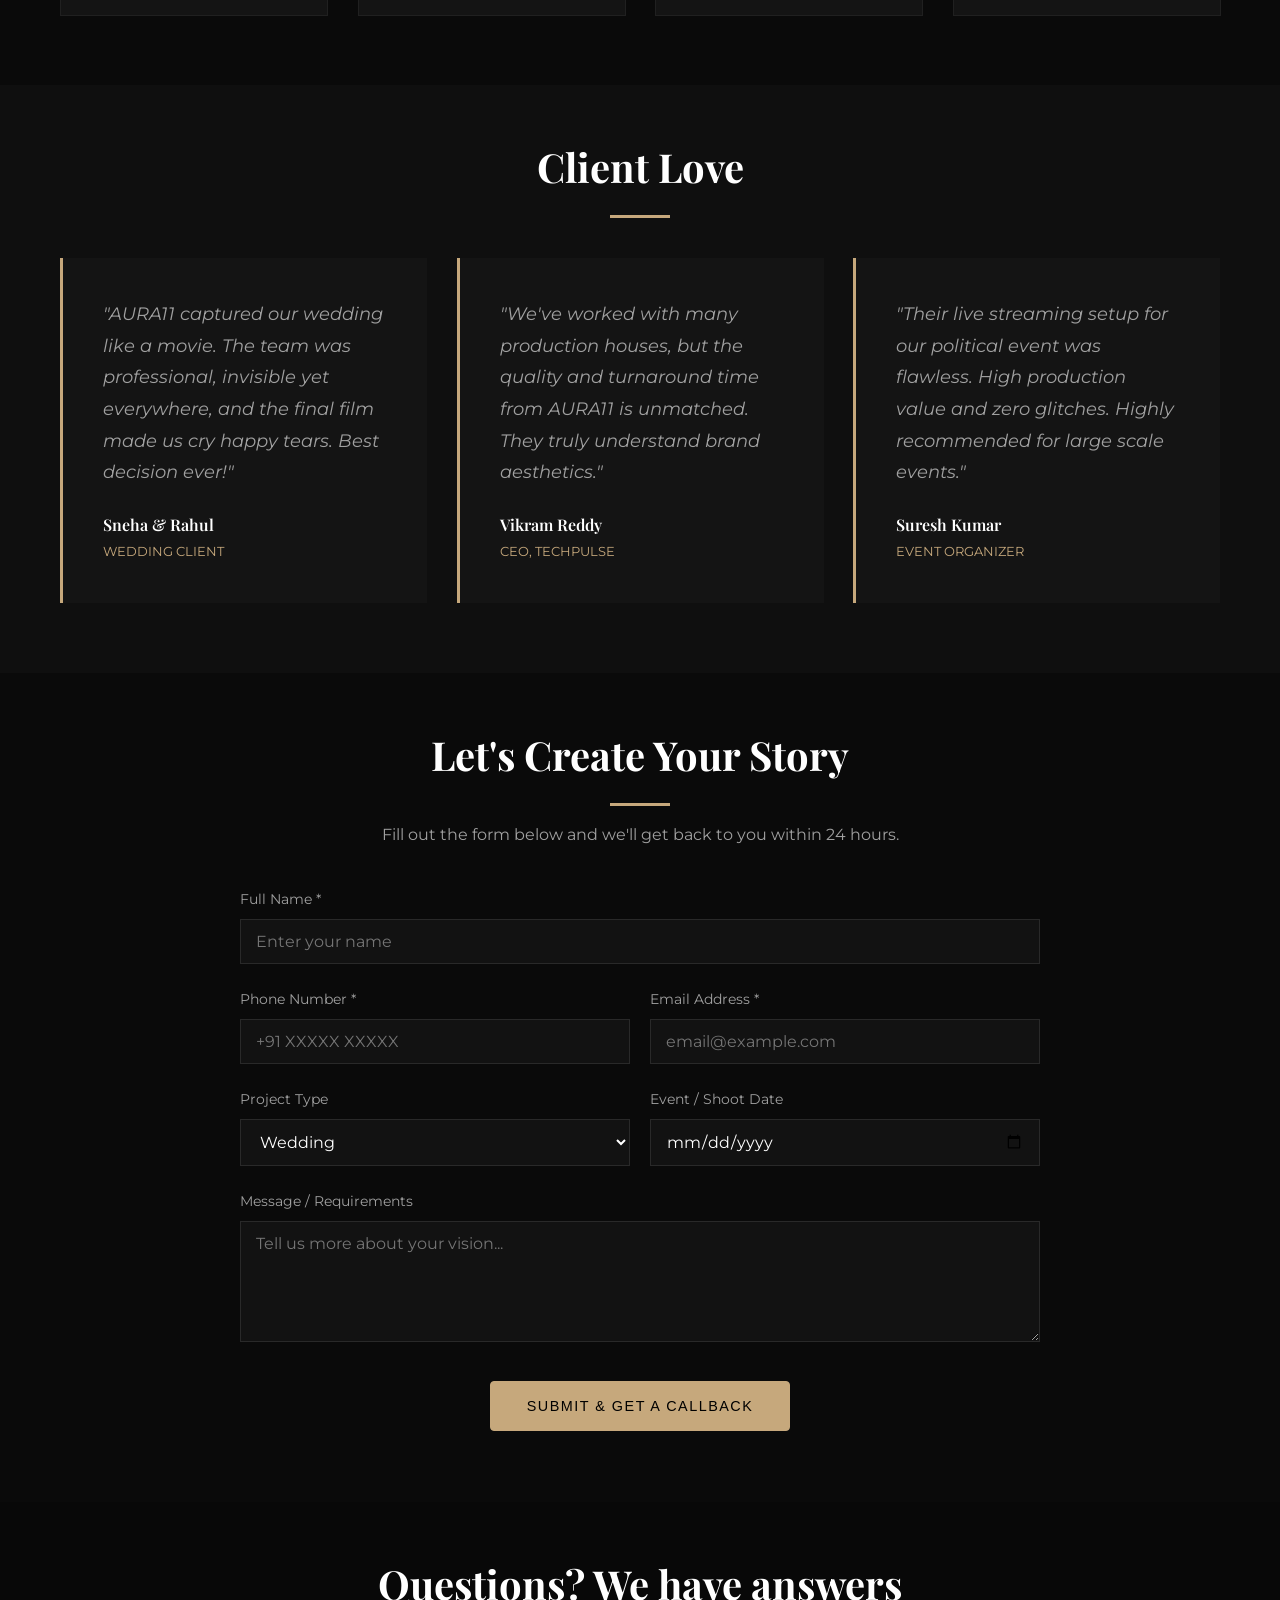
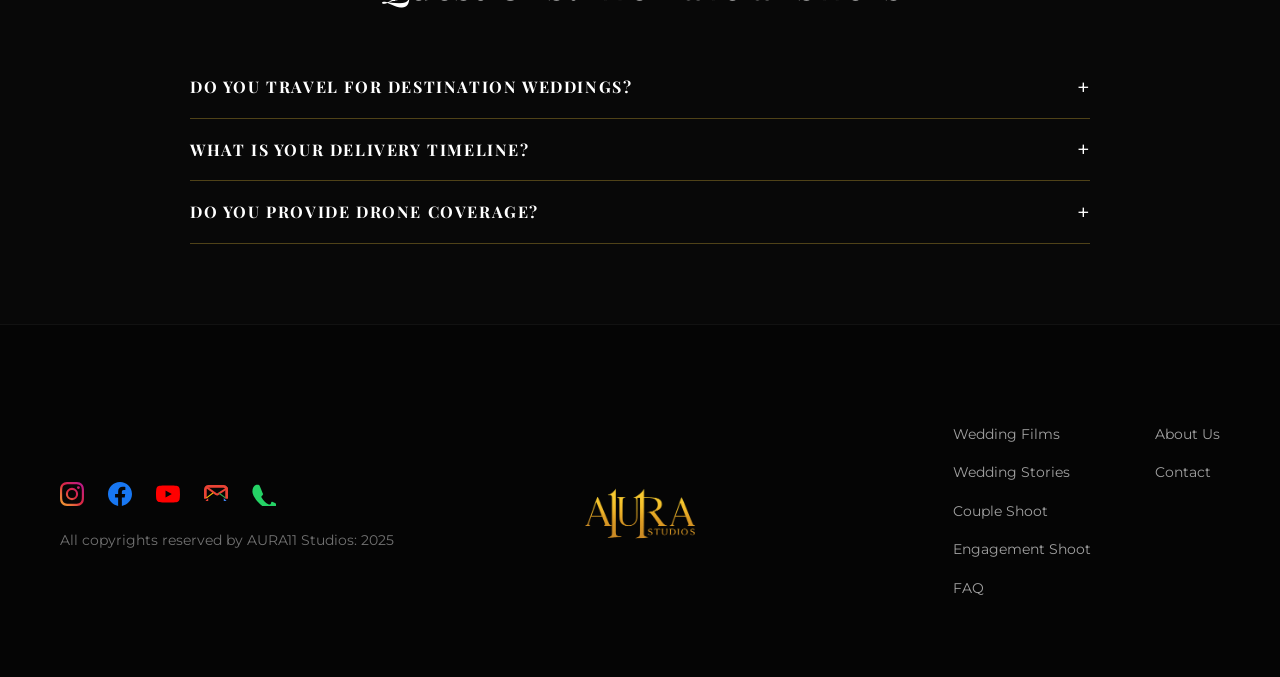
==== commit c83994ca: "Enable Vercel Speed Insights in your project # Vercel Speed Insights Implementation  ## Summary Succ" ====
--- a/index.html
+++ b/index.html
@@ -19,6 +19,12 @@
     <link rel="stylesheet" href="style.css">
     <!-- Animations -->
     <link rel="stylesheet" href="css/animations.css">
+    
+    <!-- Vercel Web Analytics -->
+    <script>
+        window.va = window.va || function () { (window.vaq = window.vaq || []).push(arguments); };
+    </script>
+    <script defer src="/_vercel/insights/script.js"></script>
 </head>
 
 <body>
@@ -648,6 +654,12 @@
     <!-- JS -->
     <script src="main.js"></script>
     <script defer src="js/animations.js"></script>
+
+    <!-- Vercel Speed Insights -->
+    <script>
+        window.si = window.si || function () { (window.siq = window.siq || []).push(arguments); };
+    </script>
+    <script defer src="/_vercel/speed-insights/script.js"></script>
 </body>
 
 </html>
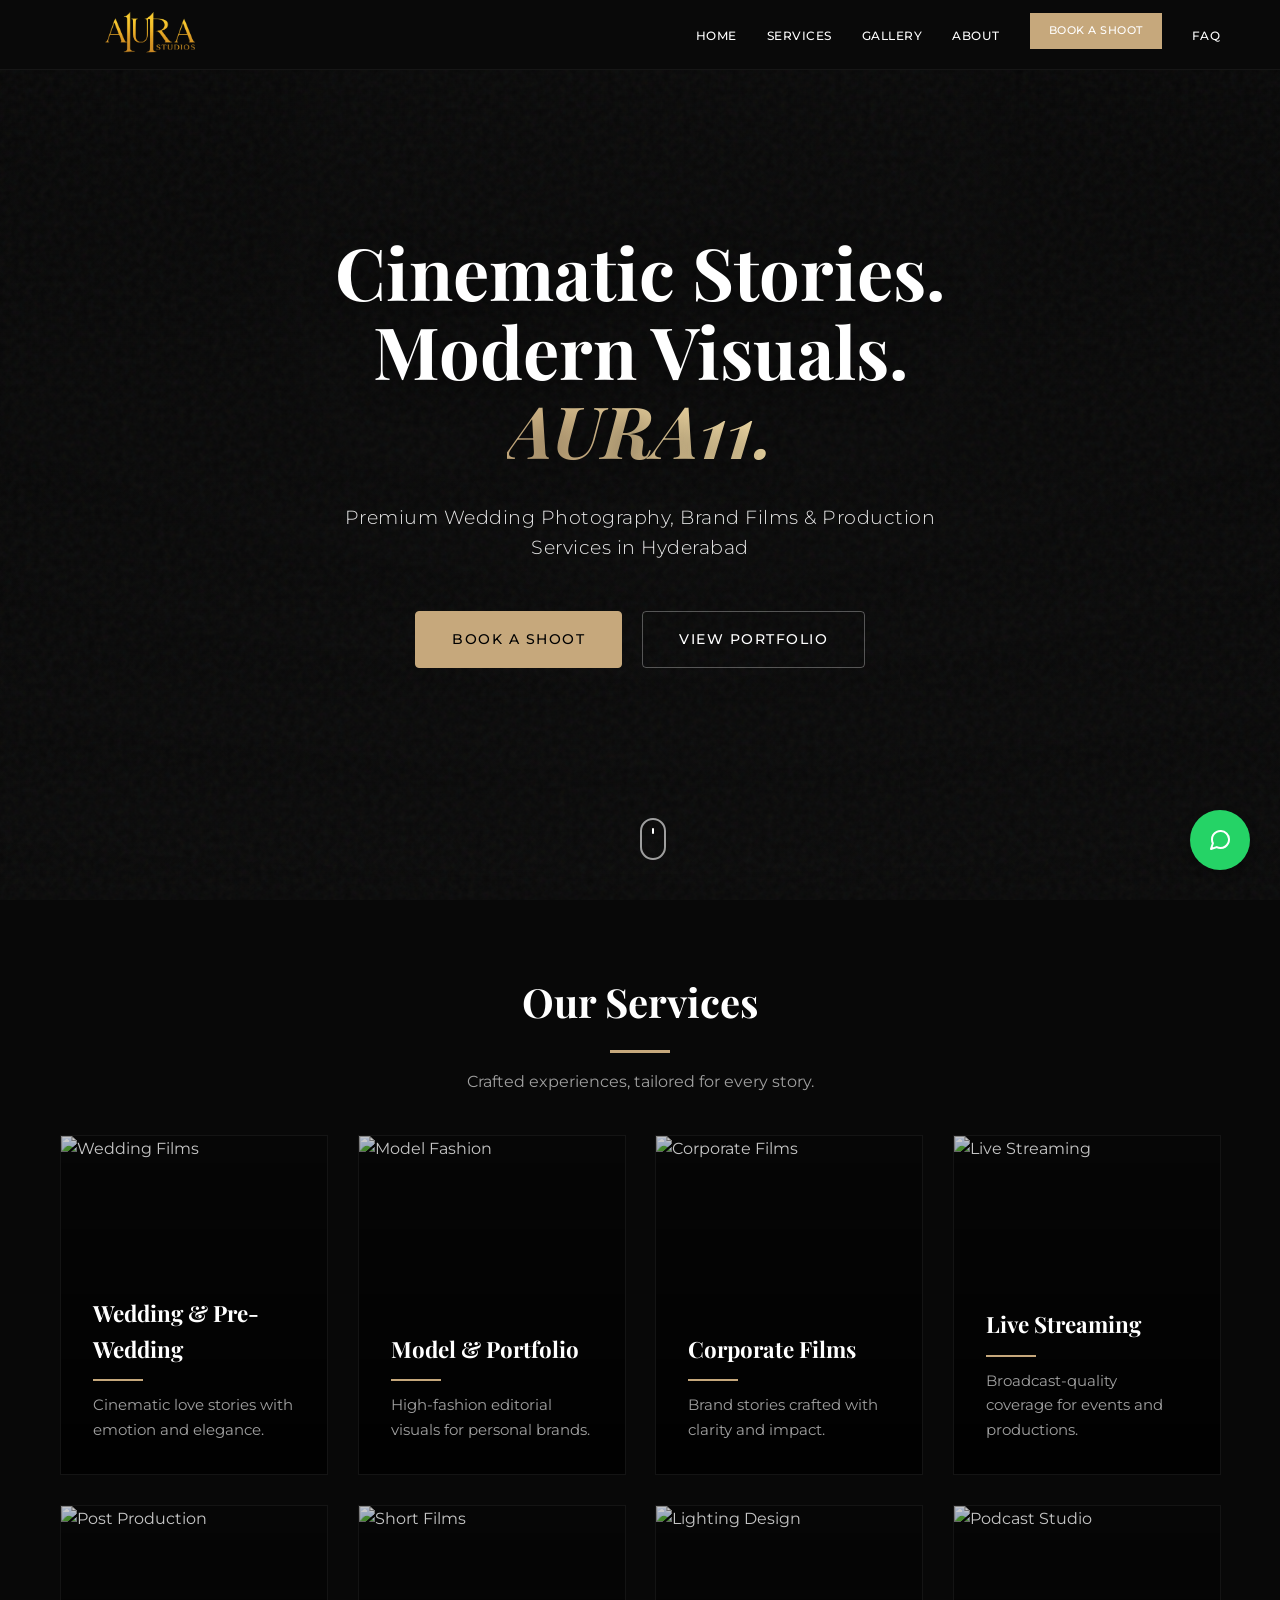
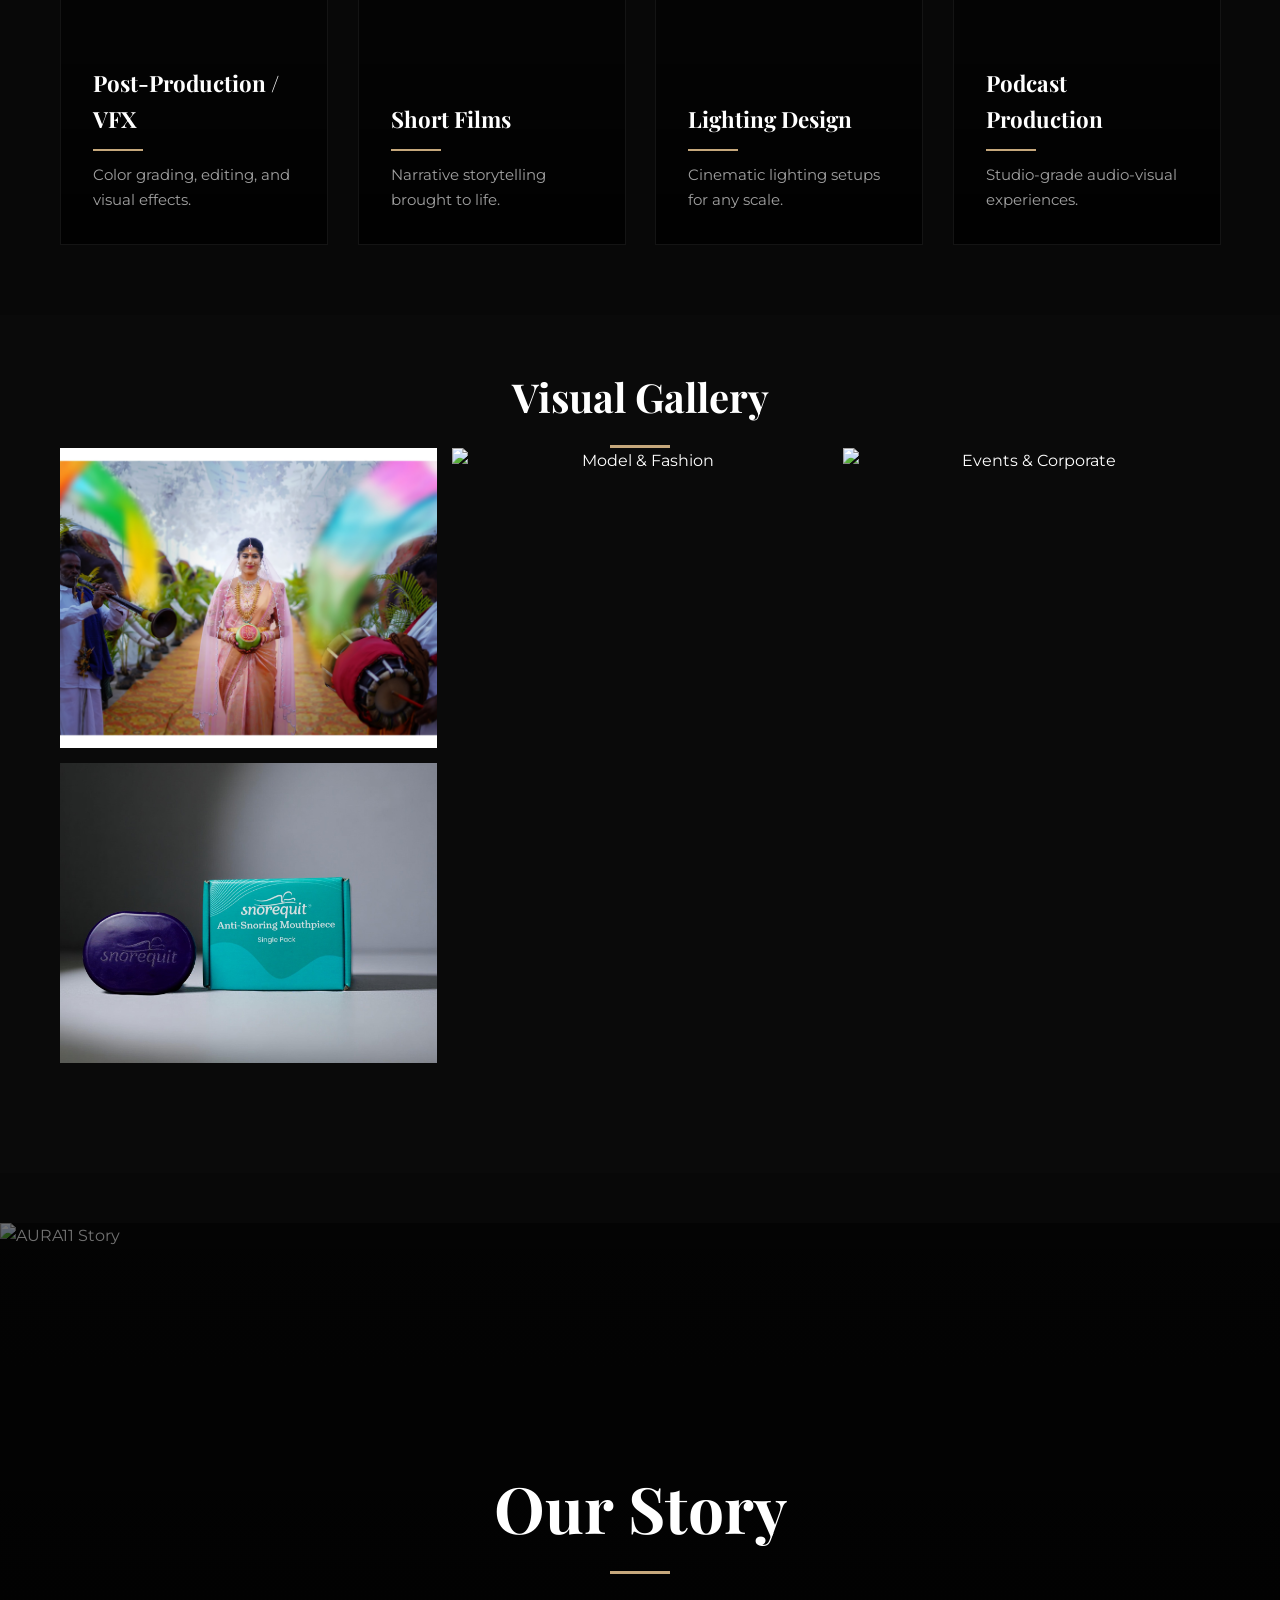
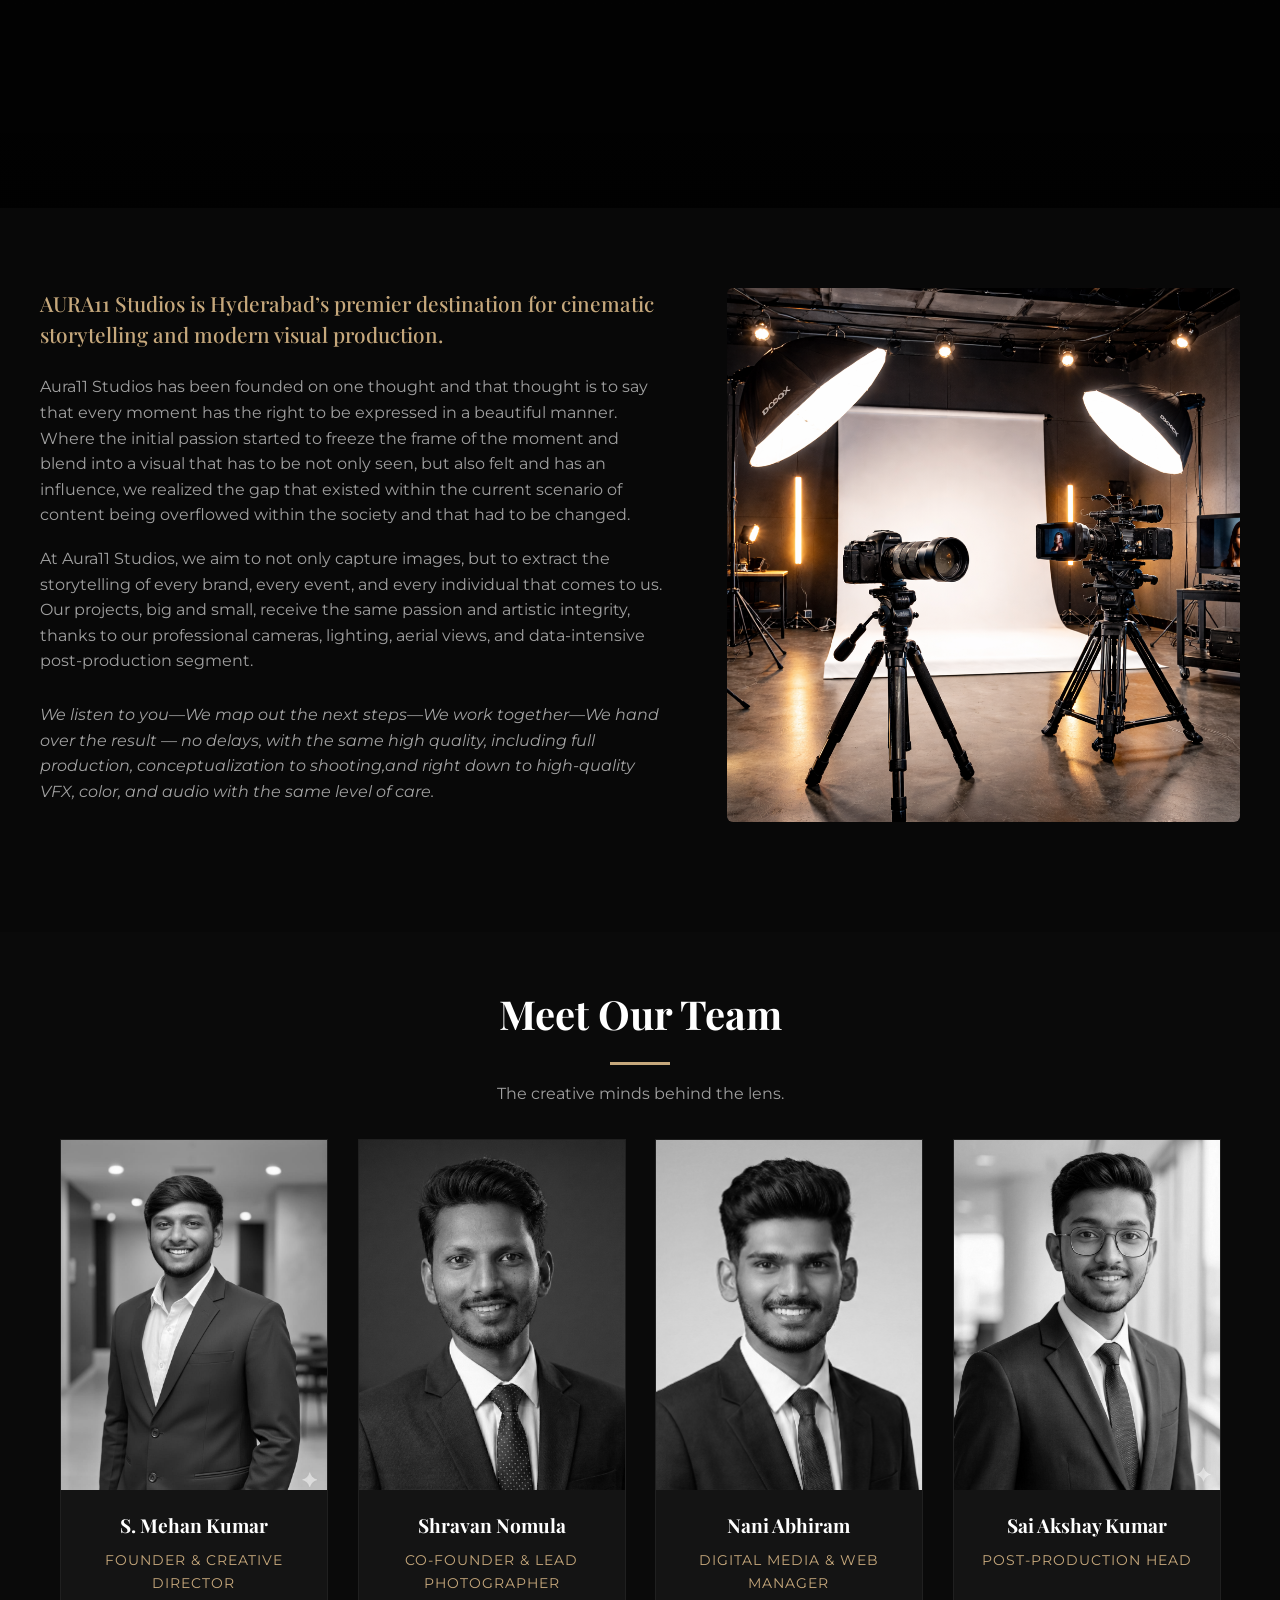
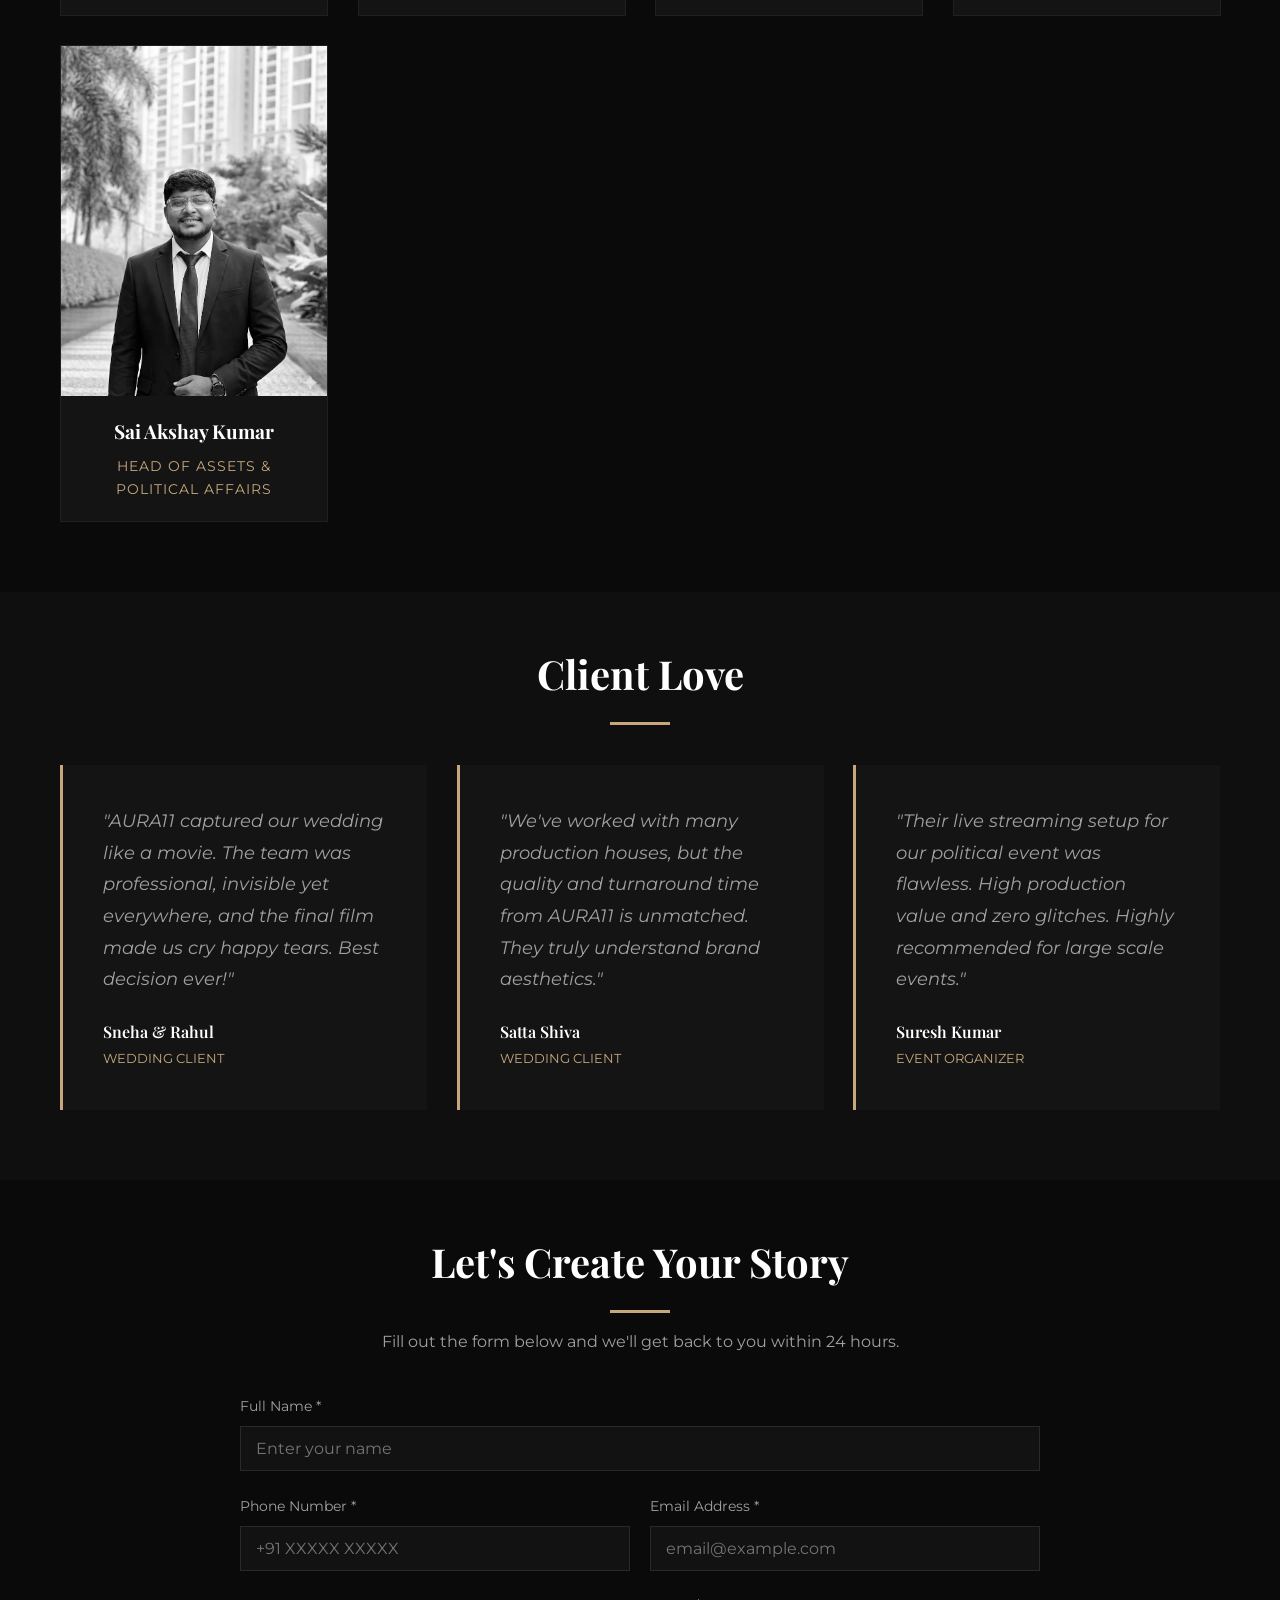
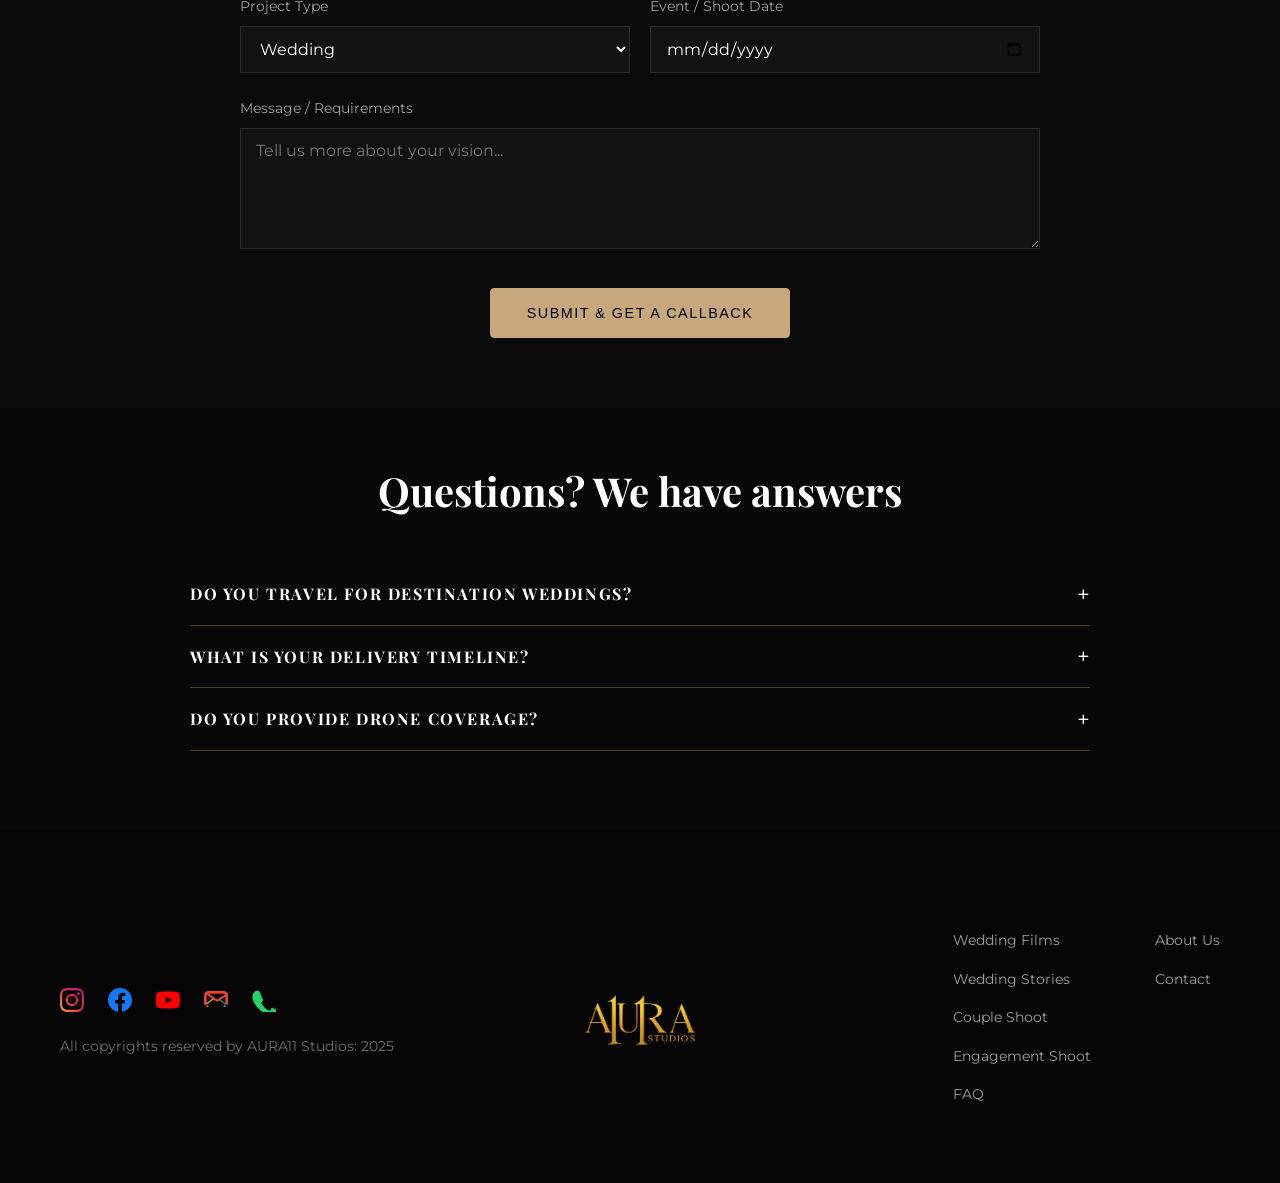
==== commit f1fc4ee9: "Removed AURA(today).js and updated animations, layout, and styles" ====
--- a/index.html
+++ b/index.html
@@ -224,7 +224,7 @@
                 <div class="gallery-grid">
                     <!-- Category 1: Weddings -->
                     <a href="gallery-weddings.html" class="gallery-item">
-                        <img src="images/images3/30.14.jpg" alt="Royal Weddings">
+                        <img src="images/images3/30.14.jpg" loading="lazy" decoding="async" alt="Royal Weddings">
                         <div class="gallery-overlay">
                             <h3>Royal Weddings</h3>
                             <p>View Gallery &rarr;</p>
@@ -233,7 +233,7 @@
 
                     <!-- Category 2: Model / Fashion -->
                     <a href="gallery-fashion.html" class="gallery-item">
-                        <img src="images/IMG_7227.JPG" alt="Model & Fashion">
+                        <img src="images/IMG_7227.JPG" loading="lazy" decoding="async" alt="Model & Fashion">
                         <div class="gallery-overlay">
                             <h3>Model / Fashion</h3>
                             <p>View Gallery &rarr;</p>
@@ -243,7 +243,7 @@
                     <!-- Category 3: Events / Corporate -->
                     <a href="gallery-events.html" class="gallery-item">
                         <img src="https://images.unsplash.com/photo-1511578314322-379afb476865?q=80&w=2669&auto=format&fit=crop"
-                            alt="Events & Corporate">
+                            loading="lazy" decoding="async" alt="Events & Corporate">
                         <div class="gallery-overlay">
                             <h3>Events / Corporate</h3>
                             <p>View Gallery &rarr;</p>
@@ -252,7 +252,8 @@
 
                     <!-- Category 4: Brand / Products -->
                     <a href="gallery-brand.html" class="gallery-item">
-                        <img src="images/WhatsApp Image 2025-12-22 at 7.58.10 PM.jpeg" alt="Brand & Products">
+                        <img src="images/WhatsApp Image 2025-12-22 at 7.58.10 PM.jpeg" loading="lazy" decoding="async"
+                            alt="Brand & Products">
                         <div class="gallery-overlay">
                             <h3>Brand / Products</h3>
                             <p>View Gallery &rarr;</p>
@@ -356,7 +357,7 @@
                 <!-- Member 3 -->
                 <div class="team-card">
                     <div class="team-img-wrapper">
-                        <img src="images/Nani Abhiram pic.png" alt="Director">
+                        <img src="images/Gemini_Generated_Image_hrl850hrl850hrl8.png" alt="Director">
                     </div>
                     <div class="team-info">
                         <h3>Nani Abhiram</h3>
@@ -371,6 +372,16 @@
                     <div class="team-info">
                         <h3>Sai Akshay Kumar</h3>
                         <p class="role">Post-Production Head</p>
+                    </div>
+                </div>
+                <!-- Member 5 -->
+                <div class="team-card">
+                    <div class="team-img-wrapper">
+                        <img src="images/Head of Assets & Political Affairs.jpeg" alt="Director">
+                    </div>
+                    <div class="team-info">
+                        <h3>Sai Akshay Kumar</h3>
+                        <p class="role">Head of Assets & Political Affairs</p>
                     </div>
                 </div>
             </div>
@@ -398,8 +409,8 @@
                     <p class="quote">"We've worked with many production houses, but the quality and turnaround time from
                         AURA11 is unmatched. They truly understand brand aesthetics."</p>
                     <div class="client-info">
-                        <h4>Vikram Reddy</h4>
-                        <span>CEO, TechPulse</span>
+                        <h4>Satta Shiva</h4>
+                        <span>Wedding Client</span>
                     </div>
                 </div>
                 <div class="testimonial-card">
@@ -652,7 +663,7 @@
     </div>
 
     <!-- JS -->
-    <script src="main.js"></script>
+    <script defer src="main.js"></script>
     <script defer src="js/animations.js"></script>
 
     <!-- Vercel Speed Insights -->
--- a/style.css
+++ b/style.css
@@ -70,10 +70,18 @@
 
 .section {
     padding: 70px 0;
+    opacity: 0;
+    transform: translateY(30px);
 }
 
 .section+.section {
     padding-top: 50px;
+}
+
+.section.visible {
+    opacity: 1;
+    transform: translateY(0);
+    transition: opacity 0.8s ease-out, transform 0.8s ease-out;
 }
 
 .alt-bg {
@@ -307,6 +315,7 @@
     background-position: center;
     /* Ken Burns Effect */
     animation: kenBurns 20s infinite alternate ease-in-out;
+    animation-delay: 0.5s;
     transform-origin: center center;
     will-change: transform;
 }
@@ -359,7 +368,7 @@
 }
 
 .hero-content h1 {
-    font-size: 4.5rem;
+    font-size: clamp(2.2rem, 6vw, 4.5rem);
     font-weight: 700;
     line-height: 1.1;
     margin-bottom: 2rem;
@@ -379,7 +388,7 @@
 }
 
 .hero-content p {
-    font-size: 1.2rem;
+    font-size: clamp(0.95rem, 3.5vw, 1.2rem);
     color: rgba(255, 255, 255, 0.9);
     margin-bottom: 3rem;
     max-width: 600px;
@@ -676,13 +685,28 @@
     height: 300px;
     overflow: hidden;
     cursor: pointer;
+    opacity: 0;
+    transform: translateY(30px);
+    transition: opacity 0.6s ease, transform 0.6s ease;
+}
+
+.gallery-item.visible {
+    opacity: 1;
+    transform: translateY(0);
 }
 
 .gallery-item img {
     width: 100%;
     height: 100%;
     object-fit: cover;
-    transition: transform 0.5s ease;
+    opacity: 0;
+    transform: scale(0.96);
+    transition: opacity 0.5s ease, transform 0.5s ease;
+}
+
+.gallery-item.visible img {
+    opacity: 1;
+    transform: scale(1);
 }
 
 .gallery-item:hover img {
@@ -1533,4 +1557,27 @@
 .fade-in.visible {
     opacity: 1;
     transform: translateY(0);
-}+}
+/* Global Hidden State For Cards - Prevent Flash */
+.service-visual-card,
+.team-card,
+.testimonial-card {
+    opacity: 0;
+    transform: translateY(30px);
+}
+
+/* Mobile Performance Optimizations */
+@media (max-width: 768px) {
+    * {
+        animation-duration: 0.3s !important;
+    }
+
+    .gallery-item {
+        transform: none !important;
+    }
+
+    /* Disable heavy effects on mobile */
+    .hero-bg-image {
+        animation: none !important;
+    }
+}
--- a/css/animations.css
+++ b/css/animations.css
@@ -119,17 +119,10 @@
 }
 
 /* --- 4. Gallery 3D Tilt --- */
+/* Note: Base gallery-item styles are in style.css to avoid conflicts */
 .gallery-item {
     perspective: 1000px;
-    /* Enable 3D space */
-    transition: transform 0.3s ease;
-    /* Smooth reset */
-}
-
-.gallery-item img {
-    /* Existing transition adjustment */
-    transition: transform 0.5s ease, filter 0.3s ease;
-    will-change: transform;
+    /* Enable 3D space for tilt effect */
 }
 
 /* Vignette/Shine overlay */
@@ -150,10 +143,25 @@
     opacity: 1;
 }
 
-/* Disabled on mobile via JS checking or media query */
+/* Mobile Optimizations */
 @media (max-width: 768px) {
+
+    /* Disable hover effects on mobile */
     .gallery-item:hover {
         transform: none !important;
+    }
+
+    .gallery-item::after {
+        display: none;
+    }
+
+    /* Reduce animation duration on mobile for better performance */
+    .badge,
+    .stagger-reveal,
+    .hero-content h1,
+    .hero-content .hero-subtitle,
+    .hero-buttons {
+        transition-duration: 0.3s !important;
     }
 }
 
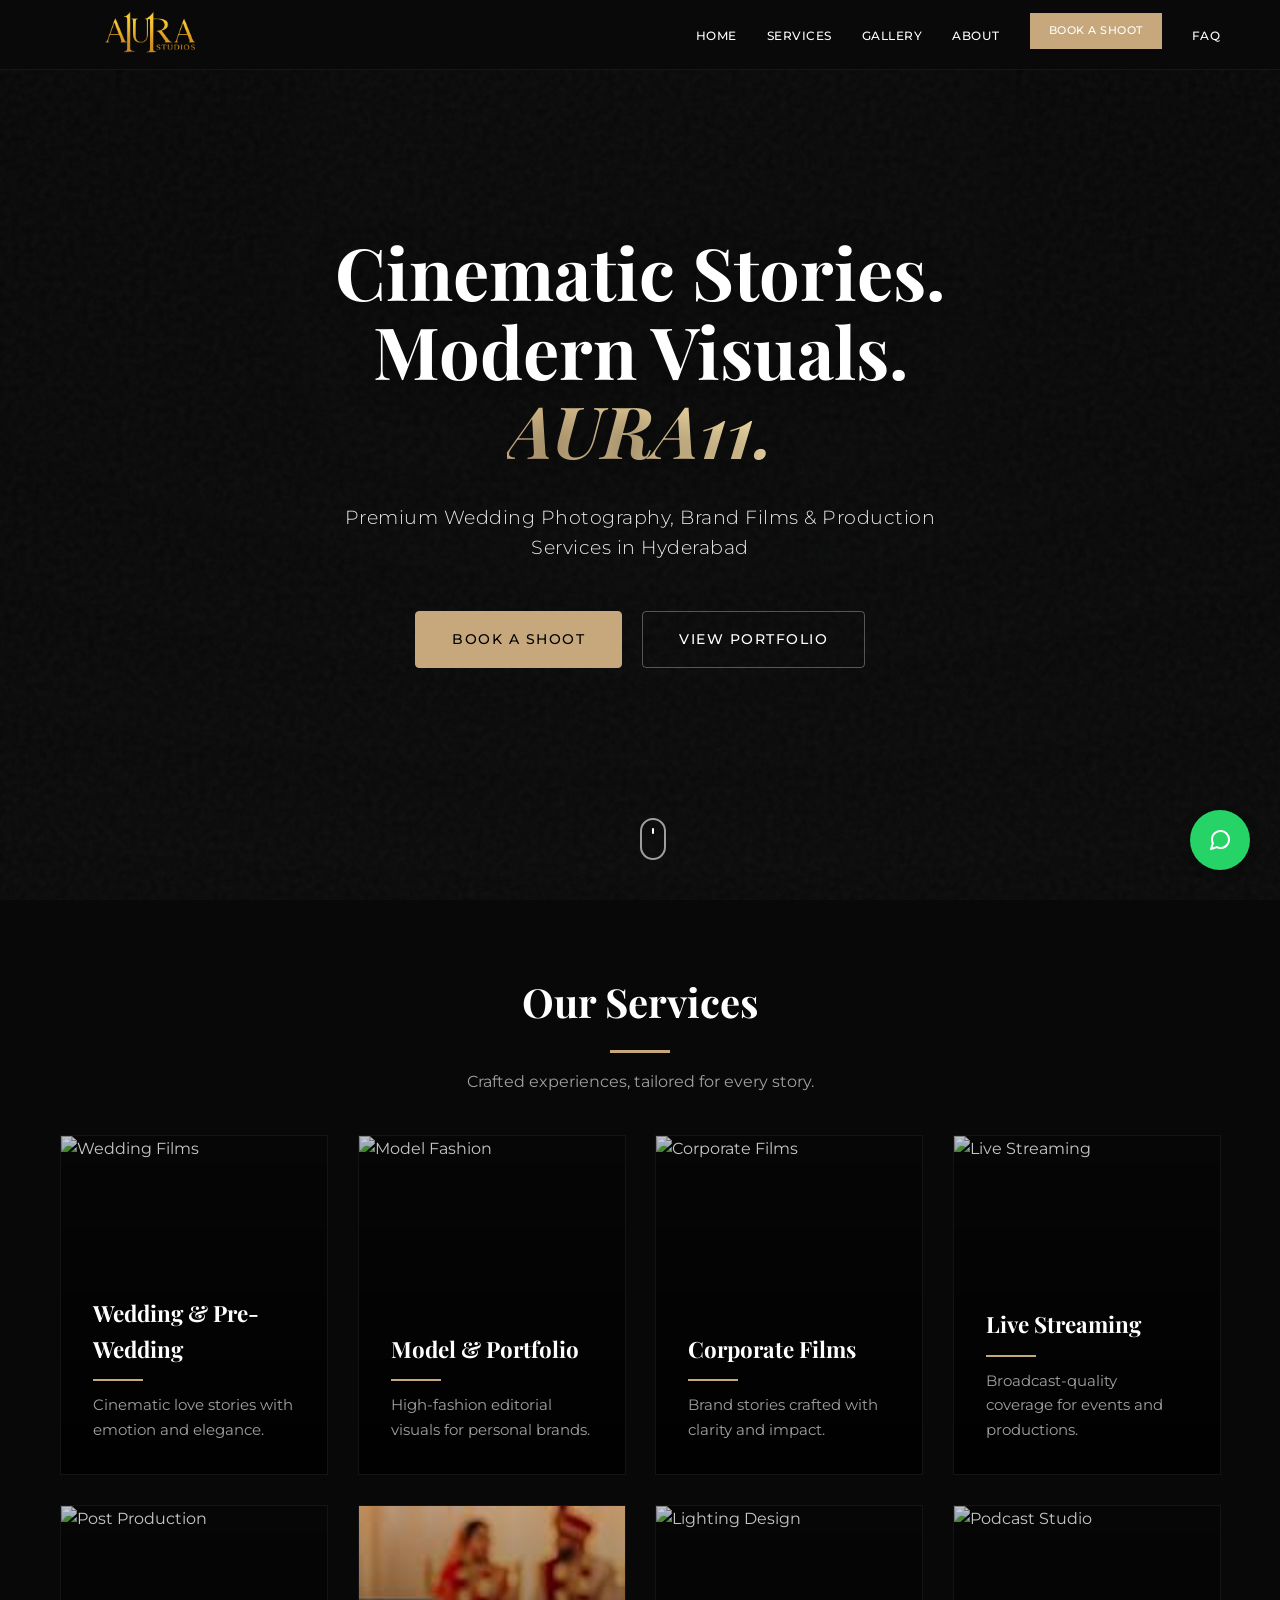
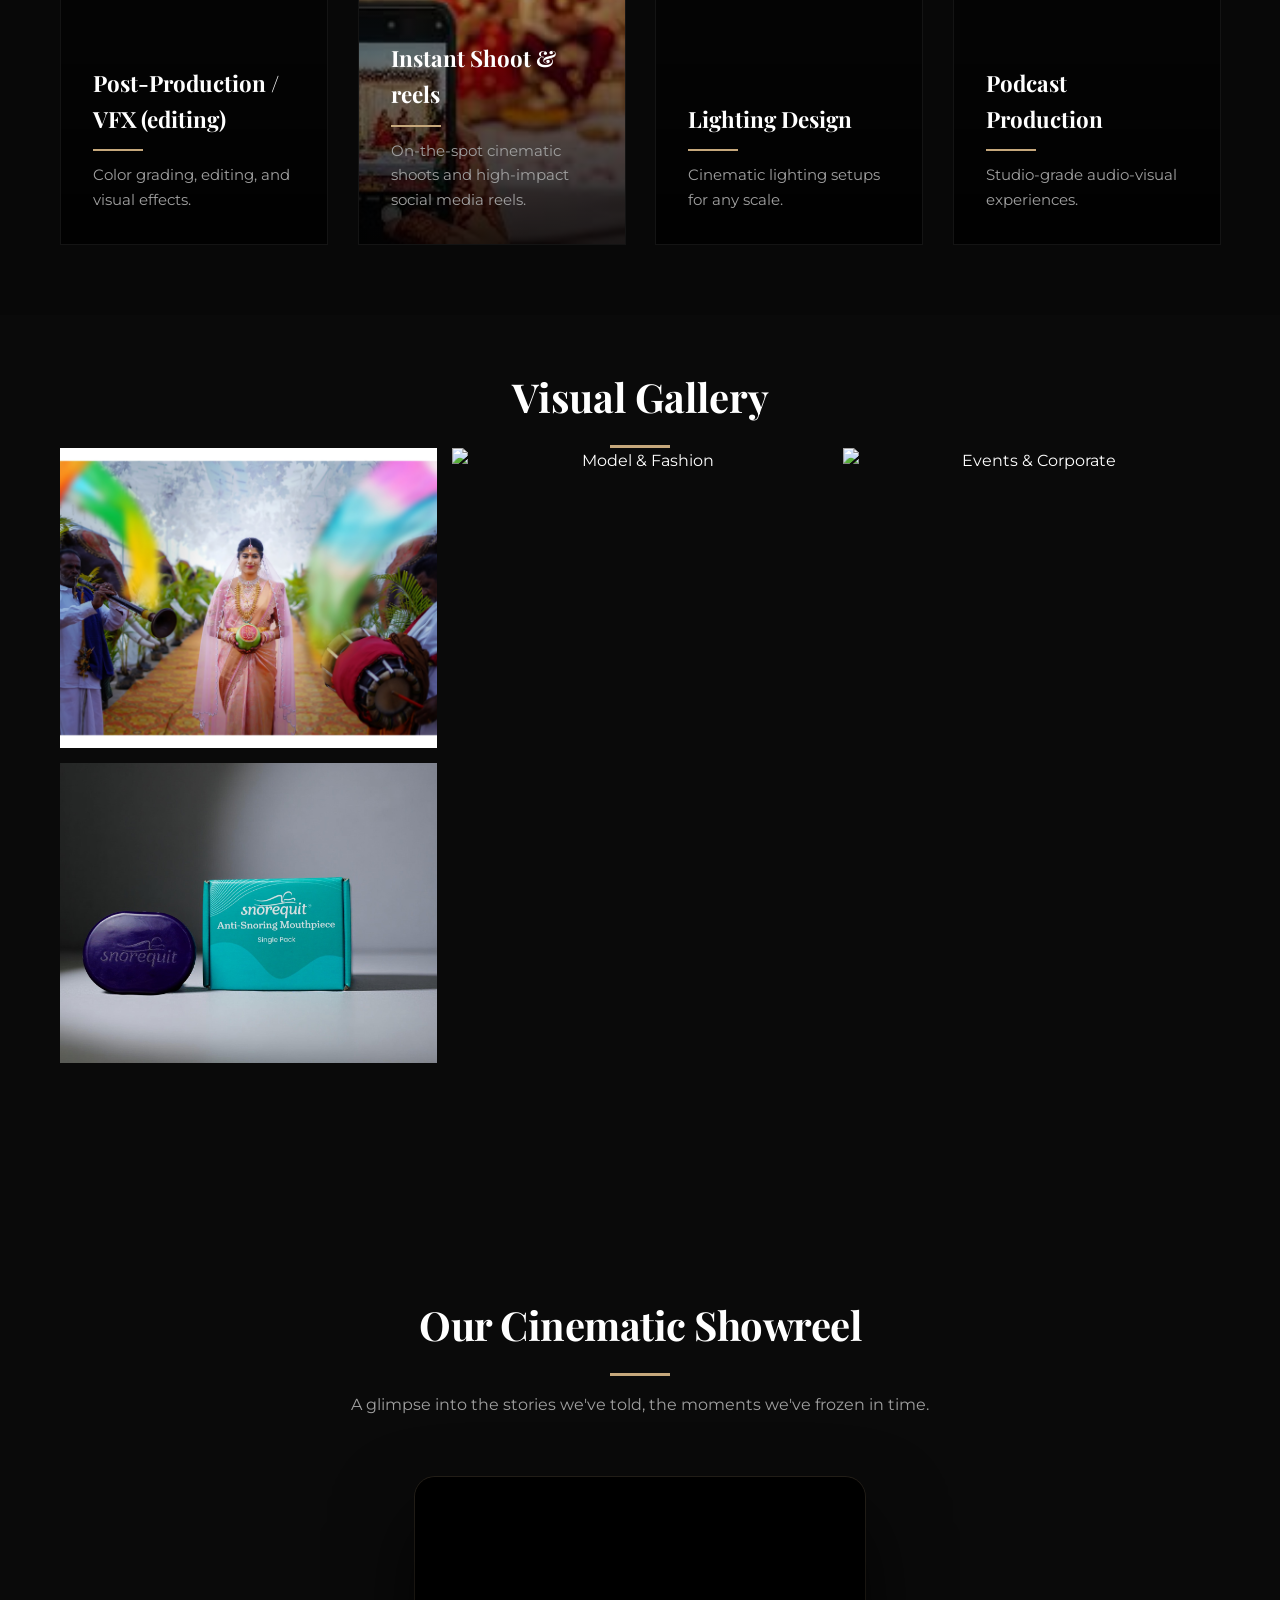
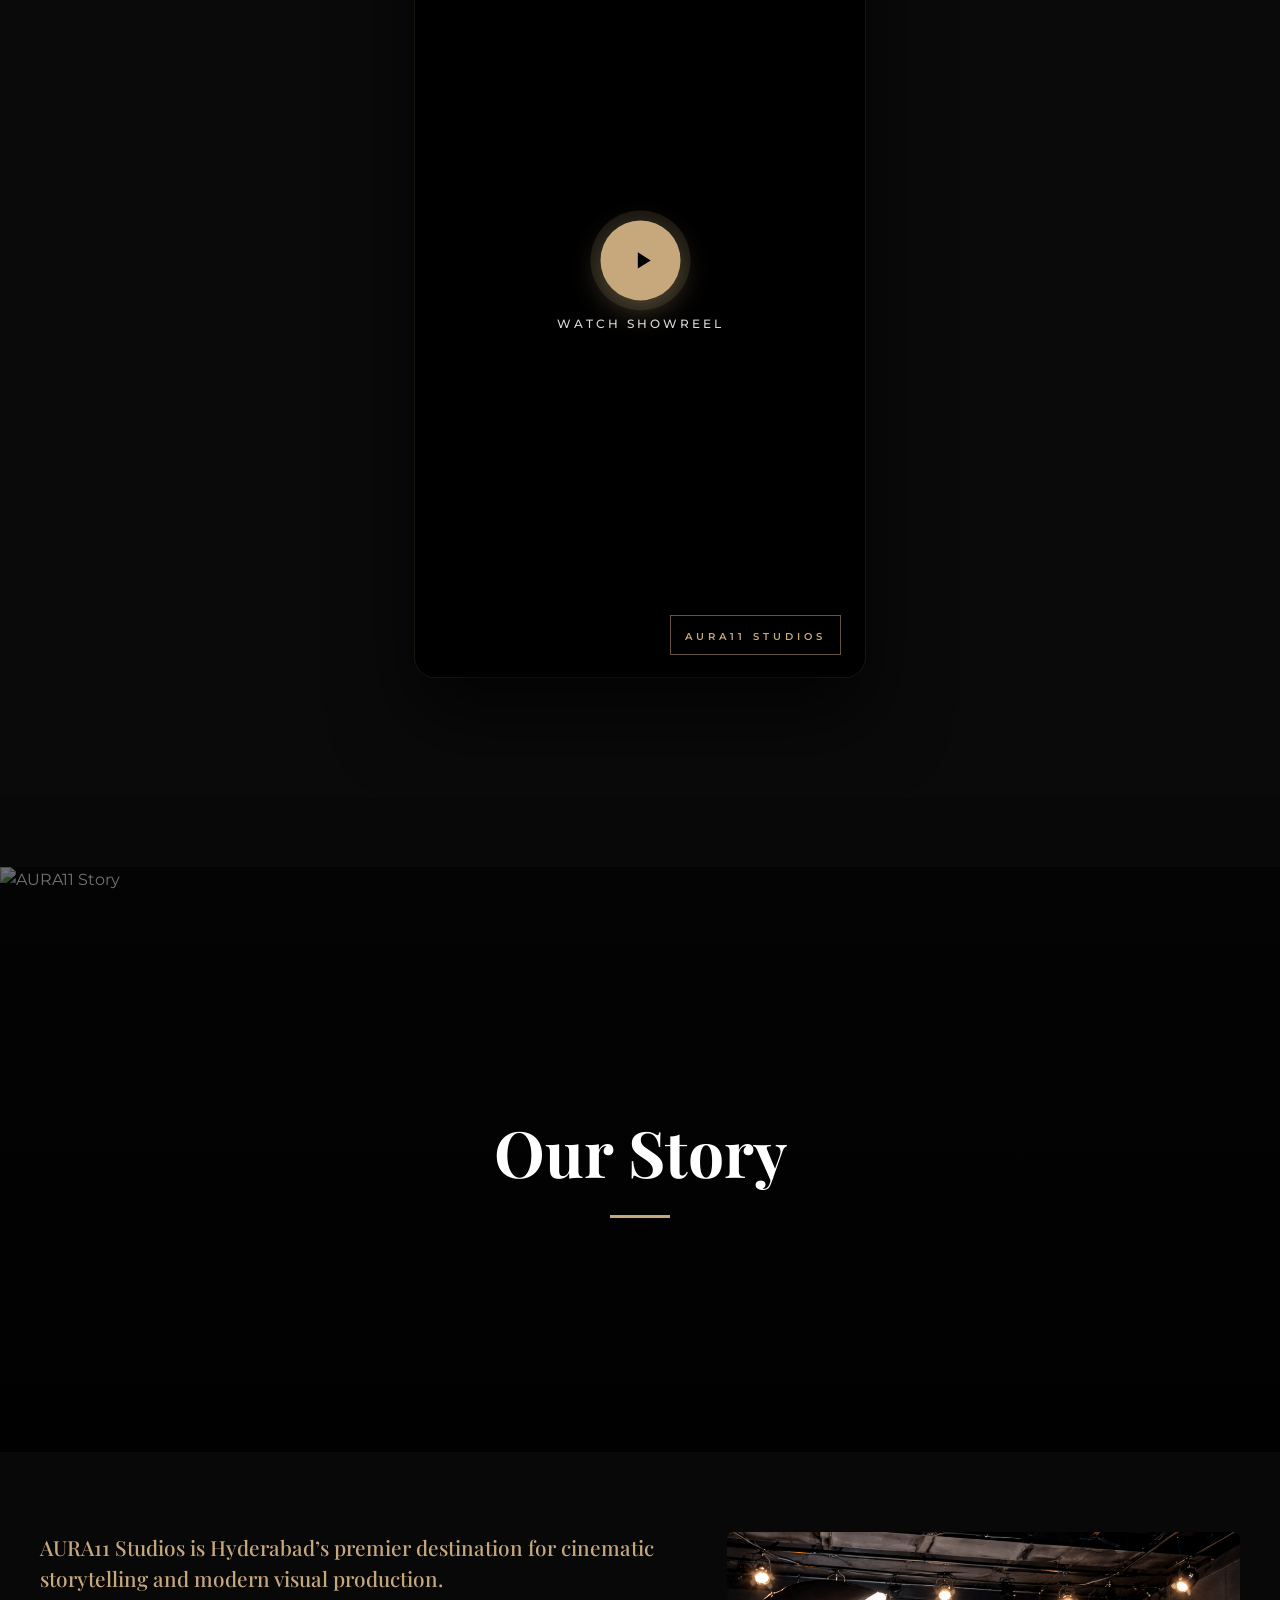
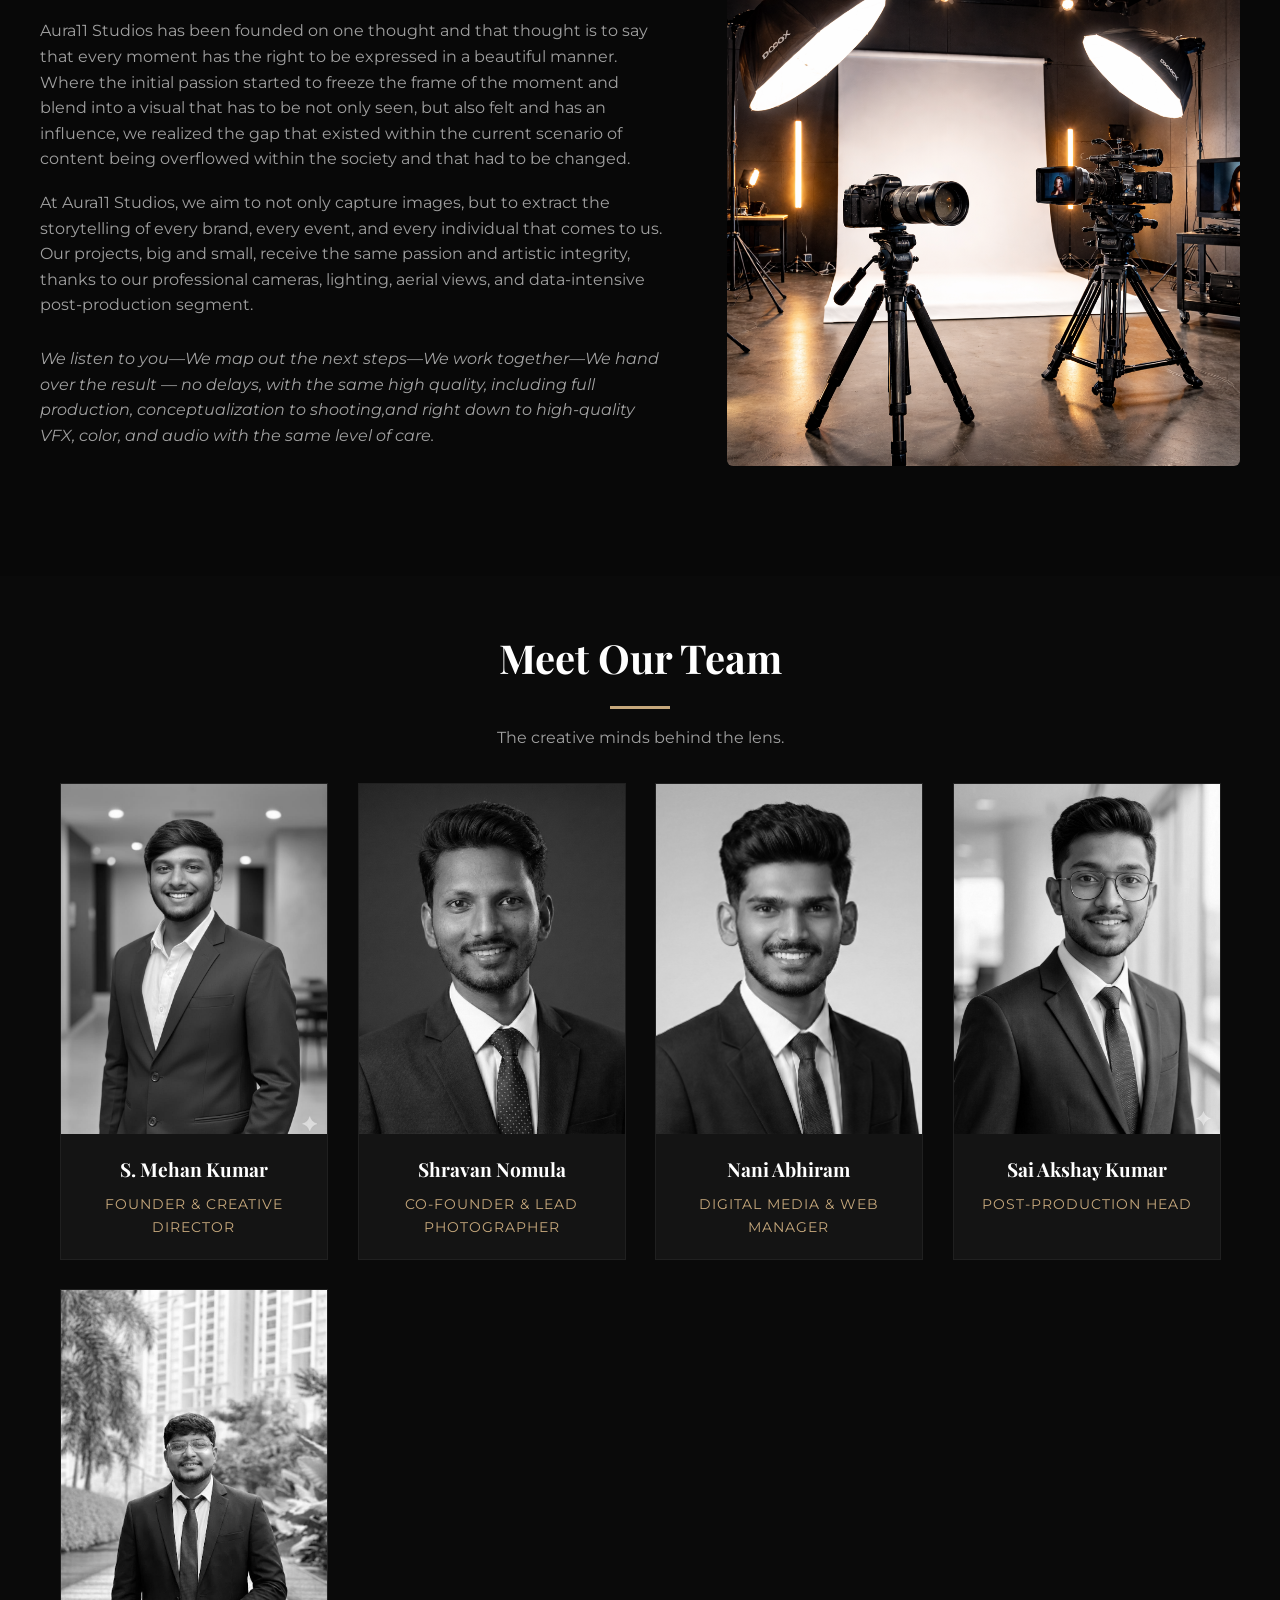
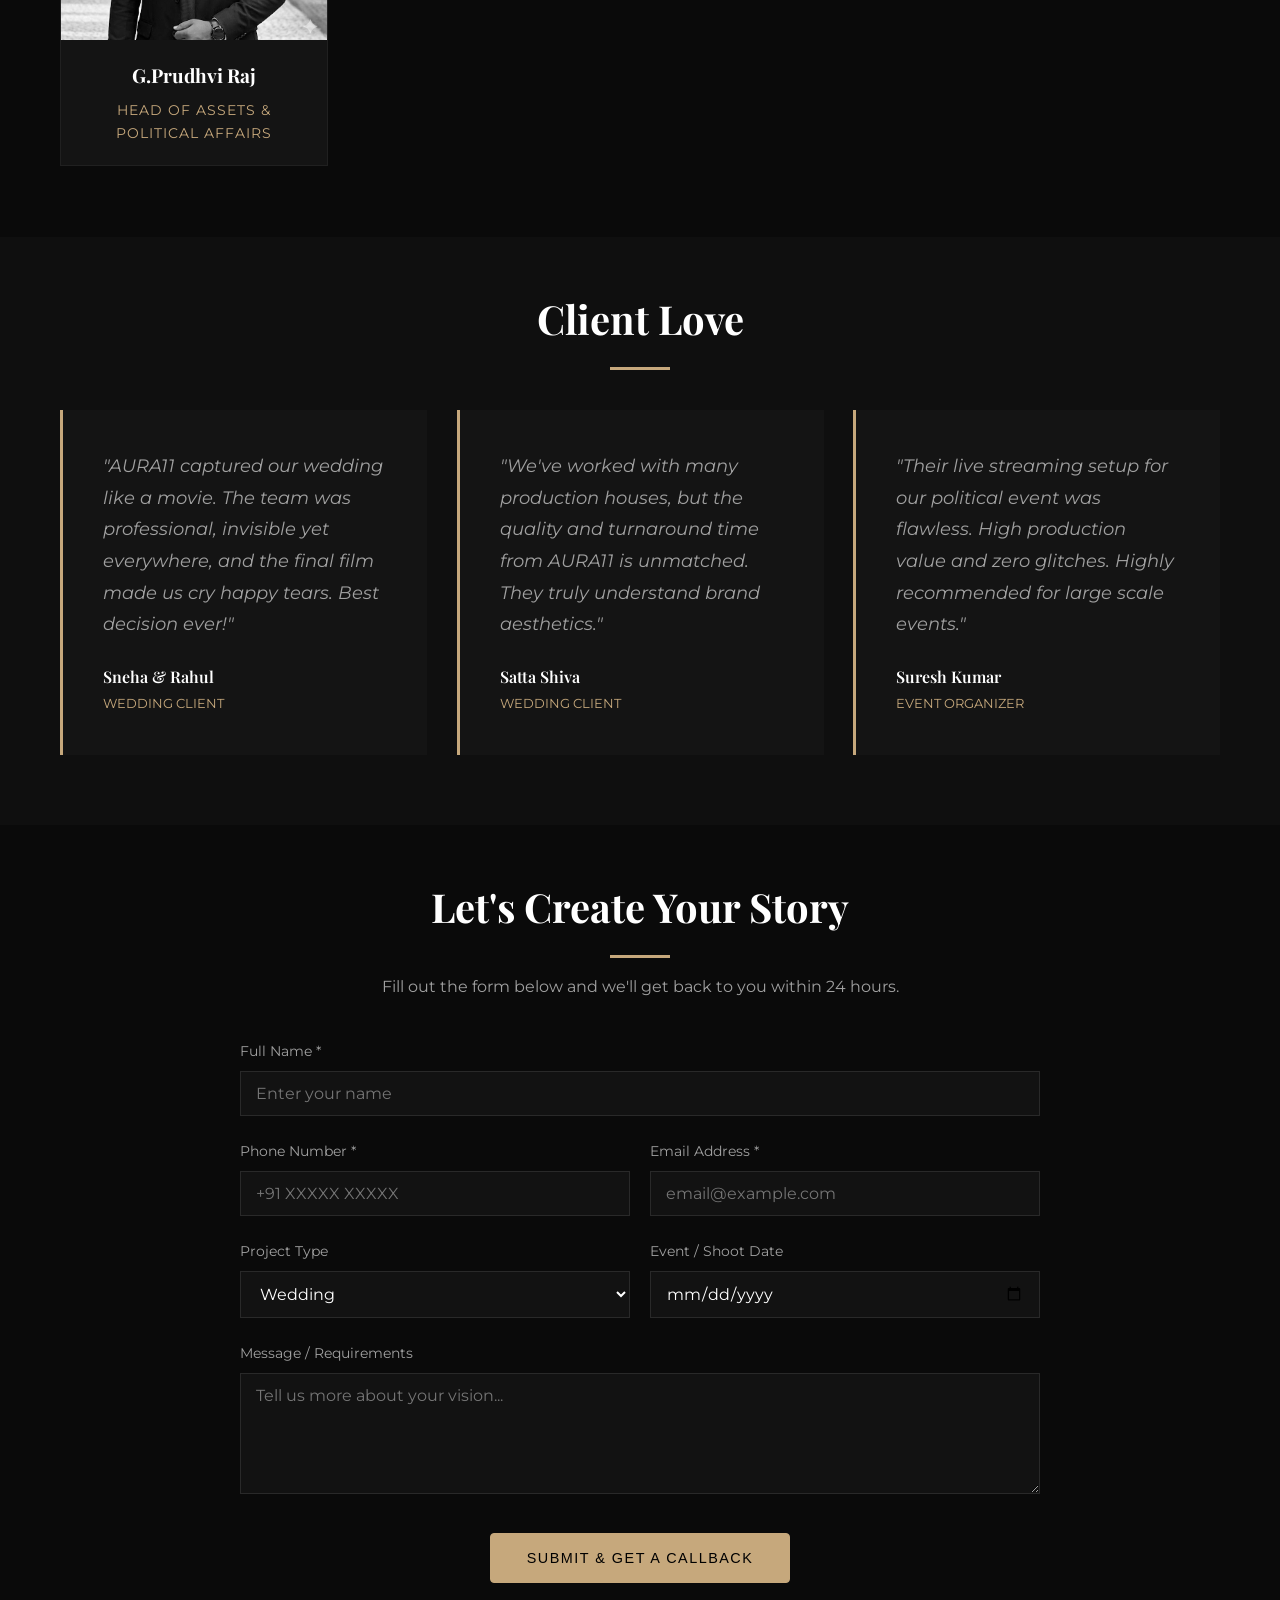
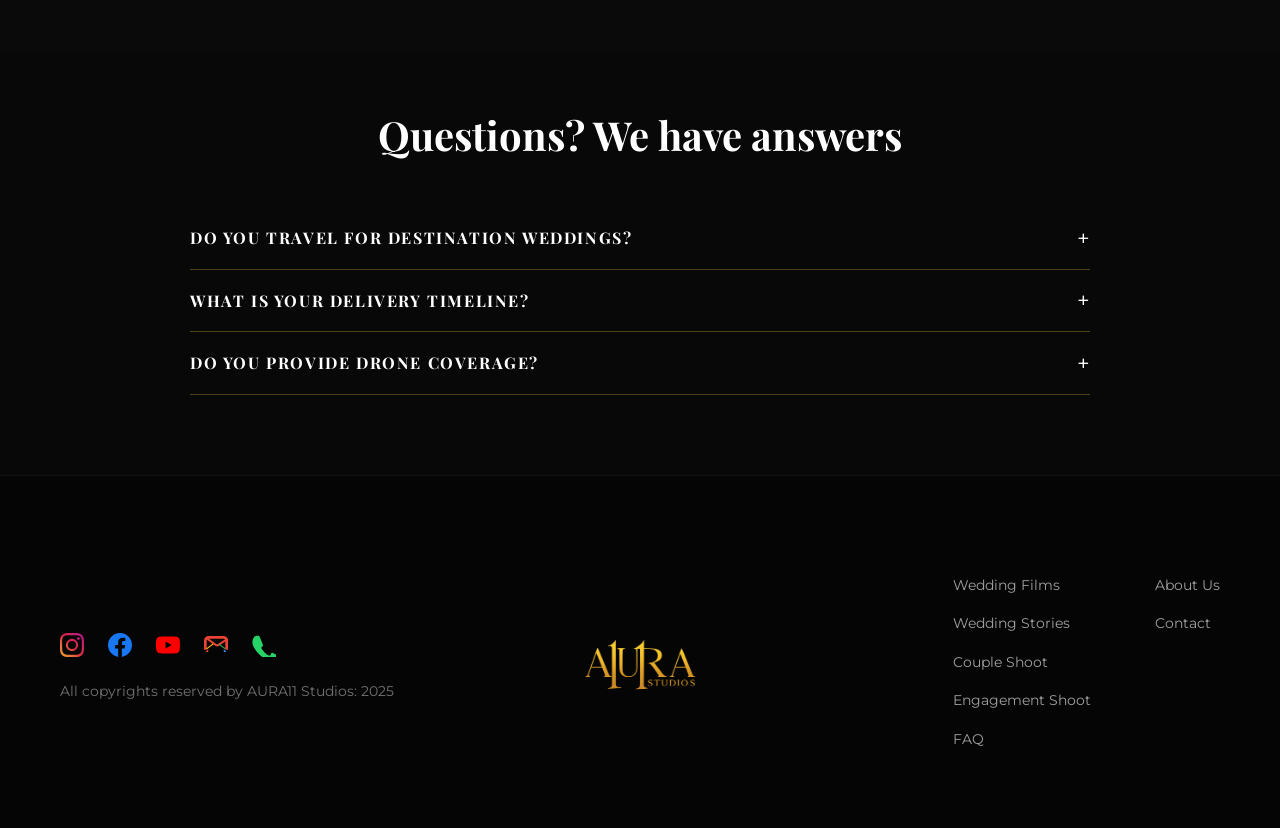
==== commit d8963ea3: "Updated homepage, animations, styles and added videos section" ====
--- a/index.html
+++ b/index.html
@@ -19,7 +19,7 @@
     <link rel="stylesheet" href="style.css">
     <!-- Animations -->
     <link rel="stylesheet" href="css/animations.css">
-    
+
     <!-- Vercel Web Analytics -->
     <script>
         window.va = window.va || function () { (window.vaq = window.vaq || []).push(arguments); };
@@ -170,20 +170,19 @@
                     <img src="https://images.unsplash.com/photo-1626814026160-2237a95fc5a0?q=80&w=2670&auto=format&fit=crop"
                         alt="Post Production">
                     <div class="service-overlay">
-                        <h3>Post-Production / VFX</h3>
+                        <h3>Post-Production / VFX (editing)</h3>
                         <span class="service-line"></span>
                         <p>Color grading, editing, and visual effects.</p>
                     </div>
                 </div>
 
-                <!-- 6. Short Films -->
+                <!-- 6. Instant Shoot & reels -->
                 <div class="service-visual-card">
-                    <img src="https://images.unsplash.com/photo-1485846234645-a62644f84728?q=80&w=2659&auto=format&fit=crop"
-                        alt="Short Films">
+                    <img src="images/image.png" alt="Instant Shoot & reels">
                     <div class="service-overlay">
-                        <h3>Short Films</h3>
+                        <h3>Instant Shoot & reels</h3>
                         <span class="service-line"></span>
-                        <p>Narrative storytelling brought to life.</p>
+                        <p>On-the-spot cinematic shoots and high-impact social media reels.</p>
                     </div>
                 </div>
 
@@ -263,6 +262,45 @@
             </div>
     </section>
 
+    <!-- Cinematic Showreel Section -->
+    <section id="showreel" class="showreel-section">
+        <div class="showreel-container">
+            <div class="section-header showreel-header fade-in">
+                <h2 class="showreel-title">Our Cinematic Showreel</h2>
+                <div class="separator"></div>
+                <p class="section-intro">A glimpse into the stories we've told, the moments we've frozen in time.</p>
+            </div>
+
+            <div class="video-wrapper fade-in">
+                <!-- Dark cinematic overlay -->
+                <div class="video-overlay"></div>
+
+                <!-- Video Element -->
+                <video id="showreel-video" autoplay muted loop playsinline preload="metadata" class="showreel-video">
+                    <source src="videos/reel-video.MOV" type="video/mp4">
+                    Your browser does not support the video tag.
+                </video>
+
+                <!-- Premium Play Button Overlay -->
+                <div class="play-btn-wrapper" id="play-btn-wrapper">
+                    <button class="play-btn" id="showreel-play-btn" aria-label="Play showreel with sound">
+                        <span class="play-icon">
+                            <svg viewBox="0 0 24 24" fill="currentColor" width="28" height="28">
+                                <path d="M8 5v14l11-7z" />
+                            </svg>
+                        </span>
+                    </button>
+                    <p class="play-label">Watch Showreel</p>
+                </div>
+
+                <!-- Content badge -->
+                <div class="showreel-badge">
+                    <span>AURA11 STUDIOS</span>
+                </div>
+            </div>
+        </div>
+    </section>
+
     <!-- About Section -->
     <section id="about" class="section about-section">
 
@@ -380,7 +418,7 @@
                         <img src="images/Head of Assets & Political Affairs.jpeg" alt="Director">
                     </div>
                     <div class="team-info">
-                        <h3>Sai Akshay Kumar</h3>
+                        <h3>G.Prudhvi Raj</h3>
                         <p class="role">Head of Assets & Political Affairs</p>
                     </div>
                 </div>
--- a/style.css
+++ b/style.css
@@ -1558,6 +1558,7 @@
     opacity: 1;
     transform: translateY(0);
 }
+
 /* Global Hidden State For Cards - Prevent Flash */
 .service-visual-card,
 .team-card,
@@ -1566,6 +1567,222 @@
     transform: translateY(30px);
 }
 
+/* ===================================
+   CINEMATIC SHOWREEL SECTION
+   =================================== */
+
+.showreel-section {
+    background: #0a0a0a;
+    padding: 120px 0;
+    overflow: hidden;
+}
+
+.showreel-container {
+    max-width: 1200px;
+    margin: 0 auto;
+    padding: 0 20px;
+}
+
+.showreel-header {
+    text-align: center;
+    margin-bottom: 60px;
+}
+
+.showreel-title {
+    font-family: var(--font-heading);
+    font-size: clamp(2rem, 5vw, 3.2rem);
+    font-weight: 700;
+    color: #fff;
+    margin-bottom: 20px;
+    letter-spacing: -0.5px;
+}
+
+/* Video Wrapper - 16:9 ratio */
+.video-wrapper {
+    position: relative;
+    width: 100%;
+    max-width: 450px;
+    margin: 0 auto;
+    aspect-ratio: 9 / 16;
+    border-radius: 20px;
+    overflow: hidden;
+    box-shadow:
+        0 40px 80px rgba(0, 0, 0, 0.7),
+        0 0 0 1px rgba(198, 168, 124, 0.15);
+    background: #000;
+}
+
+/* Cinematic gradient overlay */
+.video-overlay {
+    position: absolute;
+    inset: 0;
+    background: linear-gradient(to bottom,
+            rgba(0, 0, 0, 0.5) 0%,
+            rgba(0, 0, 0, 0.1) 40%,
+            rgba(0, 0, 0, 0.0) 60%,
+            rgba(0, 0, 0, 0.6) 100%);
+    z-index: 2;
+    transition: background 0.6s ease;
+    pointer-events: none;
+}
+
+/* Dim overlay when playing with sound */
+.video-wrapper.playing .video-overlay {
+    background: linear-gradient(to bottom,
+            rgba(0, 0, 0, 0.15) 0%,
+            transparent 40%,
+            rgba(0, 0, 0, 0.3) 100%);
+}
+
+/* The actual video */
+.showreel-video {
+    position: absolute;
+    top: 0;
+    left: 0;
+    width: 100%;
+    height: 100%;
+    object-fit: cover;
+    display: block;
+    transition: transform 0.6s ease;
+    z-index: 1;
+}
+
+/* Hover zoom effect - desktop only */
+@media (min-width: 769px) {
+    .video-wrapper:hover .showreel-video {
+        transform: scale(1.03);
+    }
+}
+
+/* Premium Play Button */
+.play-btn-wrapper {
+    position: absolute;
+    top: 50%;
+    left: 50%;
+    transform: translate(-50%, -50%);
+    z-index: 3;
+    display: flex;
+    flex-direction: column;
+    align-items: center;
+    gap: 14px;
+    transition: opacity 0.4s ease, transform 0.4s ease;
+}
+
+.video-wrapper.playing .play-btn-wrapper {
+    opacity: 0;
+    transform: translate(-50%, -50%) scale(0.85);
+    pointer-events: none;
+}
+
+.play-btn {
+    width: 80px;
+    height: 80px;
+    border-radius: 50%;
+    background: var(--accent-gold);
+    border: none;
+    cursor: pointer;
+    display: flex;
+    align-items: center;
+    justify-content: center;
+    color: #000;
+    transition: transform 0.3s ease, box-shadow 0.3s ease, background 0.3s ease;
+    box-shadow:
+        0 0 0 10px rgba(198, 168, 124, 0.12),
+        0 10px 30px rgba(198, 168, 124, 0.35);
+}
+
+.play-btn:hover {
+    transform: scale(1.08);
+    background: #d4b98a;
+    box-shadow:
+        0 0 0 16px rgba(198, 168, 124, 0.18),
+        0 16px 40px rgba(198, 168, 124, 0.5);
+}
+
+.play-btn .play-icon {
+    margin-left: 4px;
+    /* optical center for play triangle */
+    line-height: 0;
+}
+
+.play-label {
+    font-family: var(--font-body);
+    font-size: 0.75rem;
+    font-weight: 500;
+    letter-spacing: 3px;
+    text-transform: uppercase;
+    color: rgba(255, 255, 255, 0.85);
+    white-space: nowrap;
+}
+
+/* Showreel corner badge */
+.showreel-badge {
+    position: absolute;
+    bottom: 22px;
+    right: 24px;
+    z-index: 3;
+    border: 1px solid rgba(198, 168, 124, 0.5);
+    padding: 6px 14px;
+    pointer-events: none;
+    transition: opacity 0.4s ease;
+}
+
+.video-wrapper.playing .showreel-badge {
+    opacity: 0;
+}
+
+.showreel-badge span {
+    font-family: var(--font-body);
+    font-size: 0.6rem;
+    letter-spacing: 4px;
+    text-transform: uppercase;
+    color: var(--accent-gold);
+    font-weight: 600;
+}
+
+/* fade-in class reuse for delayed reveal */
+.showreel-header.fade-in {
+    transition-delay: 0.1s;
+}
+
+.video-wrapper.fade-in {
+    transition-delay: 0.3s;
+}
+
+/* Mobile Responsive */
+@media (max-width: 768px) {
+    .showreel-section {
+        padding: 80px 0;
+    }
+
+    .video-wrapper {
+        border-radius: 12px;
+        box-shadow:
+            0 20px 50px rgba(0, 0, 0, 0.7),
+            0 0 0 1px rgba(198, 168, 124, 0.1);
+    }
+
+    .play-btn {
+        width: 60px;
+        height: 60px;
+    }
+
+    .play-btn svg {
+        width: 20px;
+        height: 20px;
+    }
+
+    .play-label {
+        font-size: 0.65rem;
+        letter-spacing: 2px;
+    }
+
+    .showreel-badge {
+        bottom: 14px;
+        right: 14px;
+    }
+}
+
 /* Mobile Performance Optimizations */
 @media (max-width: 768px) {
     * {
@@ -1580,4 +1797,4 @@
     .hero-bg-image {
         animation: none !important;
     }
-}
+}
